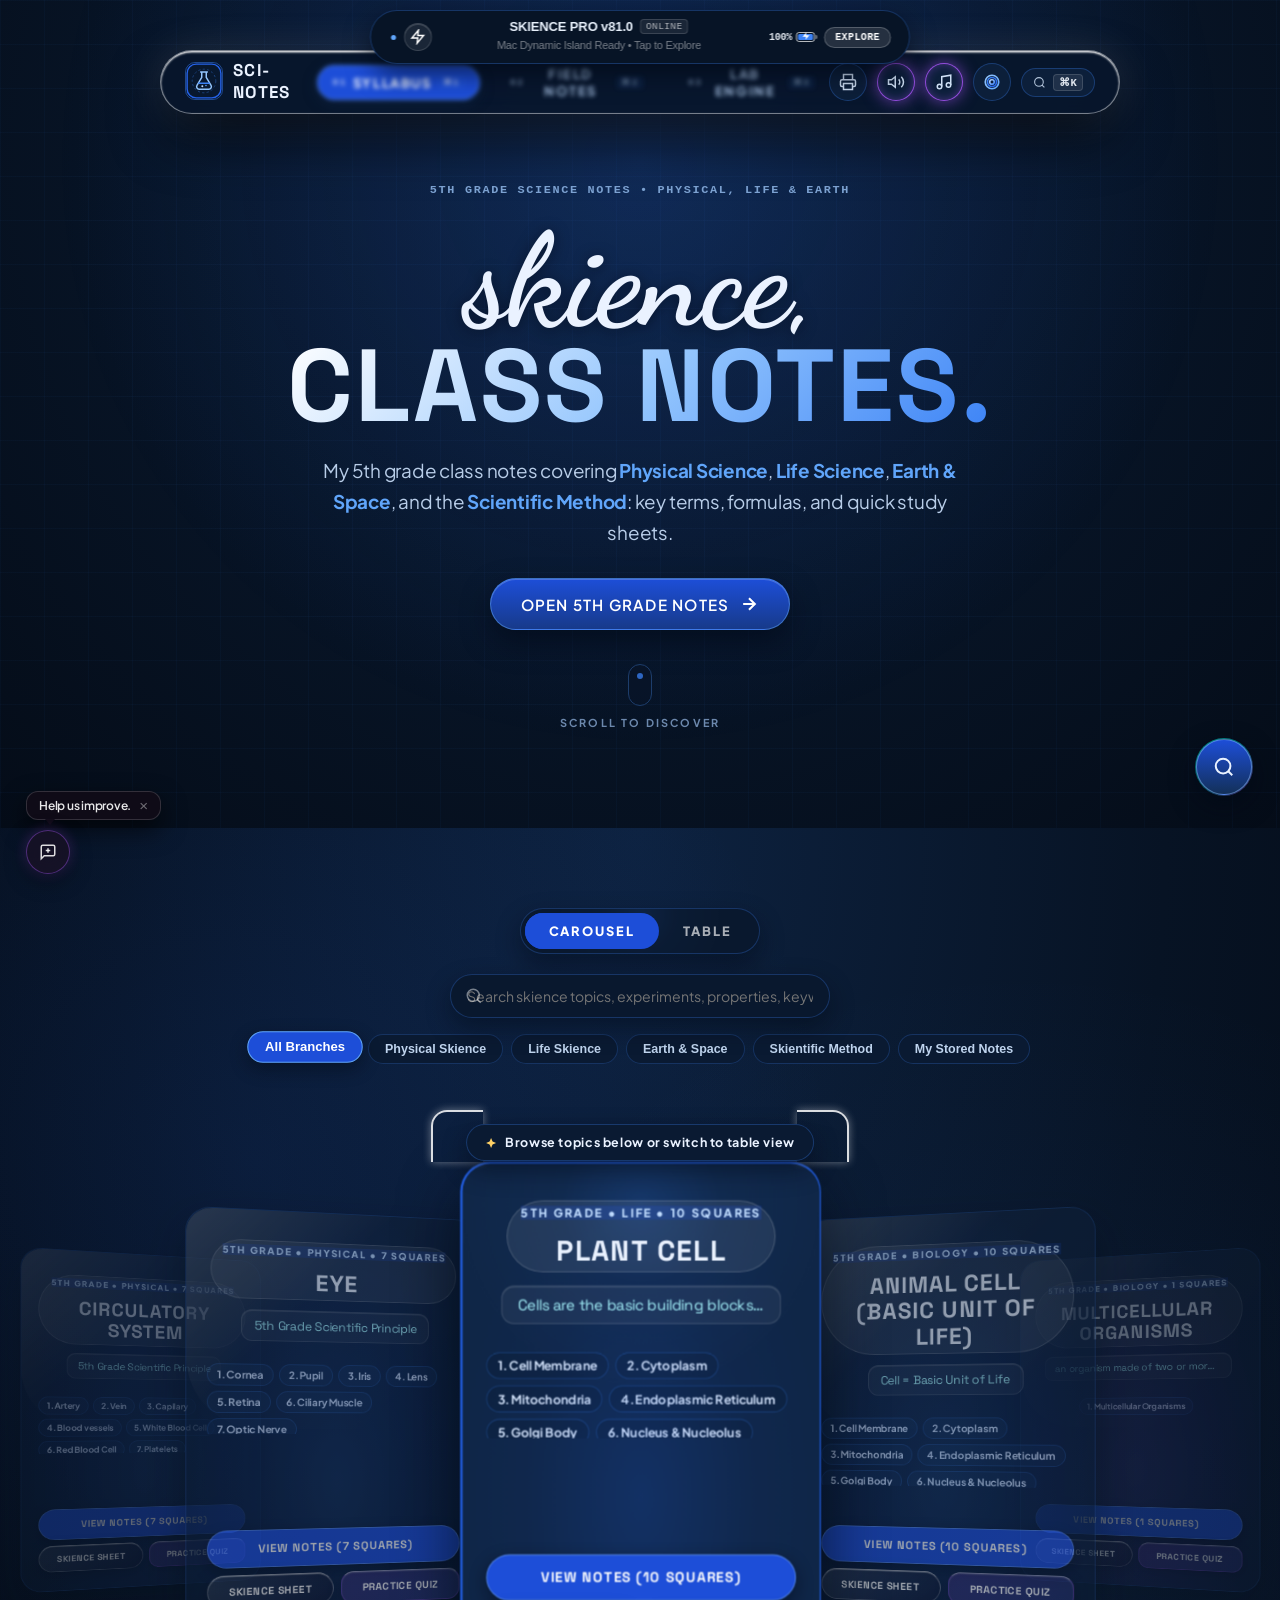
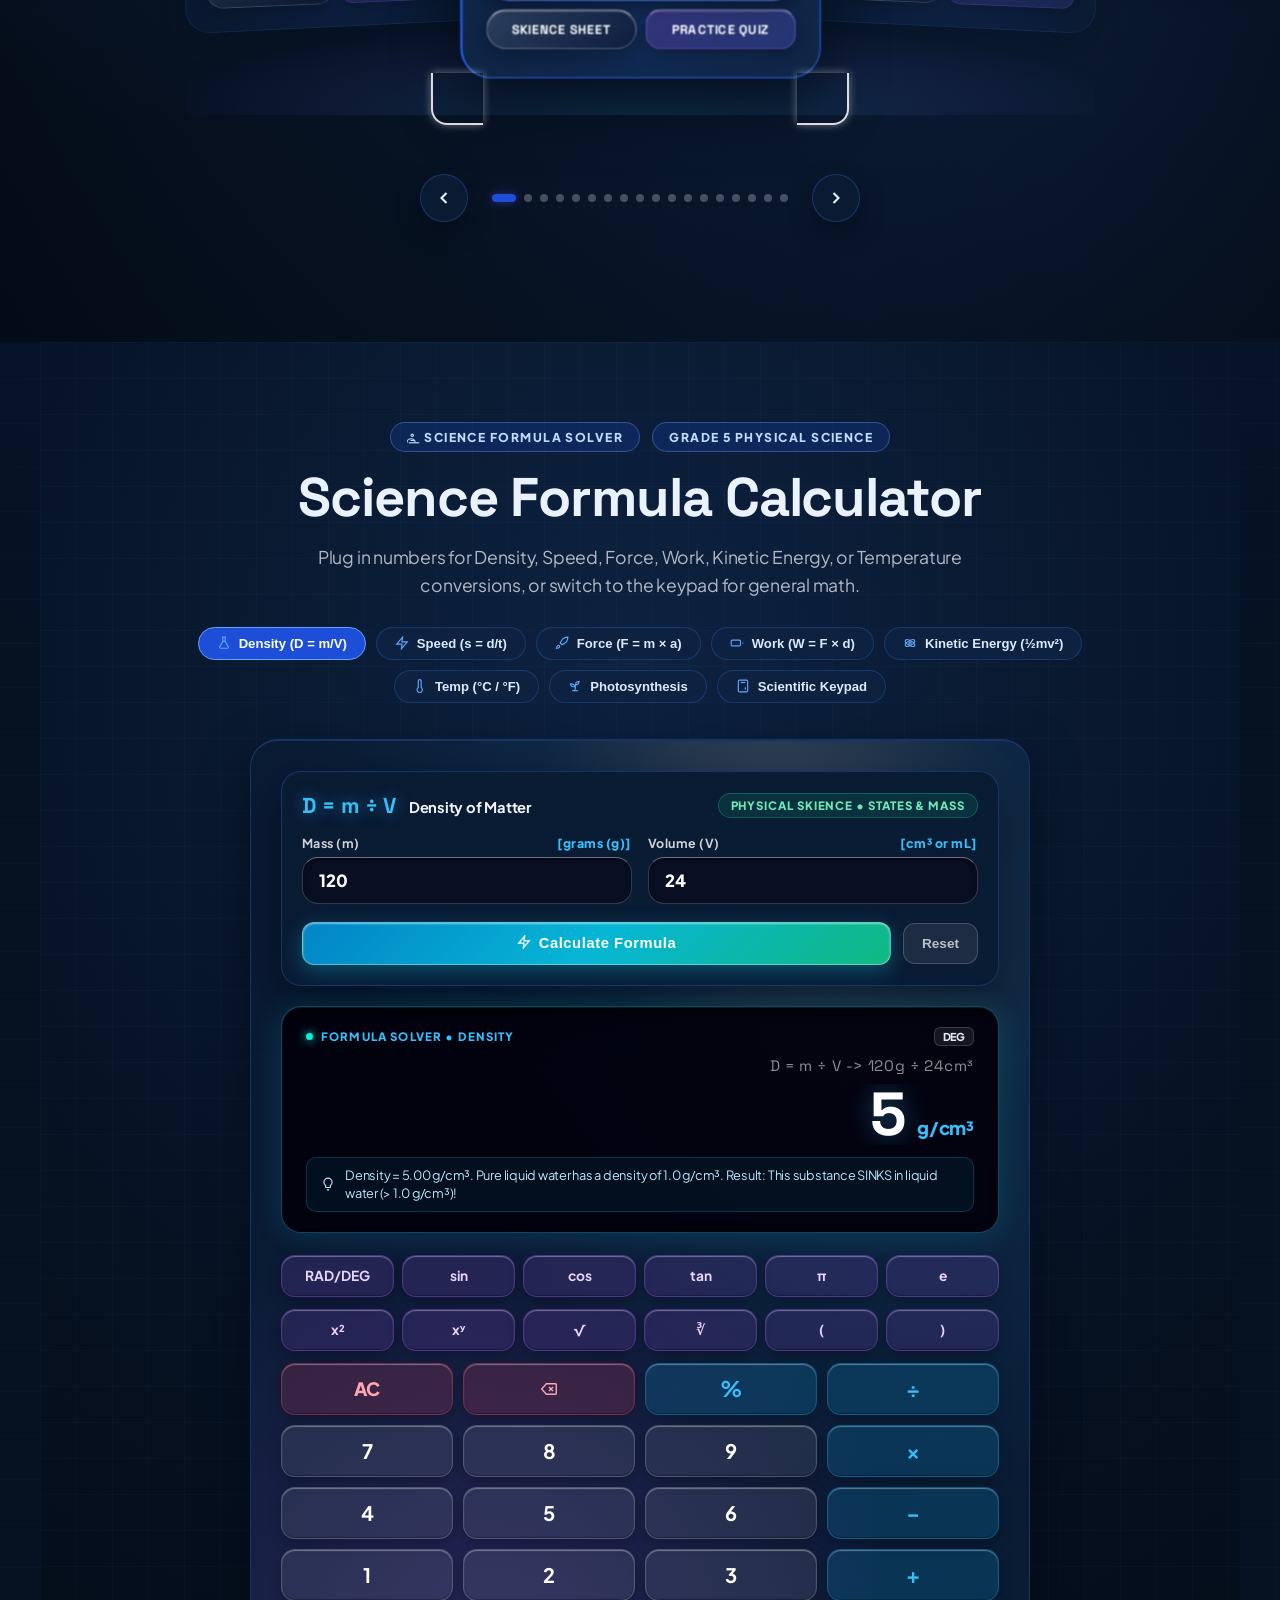
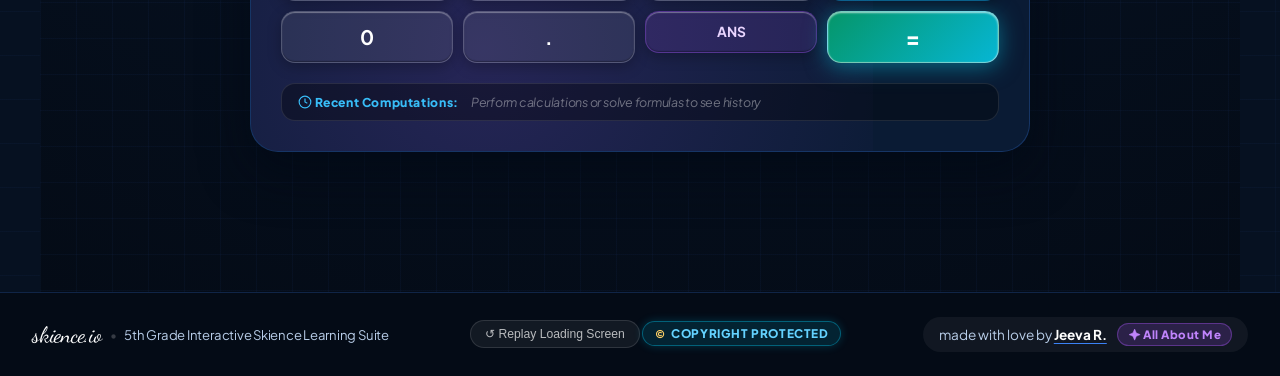
==== index.html @ f99c6841 "feat: replace C2PA logo with vector SVG, purge Base44/AI/Siri signatures, humanize copy, apply monoc" ====
<!DOCTYPE html>
<html lang="en">
<head>
  <meta http-equiv="Cache-Control" content="no-cache, no-store, must-revalidate">
  <meta http-equiv="Pragma" content="no-cache">
  <meta http-equiv="Expires" content="0">

  <meta charset="UTF-8">
  <meta name="viewport" content="width=device-width, initial-scale=1.0">
  <title>skience.io | 5th Grade Science Notes</title>
  <meta name="theme-color" content="#061121">

  <!-- Open Graph / Discord / LinkedIn / iMessage -->
  <meta property="og:type" content="website">
  <meta property="og:title" content="skience.io | 5th Grade Science Notes">
  <meta property="og:description" content="Jeeva's 5th grade science notes, formula solver, and study guides for Physical, Life, and Earth Science.">

  <!-- Twitter / X Card -->
  <meta name="twitter:card" content="summary_large_image">
  <meta name="twitter:title" content="skience.io | 5th Grade Science Notes">
  <meta name="twitter:description" content="Jeeva's 5th grade science notes, formula solver, and study guides for Physical, Life, and Earth Science.">

  <!-- Google Search Console Verification -->
  <meta name="google-site-verification" content="googlea9bf0ceaf0ec041a">

  <link rel="preconnect" href="https://fonts.googleapis.com">
  <link rel="preconnect" href="https://fonts.gstatic.com" crossorigin>
  <link href="https://fonts.googleapis.com/css2?family=Caveat:wght@600;700&family=Dancing+Script:wght@600;700&family=Instrument+Serif:ital@1&family=Plus+Jakarta+Sans:wght@400;500;600;700;800&family=Silkscreen:wght@400;700&family=Space+Grotesk:wght@500;700;900&display=swap" rel="stylesheet">
  <link rel="stylesheet" href="styles.css?v=137.0">
  <link rel="stylesheet" href="ios27.css?v=69.0">
  <link rel="icon" type="image/svg+xml" href="logo.svg">
  <link rel="manifest" href="manifest.json">
  <script>
    // Force unregister service workers & clear stale caches so all devices always load the live version
    if ('serviceWorker' in navigator) {
      navigator.serviceWorker.getRegistrations().then(regs => {
        for (let reg of regs) {
          reg.unregister();
        }
      });
      if ('caches' in window) {
        caches.keys().then(keys => {
          keys.forEach(k => caches.delete(k));
        });
      }
    }
  </script>
  <!-- Firebase Official JavaScript Client (Realtime Cloud Firestore Sync) -->
  <script src="https://www.gstatic.com/firebasejs/10.12.0/firebase-app-compat.js"></script>
  <script src="https://www.gstatic.com/firebasejs/10.12.0/firebase-firestore-compat.js"></script>
</head>
<body>
  <!-- Fluid Magnetic Cursor Elements -->
  <div id="fluid-cursor-dot" class="fluid-cursor-dot" aria-hidden="true"></div>
  <div id="fluid-cursor-ring" class="fluid-cursor-ring" aria-hidden="true"></div>

  <div id="mouse-spotlight"></div>

  <!-- Background Music Player (Default: Am I Wrong) -->
  <audio id="bg-music-player" loop preload="auto" src="background-music.mp3"></audio>

  <!-- Floating Study Music Toast / Indicator -->
  <div id="music-floating-toast" class="music-floating-toast hidden" title="Click to toggle background music">
    <div class="toast-equalizer-bars">
      <span></span><span></span><span></span><span></span>
    </div>
    <div class="toast-content">
      <span class="toast-label">BACKGROUND STUDY MUSIC</span>
      <span class="toast-title" id="toast-music-title">Am I Wrong</span>
    </div>
    <button type="button" class="toast-toggle-btn" id="toast-music-toggle-btn" title="Toggle Music Play/Pause">
      <span id="toast-icon"><svg viewBox="0 0 24 24" width="14" height="14" fill="currentColor"><rect x="6" y="4" width="4" height="16" rx="1"/><rect x="14" y="4" width="4" height="16" rx="1"/></svg></span>
    </button>
  </div>
  <!-- ================= INTRO OVERLAY (DISABLED BY DEFAULT) ================= -->
  <div id="loader-screen" class="loader-overlay skience-intro-overlay" style="display: none !important;">
    <canvas id="loader-warp-canvas" class="loader-warp-canvas"></canvas>
    <div class="skience-intro-stage" id="skience-intro-stage">
      <div class="solo-letter-stage" id="solo-letter-stage">
        <div class="solo-zoom-letter" id="solo-zoom-letter">s</div>
        <div class="solo-science-badge" id="solo-science-badge">
          <span class="science-badge-text" id="solo-badge-text">GRADE 5 SCIENCE</span>
        </div>
      </div>
      <div class="skience-post-resolve hidden" id="skience-post-resolve">
        <h1 class="post-resolve-word" id="post-resolve-word">skience</h1>
      </div>
    </div>
    <button class="loader-skip-btn" id="loader-skip-btn" title="Skip to notebook"><span>Skip</span></button>
  </div>

  <!-- ================= FLUID COLORFUL AMBIENT BACKGROUND ================= -->
  <div class="ambient-fluid-canvas-wrap">
    <div class="fluid-blob blob-1"></div>
    <div class="fluid-blob blob-2"></div>
    <div class="fluid-blob blob-3"></div>
    <div class="fluid-blob blob-4"></div>
    <div class="ambient-noise-layer"></div>
  </div>

  <div id="app" class="main-wrapper">
    <!-- ================= APPLE PRO DYNAMIC ISLAND (MAC NOTCH & CAPSULE) ================= -->
    <div class="dynamic-island-pod island-idle" id="dynamic-island-pod" role="region" aria-label="Apple Dynamic Island (Click to expand Mac controls)">
      <!-- Main Capsule Pill (Always visible when idle, compact, or notification) -->
      <div class="island-capsule" id="island-capsule">
        <div class="island-left-wing">
          <div class="island-camera-lens" id="island-camera-lens" title="Sensor"></div>
          <span class="island-privacy-dot dot-audio hidden" id="island-privacy-audio" title="Audio Stream Active"></span>
          <span class="island-privacy-dot dot-mic hidden" id="island-privacy-mic" title="Voice / TTS Synthesis Active"></span>
          <img class="island-cover-art-mini hidden" id="island-cover-art-mini" alt="Album Art">
          <span class="island-icon hidden" id="island-icon"><svg viewBox="0 0 24 24" width="12" height="12" fill="none" stroke="currentColor" stroke-width="2.2"><polygon points="13 2 3 14 12 14 11 22 21 10 12 10 13 2"/></svg></span>
          <div class="island-equalizer hidden" id="island-equalizer" aria-hidden="true">
            <span class="eq-bar bar-1"></span>
            <span class="eq-bar bar-2"></span>
            <span class="eq-bar bar-3"></span>
            <span class="eq-bar bar-4"></span>
          </div>
        </div>

        <div class="island-center-content">
          <div class="island-title-row">
            <span class="island-title" id="island-title">skience</span>
            <span class="island-badge hidden" id="island-badge">PRO</span>
          </div>
          <div class="island-sub-row">
            <span class="island-subtitle hidden" id="island-subtitle">Tap for Mac Deck</span>
          </div>
        </div>

        <div class="island-right-wing">
          <div class="island-battery-wrap" id="island-battery-wrap" title="Device Battery Level">
            <span class="island-battery-pct" id="island-battery-pct">--%</span>
            <div class="island-battery-shell">
              <div class="island-battery-fill" id="island-battery-fill" style="width: 80%;"></div>
              <span class="island-battery-bolt hidden" id="island-battery-bolt"><svg viewBox="0 0 24 24" width="9" height="9" fill="currentColor"><polygon points="13 2 3 14 12 14 11 22 21 10 12 10 13 2"/></svg></span>
            </div>
          </div>
          <div class="island-status-dot" id="island-status-dot" title="System Online"></div>
          <button type="button" class="island-action-pill hidden" id="island-action-pill" title="Dynamic Island Action">
            <span id="island-action-text">OPEN</span>
          </button>
        </div>
      </div>

      <!-- Mac Dynamic Island Expanded Deck (Full Mac Music Controller & Live Study Activity Deck) -->
      <div class="island-mac-deck hidden" id="island-mac-deck">
        <!-- System Telemetry Bar (Battery & Audio Output) -->
        <div class="mac-system-bar" id="mac-system-bar">
          <div class="mac-sys-badge" id="mac-sys-battery">
            <span class="sys-battery-icon" id="mac-sys-batt-icon"><svg viewBox="0 0 24 24" width="14" height="14" fill="none" stroke="currentColor" stroke-width="2"><rect x="2" y="7" width="16" height="10" rx="2"/><line x1="22" y1="11" x2="22" y2="13"/></svg></span>
            <span class="sys-battery-text" id="mac-sys-batt-text">Battery: 95%</span>
          </div>
          <div class="mac-sys-badge" id="mac-sys-audio-device" title="Audio Output Device">
            <span class="sys-audio-icon"><svg viewBox="0 0 24 24" width="14" height="14" fill="none" stroke="currentColor" stroke-width="2"><path d="M3 18v-6a9 9 0 0 1 18 0v6"/><path d="M21 19a2 2 0 0 1-2 2h-1a2 2 0 0 1-2-2v-3a2 2 0 0 1 2-2h3zM3 19a2 2 0 0 0 2 2h1a2 2 0 0 0 2-2v-3a2 2 0 0 0-2-2H3z"/></svg></span>
            <span class="sys-audio-text">Mac Audio • Spatial</span>
          </div>
        </div>

        <!-- Deck Mode Switcher Tabs (Music vs Live Study Timer) -->
        <div class="mac-deck-tabs">
          <button type="button" class="mac-deck-tab active" id="mac-tab-music"><svg class="ui-icon" viewBox="0 0 24 24" width="13" height="13" fill="none" stroke="currentColor" stroke-width="2"><path d="M9 18V5l12-2v13"/><circle cx="6" cy="18" r="3"/><circle cx="18" cy="16" r="3"/></svg> Music Deck</button>
          <button type="button" class="mac-deck-tab" id="mac-tab-timer"><svg class="ui-icon" viewBox="0 0 24 24" width="13" height="13" fill="none" stroke="currentColor" stroke-width="2"><circle cx="12" cy="12" r="10"/><polyline points="12 6 12 12 16 14"/></svg> Study Timer</button>
        </div>

        <!-- VIEW A: MUSIC PLAYER -->
        <div id="mac-view-music" class="mac-deck-view">
          <div class="mac-deck-top">
            <div class="mac-deck-left">
              <div class="mac-deck-art" id="mac-deck-art" title="Music Stream">
                <span class="mac-art-icon" id="mac-art-icon"><svg viewBox="0 0 24 24" width="22" height="22" fill="none" stroke="currentColor" stroke-width="2"><path d="M9 18V5l12-2v13"/><circle cx="6" cy="18" r="3"/><circle cx="18" cy="16" r="3"/></svg></span>
                <img class="mac-deck-cover-img hidden" id="mac-deck-cover-img" alt="Cover Art">
              </div>
              <div class="mac-deck-info">
                <span class="mac-deck-title" id="mac-deck-title">Am I Wrong</span>
                <span class="mac-deck-sub" id="mac-deck-sub">Background Audio • Playing</span>
              </div>
            </div>
            <div class="mac-deck-right">
              <div class="mac-deck-live-eq" id="mac-deck-live-eq" aria-hidden="true">
                <span class="mac-eq-bar bar-1"></span>
                <span class="mac-eq-bar bar-2"></span>
                <span class="mac-eq-bar bar-3"></span>
                <span class="mac-eq-bar bar-4"></span>
              </div>
              <!-- Dynamic Island closes automatically on hover drag-away -->
            </div>
          </div>

          <!-- Scrubber and Realtime Timestamps -->
          <div class="mac-deck-scrubber-row">
            <span class="mac-deck-time" id="mac-deck-cur-time">0:00</span>
            <div class="mac-scrubber-track-wrap">
              <input type="range" class="mac-deck-slider" id="mac-deck-slider" min="0" max="100" value="0" step="0.1" aria-label="Seek track position">
              <div class="mac-slider-fill" id="mac-slider-fill" style="width: 0%;"></div>
            </div>
            <span class="mac-deck-time" id="mac-deck-tot-time">3:45</span>
          </div>

          <!-- Mac Media Playback Controls -->
          <div class="mac-deck-ctrl-row">
            <button type="button" class="mac-ctrl-btn" id="mac-btn-prev" title="Previous / Restart Track">
              <svg viewBox="0 0 24 24" width="13" height="13" fill="currentColor"><path d="M6 6h2v12H6zm3.5 6l8.5 6V6z"/></svg>
            </button>
            <button type="button" class="mac-ctrl-btn mac-ctrl-play" id="mac-btn-playpause" title="Play / Pause">
              <span id="mac-playpause-glyph"><svg viewBox="0 0 24 24" width="14" height="14" fill="currentColor"><rect x="6" y="4" width="4" height="16" rx="1"/><rect x="14" y="4" width="4" height="16" rx="1"/></svg></span>
            </button>
            <button type="button" class="mac-ctrl-btn" id="mac-btn-next" title="Next Track">
              <svg viewBox="0 0 24 24" width="13" height="13" fill="currentColor"><path d="M6 18l8.5-6L6 6v12zM16 6v12h2V6h-2z"/></svg>
            </button>
            <button type="button" class="mac-ctrl-btn" id="mac-btn-mute" title="Toggle Sound / Mute">
              <span id="mac-mute-glyph"><svg viewBox="0 0 24 24" width="14" height="14" fill="none" stroke="currentColor" stroke-width="2"><polygon points="11 5 6 9 2 9 2 15 6 15 11 19 11 5"/><path d="M19.07 4.93a10 10 0 0 1 0 14.14M15.54 8.46a5 5 0 0 1 0 7.07"/></svg></span>
            </button>
          </div>
        </div>

        <!-- VIEW B: LIVE STUDY TIMER -->
        <div id="mac-view-timer" class="mac-deck-view hidden">
          <div class="mac-timer-display-box">
            <div class="mac-timer-badge-row">
              <span class="mac-timer-badge" id="mac-timer-badge">POMODORO FOCUS</span>
              <!-- Timer closes automatically on hover drag-away -->
            </div>
            <div class="mac-timer-digits" id="mac-timer-digits">25:00</div>
            <div class="mac-timer-sub" id="mac-timer-sub">Study Sprint • Tap presets or start</div>
          </div>
          <div class="mac-timer-presets">
            <button type="button" class="mac-timer-preset active" data-time="1500">25m Focus</button>
            <button type="button" class="mac-timer-preset" data-time="900">15m Review</button>
            <button type="button" class="mac-timer-preset" data-time="2700">45m Deep</button>
            <button type="button" class="mac-timer-preset" data-time="300">5m Break</button>
          </div>
          <div class="mac-timer-ctrls">
            <button type="button" class="mac-ctrl-btn" id="mac-timer-dec" title="-1 Minute">-1m</button>
            <button type="button" class="mac-ctrl-btn mac-ctrl-play" id="mac-timer-toggle" title="Start/Pause Timer">
              <span id="mac-timer-glyph"><svg viewBox="0 0 24 24" width="14" height="14" fill="currentColor"><polygon points="5 3 19 12 5 21 5 3"/></svg></span>
            </button>
            <button type="button" class="mac-ctrl-btn" id="mac-timer-inc" title="+1 Minute">+1m</button>
            <button type="button" class="mac-ctrl-btn" id="mac-timer-reset" title="Reset Timer"><svg viewBox="0 0 24 24" width="13" height="13" fill="none" stroke="currentColor" stroke-width="2"><polyline points="1 4 1 10 7 10"/><path d="M3.51 15a9 9 0 1 0 2.13-9.36L1 10"/></svg></button>
          </div>
        </div>

        <!-- Fast-Travel Quick Places Deck -->
        <div class="mac-fast-travel">
          <div class="mac-travel-header">
            <span class="mac-travel-label">QUICK JUMP</span>
            <span class="mac-travel-sublabel">Direct access to syllabus modules</span>
          </div>
          <div class="mac-travel-grid">
            <button type="button" class="mac-travel-pill" data-place="notes" title="Jump to Notes">
              <span class="travel-icon"><svg viewBox="0 0 24 24" width="14" height="14" fill="none" stroke="currentColor" stroke-width="2"><path d="M4 19.5A2.5 2.5 0 0 1 6.5 17H20"/><path d="M6.5 2H20v20H6.5A2.5 2.5 0 0 1 4 19.5v-15A2.5 2.5 0 0 1 6.5 2z"/></svg></span>
              <span class="travel-name">Notes</span>
            </button>
            <button type="button" class="mac-travel-pill" data-place="timer" title="Toggle Live Study Timer">
              <span class="travel-icon"><svg viewBox="0 0 24 24" width="14" height="14" fill="none" stroke="currentColor" stroke-width="2"><circle cx="12" cy="12" r="10"/><polyline points="12 6 12 12 16 14"/></svg></span>
              <span class="travel-name">Timer</span>
            </button>
            <button type="button" class="mac-travel-pill" data-place="calc" title="Open Calculator">
              <span class="travel-icon"><svg viewBox="0 0 24 24" width="14" height="14" fill="none" stroke="currentColor" stroke-width="2"><rect x="4" y="2" width="16" height="20" rx="2"/><line x1="8" y1="6" x2="16" y2="6"/><line x1="16" y1="14" x2="16" y2="18"/><path d="M16 10h.01M12 10h.01M8 10h.01M12 14h.01M8 14h.01M12 18h.01M8 18h.01"/></svg></span>
              <span class="travel-name">Calc</span>
            </button>
            <button type="button" class="mac-travel-pill" data-place="aboutme" title="Open Jeeva's About Me">
              <span class="travel-icon"><svg viewBox="0 0 24 24" width="14" height="14" fill="none" stroke="currentColor" stroke-width="2"><path d="M20 21v-2a4 4 0 0 0-4-4H8a4 4 0 0 0-4 4v2"/><circle cx="12" cy="7" r="4"/></svg></span>
              <span class="travel-name">About Me</span>
            </button>
            <button type="button" class="mac-travel-pill" data-place="studio" title="Open Music Terminal">
              <span class="travel-icon"><svg viewBox="0 0 24 24" width="14" height="14" fill="none" stroke="currentColor" stroke-width="2"><path d="M3 18v-6a9 9 0 0 1 18 0v6"/><path d="M21 19a2 2 0 0 1-2 2h-1a2 2 0 0 1-2-2v-3a2 2 0 0 1 2-2h3zM3 19a2 2 0 0 0 2 2h1a2 2 0 0 0 2-2v-3a2 2 0 0 0-2-2H3z"/></svg></span>
              <span class="travel-name">Studio</span>
            </button>
            <button type="button" class="mac-travel-pill" data-place="top" title="Scroll to Top">
              <span class="travel-icon"><svg viewBox="0 0 24 24" width="14" height="14" fill="none" stroke="currentColor" stroke-width="2"><line x1="12" y1="19" x2="12" y2="5"/><polyline points="5 12 12 5 19 12"/></svg></span>
              <span class="travel-name">Top</span>
            </button>
          </div>
        </div>
      </div>
    </div>

    <!-- ================= TOP FLOATING NAVIGATION ================= -->
    <header class="top-nav-container">
      <nav class="glass-pill-nav" id="glass-pill-nav" style="max-width: 960px;">
        <div class="nav-left">
          <a href="#hero" class="nav-brand-link" id="nav-brand-logo" aria-label="SCI-NOTES">
            <img src="logo.svg" alt="SCI-NOTES" class="nav-brand-logo-img">
            <span class="nav-brand-title">SCI-NOTES</span>
          </a>
        </div>
        
        <div class="nav-center">
          <button class="nav-link active" id="nav-btn-home" data-scroll="hero">
            <span class="nav-idx">01</span>
            <span class="nav-label">SYLLABUS</span>
            <span class="nav-kbd">⌘1</span>
          </button>
          <button class="nav-link" id="nav-btn-notes" data-scroll="notes-section">
            <span class="nav-idx">02</span>
            <span class="nav-label">FIELD NOTES</span>
            <span class="nav-kbd">⌘2</span>
          </button>
          <button class="nav-link" id="nav-btn-calc" data-scroll="calculator-section">
            <span class="nav-idx">03</span>
            <span class="nav-label">LAB ENGINE</span>
            <span class="nav-kbd">⌘3</span>
          </button>
        </div>

        <div class="nav-right" style="gap: 10px;">
          <button class="nav-icon-btn" id="btn-cheat-sheet" title="Print All Science Notes (Ultimate Review Sheet)">
            <svg class="icon-svg" viewBox="0 0 24 24" fill="none" stroke="currentColor" stroke-width="2">
              <polyline points="6 9 6 2 18 2 18 9"></polyline>
              <path d="M6 18H4a2 2 0 0 1-2-2v-5a2 2 0 0 1 2-2h16a2 2 0 0 1 2 2v5a2 2 0 0 1-2 2h-2"></path>
              <rect x="6" y="14" width="12" height="8"></rect>
            </svg>
          </button>

          <button class="nav-icon-btn" id="btn-sound-toggle" title="Turn Sound &amp; Background Music On/Off (Next to Printer)">
            <svg class="icon-svg" id="sound-icon-on" viewBox="0 0 24 24" fill="none" stroke="currentColor" stroke-width="2">
              <polygon points="11 5 6 9 2 9 2 15 6 15 11 19 11 5"></polygon>
              <path d="M19.07 4.93a10 10 0 0 1 0 14.14M15.54 8.46a5 5 0 0 1 0 7.07"></path>
            </svg>
            <svg class="icon-svg hidden" id="sound-icon-off" viewBox="0 0 24 24" fill="none" stroke="currentColor" stroke-width="2">
              <polygon points="11 5 6 9 2 9 2 15 6 15 11 19 11 5"></polygon>
              <line x1="23" y1="9" x2="17" y2="15"></line>
              <line x1="17" y1="9" x2="23" y2="15"></line>
            </svg>
          </button>
          
          <button class="nav-icon-btn" id="btn-music-toggle" title="Background Study Music (Am I Wrong)">
            <svg class="icon-svg" viewBox="0 0 24 24" fill="none" stroke="currentColor" stroke-width="2">
              <path d="M9 18V5l12-2v13"></path>
              <circle cx="6" cy="18" r="3"></circle>
              <circle cx="18" cy="16" r="3"></circle>
            </svg>
          </button>

          

          <button class="nav-icon-btn nav-rings-btn" id="btn-apple-activity-rings" title="Apple Activity Rings & Concept Widget">
            <svg class="icon-svg" viewBox="0 0 24 24" fill="none" stroke="currentColor" stroke-width="2">
              <circle cx="12" cy="12" r="9" stroke="url(#ring-grad-red)" stroke-width="2.2" stroke-linecap="round"></circle>
              <circle cx="12" cy="12" r="6" stroke="url(#ring-grad-cyan)" stroke-width="2.2" stroke-linecap="round"></circle>
              <circle cx="12" cy="12" r="3" stroke="url(#ring-grad-gold)" stroke-width="2.2" stroke-linecap="round"></circle>
              <defs>
                <linearGradient id="ring-grad-red" x1="0" y1="0" x2="1" y2="1">
                  <stop offset="0%" stop-color="#93c5fd"></stop>
                  <stop offset="100%" stop-color="#60a5fa"></stop>
                </linearGradient>
                <linearGradient id="ring-grad-cyan" x1="0" y1="0" x2="1" y2="1">
                  <stop offset="0%" stop-color="#3b82f6"></stop>
                  <stop offset="100%" stop-color="#2563eb"></stop>
                </linearGradient>
                <linearGradient id="ring-grad-gold" x1="0" y1="0" x2="1" y2="1">
                  <stop offset="0%" stop-color="#bfdbfe"></stop>
                  <stop offset="100%" stop-color="#3b82f6"></stop>
                </linearGradient>
              </defs>
            </svg>
          </button>

          <button class="nav-command-hud-btn" id="btn-command-hud" title="Command HUD (⌘K / Ctrl+K)">
            <svg class="icon-svg hud-svg" viewBox="0 0 24 24" fill="none" stroke="currentColor" stroke-width="2">
              <circle cx="11" cy="11" r="8"></circle>
              <line x1="21" y1="21" x2="16.65" y2="16.65"></line>
            </svg>
            <span class="hud-kbd-pill">⌘K</span>
          </button>
        </div>
      </nav>
    </header>

    <!-- ================= HERO SECTION ================= -->
    <section id="hero" class="hero-section">
      <canvas id="hero-snow-stars-canvas" class="hero-snow-stars-canvas"></canvas>
      <div class="hero-content">
        <p class="hero-eyebrow">5TH GRADE SCIENCE NOTES &bull; PHYSICAL, LIFE &amp; EARTH</p>

        <h1 class="hero-headline">
          <span class="hero-script-word">skience,</span>
          <span class="hero-neon-word" id="hero-neon-word">CLASS NOTES.</span>
        </h1>
        
        <p class="hero-subtext">
          My 5th grade class notes covering <strong>Physical Science</strong>, <strong>Life Science</strong>, <strong>Earth &amp; Space</strong>, and the <strong>Scientific Method</strong>: key terms, formulas, and quick study sheets.
        </p>

        <div class="hero-action-row" style="flex-wrap: wrap; gap: 14px; justify-content: center;">
          <button class="hero-cta-btn" id="hero-explore-btn">
            <span>OPEN 5TH GRADE NOTES</span>
            <svg viewBox="0 0 24 24" fill="none" stroke="currentColor" stroke-width="2.5"><path d="M5 12h14M12 5l7 7-7 7"/></svg>
          </button>
        </div>
      </div>

      <div class="hero-scroll-cue" id="hero-scroll-cue">
        <div class="cue-pill">
          <div class="cue-dot"></div>
        </div>
        <span class="cue-text">SCROLL TO DISCOVER</span>
      </div>
    </section>

    <!-- ================= NOTES INTERFACE SECTION ================= -->
    <section id="notes-section" class="notes-section">
      <!-- VIEW TOGGLE: CAROUSEL VS TABLE -->
      <div class="view-toggle-bar">
        <div class="pill-toggle-container">
          <button class="pill-toggle-btn active" id="view-carousel-btn">CAROUSEL</button>
          <button class="pill-toggle-btn" id="view-table-btn">TABLE</button>
          <div class="pill-slider-indicator" id="toggle-slider"></div>
        </div>

        <!-- SEARCH & FILTER BAR -->
        <div class="filter-controls-row">
          <div class="search-input-wrap">
            <svg class="search-icon" viewBox="0 0 24 24" fill="none" stroke="currentColor" stroke-width="2">
              <circle cx="11" cy="11" r="8"></circle>
              <line x1="21" y1="21" x2="16.65" y2="16.65"></line>
            </svg>
            <input type="text" id="notes-search-input" placeholder="Search skience topics, experiments, properties, keywords..." />
            <button id="search-clear-btn" class="search-clear-btn hidden">&times;</button>
          </div>

          <div class="category-pills-list">
            <button class="cat-pill active" data-filter="all">All Branches</button>
            <button class="cat-pill" data-filter="physical">Physical Skience</button>
            <button class="cat-pill" data-filter="life">Life Skience</button>
            <button class="cat-pill" data-filter="earth">Earth & Space</button>
            <button class="cat-pill" data-filter="method">Skientific Method</button>
            <button class="cat-pill" data-filter="custom">My Stored Notes</button>
          </div>
        </div>
      </div>

      <!-- CAROUSEL VIEW CONTAINER -->
      <div id="carousel-view" class="carousel-view-active">
        <div class="carousel-bracket-frame" id="carousel-bracket-frame">
          <!-- TOP CORNERS -->
          <div class="corner-bracket corner-tl"></div>
          <div class="corner-bracket corner-tr"></div>
          
          <!-- TOP EXPERIENCE BADGE -->
          <div class="frame-experience-badge">
            <span class="badge-sparkle"><svg viewBox="0 0 24 24" width="12" height="12" fill="currentColor"><polygon points="12 2 15 9 22 12 15 15 12 22 9 15 2 12 9 9 12 2"/></svg></span>
            <span>Browse topics below or switch to table view</span>
          </div>

          <!-- 3D CAROUSEL STAGE -->
          <div class="carousel-stage-viewport">
            <div class="carousel-track" id="carousel-track">
              <!-- Dynamically populated cards or empty state -->
            </div>
          </div>

          <!-- BOTTOM CORNERS -->
          <div class="corner-bracket corner-bl"></div>
          <div class="corner-bracket corner-br"></div>
        </div>

        <!-- CAROUSEL CONTROLS -->
        <div class="carousel-navigation-row">
          <button class="carousel-arrow-btn prev-arrow" id="carousel-prev-btn" aria-label="Previous card">
            <svg viewBox="0 0 24 24" fill="none" stroke="currentColor" stroke-width="2.5"><polyline points="15 18 9 12 15 6"></polyline></svg>
          </button>
          
          <div class="carousel-dots-indicator" id="carousel-dots">
            <!-- Dynamic dots -->
          </div>

          <button class="carousel-arrow-btn next-arrow" id="carousel-next-btn" aria-label="Next card">
            <svg viewBox="0 0 24 24" fill="none" stroke="currentColor" stroke-width="2.5"><polyline points="9 18 15 12 9 6"></polyline></svg>
          </button>
        </div>
      </div>

      <!-- TABLE VIEW CONTAINER (TOGGLEABLE) -->
      <div id="table-view" class="table-view-container hidden">
        <div class="table-card-glass">
          <div class="table-header-info">
            <h3 class="table-title">Grade 5 Scientific Index & Notes Catalog</h3>
            <span class="table-count" id="table-count-badge">0 Topics</span>
          </div>
          
          <div class="table-responsive-wrapper">
            <table class="notes-data-table">
              <thead>
                <tr>
                  <th>Topic Title</th>
                  <th>Branch / Category</th>
                  <th>Core Principle / Law</th>
                  <th>Concept Squares</th>
                  <th>Type</th>
                  <th class="actions-header">Actions</th>
                </tr>
              </thead>
              <tbody id="table-body">
                <!-- Dynamically populated rows -->
              </tbody>
            </table>
          </div>
        </div>
      </div>
    </section>

    <!-- ================= LIQUID GLASS SCIENTIFIC FORMULA CALCULATOR ================= -->
    <section id="calculator-section" class="calculator-section">
      <div class="calculator-section-header">
        <div class="calc-badge-row">
          <span class="calc-badge-glow"><svg class="ui-icon" viewBox="0 0 24 24" width="13" height="13" fill="none" stroke="currentColor" stroke-width="2"><path d="M6 18h8"/><path d="M3 22h18"/><path d="M14 22a7 7 0 1 0-14 0"/><circle cx="9" cy="9" r="2"/></svg> SCIENCE FORMULA SOLVER</span>
          <span class="calc-grade-tag">GRADE 5 PHYSICAL SCIENCE</span>
        </div>
        <h2 class="calc-main-title">Science Formula Calculator</h2>
        <p class="calc-main-subtitle">
          Plug in numbers for Density, Speed, Force, Work, Kinetic Energy, or Temperature conversions, or switch to the keypad for general math.
        </p>

        <!-- Liquid Glass Formula Preset Selector -->
        <div class="calc-formula-pills-wrap" id="calc-formula-pills">
          <button type="button" class="calc-pill active" data-formula="density">
            <span class="pill-icon"><svg viewBox="0 0 24 24" width="14" height="14" fill="none" stroke="currentColor" stroke-width="2"><path d="M10 2v7.31L4.69 18.25A2 2 0 0 0 6.4 21h11.2a2 2 0 0 0 1.71-2.75L14 9.31V2"/><line x1="8.5" y1="2" x2="15.5" y2="2"/><line x1="14" y1="9.3" x2="10" y2="9.3"/></svg></span>
            <span class="pill-label">Density (D = m/V)</span>
          </button>
          <button type="button" class="calc-pill" data-formula="speed">
            <span class="pill-icon"><svg viewBox="0 0 24 24" width="14" height="14" fill="none" stroke="currentColor" stroke-width="2"><polygon points="13 2 3 14 12 14 11 22 21 10 12 10 13 2"/></svg></span>
            <span class="pill-label">Speed (s = d/t)</span>
          </button>
          <button type="button" class="calc-pill" data-formula="force">
            <span class="pill-icon"><svg viewBox="0 0 24 24" width="14" height="14" fill="none" stroke="currentColor" stroke-width="2"><path d="M4.5 16.5c-1.5 1.26-2 5-2 5s3.74-.5 5-2c.71-.84.7-2.13-.09-2.91a2.18 2.18 0 0 0-2.91-.09z"/><path d="m12 15-3-3a22 22 0 0 1 2-3.95A12.88 12.88 0 0 1 22 2c0 2.72-.78 7.5-6 11a22.35 22.35 0 0 1-4 2z"/></svg></span>
            <span class="pill-label">Force (F = m × a)</span>
          </button>
          <button type="button" class="calc-pill" data-formula="work">
            <span class="pill-icon"><svg viewBox="0 0 24 24" width="14" height="14" fill="none" stroke="currentColor" stroke-width="2"><rect x="2" y="7" width="16" height="10" rx="2"/><line x1="22" y1="11" x2="22" y2="13"/></svg></span>
            <span class="pill-label">Work (W = F × d)</span>
          </button>
          <button type="button" class="calc-pill" data-formula="ke">
            <span class="pill-icon"><svg viewBox="0 0 24 24" width="14" height="14" fill="none" stroke="currentColor" stroke-width="2"><circle cx="12" cy="12" r="2"/><ellipse cx="12" cy="12" rx="9" ry="4" transform="rotate(30 12 12)"/><ellipse cx="12" cy="12" rx="9" ry="4" transform="rotate(-30 12 12)"/></svg></span>
            <span class="pill-label">Kinetic Energy (½mv²)</span>
          </button>
          <button type="button" class="calc-pill" data-formula="temp">
            <span class="pill-icon"><svg viewBox="0 0 24 24" width="14" height="14" fill="none" stroke="currentColor" stroke-width="2"><path d="M14 14.76V3.5a2.5 2.5 0 0 0-5 0v11.26a4.5 4.5 0 1 0 5 0z"/></svg></span>
            <span class="pill-label">Temp (°C / °F)</span>
          </button>
          <button type="button" class="calc-pill" data-formula="photo">
            <span class="pill-icon"><svg viewBox="0 0 24 24" width="14" height="14" fill="none" stroke="currentColor" stroke-width="2"><path d="M7 20h10"/><path d="M10 20c5.5-2.5.8-6.4 3-10"/><path d="M9.5 9.4c1.1.8 1.8 2.2 2.3 3.7-2 .4-3.5.4-4.8-.3-1.2-.6-2.3-1.9-3-4.2 2.8-.5 4.4 0 5.5.8z"/><path d="M14.1 6a7 7 0 0 0-1.1 4c1.9-.1 3.3-.6 4.3-1.4 1-1 1.6-2.3 1.7-4.6-2.7.1-4 1-4.9 2z"/></svg></span>
            <span class="pill-label">Photosynthesis</span>
          </button>
          <button type="button" class="calc-pill" data-formula="freeform">
            <span class="pill-icon"><svg viewBox="0 0 24 24" width="14" height="14" fill="none" stroke="currentColor" stroke-width="2"><rect x="4" y="2" width="16" height="20" rx="2"/><line x1="8" y1="6" x2="16" y2="6"/><line x1="16" y1="14" x2="16" y2="18"/></svg></span>
            <span class="pill-label">Scientific Keypad</span>
          </button>
        </div>
      </div>

      <!-- The Liquid Glass Calculator Machine -->
      <div class="liquid-calc-container" id="liquid-calc-container">
        <!-- Liquid Glass Specular Sheen Overlays -->
        <div class="liquid-glass-specular-sheen"></div>
        <div class="liquid-glass-ambient-aura"></div>

        <!-- Upper Deck: Formula Parameters & Variable Solver -->
        <div class="calc-solver-panel" id="calc-solver-panel">
          <div class="solver-header-bar">
            <div class="solver-info-col">
              <span class="solver-formula-code" id="solver-formula-code">D = m ÷ V</span>
              <span class="solver-formula-name" id="solver-formula-name">Density of Matter</span>
            </div>
            <span class="solver-principle-badge" id="solver-principle-badge">Physical Skience • States & Mass</span>
          </div>

          <!-- Dynamic Variable Inputs -->
          <div class="solver-inputs-grid" id="solver-inputs-grid">
            <!-- Dynamically populated -->
          </div>

          <div class="solver-action-row">
            <button type="button" class="solver-exec-btn" id="btn-calc-solve-formula">
              <span class="exec-btn-icon"><svg viewBox="0 0 24 24" width="14" height="14" fill="none" stroke="currentColor" stroke-width="2.2"><polygon points="13 2 3 14 12 14 11 22 21 10 12 10 13 2"/></svg></span>
              <span>Calculate Formula</span>
            </button>
            <button type="button" class="solver-reset-btn" id="btn-calc-reset-formula" title="Reset variables">
              Reset
            </button>
          </div>
        </div>

        <!-- Middle Deck: Liquid Glass Holographic Screen -->
        <div class="calc-glass-screen" id="calc-glass-screen">
          <div class="screen-top-meta">
            <div class="screen-mode-pill">
              <span class="screen-mode-led"></span>
              <span id="calc-mode-text">FORMULA SOLVER • DENSITY</span>
            </div>
            <div class="screen-deg-rad" id="calc-deg-rad-indicator">DEG</div>
          </div>

          <div class="screen-expression-row" id="calc-expression-row">
            <span class="screen-calc-history" id="calc-history-text">Formula: D = m ÷ V</span>
          </div>

          <div class="screen-main-display">
            <span class="screen-result-value" id="calc-result-value">0</span>
            <span class="screen-unit-tag" id="calc-unit-tag">g/cm³</span>
          </div>

          <!-- Scientific Insight / Explanation strip -->
          <div class="screen-insight-bar" id="calc-insight-bar">
            <span class="insight-icon"><svg viewBox="0 0 24 24" width="14" height="14" fill="none" stroke="currentColor" stroke-width="2"><path d="M9 18h6M10 22h4M12 2a7 7 0 0 0-7 7c0 2.38 1.19 4.47 3 5.74V17a1 1 0 0 0 1 1h6a1 1 0 0 0 1-1v-2.26c1.81-1.27 3-3.36 3-5.74a7 7 0 0 0-7-7z"/></svg></span>
            <span class="insight-text" id="calc-insight-text">Enter Mass (g) and Volume (cm³) to compute density. Water density = 1.0 g/cm³.</span>
          </div>
        </div>

        <!-- Lower Deck: Liquid Glass Scientific Keypad -->
        <div class="calc-glass-keypad">
          <!-- Scientific Functions Row 1 -->
          <div class="keypad-scientific-row">
            <button type="button" class="lkey lkey-fn" data-op="deg_rad" title="Toggle Degrees/Radians">RAD/DEG</button>
            <button type="button" class="lkey lkey-fn" data-op="sin">sin</button>
            <button type="button" class="lkey lkey-fn" data-op="cos">cos</button>
            <button type="button" class="lkey lkey-fn" data-op="tan">tan</button>
            <button type="button" class="lkey lkey-const" data-val="PI">π</button>
            <button type="button" class="lkey lkey-const" data-val="E">e</button>
          </div>

          <!-- Scientific Functions Row 2 -->
          <div class="keypad-scientific-row">
            <button type="button" class="lkey lkey-fn" data-op="sq">x²</button>
            <button type="button" class="lkey lkey-fn" data-op="pow">xʸ</button>
            <button type="button" class="lkey lkey-fn" data-op="sqrt">√</button>
            <button type="button" class="lkey lkey-fn" data-op="cbrt">∛</button>
            <button type="button" class="lkey lkey-fn" data-val="(">(</button>
            <button type="button" class="lkey lkey-fn" data-val=")">)</button>
          </div>

          <!-- Standard 4x5 Keypad Grid -->
          <div class="keypad-main-grid">
            <button type="button" class="lkey lkey-clear" data-action="all_clear">AC</button>
            <button type="button" class="lkey lkey-action" data-action="backspace" aria-label="Backspace"><svg viewBox="0 0 24 24" width="16" height="16" fill="none" stroke="currentColor" stroke-width="2.2"><path d="M21 4H8l-7 8 7 8h13a2 2 0 0 0 2-2V6a2 2 0 0 0-2-2z"/><line x1="18" y1="9" x2="12" y2="15"/><line x1="12" y1="9" x2="18" y2="15"/></svg></button>
            <button type="button" class="lkey lkey-op" data-val="%">%</button>
            <button type="button" class="lkey lkey-op lkey-op-div" data-val="÷">÷</button>

            <button type="button" class="lkey lkey-num" data-val="7">7</button>
            <button type="button" class="lkey lkey-num" data-val="8">8</button>
            <button type="button" class="lkey lkey-num" data-val="9">9</button>
            <button type="button" class="lkey lkey-op lkey-op-mul" data-val="×">×</button>

            <button type="button" class="lkey lkey-num" data-val="4">4</button>
            <button type="button" class="lkey lkey-num" data-val="5">5</button>
            <button type="button" class="lkey lkey-num" data-val="6">6</button>
            <button type="button" class="lkey lkey-op lkey-op-sub" data-val="-">−</button>

            <button type="button" class="lkey lkey-num" data-val="1">1</button>
            <button type="button" class="lkey lkey-num" data-val="2">2</button>
            <button type="button" class="lkey lkey-num" data-val="3">3</button>
            <button type="button" class="lkey lkey-op lkey-op-add" data-val="+">+</button>

            <button type="button" class="lkey lkey-num lkey-zero" data-val="0">0</button>
            <button type="button" class="lkey lkey-num" data-val=".">.</button>
            <button type="button" class="lkey lkey-fn" data-action="ans">ANS</button>
            <button type="button" class="lkey lkey-equals" data-action="equals">=</button>
          </div>
        </div>

        <!-- History ticker strip -->
        <div class="calc-history-strip" id="calc-history-strip">
          <div class="history-label"><svg class="ui-icon" viewBox="0 0 24 24" width="13" height="13" fill="none" stroke="currentColor" stroke-width="2"><circle cx="12" cy="12" r="10"/><polyline points="12 6 12 12 16 14"/></svg> Recent Computations:</div>
          <div class="history-tags-scroll" id="calc-history-tags">
            <span class="history-pill-placeholder">Perform calculations or solve formulas to see history</span>
          </div>
        </div>
      </div>
    </section>

    <!-- ================= FLOATING HELP & AUTHOR FOOTER ================= -->
    <div class="floating-feedback-anchor">
      <div class="feedback-tooltip-pill" id="feedback-tooltip">
        <span>Help us improve.</span>
        <button class="tooltip-close-btn" id="close-tooltip-btn">&times;</button>
      </div>
      <button class="feedback-bubble-btn" id="feedback-bubble-btn" title="Send Feedback or Ask a Skience Question">
        <svg viewBox="0 0 24 24" fill="none" stroke="currentColor" stroke-width="2">
          <path d="M21 15a2 2 0 0 1-2 2H7l-4 4V5a2 2 0 0 1 2-2h14a2 2 0 0 1 2 2z"></path>
          <line x1="9" y1="10" x2="15" y2="10"></line>
          <line x1="12" y1="7" x2="12" y2="13"></line>
        </svg>
      </button>
    </div>


    <!-- FOOTER WITH MADE WITH LOVE FROM JEEVA R & COPYRIGHT PROTECTED -->
    <footer class="app-footer">
      <div class="footer-left-content">
        <span class="footer-domain">skience.io</span>
        <span class="footer-divider">•</span>
        <span>5th Grade Interactive Skience Learning Suite</span>
      </div>

      <div class="footer-center-controls">
        <button class="replay-loader-btn" id="replay-loader-btn" title="Replay intro animation">
          <span>↺ Replay Loading Screen</span>
        </button>
        <span class="footer-copyright-badge" title="All educational material and unit notes are copyright protected">
          <span class="copyright-icon">©</span> Copyright Protected
        </span>
      </div>

      <button type="button" class="footer-author" id="author-credit-trigger" title="All About Jeeva Raghavan" style="text-decoration: none; color: inherit; cursor: pointer; border: none; font-family: inherit;">
        <span>made with love by <strong class="author-name-highlight">Jeeva R.</strong></span>
        <span class="author-projects-badge"><svg class="ui-icon" viewBox="0 0 24 24" width="12" height="12" fill="currentColor"><polygon points="12 2 15 9 22 12 15 15 12 22 9 15 2 12 9 9 12 2"/></svg> All About Me</span>
      </button>
    </footer>
  </div>

  <!-- ================= MODAL: JEEVA RAGHAVAN "ALL ABOUT ME" PORTFOLIO (me.skience.io) ================= -->
  <div id="projects-modal" class="modal-backdrop hidden">
    <div class="modal-window about-me-window me-skience-container">
      <!-- ================= "ALL ABOUT ME" BOOT SCREEN ================= -->
      <div id="me-boot-loader" class="me-boot-loader hidden" title="Click or Press Space to Skip Boot Screen">
        <div class="me-boot-crt-scanlines"></div>
        <div class="me-boot-vignette"></div>
        
        <div class="me-boot-terminal">
          <!-- Top Bar -->
          <div class="me-boot-header">
            <div class="me-boot-header-left">
              <span class="me-boot-dot red"></span>
              <span class="me-boot-dot yellow"></span>
              <span class="me-boot-dot green"></span>
              <span class="me-boot-title">JEEVA_OS // KERNEL BOOT SEQUENCE v2.6</span>
            </div>
            <div class="me-boot-skip-hint">PRESS [SPACE] OR CLICK TO SKIP</div>
          </div>

          <!-- Diagnostic Stream & Centerpiece -->
          <div class="me-boot-content">
            <div class="me-boot-logs" id="me-boot-logs"></div>

            <div class="me-boot-badge-card" id="me-boot-badge-card">
              <div class="me-boot-chip-icon"><svg viewBox="0 0 24 24" width="22" height="22" fill="none" stroke="currentColor" stroke-width="2"><rect x="4" y="4" width="16" height="16" rx="2"/><rect x="9" y="9" width="6" height="6"/><line x1="9" y1="1" x2="9" y2="4"/><line x1="15" y1="1" x2="15" y2="4"/><line x1="9" y1="20" x2="9" y2="23"/><line x1="15" y1="20" x2="15" y2="23"/><line x1="20" y1="9" x2="23" y2="9"/><line x1="20" y1="14" x2="23" y2="14"/><line x1="1" y1="9" x2="4" y2="9"/><line x1="1" y1="14" x2="4" y2="14"/></svg></div>
              <div class="me-boot-name">JEEVA RAGHAVAN</div>
              <div class="me-boot-sub">DEVELOPER • MAKING THINGS FOR SKIENCE</div>
              
              <div class="me-boot-progress-wrap">
                <div class="me-boot-progress-bar">
                  <div class="me-boot-progress-fill" id="me-boot-progress-fill"></div>
                </div>
                <div class="me-boot-progress-stats">
                  <span id="me-boot-status-text">LOADING PROFILE...</span>
                  <span id="me-boot-pct-text">0%</span>
                </div>
              </div>
            </div>
          </div>

          <div class="me-boot-footer">
            <span class="me-boot-footer-tag">SYS://ME.SKIENCE.IO</span>
            <span class="me-boot-footer-mem">GRADE 5 • WEB NOTES</span>
          </div>
        </div>
      </div>

      <!-- Minimalist Header / Navigation Bar -->
      <header class="me-nav shell">
        <a class="me-nav-name" href="#me-top">Jeeva Raghavan</a>
        <nav class="me-nav-links" aria-label="Sections">
          <a href="#me-projects">Projects</a>
          <a href="#me-about">About</a>
          <a href="#me-contact">Contact</a>
          <a class="me-nav-github" href="https://github.com/jeevaraghvan-ux" target="_blank" rel="noopener noreferrer">
            GitHub <svg class="icon" viewBox="0 0 16 16" width="12" height="12" fill="none" stroke="currentColor" stroke-width="2"><path d="M5 11L11 5M11 5H6M11 5V10"/></svg>
          </a>
          <a class="me-nav-yt" href="https://youtube.com/@rivals0321" target="_blank" rel="noopener noreferrer">
            YouTube <svg class="icon" viewBox="0 0 16 16" width="12" height="12" fill="none" stroke="currentColor" stroke-width="2"><path d="M5 11L11 5M11 5H6M11 5V10"/></svg>
          </a>
        </nav>
        <button class="modal-close-btn" id="modal-projects-close" aria-label="Close About Me">&times;</button>
      </header>

      <div class="me-modal-scrollable">
        <!-- Hero Section -->
        <section class="me-hero shell" id="me-top">
          <div class="me-hero-content">
            <h1 class="me-hero-name">Jeeva Raghavan</h1>
            <p class="me-hero-line">
              Developer.<br />Making Things for
              <a class="accent-green" href="https://skienceisthebest.vercel.app" target="_blank" rel="noopener noreferrer">skience</a>.
            </p>
            <div class="me-hero-cta-group">
              <a class="pixel-button primary" href="#me-projects">
                See projects <svg class="icon" viewBox="0 0 16 16" width="12" height="12" fill="none" stroke="currentColor" stroke-width="2"><path d="M8 3v10M4 9l4 4 4-4"/></svg>
              </a>
            </div>
            <div class="me-hero-socials">
              <a href="https://github.com/jeevaraghvan-ux" target="_blank" rel="noopener noreferrer">
                GitHub <svg class="icon" viewBox="0 0 16 16" width="12" height="12" fill="none" stroke="currentColor" stroke-width="2"><path d="M5 11L11 5M11 5H6M11 5V10"/></svg>
              </a>
              <a href="https://youtube.com/@rivals0321" target="_blank" rel="noopener noreferrer">
                YouTube <svg class="icon" viewBox="0 0 16 16" width="12" height="12" fill="none" stroke="currentColor" stroke-width="2"><path d="M5 11L11 5M11 5H6M11 5V10"/></svg>
              </a>
              <a href="mailto:jvrghvn0@gmail.com">
                Email <svg class="icon" viewBox="0 0 16 16" width="12" height="12" fill="none" stroke="currentColor" stroke-width="2"><path d="M5 11L11 5M11 5H6M11 5V10"/></svg>
              </a>
            </div>
            <div class="hero-ground" aria-hidden="true">
              <span class="hero-ground-fill"></span>
            </div>
          </div>
        </section>

        <!-- Selected Projects Section -->
        <section class="me-section shell" id="me-projects">
          <h2 class="me-section-title">Selected projects</h2>
          <div class="project-grid">
            <!-- Project 1: Skience -->
            <article class="project-card">
              <div class="project-media">
                <a href="https://skienceisthebest.vercel.app" target="_blank" rel="noopener noreferrer" aria-label="Visit Skience">
                  <div class="project-thumb-box skience-thumb">
                    <span class="thumb-emoji"><svg viewBox="0 0 24 24" width="28" height="28" fill="none" stroke="currentColor" stroke-width="2"><path d="M6 18h8"/><path d="M3 22h18"/><path d="M14 22a7 7 0 1 0-14 0"/><circle cx="9" cy="9" r="2"/></svg></span>
                    <span class="thumb-label">skience.io</span>
                  </div>
                  <span class="media-visit" aria-hidden="true">
                    <svg class="icon" viewBox="0 0 16 16" width="14" height="14" fill="none" stroke="currentColor" stroke-width="2"><path d="M5 11L11 5M11 5H6M11 5V10"/></svg>
                  </span>
                </a>
              </div>
              <h3>Skience</h3>
              <p>5th grade science notes, formula calculator, and practice quizzes built for class review.</p>
              <p class="project-tag">Built for learning</p>
              <div class="project-actions">
                <a class="text-link" href="https://skienceisthebest.vercel.app" target="_blank" rel="noopener noreferrer">
                  skienceisthebest.vercel.app <svg class="icon" viewBox="0 0 16 16" width="12" height="12" fill="none" stroke="currentColor" stroke-width="2"><path d="M5 11L11 5M11 5H6M11 5V10"/></svg>
                </a>
                <button type="button" class="outline-button inspect-project" data-project="skience">
                  Explore ⤢
                </button>
              </div>
            </article>
          </div>
        </section>

        <!-- About Me Section -->
        <section class="me-section shell" id="me-about">
          <h2 class="me-section-title">About me</h2>
          <div class="about-grid">
            <button type="button" class="portrait-button" id="me-portrait-btn" aria-label="Say hello to the pixel builder">
              <div class="avatar-speech-bubble hidden" id="avatar-speech-bubble">Hi, player 2!</div>
              <canvas id="me-portrait-canvas" width="96" height="96" aria-hidden="true"></canvas>
              <span class="portrait-caption">Click to say hi</span>
            </button>
            <div class="player-card">
              <h3>Jeeva Raghavan</h3>
              <p>Class: Developer</p>
              <div class="inventory">
                <h4>Inventory</h4>
                <ul>
                  <li>
                    <a href="https://skienceisthebest.vercel.app" target="_blank" rel="noopener noreferrer">Skience</a><span>Learning</span>
                  </li>
                  <li>
                    <a href="#me-top">This site</a><span>All lines of code by hands</span>
                  </li>
                </ul>
              </div>
              <div class="special-move">
                <h4>What I do</h4>
                <p>gng I don't know.</p>
              </div>
            </div>
          </div>
        </section>

        <!-- Contact Section & macOS Terminal -->
        <section class="me-section me-contact-section shell" id="me-contact">
          <h2 class="me-section-title">Contact</h2>
          <div class="contact-grid">
            <!-- macOS Terminal -->
            <div class="terminal" id="me-mac-terminal">
              <div class="terminal-bar">
                <div class="terminal-lights" aria-label="macOS Window Controls">
                  <button type="button" class="mac-light light-red" id="mac-light-close" title="Close / Clear Terminal" aria-label="Close / Clear">
                    <svg viewBox="0 0 12 12" width="7" height="7" stroke="currentColor" stroke-width="1.8" fill="none"><path d="M2.5 2.5l7 7M9.5 2.5l-7 7"/></svg>
                  </button>
                  <button type="button" class="mac-light light-yellow" id="mac-light-minimize" title="Minimize Window" aria-label="Minimize">
                    <svg viewBox="0 0 12 12" width="7" height="7" stroke="currentColor" stroke-width="1.8" fill="none"><path d="M2 6h8"/></svg>
                  </button>
                  <button type="button" class="mac-light light-green" id="mac-light-zoom" title="Expand / Zoom Window" aria-label="Zoom">
                    <svg viewBox="0 0 12 12" width="7" height="7" stroke="currentColor" stroke-width="1.6" fill="none"><path d="M2.5 4.5V2.5h2M9.5 7.5v2h-2"/></svg>
                  </button>
                </div>
                <div class="terminal-title">
                  <span class="terminal-title-icon" aria-hidden="true">
                    <svg viewBox="0 0 16 16" width="11" height="11" fill="none" stroke="currentColor" stroke-width="1.8"><path d="M2 13h12M3 3l5 5-5 5" stroke-linecap="round" stroke-linejoin="round"/></svg>
                  </span>
                  <span class="terminal-title-text" id="terminal-title-display">jeeva  //  -zsh  //  80×24</span>
                </div>
                <div class="terminal-bar-right">
                  <span class="terminal-shell-badge">zsh</span>
                  <button type="button" class="terminal-clear" id="me-terminal-clear" aria-label="Clear terminal" title="Clear Terminal (Cmd+K)">
                    <svg class="icon" viewBox="0 0 16 16" width="12" height="12" fill="none" stroke="currentColor" stroke-width="2"><path d="M3 3l10 10M13 3L3 13"/></svg>
                  </button>
                </div>
              </div>
              <div class="terminal-body" id="me-terminal-body" style="position: relative;">
                <canvas id="me-terminal-matrix-canvas" class="terminal-matrix-canvas hidden"></canvas>
                <input type="file" id="terminal-custom-audio-file" accept="audio/*" style="display: none;" />
                <div class="terminal-output" id="me-terminal-output" role="log" aria-live="polite">
                  <div class="terminal-session-header">Last login: <span id="terminal-login-time">Wed Nov 11 11:39:00</span> on ttys001</div>
                  <p class="terminal-intro-line">hi. this is jeeva’s terminal. Type <span class="term-hl">help</span> for commands, or use the dock buttons below.</p>
                </div>
                <form class="terminal-form" id="me-terminal-form">
                  <label for="me-terminal-command" class="terminal-prompt-label">
                    <span class="terminal-prompt-user">guest@jeeva-macbook</span><span class="terminal-prompt-colon">:</span><span class="terminal-prompt-dir">~</span><span class="terminal-prompt-symbol">%</span>
                  </label>
                  <div class="terminal-input-wrap">
                    <input id="me-terminal-command" aria-label="Terminal command" autocomplete="off" spellcheck="false" placeholder="type a command" />
                    <span class="terminal-cursor" aria-hidden="true"></span>
                  </div>
                  <button type="submit" class="terminal-submit" aria-label="Run command" title="Execute (Enter)">
                    <svg class="icon" viewBox="0 0 16 16" width="12" height="12" fill="none" stroke="currentColor" stroke-width="2"><path d="M3 8h10M9 4l4 4-4 4"/></svg>
                  </button>
                </form>
              </div>
              <div class="terminal-actions" id="me-terminal-actions">
                <button type="button" data-command="email"><span class="term-key">⌘1</span> write a note</button>
                <button type="button" data-command="follow"><span class="term-key">⌘2</span> follow</button>
                <button type="button" data-command="joke"><span class="term-key">⌘3</span> joke</button>
                <button type="button" data-command="help"><span class="term-key">⌘4</span> help</button>
                <button type="button" data-command="quote"><span class="term-key">⌘6</span> quote</button>
                <button type="button" data-command="music"><span class="term-key">⌘7</span> music</button>
              </div>
            </div>

            <!-- Contact Links Side Navigation -->
            <nav class="contact-links" aria-label="Get in touch">
              <a class="contact-link" href="https://github.com/jeevaraghvan-ux" target="_blank" rel="noopener noreferrer">
                <span class="contact-link-name">GitHub</span>
                <span class="contact-link-detail">@jeevaraghvan-ux</span>
                <svg class="icon" viewBox="0 0 16 16" width="14" height="14" fill="none" stroke="currentColor" stroke-width="2"><path d="M5 11L11 5M11 5H6M11 5V10"/></svg>
              </a>
              <a class="contact-link" href="https://youtube.com/@rivals0321" target="_blank" rel="noopener noreferrer">
                <span class="contact-link-name">YouTube</span>
                <span class="contact-link-detail">@rivals0321</span>
                <svg class="icon" viewBox="0 0 16 16" width="14" height="14" fill="none" stroke="currentColor" stroke-width="2"><path d="M5 11L11 5M11 5H6M11 5V10"/></svg>
              </a>
              <a class="contact-link" href="mailto:jvrghvn0@gmail.com">
                <span class="contact-link-name">Email</span>
                <span class="contact-link-detail contact-email">jvrghvn0@gmail.com</span>
                <svg class="icon" viewBox="0 0 16 16" width="14" height="14" fill="none" stroke="currentColor" stroke-width="2"><path d="M5 11L11 5M11 5H6M11 5V10"/></svg>
              </a>
            </nav>
          </div>

          <footer class="me-footer">
            <p>A little curiosity. A lot of code. &copy; <span id="me-year">2026</span> Jeeva Raghavan</p>
            <button type="button" class="replay-intro" id="me-replay-btn">
              Replay intro <svg class="icon" viewBox="0 0 16 16" width="12" height="12" fill="none" stroke="currentColor" stroke-width="2"><path d="M2 8a6 6 0 1 1 1.76 4.24M2 4v4h4"/></svg>
            </button>
          </footer>
        </section>
      </div>

      <!-- Project Dialog Modal -->
      <dialog class="project-dialog" id="me-project-dialog">
        <div class="dialog-bar">
          <h2 id="me-dialog-title"></h2>
          <button type="button" class="dialog-close" id="me-dialog-close" aria-label="Close project">
            <svg class="icon" viewBox="0 0 16 16" width="14" height="14" fill="none" stroke="currentColor" stroke-width="2"><path d="M3 3l10 10M13 3L3 13"/></svg>
          </button>
        </div>
        <div class="dialog-media-preview" id="me-dialog-media"></div>
        <p class="dialog-description" id="me-dialog-description"></p>
        <a class="pixel-button primary dialog-link" id="me-dialog-link" target="_blank" rel="noopener noreferrer">
          Visit project <svg class="icon" viewBox="0 0 16 16" width="12" height="12" fill="none" stroke="currentColor" stroke-width="2"><path d="M5 11L11 5M11 5H6M11 5V10"/></svg>
        </a>
      </dialog>

      <!-- Toast Feedback -->
      <div class="me-toast" id="me-toast" role="status" hidden></div>
    </div>
  </div>

  <!-- ================= MODAL: DETAILED SCIENCE NOTES VIEWER ================= -->
  <div id="notes-viewer-modal" class="modal-backdrop hidden">
    <div class="modal-window glass-modal notes-detail-window">
      <div class="modal-header" id="modal-header-collapsible">
        <div class="modal-header-top-row">
          <div class="modal-header-badge-row">
            <span class="modal-cat-badge" id="modal-cat-badge">5TH GRADE SKIENCE</span>
            <span class="modal-domain-tag">skience.io / notes</span>
          </div>
          <div class="modal-collapsed-title" id="modal-collapsed-title">
            <span class="collapsed-title-text" id="collapsed-title-text">Scientific Principles</span>
          </div>
          <div class="modal-header-right-actions">
            <button type="button" class="modal-collapse-btn" id="btn-collapse-header" title="Collapse header for more reading space" aria-label="Collapse header">
              <svg viewBox="0 0 24 24" width="18" height="18" fill="none" stroke="currentColor" stroke-width="2.5" stroke-linecap="round" stroke-linejoin="round"><polyline points="18 15 12 9 6 15"></polyline></svg>
            </button>
            <button class="modal-close-btn" id="modal-notes-close" title="Close notes">&times;</button>
          </div>
        </div>

        <div class="modal-title-area" id="modal-title-area">
          <h2 class="modal-topic-title" id="modal-topic-title">Scientific Principles</h2>
          <p class="modal-topic-desc" id="modal-topic-desc">The fundamental laws and observations for 5th grade scientists.</p>
        </div>
      </div>

      <!-- INTERACTIVE TABS INSIDE MODAL (NOTES, VISUAL EXPLORER, QUIZ) -->
      <div class="modal-internal-tabs">
        <button class="modal-tab-btn active" id="modal-tab-notes">Structured Notes</button>
        <button class="modal-tab-btn" id="modal-tab-practice"><svg class="ui-icon" viewBox="0 0 24 24" width="13" height="13" fill="none" stroke="currentColor" stroke-width="2"><polygon points="13 2 3 14 12 14 11 22 21 10 12 10 13 2"/></svg> Practice Quiz</button>
      </div>

      <!-- READING ENHANCEMENT BAR (Fullscreen) -->
      <div class="reading-controls-bar" id="reading-controls-bar">
        <div class="reading-toolbar-row">
          <div class="reading-tool-capsule modes-group">
            <button class="reading-pill-btn" id="btn-zen-mode" title="Distraction-Free Fullscreen Reading">
              <svg class="ui-icon" viewBox="0 0 24 24" width="13" height="13" fill="none" stroke="currentColor" stroke-width="2"><polyline points="15 3 21 3 21 9"/><polyline points="9 21 3 21 3 15"/><line x1="21" y1="3" x2="14" y2="10"/><line x1="3" y1="21" x2="10" y2="14"/></svg> Fullscreen
            </button>
          </div>
        </div>
      </div>

      <!-- Floating Vocab Popover Tooltip -->
      <div class="vocab-popover hidden" id="vocab-popover">
        <div class="vocab-pop-header">
          <span class="vocab-pop-word" id="vocab-pop-word">Term</span>
          <span class="vocab-pop-pron" id="vocab-pop-pron">pronunciation</span>
          <button class="vocab-pop-speak-btn" id="vocab-pop-speak-btn" title="Hear Pronunciation"><svg class="ui-icon" viewBox="0 0 24 24" width="14" height="14" fill="none" stroke="currentColor" stroke-width="2"><polygon points="11 5 6 9 2 9 2 15 6 15 11 19 11 5"/><path d="M19.07 4.93a10 10 0 0 1 0 14.14M15.54 8.46a5 5 0 0 1 0 7.07"/></svg></button>
        </div>
        <div class="vocab-pop-def" id="vocab-pop-def">Definition</div>
      </div>

      <div class="modal-body-scrollable">
        <!-- PANE 1: STRUCTURED NOTES CONTENT -->
        <div id="pane-structured-notes" class="modal-pane active">
          <div id="modal-sections-container" class="properties-grid-layout">
            <!-- Dynamically populated detailed cards -->
          </div>
        </div>



        <!-- PANE 3: PRACTICE QUIZ -->
        <div id="pane-practice" class="modal-pane hidden">
          <div class="modal-quiz-wrapper" id="modal-quiz-container">
            <!-- Dynamic quiz cards -->
          </div>
        </div>
      </div>

      <div class="modal-footer">
        <button class="btn-modal-action secondary" id="modal-print-btn">
          <svg viewBox="0 0 24 24" width="16" height="16" fill="none" stroke="currentColor" stroke-width="2"><polyline points="6 9 6 2 18 2 18 9"></polyline><path d="M6 18H4a2 2 0 0 1-2-2v-5a2 2 0 0 1 2-2h16a2 2 0 0 1 2 2v5a2 2 0 0 1-2 2h-2"></path><rect x="6" y="14" width="12" height="8"></rect></svg>
          Print Skience Sheet
        </button>
        <span class="modal-copyright-protected-badge" style="font-size: 0.82rem; font-weight: 500; color: rgba(255, 255, 255, 0.7); display: inline-flex; align-items: center; gap: 6px; padding: 5px 14px; background: rgba(255, 255, 255, 0.08); border-radius: 999px; border: 1px solid rgba(255, 255, 255, 0.15);">
          <span style="color: #60a5fa;">©</span> Copyright Protected
        </span>
        <button class="btn-modal-action primary" id="modal-done-btn">Got It!</button>
      </div>
    </div>
  </div>

  <!-- ================= DAILY SCIENCE RIDDLE MODAL ================= -->
  <div id="riddle-modal" class="modal-backdrop hidden">
    <div class="modal-window auth-modal-content" style="max-width: 450px; border: 1px solid #2563eb; box-shadow: 0 18px 40px rgba(2, 8, 20, 0.7);">
      <div class="modal-header">
        <h2 class="modal-title" style="color: #93c5fd;">Daily Science Riddle</h2>
        <button class="modal-close" id="riddle-close-btn">&times;</button>
      </div>
      <div class="modal-body auth-body" style="padding: 24px; text-align: center;">
        <p style="font-size: 1.1rem; color: #fff; margin-bottom: 20px;">I have no bones and no voice, but I tell stories of prehistoric life from millions of years ago. I am preserved inside rock layers. What am I?</p>
        <div style="display: flex; gap: 10px; margin-bottom: 20px;">
          <input type="text" id="riddle-answer" placeholder="Type your answer..." style="flex: 1; padding: 10px; background: rgba(0,0,0,0.3); border: 1px solid rgba(255,255,255,0.2); border-radius: 8px; color: #fff;" />
          <button id="riddle-submit" class="btn-modal-action primary" style="background: #1d4ed8;">Guess</button>
        </div>
        <p id="riddle-feedback" style="color: var(--neon-cyan); font-weight: bold;"></p>
      </div>
    </div>
  </div>

  <!-- ================= MODAL: PUBLISH ALL NOTES / CLOUD SYNC ================= -->
  <div id="publish-modal" class="modal-backdrop hidden">
    <div class="modal-window glass-modal publish-window">
      <div class="modal-header" style="justify-content: flex-end;">
        <button class="modal-close-btn" id="modal-publish-close">&times;</button>
      </div>

      <div class="publish-hero-icon"><svg viewBox="0 0 24 24" width="36" height="36" fill="none" stroke="currentColor" stroke-width="2"><path d="M4.5 16.5c-1.5 1.26-2 5-2 5s3.74-.5 5-2c.71-.84.7-2.13-.09-2.91a2.18 2.18 0 0 0-2.91-.09z"/><path d="m12 15-3-3a22 22 0 0 1 2-3.95A12.88 12.88 0 0 1 22 2c0 2.72-.78 7.5-6 11a22.35 22.35 0 0 1-4 2z"/></svg></div>
      <h2 style="font-family: var(--font-display); font-size: 1.8rem; margin-bottom: 8px; color: #ffffff;">
        Publish All Notes to Cloud
      </h2>
      <p style="color: var(--text-muted); font-size: 0.95rem; margin-bottom: 20px; line-height: 1.5;">
        Save your notes to Firestore so the same study units show up on your phone, tablet, or laptop.
      </p>

      <div class="publish-meta-badge">
        <span class="meta-pill-item"><svg class="ui-icon" viewBox="0 0 24 24" width="13" height="13" fill="none" stroke="currentColor" stroke-width="2"><polygon points="13 2 3 14 12 14 11 22 21 10 12 10 13 2"/></svg> Cloud Sync</span>
        <span>•</span>
        <span class="meta-pill-item"><svg class="ui-icon" viewBox="0 0 24 24" width="13" height="13" fill="none" stroke="currentColor" stroke-width="2"><path d="M17.5 19H9a7 7 0 1 1 6.71-9h1.79a4.5 4.5 0 1 1 0 9Z"/></svg> Multi-Device Access</span>
        <span>•</span>
        <span id="publish-notes-count-summary">0 Notes to Publish</span>
      </div>

      <div style="display: flex; flex-direction: column; gap: 12px; margin-bottom: 20px;">
        <button class="btn-modal-action primary" id="btn-do-publish-now" style="width: 100%; font-size: 1.05rem; padding: 16px; background: #1d4ed8; border: 1px solid #3b82f6; box-shadow: 0 8px 20px rgba(15, 37, 71, 0.5); color: #fff; font-weight: 800;">
          <span><svg class="ui-icon" viewBox="0 0 24 24" width="16" height="16" fill="none" stroke="currentColor" stroke-width="2"><path d="M4.5 16.5c-1.5 1.26-2 5-2 5s3.74-.5 5-2c.71-.84.7-2.13-.09-2.91a2.18 2.18 0 0 0-2.91-.09z"/><path d="m12 15-3-3a22 22 0 0 1 2-3.95A12.88 12.88 0 0 1 22 2c0 2.72-.78 7.5-6 11a22.35 22.35 0 0 1-4 2z"/></svg> PUBLISH ALL NOTES NOW</span>
        </button>

        <button class="btn-modal-action secondary" id="btn-pull-cloud-now" style="width: 100%; font-size: 0.9rem;">
          <span><svg class="ui-icon" viewBox="0 0 24 24" width="14" height="14" fill="none" stroke="currentColor" stroke-width="2"><polyline points="23 4 23 10 17 10"></polyline><polyline points="1 20 1 14 7 14"></polyline><path d="M3.51 9a9 9 0 0 1 14.85-3.36L23 10M1 14l4.64 4.36A9 9 0 0 0 20.49 15"></path></svg> Pull Latest Notes from Cloud</span>
        </button>
      </div>



      <div class="publish-db-id-row" style="flex-direction: column; align-items: stretch; gap: 8px; margin-top: 10px; background: rgba(37, 99, 235, 0.12); padding: 12px; border-radius: 8px; border: 1px solid rgba(59, 130, 246, 0.32);">
        <div style="font-weight: bold; color: #93c5fd; font-size: 0.85rem; display: flex; align-items: center; justify-content: space-between;">
          <span><svg class="ui-icon" viewBox="0 0 24 24" width="14" height="14" fill="none" stroke="currentColor" stroke-width="2"><path d="M8.5 14.5A2.5 2.5 0 0 0 11 12c0-1.38-.5-2-1-3-1.072-2.143-.224-4.054 2-6 .5 2.5 2 4.9 4 6.5 2 1.6 3 3.5 3 5.5a7 7 0 1 1-14 0c0-1.153.433-2.294 1-3a2.5 2.5 0 0 0 2.5 2.5z"/></svg> Firebase Real-Time Cloud Sync (Firestore)</span>
          <span id="firebase-status-badge" style="font-size: 0.7rem; padding: 2px 6px; border-radius: 4px; background: rgba(255,255,255,0.1); color: #aaa;">Not Configured</span>
        </div>
        <textarea id="firebase-config-input" rows="3" placeholder='Paste your Firebase config object or JSON here:
{ "apiKey": "...", "projectId": "...", "appId": "..." }' style="font-size: 0.75rem; padding: 6px 10px; background: rgba(0,0,0,0.5); border: 1px solid rgba(255,255,255,0.15); border-radius: 6px; color: #fff; resize: vertical; font-family: monospace;"></textarea>
        <button class="btn-modal-action secondary" id="btn-save-firebase-config" style="padding: 6px 14px; font-size: 0.8rem; background: #1d4ed8; border-color: #3b82f6; color: #fff; font-weight: bold;">
          <svg class="ui-icon" viewBox="0 0 24 24" width="14" height="14" fill="none" stroke="currentColor" stroke-width="2"><path d="M8.5 14.5A2.5 2.5 0 0 0 11 12c0-1.38-.5-2-1-3-1.072-2.143-.224-4.054 2-6 .5 2.5 2 4.9 4 6.5 2 1.6 3 3.5 3 5.5a7 7 0 1 1-14 0c0-1.153.433-2.294 1-3a2.5 2.5 0 0 0 2.5 2.5z"/></svg> Connect Firebase &amp; Sync
        </button>
      </div>

      <div style="display: flex; gap: 10px; justify-content: center; margin-top: 15px;">
        <button class="btn-modal-action secondary" id="btn-download-db-json" style="font-size: 0.8rem; padding: 8px 14px;">
          <svg class="ui-icon" viewBox="0 0 24 24" width="14" height="14" fill="none" stroke="currentColor" stroke-width="2"><path d="M21 15v4a2 2 0 0 1-2 2H5a2 2 0 0 1-2-2v-4"/><polyline points="7 10 12 15 17 10"/><line x1="12" y1="15" x2="12" y2="3"/></svg> Download database.json
        </button>
      </div>
    </div>
  </div>

  <!-- ================= MODAL: ADMIN SECURITY VAULT ================= -->
  <div id="vault-modal" class="modal-backdrop hidden">
    <div class="modal-window glass-modal vault-window" id="vault-window">
      
      <!-- VIEW 1: VAULT LOCK SCREEN (6-DIGIT PIN AUTHENTICATION) -->
      <div id="vault-lock-view" class="vault-view-panel">
        <div class="vault-door-header">
          <div class="vault-badge-secure">
            <span class="secure-beacon"></span>
            <span>RESTRICTED ACCESS • ADMIN CLEARANCE ONLY</span>
          </div>
          <button class="modal-close-btn" id="vault-lock-close" title="Close Vault">&times;</button>
        </div>

        <div class="vault-lock-stage">
          <!-- Animated Cyber Safe Door (Multi-stage hydraulic lock system) -->
          <div class="vault-safe-door" id="vault-safe-door">
            <div class="vault-decompression-blast" id="vault-decompression-blast"></div>
            <div class="vault-interior-chamber-glow" id="vault-interior-glow"></div>
            <div class="vault-door-outer-ring">
              <div class="vault-teeth-circle"></div>
              <div class="vault-rivets-circle"></div>
              <!-- 4 Heavy-Duty Hydraulic Locking Bolts (Retract on unlock) -->
              <div class="vault-bolt bolt-top"></div>
              <div class="vault-bolt bolt-right"></div>
              <div class="vault-bolt bolt-bottom"></div>
              <div class="vault-bolt bolt-left"></div>
            </div>
            
            <div class="vault-door-inner-dial" id="vault-dial-wheel">
              <div class="dial-laser-line"></div>
              <div class="dial-laser-cross"></div>
              <div class="dial-spokes"></div>
              <div class="dial-center-lock">
                <svg viewBox="0 0 24 24" class="dial-lock-icon" id="vault-lock-status-icon">
                  <rect x="3" y="11" width="18" height="11" rx="2" ry="2"></rect>
                  <path d="M7 11V7a5 5 0 0 1 10 0v4"></path>
                  <circle cx="12" cy="16" r="1.5"></circle>
                </svg>
              </div>
            </div>
          </div>

          <div class="vault-lock-credentials">
            <h2 class="vault-lock-title">ADMIN SECURITY VAULT</h2>
            <p class="vault-lock-subtitle" id="vault-lock-status-msg">Enter 7-Digit Passcode to Access Web Administration &amp; Note Architect</p>

            <div class="vault-redirect-warning hidden" id="vault-redirect-warning">
              <span class="warning-icon"><svg viewBox="0 0 24 24" width="18" height="18" fill="none" stroke="currentColor" stroke-width="2"><rect x="3" y="11" width="18" height="11" rx="2" ry="2"></rect><path d="M7 11V7a5 5 0 0 1 10 0v4"></path></svg></span>
              <div class="warning-text">
                <strong>Access Restricted:</strong> Notes can <em>ONLY</em> be created inside the Vault. Authenticate with your 7-digit admin passcode to open the Note Architect.
              </div>
            </div>

            <!-- 7-Digit PIN Slots -->
            <div class="vault-pin-display" id="vault-pin-display">
              <div class="pin-slot" data-pin-index="0"><span class="pin-dot"></span></div>
              <div class="pin-slot" data-pin-index="1"><span class="pin-dot"></span></div>
              <div class="pin-slot" data-pin-index="2"><span class="pin-dot"></span></div>
              <div class="pin-slot" data-pin-index="3"><span class="pin-dot"></span></div>
              <div class="pin-slot" data-pin-index="4"><span class="pin-dot"></span></div>
              <div class="pin-slot" data-pin-index="5"><span class="pin-dot"></span></div>
              <div class="pin-slot" data-pin-index="6"><span class="pin-dot"></span></div>
            </div>

            <div class="vault-pin-feedback" id="vault-pin-feedback">ENTER 7-DIGIT CODE</div>

            <!-- Cyber Keypad -->
            <div class="vault-keypad-grid">
              <button type="button" class="keypad-btn" data-key="1">1</button>
              <button type="button" class="keypad-btn" data-key="2">2</button>
              <button type="button" class="keypad-btn" data-key="3">3</button>
              <button type="button" class="keypad-btn" data-key="4">4</button>
              <button type="button" class="keypad-btn" data-key="5">5</button>
              <button type="button" class="keypad-btn" data-key="6">6</button>
              <button type="button" class="keypad-btn" data-key="7">7</button>
              <button type="button" class="keypad-btn" data-key="8">8</button>
              <button type="button" class="keypad-btn" data-key="9">9</button>
              <button type="button" class="keypad-btn keypad-fn" id="btn-keypad-clear" data-key="clear">CLEAR</button>
              <button type="button" class="keypad-btn" data-key="0">0</button>
              <button type="button" class="keypad-btn keypad-fn" id="btn-keypad-back" data-key="back" aria-label="Backspace"><svg viewBox="0 0 24 24" width="18" height="18" fill="none" stroke="currentColor" stroke-width="2.2"><path d="M21 4H8l-7 8 7 8h13a2 2 0 0 0 2-2V6a2 2 0 0 0-2-2z"/><line x1="18" y1="9" x2="12" y2="15"/><line x1="12" y1="9" x2="18" y2="15"/></svg></button>
            </div>
          </div>
        </div>
      </div>

      <!-- VIEW 2: UNLOCKED ADMIN COMMAND DECK -->
      <div id="vault-admin-view" class="vault-view-panel hidden">
        <div class="admin-deck-header">
          <div class="admin-identity-row">
            <div class="admin-avatar">
              <span class="avatar-ring"></span>
              <span class="avatar-text">JR</span>
            </div>
            <div>
              <div class="admin-title-row">
                <h2 class="admin-title">ADMIN COMMAND DECK</h2>
                <span class="admin-clearance-pill">LEVEL 5 SUPERUSER</span>
              </div>
              <p class="admin-welcome">Welcome, <strong>Jeeva R.</strong> Full administrative control granted.</p>
            </div>
          </div>

          <div class="admin-header-actions">
            <button type="button" class="vault-publish-btn" id="btn-vault-publish-cloud" title="Publish and sync all notes to cloud database">
              <span><svg class="ui-icon" viewBox="0 0 24 24" width="14" height="14" fill="none" stroke="currentColor" stroke-width="2"><path d="M4.5 16.5c-1.5 1.26-2 5-2 5s3.74-.5 5-2c.71-.84.7-2.13-.09-2.91a2.18 2.18 0 0 0-2.91-.09z"/><path d="m12 15-3-3a22 22 0 0 1 2-3.95A12.88 12.88 0 0 1 22 2c0 2.72-.78 7.5-6 11a22.35 22.35 0 0 1-4 2z"/></svg> Publish All Notes to Cloud</span>
            </button>
            <button type="button" class="admin-btn-lock" id="btn-vault-relock" title="Lock the vault and end session">
              <svg viewBox="0 0 24 24" width="15" height="15" fill="none" stroke="currentColor" stroke-width="2"><rect x="3" y="11" width="18" height="11" rx="2" ry="2"></rect><path d="M7 11V7a5 5 0 0 1 10 0v4"></path></svg>
              Lock Vault
            </button>
            <button type="button" class="modal-close-btn" id="vault-admin-close" title="Exit to website">&times;</button>
          </div>
        </div>

        <!-- Admin Navigation Tabs -->
        <div class="admin-nav-tabs">
          <button type="button" class="admin-tab-btn active" data-tab="architect" id="admin-tab-architect">
            <svg class="ui-icon" viewBox="0 0 24 24" width="14" height="14" fill="none" stroke="currentColor" stroke-width="2"><rect x="3" y="3" width="18" height="18" rx="2"/><path d="M3 9h18M9 21V9"/></svg> Note Architect (Add Squares)
          </button>
          <button type="button" class="admin-tab-btn" data-tab="commands" id="admin-tab-commands">
            <svg class="ui-icon" viewBox="0 0 24 24" width="14" height="14" fill="none" stroke="currentColor" stroke-width="2"><polygon points="13 2 3 14 12 14 11 22 21 10 12 10 13 2"/></svg> Admin Web Controls
          </button>
          <button type="button" class="admin-tab-btn" data-tab="music" id="admin-tab-music">
            <svg class="ui-icon" viewBox="0 0 24 24" width="14" height="14" fill="none" stroke="currentColor" stroke-width="2"><path d="M9 18V5l12-2v13"/><circle cx="6" cy="18" r="3"/><circle cx="18" cy="16" r="3"/></svg> Background Music Studio
          </button>
          <button type="button" class="admin-tab-btn" data-tab="manager" id="admin-tab-manager">
            <svg class="ui-icon" viewBox="0 0 24 24" width="14" height="14" fill="none" stroke="currentColor" stroke-width="2"><path d="M4 19.5A2.5 2.5 0 0 1 6.5 17H20"/><path d="M6.5 2H20v20H6.5A2.5 2.5 0 0 1 4 19.5v-15A2.5 2.5 0 0 1 6.5 2z"/></svg> Database Manager
          </button>
          <button type="button" class="admin-tab-btn" data-tab="telemetry" id="admin-tab-telemetry">
            <svg class="ui-icon" viewBox="0 0 24 24" width="14" height="14" fill="none" stroke="currentColor" stroke-width="2"><line x1="18" y1="20" x2="18" y2="10"/><line x1="12" y1="20" x2="12" y2="4"/><line x1="6" y1="20" x2="6" y2="14"/></svg> System Telemetry
          </button>
          <button type="button" class="admin-tab-btn" data-tab="feedback" id="admin-tab-feedback">
            <svg class="ui-icon" viewBox="0 0 24 24" width="14" height="14" fill="none" stroke="currentColor" stroke-width="2"><path d="M4 4h16c1.1 0 2 .9 2 2v12c0 1.1-.9 2-2 2H4c-1.1 0-2-.9-2-2V6c0-1.1.9-2 2-2z"/><polyline points="22,6 12,13 2,6"/></svg> Student Feedback (<span id="admin-fb-count">0</span>)
          </button>
        </div>

        <div class="admin-deck-content-body">
          <!-- PANEL 1: NOTE ARCHITECT (WITH DYNAMIC SQUARES BUILDER) -->
          <div id="panel-admin-architect" class="admin-panel active">
            <div class="architect-intro-card">
              <div class="architect-intro-text">
                <h3>Structured Skience Unit Architect</h3>
                <p>Create rich units with individual concept squares. Each square renders as a distinct card with its own principle, definition, observations, and lab tips!</p>
              </div>
              <div class="architect-quick-templates">
                <button type="button" class="btn-template-pill" id="btn-template-science-props"><svg class="ui-icon" viewBox="0 0 24 24" width="13" height="13" fill="none" stroke="currentColor" stroke-width="2"><polygon points="13 2 3 14 12 14 11 22 21 10 12 10 13 2"/></svg> Skientific Method Template</button>
                <button type="button" class="btn-template-pill" id="btn-template-steps"><svg class="ui-icon" viewBox="0 0 24 24" width="13" height="13" fill="none" stroke="currentColor" stroke-width="2"><path d="M6 18h8"/><path d="M3 22h18"/><path d="M14 22a7 7 0 1 0-14 0"/><circle cx="9" cy="9" r="2"/></svg> Structure &amp; Function Template</button>
                <button type="button" class="btn-template-pill" id="btn-architect-insert-bullet" style="border-color: var(--neon-cyan); color: var(--neon-cyan);" title="Insert bullet point into active field">• Add Bullet Anywhere</button>
              </div>
            </div>

            <form id="vault-note-form" class="vault-note-form">
              <div class="form-row-2">
                <div class="form-group">
                  <div class="field-label-row">
                    <label for="vnote-title">Unit / Topic Title <span class="req">*</span></label>
                    <button type="button" class="btn-field-bullet" data-for="vnote-title" title="Insert a bullet point at cursor">+ • Bullet</button>
                  </div>
                  <input type="text" id="vnote-title" required placeholder="e.g. STATES OF MATTER & PHASE CHANGES" />
                </div>
                <div class="form-group">
                  <label for="vnote-category">Category / Branch</label>
                  <select id="vnote-category">
                    <option value="physical" selected>Physical Skience (Matter, Energy, Force)</option>
                    <option value="life">Life Skience (Cells, Ecosystems, Plants)</option>
                    <option value="biology">Biology & Living Systems</option>
                    <option value="earth">Earth & Space (Planets, Weather, Rocks)</option>
                    <option value="method">Skientific Method & Experiments</option>
                    <option value="custom">Custom Skience Unit</option>
                  </select>
                </div>
              </div>

              <div class="form-row-2">
                <div class="form-group">
                  <div class="field-label-row">
                    <label for="vnote-formula">Core Formula / Scientific Law</label>
                    <button type="button" class="btn-field-bullet" data-for="vnote-formula" title="Insert a bullet point at cursor">+ • Bullet</button>
                  </div>
                  <input type="text" id="vnote-formula" placeholder="e.g. Conservation of Mass: Mass cannot be created or destroyed" />
                </div>
                <div class="form-group">
                  <label for="vnote-color">Card Glow Color</label>
                  <select id="vnote-color">
                    <option value="blue" selected>Electric Blue</option>
                    <option value="cyan">Neon Cyan</option>
                    <option value="teal">Tertiary Teal</option>
                    <option value="indigo">Tertiary Indigo / Blue-Violet</option>
                    <option value="purple">Deep Indigo Blue</option>
                    <option value="plum">Tertiary Plum / Red-Violet</option>
                    <option value="emerald">Emerald Bio</option>
                    <option value="amber">Solar Amber</option>
                    <option value="orange">Solar Orange</option>
                  </select>
                </div>
              </div>

              <div class="form-group">
                <div class="field-label-row">
                  <label for="vnote-desc">Unit Summary & Teacher Notes <span class="req">*</span></label>
                  <button type="button" class="btn-field-bullet" data-for="vnote-desc" title="Insert a bullet point at cursor">+ • Bullet</button>
                </div>
                <textarea id="vnote-desc" rows="2" required placeholder="Provide an overview of the unit and what 5th graders will explore..."></textarea>
              </div>

              <div class="form-group">
                <label for="vnote-redirect">External Link Redirect (Optional)</label>
                <input type="url" id="vnote-redirect" placeholder="e.g. https://nasa.gov (Adds a link button next to 'View Notes')" />
              </div>

              <!-- DYNAMIC SQUARES SECTION (DEFAULT FORMAT) -->
              <div class="squares-builder-section">
                <div class="squares-builder-header">
                  <div class="squares-header-title-box">
                    <span class="squares-count-badge" id="squares-count-badge">0 Squares Configured</span>
                    <h4>Individual Squares & Concepts</h4>
                  </div>
                  <button type="button" class="btn-add-square" id="btn-add-square">
                    <span>+ Add Another Concept Square</span>
                  </button>
                </div>

                <p class="squares-instruction-text">
                  Each square below represents an individual card. Add titles, scientific formulas/laws, explanations, and observations:
                </p>

                <div class="squares-list-container" id="vault-squares-list">
                  <!-- Dynamically populated squares -->
                </div>

                <div class="squares-footer-actions">
                  <button type="button" class="btn-add-square secondary" id="btn-add-square-bottom">
                    + Add Another Concept Square
                  </button>
                </div>
              </div>

              <div class="form-actions-admin">
                <button type="button" class="btn-modal-action secondary" id="btn-clear-architect">Clear Form</button>
                <button type="submit" class="btn-modal-action primary admin-save-btn" id="btn-save-vault-note">
                  <span><svg class="ui-icon" viewBox="0 0 24 24" width="14" height="14" fill="none" stroke="currentColor" stroke-width="2"><path d="M4.5 16.5c-1.5 1.26-2 5-2 5s3.74-.5 5-2c.71-.84.7-2.13-.09-2.91a2.18 2.18 0 0 0-2.91-.09z"/><path d="m12 15-3-3a22 22 0 0 1 2-3.95A12.88 12.88 0 0 1 22 2c0 2.72-.78 7.5-6 11a22.35 22.35 0 0 1-4 2z"/></svg> Publish to Website & Cloud</span>
                </button>
              </div>
            </form>
          </div>

          <!-- PANEL 2: ADMIN WEB CONTROLS & CLI -->
          <div id="panel-admin-commands" class="admin-panel hidden">
            <div class="admin-commands-grid">
              <div class="admin-cmd-card" style="border-color: var(--neon-cyan);">
                <div class="cmd-icon-box"><svg viewBox="0 0 24 24" width="22" height="22" fill="none" stroke="currentColor" stroke-width="2"><path d="M4.5 16.5c-1.5 1.26-2 5-2 5s3.74-.5 5-2c.71-.84.7-2.13-.09-2.91a2.18 2.18 0 0 0-2.91-.09z"/><path d="m12 15-3-3a22 22 0 0 1 2-3.95A12.88 12.88 0 0 1 22 2c0 2.72-.78 7.5-6 11a22.35 22.35 0 0 1-4 2z"/></svg></div>
                <h4>Publish All Notes to Cloud</h4>
                <p>Sync all stored units and squares to the cloud database so any device can view them.</p>
                <button type="button" class="cmd-exec-btn" id="cmd-btn-quick-publish" style="background: #1d4ed8;">Publish Now</button>
              </div>

              <div class="admin-cmd-card">
                <div class="cmd-icon-box"><svg viewBox="0 0 24 24" width="22" height="22" fill="none" stroke="currentColor" stroke-width="2"><path d="M10 2v7.31L4.69 18.25A2 2 0 0 0 6.4 21h11.2a2 2 0 0 0 1.71-2.75L14 9.31V2"/><line x1="8.5" y1="2" x2="15.5" y2="2"/><line x1="14" y1="9.3" x2="10" y2="9.3"/></svg></div>
                <h4>Preset: States of Matter</h4>
                <p>Optionally injects "States of Matter & Phase Changes" with Solid, Liquid, Gas concept squares.</p>
                <button type="button" class="cmd-exec-btn" id="cmd-btn-preset-matter">Insert Unit</button>
              </div>

              <div class="cmd-cmd-card admin-cmd-card">
                <div class="cmd-icon-box"><svg viewBox="0 0 24 24" width="22" height="22" fill="none" stroke="currentColor" stroke-width="2"><path d="M7 20h10"/><path d="M10 20c5.5-2.5.8-6.4 3-10"/><path d="M9.5 9.4c1.1.8 1.8 2.2 2.3 3.7-2 .4-3.5.4-4.8-.3-1.2-.6-2.3-1.9-3-4.2 2.8-.5 4.4 0 5.5.8z"/><path d="M14.1 6a7 7 0 0 0-1.1 4c1.9-.1 3.3-.6 4.3-1.4 1-1 1.6-2.3 1.7-4.6-2.7.1-4 1-4.9 2z"/></svg></div>
                <h4>Preset: Photosynthesis & Energy</h4>
                <p>Optionally injects Plant Energy Flow with Chloroplasts, Glucose, and Oxygen concept squares.</p>
                <button type="button" class="cmd-exec-btn" id="cmd-btn-preset-photo">Insert Unit</button>
              </div>

              <div class="admin-cmd-card">
                <div class="cmd-icon-box"><svg viewBox="0 0 24 24" width="22" height="22" fill="none" stroke="currentColor" stroke-width="2"><polygon points="12 2 15 9 22 12 15 15 12 22 9 15 2 12 9 9 12 2"/></svg></div>
                <h4>Burst Celebration Confetti</h4>
                <p>Triggers full-screen physics confetti particle engine across the whole site.</p>
                <button type="button" class="cmd-exec-btn" id="cmd-btn-confetti">Fire Confetti</button>
              </div>

              <div class="admin-cmd-card" style="border-color: var(--neon-purple);">
                <div class="cmd-icon-box"><svg viewBox="0 0 24 24" width="22" height="22" fill="none" stroke="currentColor" stroke-width="2"><path d="M9 18V5l12-2v13"/><circle cx="6" cy="18" r="3"/><circle cx="18" cy="16" r="3"/></svg></div>
                <h4>Background Music Studio</h4>
                <p>Upload your own music file, choose study vibes, or adjust global audio for all visitors.</p>
                <button type="button" class="cmd-exec-btn" id="cmd-btn-open-music-studio" style="background: #1d4ed8; border-color: #3b82f6; color: #fff;">Open Music Studio</button>
              </div>

              <div class="admin-cmd-card">
                <div class="cmd-icon-box"><svg viewBox="0 0 24 24" width="22" height="22" fill="none" stroke="currentColor" stroke-width="2"><polygon points="11 5 6 9 2 9 2 15 6 15 11 19 11 5"/><path d="M19.07 4.93a10 10 0 0 1 0 14.14M15.54 8.46a5 5 0 0 1 0 7.07"/></svg></div>
                <h4>Toggle Sound Effects</h4>
                <p>Enable or disable synthesized Web Audio ASMR click and swoosh sound effects.</p>
                <button type="button" class="cmd-exec-btn" id="cmd-btn-toggle-sound">Toggle Audio</button>
              </div>

              <div class="admin-cmd-card">
                <div class="cmd-icon-box"><svg viewBox="0 0 24 24" width="22" height="22" fill="none" stroke="currentColor" stroke-width="2"><path d="M19 21H5a2 2 0 0 1-2-2V5a2 2 0 0 1 2-2h11l5 5v11a2 2 0 0 1-2 2z"/><polyline points="17 21 17 13 7 13 7 21"/><polyline points="7 3 7 8 15 8"/></svg></div>
                <h4>Export Database (JSON)</h4>
                <p>Backup all skience units, properties, and custom notes to a downloadable JSON file.</p>
                <button type="button" class="cmd-exec-btn" id="cmd-btn-export-json">Export JSON</button>
              </div>

              <div class="admin-cmd-card">
                <div class="cmd-icon-box"><svg viewBox="0 0 24 24" width="22" height="22" fill="none" stroke="currentColor" stroke-width="2"><path d="M21 15v4a2 2 0 0 1-2 2H5a2 2 0 0 1-2-2v-4"/><polyline points="7 10 12 15 17 10"/><line x1="12" y1="15" x2="12" y2="3"/></svg></div>
                <h4>Import Database (JSON)</h4>
                <p>Restore or merge skience units and notes from a JSON backup file.</p>
                <button type="button" class="cmd-exec-btn" id="cmd-btn-import-json">Import JSON</button>
                <input type="file" id="admin-file-import" accept=".json" class="hidden" />
              </div>

              <div class="admin-cmd-card danger">
                <div class="cmd-icon-box"><svg viewBox="0 0 24 24" width="22" height="22" fill="none" stroke="currentColor" stroke-width="2"><polyline points="3 6 5 6 21 6"/><path d="M19 6v14a2 2 0 0 1-2 2H7a2 2 0 0 1-2-2V6m3 0V4a2 2 0 0 1 2-2h4a2 2 0 0 1 2 2v2"/></svg></div>
                <h4>Clear All Notes</h4>
                <p>Cleans out all stored notes so your skience notebook is completely fresh.</p>
                <button type="button" class="cmd-exec-btn danger" id="cmd-btn-clear-custom">Clear All</button>
              </div>
            </div>
          </div>

          <!-- PANEL 3: DATABASE MANAGER -->
          <div id="panel-admin-manager" class="admin-panel hidden">
            <div style="display: flex; justify-content: space-between; align-items: center; margin-bottom: 14px;">
              <h4 style="color: #fff; margin: 0;">Stored Units in Database</h4>
              <button class="vault-publish-btn" id="btn-manager-publish" style="font-size: 0.8rem; padding: 7px 16px;">
                <span><svg class="ui-icon" viewBox="0 0 24 24" width="14" height="14" fill="none" stroke="currentColor" stroke-width="2"><path d="M4.5 16.5c-1.5 1.26-2 5-2 5s3.74-.5 5-2c.71-.84.7-2.13-.09-2.91a2.18 2.18 0 0 0-2.91-.09z"/><path d="m12 15-3-3a22 22 0 0 1 2-3.95A12.88 12.88 0 0 1 22 2c0 2.72-.78 7.5-6 11a22.35 22.35 0 0 1-4 2z"/></svg> Publish All Notes to Cloud</span>
              </button>
            </div>
            <div class="manager-table-wrapper">
              <table class="admin-data-table">
                <thead>
                  <tr>
                    <th>Title</th>
                    <th>Branch</th>
                    <th>Concept Squares</th>
                    <th>Origin</th>
                    <th>Actions</th>
                  </tr>
                </thead>
                <tbody id="admin-manager-tbody">
                  <!-- Dynamically populated rows -->
                </tbody>
              </table>
            </div>
          </div>

          <!-- PANEL 4: SYSTEM TELEMETRY -->
          <div id="panel-admin-telemetry" class="admin-panel hidden">
            <div class="telemetry-grid">
              <div class="telem-stat-card">
                <span class="telem-label">TOTAL SKIENCE UNITS</span>
                <span class="telem-val" id="telem-topics-count">0</span>
              </div>
              <div class="telem-stat-card">
                <span class="telem-label">TOTAL CONCEPT SQUARES</span>
                <span class="telem-val" id="telem-squares-count">0</span>
              </div>
              <div class="telem-stat-card">
                <span class="telem-label">CLOUD DB STATUS</span>
                <span class="telem-val" style="color: #60a5fa; font-size: 1.1rem;">CONNECTED (NO COST)</span>
              </div>
              <div class="telem-stat-card">
                <span class="telem-label">AUTHENTICATED SUPERUSER</span>
                <span class="telem-val" style="color: var(--neon-cyan);">Jeeva R.</span>
              </div>
              <div class="telem-stat-card">
                <span class="telem-label">SECURITY PROTOCOL</span>
                <span class="telem-val" style="color: #93c5fd;">SHA-256 ENCRYPTED</span>
              </div>
              <div class="telem-stat-card">
                <span class="telem-label">ASMR AUDIO ENGINE</span>
                <span class="telem-val" style="color: var(--neon-purple);">ACTIVE</span>
              </div>
            </div>
          </div>

          <!-- PANEL 5: BACKGROUND MUSIC STUDIO -->
          <div id="panel-admin-music" class="admin-panel hidden">
            <div class="music-studio-container">
              <!-- Active Playing Track Glass Card -->
              <div class="music-active-track-card">
                <div class="music-active-track-header">
                  <div class="music-track-meta">
                    <span class="music-badge" id="admin-music-badge">ACTIVE BACKGROUND MUSIC</span>
                    <h3 id="admin-music-track-title">Am I Wrong</h3>
                    <p id="admin-music-source-desc">Playing in background for all visitors during science study sessions</p>
                  </div>
                  <div class="music-status-indicator active" id="admin-music-status-indicator">
                    <span class="status-pulse-dot"></span>
                    <span id="admin-music-status-text">Playing</span>
                  </div>
                </div>

                <!-- Animated Liquid Glass Waveform Visualizer -->
                <div class="music-waveform-bars" id="music-waveform-bars">
                  <span class="music-bar"></span>
                  <span class="music-bar"></span>
                  <span class="music-bar"></span>
                  <span class="music-bar"></span>
                  <span class="music-bar"></span>
                  <span class="music-bar"></span>
                  <span class="music-bar"></span>
                  <span class="music-bar"></span>
                  <span class="music-bar"></span>
                  <span class="music-bar"></span>
                  <span class="music-bar"></span>
                  <span class="music-bar"></span>
                  <span class="music-bar"></span>
                  <span class="music-bar"></span>
                  <span class="music-bar"></span>
                  <span class="music-bar"></span>
                </div>

                <!-- Live Scrub Bar & Times -->
                <div class="music-progress-wrapper">
                  <span class="music-time" id="admin-music-curr-time">0:00</span>
                  <input type="range" class="music-scrubber" id="admin-music-scrubber" min="0" max="100" value="0" />
                  <span class="music-time" id="admin-music-total-time">4:07</span>
                </div>

                <!-- Studio Controls Bar -->
                <div class="music-controls-row">
                  <div class="music-playback-btns">
                    <button type="button" class="btn-music-ctrl primary" id="btn-admin-music-playpause" title="Play or Pause">
                      <span id="admin-playpause-icon"><svg viewBox="0 0 24 24" width="14" height="14" fill="currentColor"><rect x="6" y="4" width="4" height="16" rx="1"/><rect x="14" y="4" width="4" height="16" rx="1"/></svg></span>
                      <span id="admin-playpause-text">Pause Music</span>
                    </button>
                    <button type="button" class="btn-music-ctrl secondary" id="btn-admin-music-restart" title="Restart from Beginning">
                      <svg class="ui-icon" viewBox="0 0 24 24" width="14" height="14" fill="currentColor"><path d="M6 6h2v12H6zm3.5 6l8.5 6V6z"/></svg> Restart Track
                    </button>
                  </div>

                  <div class="music-volume-control">
                    <span><svg class="ui-icon" viewBox="0 0 24 24" width="14" height="14" fill="none" stroke="currentColor" stroke-width="2"><polygon points="11 5 6 9 2 9 2 15 6 15 11 19 11 5"/><path d="M19.07 4.93a10 10 0 0 1 0 14.14M15.54 8.46a5 5 0 0 1 0 7.07"/></svg> Volume</span>
                    <input type="range" id="admin-music-volume-slider" min="0" max="100" value="40" />
                    <span id="admin-music-volume-val">40%</span>
                  </div>
                </div>
              </div>

              <!-- Upload Custom Audio Zone -->
              <div class="music-upload-section">
                <div class="music-section-heading">
                  <h4><svg class="ui-icon" viewBox="0 0 24 24" width="18" height="18" fill="none" stroke="currentColor" stroke-width="2"><path d="M21 15v4a2 2 0 0 1-2 2H5a2 2 0 0 1-2-2v-4"/><polyline points="17 8 12 3 7 8"/><line x1="12" y1="3" x2="12" y2="15"/></svg> Upload Custom Background Music</h4>
                  <p>Upload your own MP3, WAV, OGG, or M4A file here. It will immediately play for anyone visiting the website, and can be stopped anytime by clicking the sound button next to the printer icon.</p>
                </div>

                <div class="music-dropzone" id="admin-music-dropzone">
                  <input type="file" id="admin-music-file-input" accept="audio/*" class="hidden" />
                  <div class="dropzone-content">
                    <div class="dropzone-icon"><svg viewBox="0 0 24 24" width="32" height="32" fill="none" stroke="currentColor" stroke-width="2"><path d="M9 18V5l12-2v13"/><circle cx="6" cy="18" r="3"/><circle cx="18" cy="16" r="3"/></svg></div>
                    <h5>Choose an audio file or drag &amp; drop here</h5>
                    <p class="dropzone-hint">Supports MP3, WAV, OGG, M4A, AAC • Audio is stored and played in background for all students</p>
                    <button type="button" class="btn-modal-action secondary" id="btn-browse-music-file" style="margin-top: 10px;">
                      <svg class="ui-icon" viewBox="0 0 24 24" width="14" height="14" fill="none" stroke="currentColor" stroke-width="2"><path d="M22 19a2 2 0 0 1-2 2H4a2 2 0 0 1-2-2V5a2 2 0 0 1 2-2h5l2 3h9a2 2 0 0 1 2 2z"/></svg> Select Music File From Computer
                    </button>
                    <div id="selected-audio-file-info" class="selected-file-pill hidden">
                      <span class="pill-icon"><svg viewBox="0 0 24 24" width="13" height="13" fill="none" stroke="currentColor" stroke-width="2"><path d="M9 18V5l12-2v13"/><circle cx="6" cy="18" r="3"/><circle cx="18" cy="16" r="3"/></svg></span>
                      <span id="selected-audio-name">my-music.mp3</span>
                      <span id="selected-audio-size" class="pill-size">(5.2 MB)</span>
                    </div>
                  </div>
                </div>

                <div class="music-upload-actions">
                  <button type="button" class="btn-modal-action primary" id="btn-save-uploaded-music" disabled>
                    <span><svg class="ui-icon" viewBox="0 0 24 24" width="14" height="14" fill="none" stroke="currentColor" stroke-width="2"><path d="M4.5 16.5c-1.5 1.26-2 5-2 5s3.74-.5 5-2c.71-.84.7-2.13-.09-2.91a2.18 2.18 0 0 0-2.91-.09z"/><path d="m12 15-3-3a22 22 0 0 1 2-3.95A12.88 12.88 0 0 1 22 2c0 2.72-.78 7.5-6 11a22.35 22.35 0 0 1-4 2z"/></svg> Apply &amp; Set as Website Background Music</span>
                  </button>
                  <button type="button" class="btn-modal-action secondary" id="btn-reset-default-music" title="Restore original Am I Wrong">
                    <span><svg class="ui-icon" viewBox="0 0 24 24" width="14" height="14" fill="none" stroke="currentColor" stroke-width="2"><polyline points="1 4 1 10 7 10"/><path d="M3.51 15a9 9 0 1 0 2.13-9.36L1 10"/></svg> Reset to Default Anthem (Am I Wrong)</span>
                  </button>
                </div>
              </div>

              <!-- Study Vibes Library & Cloud Audio Stream -->
              <div class="music-presets-section">
                <div class="music-section-heading">
                  <h4><svg class="ui-icon" viewBox="0 0 24 24" width="18" height="18" fill="none" stroke="currentColor" stroke-width="2"><path d="M3 18v-6a9 9 0 0 1 18 0v6"/><path d="M21 19a2 2 0 0 1-2 2h-1a2 2 0 0 1-2-2v-3a2 2 0 0 1 2-2h3zM3 19a2 2 0 0 0 2 2h1a2 2 0 0 0 2-2v-3a2 2 0 0 0-2-2H3z"/></svg> Curated Study Music Vibes &amp; Cloud Audio URL</h4>
                  <p>Switch between study anthems or paste any direct streaming audio link.</p>
                </div>

                <div class="music-presets-grid">
                  <div class="music-preset-card active" data-preset="anthem">
                    <div class="preset-badge">Default Study Anthem</div>
                    <div class="preset-icon"><svg viewBox="0 0 24 24" width="22" height="22" fill="currentColor"><polygon points="12 2 15 9 22 12 15 15 12 22 9 15 2 12 9 9 12 2"/></svg></div>
                    <div class="preset-info">
                      <h5>Am I Wrong</h5>
                      <span>Official Study Anthem (High Energy)</span>
                    </div>
                    <button type="button" class="btn-preset-select" data-track="anthem">Select Track</button>
                  </div>

                  <div class="music-preset-card" data-preset="lofi">
                    <div class="preset-icon"><svg viewBox="0 0 24 24" width="22" height="22" fill="none" stroke="currentColor" stroke-width="2"><path d="M18 8h1a4 4 0 0 1 0 8h-1"/><path d="M2 8h16v9a4 4 0 0 1-4 4H6a4 4 0 0 1-4-4V8z"/><line x1="6" y1="1" x2="6" y2="4"/><line x1="10" y1="1" x2="10" y2="4"/><line x1="14" y1="1" x2="14" y2="4"/></svg></div>
                    <div class="preset-info">
                      <h5>Lofi Chill Study Beats</h5>
                      <span>Relaxed, smooth, continuous study rhythm</span>
                    </div>
                    <button type="button" class="btn-preset-select" data-track="lofi">Select Track</button>
                  </div>

                  <div class="music-preset-card" data-preset="cosmic">
                    <div class="preset-icon"><svg viewBox="0 0 24 24" width="22" height="22" fill="none" stroke="currentColor" stroke-width="2"><circle cx="12" cy="12" r="10"/><path d="M12 2a14.5 14.5 0 0 0 0 20 14.5 14.5 0 0 0 0-20"/><path d="M2 12h20"/></svg></div>
                    <div class="preset-info">
                      <h5>Cosmic Focus Space Drone</h5>
                      <span>Steady ambient audio for focused reading</span>
                    </div>
                    <button type="button" class="btn-preset-select" data-track="cosmic">Select Track</button>
                  </div>

                  <div class="music-preset-card" data-preset="synthwave">
                    <div class="preset-icon"><svg viewBox="0 0 24 24" width="22" height="22" fill="none" stroke="currentColor" stroke-width="2"><polygon points="13 2 3 14 12 14 11 22 21 10 12 10 13 2"/></svg></div>
                    <div class="preset-info">
                      <h5>Upbeat Study Mix</h5>
                      <span>Fast tempo track for review sessions</span>
                    </div>
                    <button type="button" class="btn-preset-select" data-track="synthwave">Select Track</button>
                  </div>
                </div>

                <div class="music-url-direct-row">
                  <label for="admin-music-direct-url">Direct Audio Stream / Cloud MP3 URL:</label>
                  <div style="display: flex; gap: 8px; margin-top: 6px;">
                    <input type="url" id="admin-music-direct-url" placeholder="https://cdn.example.com/audio/study-track.mp3" style="flex: 1; font-size: 0.85rem; padding: 8px 12px; background: rgba(0,0,0,0.5); border: 1px solid rgba(255,255,255,0.15); border-radius: 8px; color: #fff;" />
                    <button type="button" class="btn-modal-action secondary" id="btn-apply-music-url" style="white-space: nowrap; font-size: 0.85rem; padding: 8px 16px;">
                      Apply URL Globally
                    </button>
                  </div>
                </div>
              </div>
            </div>
          </div>

          <!-- PANEL 6: STUDENT FEEDBACK & REVIEWS FOR JEEVA -->
          <div id="panel-admin-feedback" class="admin-panel hidden">
            <div class="architect-intro-card" style="border-color: rgba(56, 189, 248, 0.45);">
              <div class="architect-intro-text">
                <h3 style="color: #38bdf8; font-size: 1.25rem;"><svg class="ui-icon" viewBox="0 0 24 24" width="18" height="18" fill="none" stroke="currentColor" stroke-width="2"><path d="M4 4h16c1.1 0 2 .9 2 2v12c0 1.1-.9 2-2 2H4c-1.1 0-2-.9-2-2V6c0-1.1.9-2 2-2z"/><polyline points="22,6 12,13 2,6"/></svg> Student Reviews &amp; Community Ideas</h3>
                <p>All feedback, topic ideas, and feature requests submitted by students from the "Help Us Improve" modal. Stored in real-time in Supabase cloud database.</p>
              </div>
              <div class="architect-quick-templates">
                <button type="button" class="btn-template-pill" id="btn-refresh-feedback" style="border-color: #38bdf8; color: #38bdf8;">↻ Refresh Feedbacks</button>
              </div>
            </div>
            <div id="admin-feedback-list" class="admin-feedback-list-container">
              <div class="feedback-empty-state">Loading messages for Jeeva...</div>
            </div>
          </div>
        </div>
      </div>
    </div>
  </div>

  <!-- ================= MODAL: FEEDBACK / HELP US IMPROVE ================= -->
  <div id="feedback-modal" class="modal-backdrop hidden">
    <div class="modal-window glass-modal feedback-window">
      <div class="modal-header">
        <span class="modal-cat-badge">COMMUNITY SUGGESTIONS</span>
        <button class="modal-close-btn" id="modal-feedback-close">&times;</button>
      </div>
      <h2 class="modal-topic-title">Help us improve skience.io</h2>
      <p class="modal-topic-desc">What 5th grade skience topics or experiment tools should Jeeva add next?</p>
      
      <!-- FORM FOR FEEDBACK & IDEAS (NO SIGN UP / SIGN IN REQUIRED) -->
      <form id="feedback-form" class="new-note-form">
        <div class="form-group">
          <label for="fb-user-name">Your Name or Grade <span style="color: var(--text-muted); font-size: 0.8rem; font-weight: normal;">(Optional)</span></label>
          <input type="text" id="fb-user-name" placeholder="e.g. 5th Grade Skience Scholar" />
        </div>

        <div class="form-group">
          <label for="fb-user-email">Your Email <span style="color: var(--text-muted); font-size: 0.8rem; font-weight: normal;">(Optional, if you want a response from Jeeva)</span></label>
          <input type="email" id="fb-user-email" placeholder="your.name@gmail.com" />
        </div>
        
        <div class="form-group">
          <label for="fb-user-message">Your Message or Topic Idea <span class="req">*</span></label>
          <textarea id="fb-user-message" rows="4" required placeholder="Write a science topic request, question, or bug report..."></textarea>
        </div>

        <button type="submit" id="btn-submit-feedback" class="btn-modal-action primary" style="width: 100%;">Send Message <svg class="ui-icon" viewBox="0 0 24 24" width="14" height="14" fill="none" stroke="currentColor" stroke-width="2"><line x1="22" y1="2" x2="11" y2="13"/><polygon points="22 2 15 22 11 13 2 9 22 2"/></svg></button>
        <div style="margin-top: 14px; text-align: center; font-size: 0.82rem; color: rgba(255,255,255,0.65);">
          <span>Or send an email directly to Jeeva: </span>
          <a href="mailto:jvrghvn0@gmail.com?subject=skience.io%20Suggestion%20for%20Jeeva" style="color: var(--neon-cyan); text-decoration: underline; font-weight: 700;">jvrghvn0@gmail.com</a>
        </div>
      </form>
    </div>
  </div>

  <!-- ================= PRINT CHEAT SHEET CONTAINER ================= -->
  <div id="printable-cheat-sheet" class="printable-area hidden">
    <div class="sheet-header">
      <h1>skience.io  //  5th Grade Ultimate Skience Sheet</h1>
      <p>5th Grade Skientific Principles & Reference Guide • Made with love by Jeeva R.</p>
    </div>
    <div id="printable-content"></div>
  </div>

  <!-- Confetti Canvas for celebrations -->
  <canvas id="confetti-canvas" class="confetti-canvas"></canvas>

    
  <!-- ================= STUDY TOPIC LOOKUP PANEL ================= -->
  <div id="study-lookup-dock" class="study-lookup-dock">
    <div id="study-lookup-panel" class="study-lookup-panel hidden">
      <div class="study-lookup-header">
        <div class="lookup-icon-badge">
          <svg viewBox="0 0 24 24" width="18" height="18" fill="none" stroke="currentColor" stroke-width="2"><circle cx="11" cy="11" r="8"/><line x1="21" y1="21" x2="16.65" y2="16.65"/></svg>
        </div>
        <div class="lookup-header-text">
          <h4>TOPIC &amp; FORMULA LOOKUP</h4>
          <span class="lookup-status" id="study-lookup-status">Grade 5 Notes Index &bull; Ready</span>
        </div>
        <div class="lookup-header-actions">
          <button type="button" id="study-lookup-clear" class="lookup-tool-btn" title="Clear Results">
            <svg viewBox="0 0 24 24" width="15" height="15" fill="none" stroke="currentColor" stroke-width="2"><polyline points="3 6 5 6 21 6"></polyline><path d="M19 6v14a2 2 0 0 1-2 2H7a2 2 0 0 1-2-2V6m3 0V4a2 2 0 0 1 2-2h4a2 2 0 0 1 2 2v2"></path></svg>
          </button>
          <button id="study-lookup-close" class="modal-close-btn lookup-close-btn" title="Close (Esc)">&times;</button>
        </div>
      </div>

      <div id="study-lookup-results" class="study-lookup-results">
        <div class="chat-msg lookup-msg">
          <div class="msg-bubble lookup-bubble">
            <strong>Science Notes Lookup</strong><br>
            Type a unit, science term, or formula below, or pick a shortcut.
          </div>
        </div>
      </div>

      <div class="study-lookup-chips" id="study-lookup-chips">
        <button type="button" class="lookup-chip" data-query="how do I use this website?">Site Guide</button>
        <button type="button" class="lookup-chip" data-query="explain photosynthesis">Photosynthesis</button>
        <button type="button" class="lookup-chip" data-query="how does the calculator work?">Formulas</button>
        <button type="button" class="lookup-chip" data-query="how do I change or toggle background music?">Music</button>
        <button type="button" class="lookup-chip" data-query="quiz me on cells">Quick Quiz</button>
        <button type="button" class="lookup-chip" data-query="how to print review notes">Print Notes</button>
      </div>

      <div class="study-lookup-input-area">
        <input type="text" id="study-lookup-input" placeholder="Search units, terms, or formulas..." autocomplete="off" />
        <button id="study-lookup-go" class="study-lookup-go" title="Search (Enter)">
          <svg viewBox="0 0 24 24" fill="none" stroke="currentColor" stroke-width="2.5"><line x1="22" y1="2" x2="11" y2="13"></line><polygon points="22 2 15 22 11 13 2 9 22 2"></polygon></svg>
        </button>
      </div>
    </div>

    <button id="study-lookup-toggle" class="study-lookup-toggle" title="Quick Topic &amp; Formula Lookup" aria-label="Open Topic Lookup">
      <svg viewBox="0 0 24 24" width="22" height="22" fill="none" stroke="currentColor" stroke-width="2.2"><circle cx="11" cy="11" r="8"></circle><line x1="21" y1="21" x2="16.65" y2="16.65"></line></svg>
    </button>
  </div>


  <!-- ================= APPLE ACTIVITY RINGS & DAILY CONCEPT WIDGET ================= -->
  <div id="apple-rings-modal" class="apple-rings-backdrop hidden" aria-modal="true" role="dialog" aria-label="Apple Activity Rings & Study Widget">
    <div class="apple-rings-window" id="apple-rings-window">
      <!-- Widget Top Bar -->
      <div class="apple-rings-header">
        <div class="apple-rings-title-group">
          <div class="apple-rings-app-icon">
            <svg viewBox="0 0 24 24" width="16" height="16" fill="none" stroke="currentColor" stroke-width="2.5">
              <path d="M12 2v20M17 5H9.5a3.5 3.5 0 0 0 0 7h5a3.5 3.5 0 0 1 0 7H6"></path>
            </svg>
          </div>
          <div>
            <div class="apple-rings-title">ACTIVITY &amp; WIDGETS</div>
            <div class="apple-rings-sub">Study Streak • Apple Watch Style</div>
          </div>
        </div>
        <button type="button" class="apple-rings-close-btn" id="apple-rings-close-btn" title="Close (ESC)">
          <svg viewBox="0 0 24 24" width="14" height="14" fill="none" stroke="currentColor" stroke-width="2.5">
            <line x1="18" y1="6" x2="6" y2="18"></line>
            <line x1="6" y1="6" x2="18" y2="18"></line>
          </svg>
        </button>
      </div>

      <!-- Main Widget Body: Rings on Left, Metrics on Right -->
      <div class="apple-rings-body">
        <!-- Triple Concentric Activity Rings SVG -->
        <div class="apple-rings-display" title="Triple Activity Rings">
          <svg class="rings-svg" viewBox="0 0 140 140" width="140" height="140">
            <!-- Background Tracks -->
            <circle class="ring-bg ring-bg-outer" cx="70" cy="70" r="54" stroke-width="12"></circle>
            <circle class="ring-bg ring-bg-middle" cx="70" cy="70" r="39" stroke-width="12"></circle>
            <circle class="ring-bg ring-bg-inner" cx="70" cy="70" r="24" stroke-width="12"></circle>

            <!-- Active Colored Rings (stroke-dashoffset driven) -->
            <circle id="ring-outer" class="ring-active ring-outer" cx="70" cy="70" r="54" stroke-width="12" stroke-linecap="round"></circle>
            <circle id="ring-middle" class="ring-active ring-middle" cx="70" cy="70" r="39" stroke-width="12" stroke-linecap="round"></circle>
            <circle id="ring-inner" class="ring-active ring-inner" cx="70" cy="70" r="24" stroke-width="12" stroke-linecap="round"></circle>
          </svg>
          <div class="rings-center-flair" id="rings-flair-icon"><svg viewBox="0 0 24 24" width="20" height="20" fill="none" stroke="currentColor" stroke-width="2.2"><polygon points="13 2 3 14 12 14 11 22 21 10 12 10 13 2"/></svg></div>
        </div>

        <!-- Ring Metric Legends -->
        <div class="apple-rings-metrics">
          <div class="ring-metric-row metric-red">
            <span class="metric-indicator-dot dot-red"></span>
            <div class="metric-info">
              <span class="metric-name">TOPICS EXPLORED</span>
              <span class="metric-val" id="metric-topics-val">0 / 19</span>
            </div>
            <span class="metric-pct" id="metric-topics-pct">0%</span>
          </div>

          <div class="ring-metric-row metric-cyan">
            <span class="metric-indicator-dot dot-cyan"></span>
            <div class="metric-info">
              <span class="metric-name">CARDS MASTERED</span>
              <span class="metric-val" id="metric-cards-val">0</span>
            </div>
            <span class="metric-pct" id="metric-cards-pct">Active</span>
          </div>

          <div class="ring-metric-row metric-gold">
            <span class="metric-indicator-dot dot-gold"></span>
            <div class="metric-info">
              <span class="metric-name">PRACTICE STREAK</span>
              <span class="metric-val" id="metric-quiz-val">0 Solved</span>
            </div>
            <span class="metric-pct" id="metric-quiz-pct">Ready</span>
          </div>
        </div>
      </div>

      <!-- Interactive 3D Concept Card Flip Widget (iOS 18 Widget) -->
      <div class="apple-concept-widget-wrap">
        <div class="concept-widget-header">
          <span class="widget-pill-badge">DAILY CONCEPT WIDGET</span>
          <button type="button" class="concept-shuffle-btn" id="concept-shuffle-btn" title="Shuffle New Concept">
            <svg viewBox="0 0 24 24" width="12" height="12" fill="none" stroke="currentColor" stroke-width="2.4">
              <polyline points="16 3 21 3 21 8"></polyline>
              <line x1="4" y1="20" x2="21" y2="3"></line>
              <polyline points="21 16 21 21 16 21"></polyline>
              <line x1="15" y1="15" x2="21" y2="21"></line>
              <line x1="4" y1="4" x2="9" y2="9"></line>
            </svg>
            <span>Next</span>
          </button>
        </div>

        <!-- 3D Flip Card Container -->
        <div class="concept-flip-card" id="concept-flip-card" role="button" tabindex="0" title="Click or tap to flip card">
          <div class="concept-flip-inner" id="concept-flip-inner">
            <!-- FRONT: Title + Law + Explanation -->
            <div class="concept-face concept-face-front">
              <div class="concept-category-badge" id="widget-card-cat">PHYSICAL SCIENCE</div>
              <h4 class="concept-card-title" id="widget-card-title">Photosynthesis</h4>
              <p class="concept-card-desc" id="widget-card-desc">Plants use sunlight, water, and carbon dioxide to make sugar (glucose) and release oxygen.</p>
              <div class="concept-flip-hint">Tap to flip for Memory Trick ↻</div>
            </div>

            <!-- BACK: Flash Trick + Formula + Jump Button -->
            <div class="concept-face concept-face-back">
              <div class="concept-category-badge back-badge">5TH GRADE MEMORY TRICK</div>
              <div class="concept-card-trick" id="widget-card-trick"><svg class="ui-icon" viewBox="0 0 24 24" width="14" height="14" fill="none" stroke="currentColor" stroke-width="2"><path d="M9 18h6M10 22h4M12 2a7 7 0 0 0-7 7c0 2.38 1.19 4.47 3 5.74V17a1 1 0 0 0 1 1h6a1 1 0 0 0 1-1v-2.26c1.81-1.27 3-3.36 3-5.74a7 7 0 0 0-7-7z"/></svg> Sunlight + Water + CO₂ = Plant Power Sugar!</div>
              <div class="concept-card-formula" id="widget-card-formula">6CO₂ + 6H₂O → C₆H₁₂O₆ + 6O₂</div>
              <button type="button" class="concept-jump-btn" id="widget-jump-notes-btn">Open Full Topic Notes →</button>
            </div>
          </div>
        </div>
      </div>
    </div>
  </div>

  <!-- ================= SLEEK GLOBAL COMMAND HUD (Cmd+K / Ctrl+K) ================= -->
  <div id="command-hud-modal" class="command-hud-backdrop hidden" aria-modal="true" role="dialog">
    <div class="command-hud-window" id="command-hud-window">
      <!-- Search Input Bar -->
      <div class="command-hud-search-bar">
        <div class="command-hud-search-icon">
          <svg viewBox="0 0 24 24" fill="none" stroke="currentColor" stroke-width="2.2">
            <circle cx="11" cy="11" r="8"></circle>
            <line x1="21" y1="21" x2="16.65" y2="16.65"></line>
          </svg>
        </div>
        <input type="text" id="command-hud-input" class="command-hud-input" placeholder="Type a command, search 5th grade notes, formulas, or tools..." autocomplete="off" spellcheck="false" />
        <div class="command-hud-badges">
          <kbd class="hud-kbd" id="command-hud-esc-btn" title="Close (ESC)">ESC</kbd>
        </div>
      </div>

      <!-- Quick Category Filter Bar -->
      <div class="command-hud-filter-chips">
        <button type="button" class="hud-filter-chip active" data-hud-filter="all">All</button>
        <button type="button" class="hud-filter-chip" data-hud-filter="actions">Actions</button>
        <button type="button" class="hud-filter-chip" data-hud-filter="science">Science Topics</button>
        <button type="button" class="hud-filter-chip" data-hud-filter="tools">Tools &amp; Audio</button>
        <button type="button" class="hud-filter-chip" data-hud-filter="easter">Easter Eggs</button>
      </div>

      <!-- Results List Container -->
      <div class="command-hud-results" id="command-hud-results" role="listbox">
        <!-- Rendered via JavaScript -->
      </div>

      <!-- Bottom Hardware Telemetry Footer -->
      <div class="command-hud-footer">
        <div class="command-hud-footer-left">
          <span class="hud-footer-hint"><kbd class="hud-kbd-mini">↑</kbd><kbd class="hud-kbd-mini">↓</kbd> Navigate</span>
          <span class="hud-footer-hint"><kbd class="hud-kbd-mini">↵</kbd> Run</span>
          <span class="hud-footer-hint"><kbd class="hud-kbd-mini">ESC</kbd> Close</span>
        </div>
        <div class="command-hud-footer-right">
          <span class="hud-system-status"><span class="hud-status-led"></span> SKIENCE HUD PRO</span>
        </div>
      </div>
    </div>
  </div>

  <script src="published_notes.js?v=64.0"></script>
    <!-- ================= MODAL: CONCEPT PICTURE LIGHTBOX ================= -->
  <div id="concept-image-lightbox" class="modal-backdrop hidden" style="z-index: 100000;">
    <div class="lightbox-modal-content">
      <button type="button" class="lightbox-close-btn" id="lightbox-close-btn" aria-label="Close Lightbox">&times;</button>
      <div class="lightbox-img-container">
        <img id="lightbox-img" src="" alt="Enlarged Concept Picture" />
      </div>
      <div class="lightbox-caption" id="lightbox-caption"></div>
    </div>
  </div>

  <script src="app.js?v=139.0"></script>
</body>
</html>
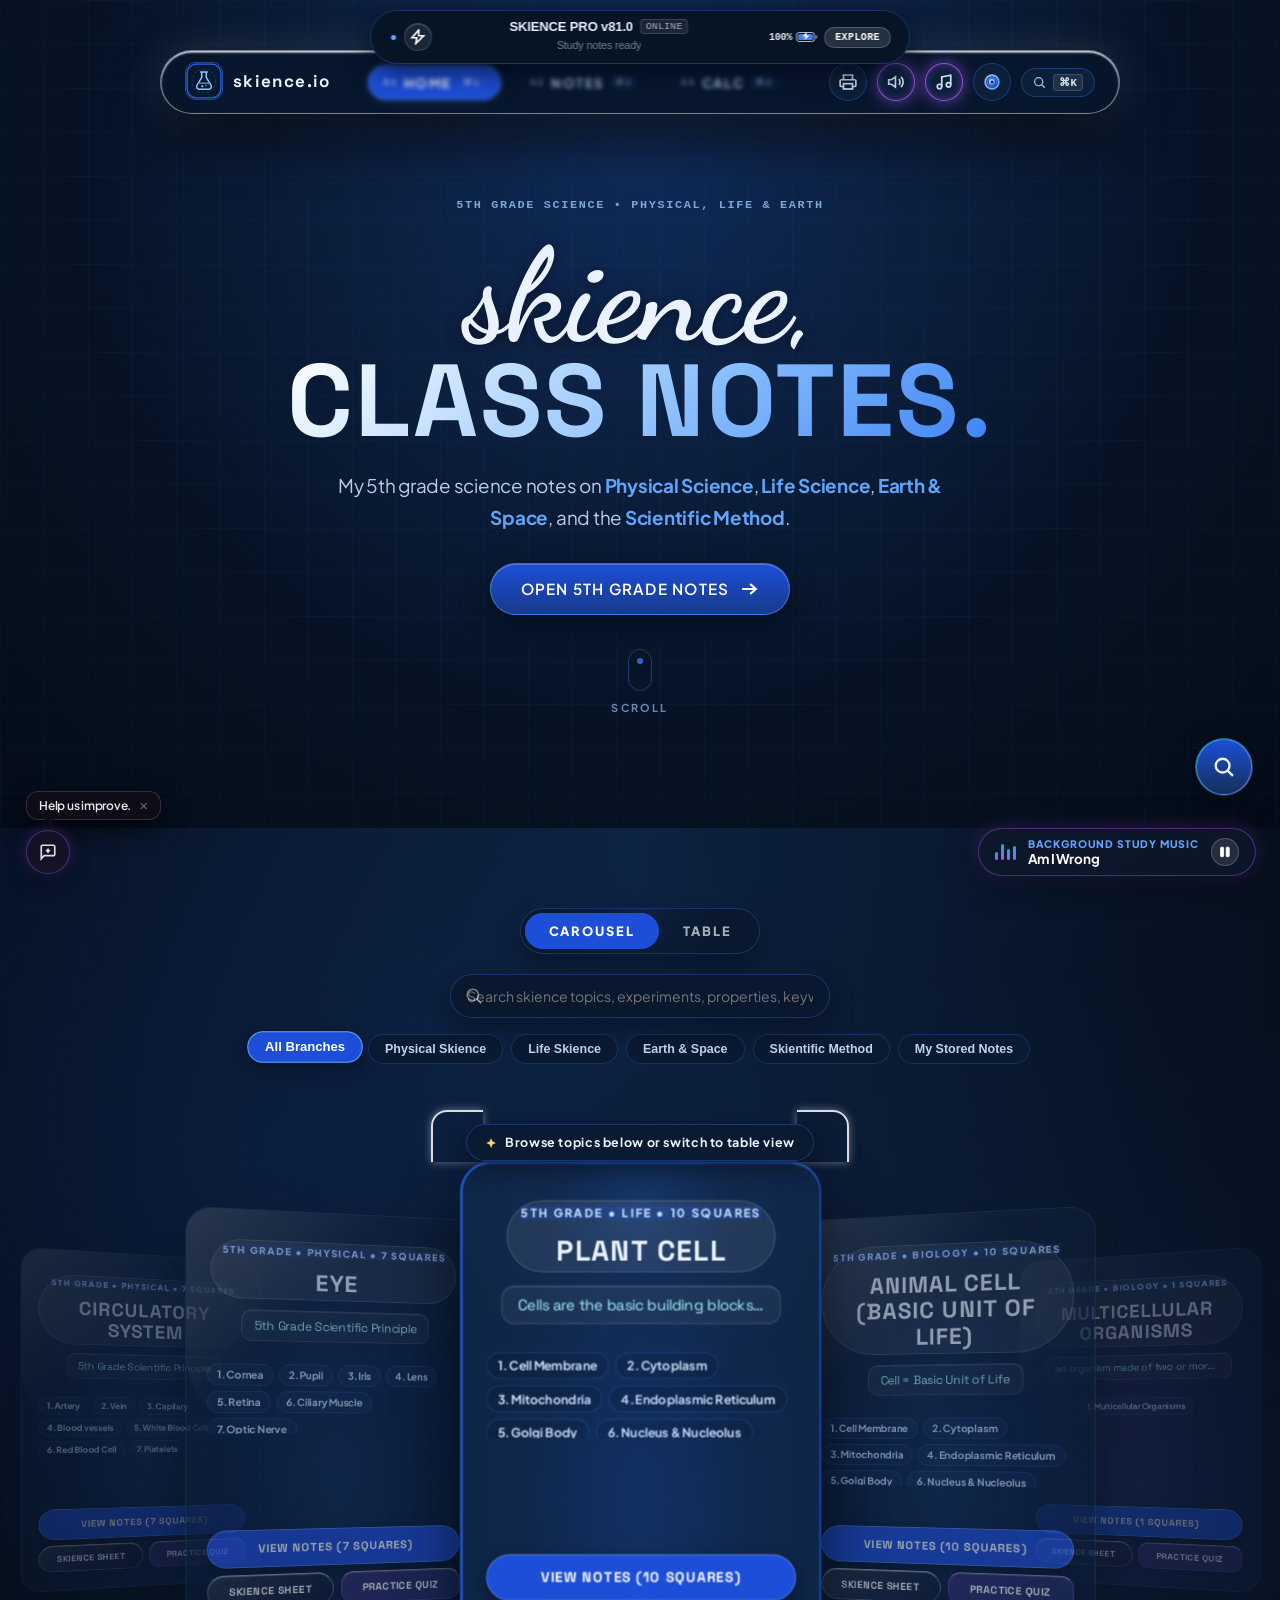
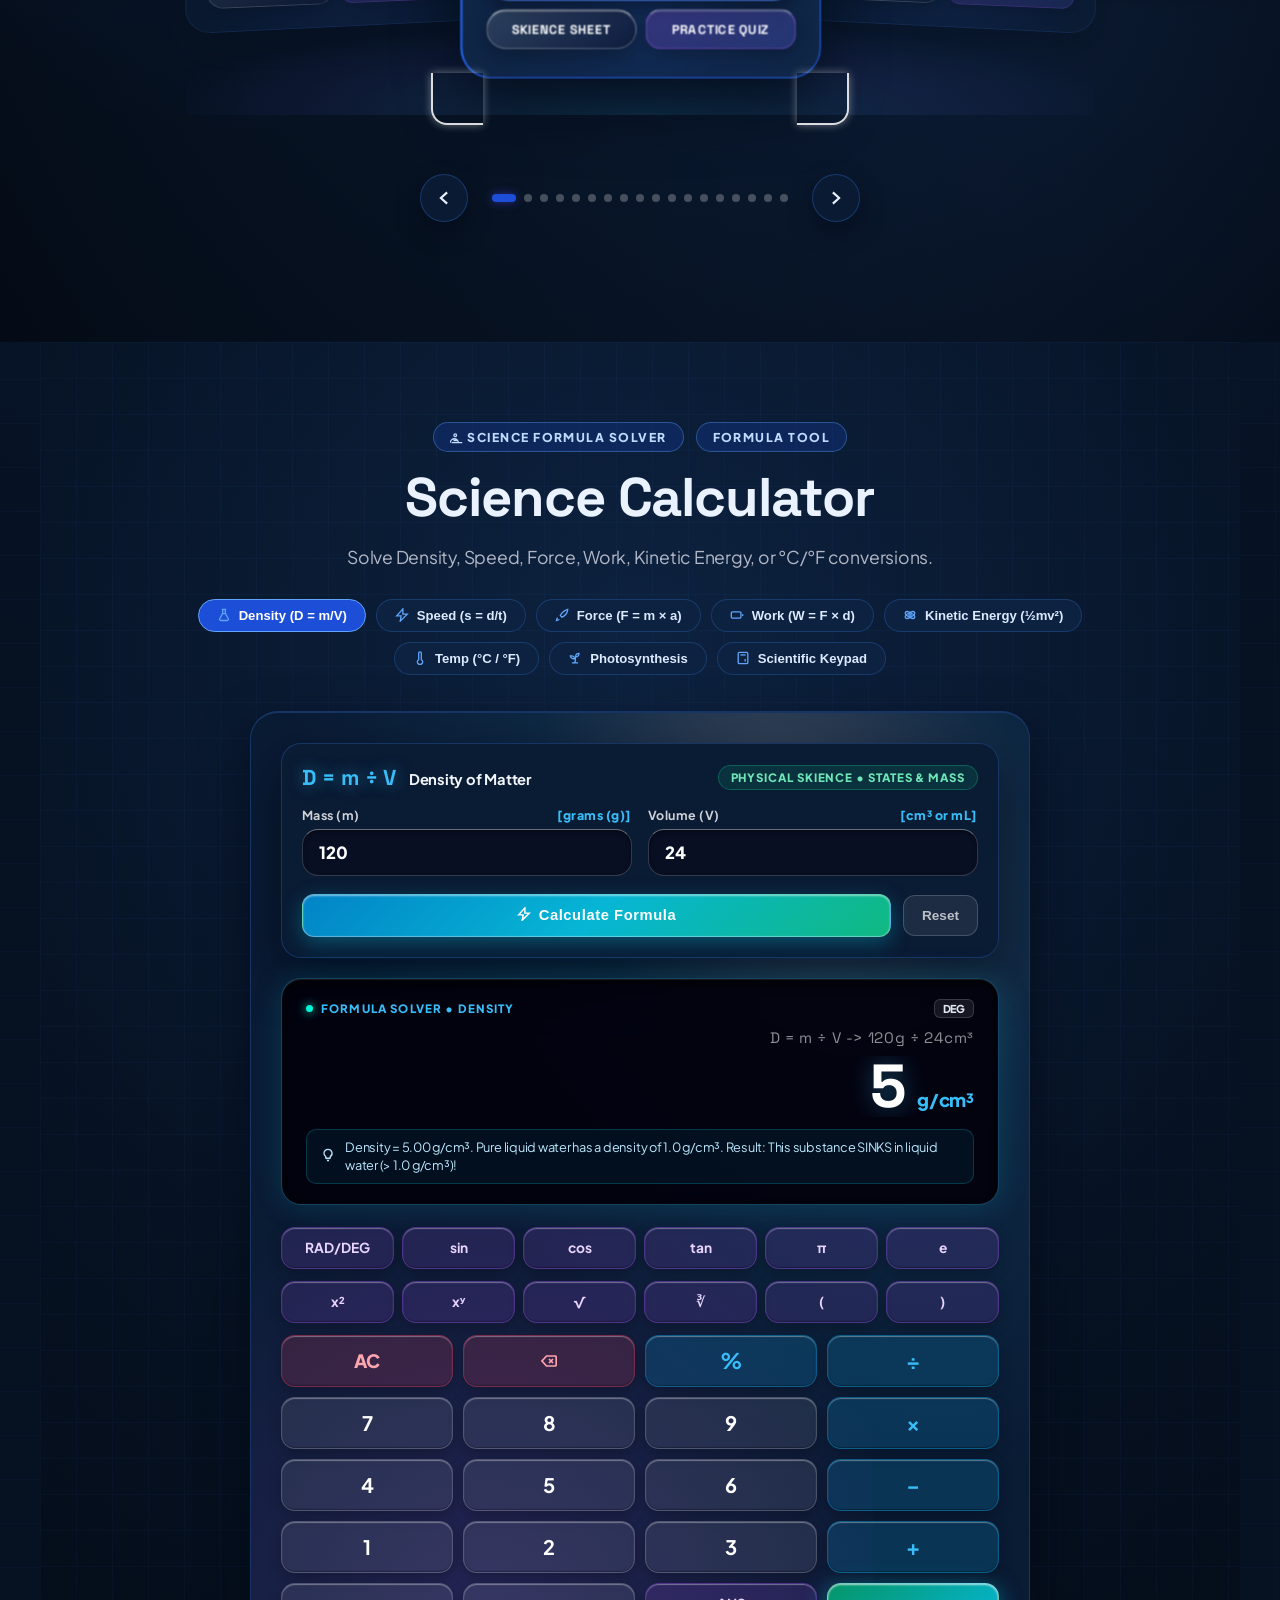
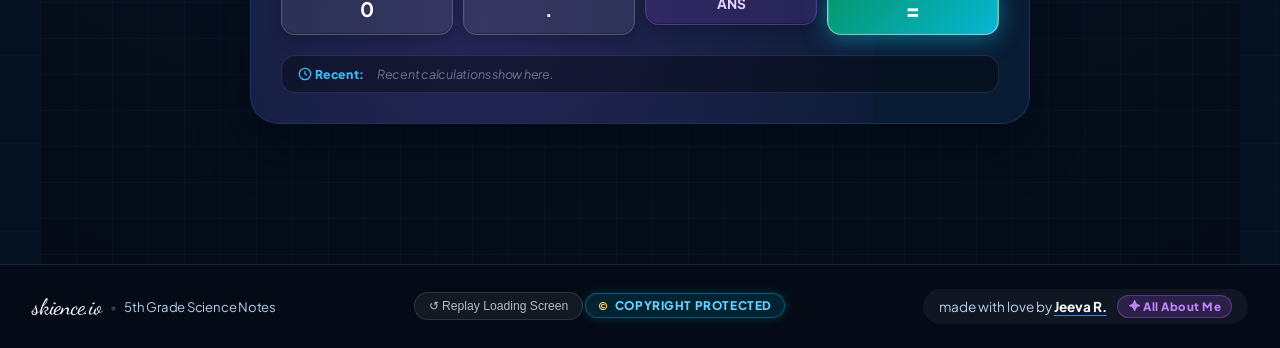
==== commit d24e9dce: "Refactor icons, CSS tokens, lazy Vault view, and student copy" ====
--- a/index.html
+++ b/index.html
@@ -26,8 +26,8 @@
   <link rel="preconnect" href="https://fonts.googleapis.com">
   <link rel="preconnect" href="https://fonts.gstatic.com" crossorigin>
   <link href="https://fonts.googleapis.com/css2?family=Caveat:wght@600;700&family=Dancing+Script:wght@600;700&family=Instrument+Serif:ital@1&family=Plus+Jakarta+Sans:wght@400;500;600;700;800&family=Silkscreen:wght@400;700&family=Space+Grotesk:wght@500;700;900&display=swap" rel="stylesheet">
-  <link rel="stylesheet" href="styles.css?v=137.0">
-  <link rel="stylesheet" href="ios27.css?v=69.0">
+  <link rel="stylesheet" href="styles.css?v=138.0">
+  <link rel="stylesheet" href="ios27.css?v=70.0">
   <link rel="icon" type="image/svg+xml" href="logo.svg">
   <link rel="manifest" href="manifest.json">
   <script>
@@ -69,10 +69,10 @@
       <span class="toast-title" id="toast-music-title">Am I Wrong</span>
     </div>
     <button type="button" class="toast-toggle-btn" id="toast-music-toggle-btn" title="Toggle Music Play/Pause">
-      <span id="toast-icon"><svg viewBox="0 0 24 24" width="14" height="14" fill="currentColor"><rect x="6" y="4" width="4" height="16" rx="1"/><rect x="14" y="4" width="4" height="16" rx="1"/></svg></span>
+      <span id="toast-icon"><svg viewBox="0 0 16 16" width="14" height="14" fill="currentColor"><rect x="3" y="2.5" width="3.5" height="11" rx="1"/><rect x="9.5" y="2.5" width="3.5" height="11" rx="1"/></svg></span>
     </button>
   </div>
-  <!-- ================= INTRO OVERLAY (DISABLED BY DEFAULT) ================= -->
+  
   <div id="loader-screen" class="loader-overlay skience-intro-overlay" style="display: none !important;">
     <canvas id="loader-warp-canvas" class="loader-warp-canvas"></canvas>
     <div class="skience-intro-stage" id="skience-intro-stage">
@@ -89,7 +89,7 @@
     <button class="loader-skip-btn" id="loader-skip-btn" title="Skip to notebook"><span>Skip</span></button>
   </div>
 
-  <!-- ================= FLUID COLORFUL AMBIENT BACKGROUND ================= -->
+  
   <div class="ambient-fluid-canvas-wrap">
     <div class="fluid-blob blob-1"></div>
     <div class="fluid-blob blob-2"></div>
@@ -99,7 +99,7 @@
   </div>
 
   <div id="app" class="main-wrapper">
-    <!-- ================= APPLE PRO DYNAMIC ISLAND (MAC NOTCH & CAPSULE) ================= -->
+    
     <div class="dynamic-island-pod island-idle" id="dynamic-island-pod" role="region" aria-label="Apple Dynamic Island (Click to expand Mac controls)">
       <!-- Main Capsule Pill (Always visible when idle, compact, or notification) -->
       <div class="island-capsule" id="island-capsule">
@@ -108,7 +108,7 @@
           <span class="island-privacy-dot dot-audio hidden" id="island-privacy-audio" title="Audio Stream Active"></span>
           <span class="island-privacy-dot dot-mic hidden" id="island-privacy-mic" title="Voice / TTS Synthesis Active"></span>
           <img class="island-cover-art-mini hidden" id="island-cover-art-mini" alt="Album Art">
-          <span class="island-icon hidden" id="island-icon"><svg viewBox="0 0 24 24" width="12" height="12" fill="none" stroke="currentColor" stroke-width="2.2"><polygon points="13 2 3 14 12 14 11 22 21 10 12 10 13 2"/></svg></span>
+          <span class="island-icon hidden" id="island-icon"><svg viewBox="0 0 16 16" width="12" height="12" fill="none" stroke="currentColor" stroke-width="1.7"><path d="M9 1L2 9h5l-1 6 8-8H9z"/></svg></span>
           <div class="island-equalizer hidden" id="island-equalizer" aria-hidden="true">
             <span class="eq-bar bar-1"></span>
             <span class="eq-bar bar-2"></span>
@@ -132,7 +132,7 @@
             <span class="island-battery-pct" id="island-battery-pct">--%</span>
             <div class="island-battery-shell">
               <div class="island-battery-fill" id="island-battery-fill" style="width: 80%;"></div>
-              <span class="island-battery-bolt hidden" id="island-battery-bolt"><svg viewBox="0 0 24 24" width="9" height="9" fill="currentColor"><polygon points="13 2 3 14 12 14 11 22 21 10 12 10 13 2"/></svg></span>
+              <span class="island-battery-bolt hidden" id="island-battery-bolt"><svg viewBox="0 0 16 16" width="9" height="9" fill="currentColor"><path d="M9 1L2 9h5l-1 6 8-8H9z"/></svg></span>
             </div>
           </div>
           <div class="island-status-dot" id="island-status-dot" title="System Online"></div>
@@ -147,19 +147,19 @@
         <!-- System Telemetry Bar (Battery & Audio Output) -->
         <div class="mac-system-bar" id="mac-system-bar">
           <div class="mac-sys-badge" id="mac-sys-battery">
-            <span class="sys-battery-icon" id="mac-sys-batt-icon"><svg viewBox="0 0 24 24" width="14" height="14" fill="none" stroke="currentColor" stroke-width="2"><rect x="2" y="7" width="16" height="10" rx="2"/><line x1="22" y1="11" x2="22" y2="13"/></svg></span>
+            <span class="sys-battery-icon" id="mac-sys-batt-icon"><svg viewBox="0 0 16 16" width="14" height="14" fill="none" stroke="currentColor" stroke-width="1.5"><rect x="1.5" y="4.5" width="11" height="7" rx="1.2"/><line x1="14.5" y1="7" x2="14.5" y2="9"/></svg></span>
             <span class="sys-battery-text" id="mac-sys-batt-text">Battery: 95%</span>
           </div>
           <div class="mac-sys-badge" id="mac-sys-audio-device" title="Audio Output Device">
-            <span class="sys-audio-icon"><svg viewBox="0 0 24 24" width="14" height="14" fill="none" stroke="currentColor" stroke-width="2"><path d="M3 18v-6a9 9 0 0 1 18 0v6"/><path d="M21 19a2 2 0 0 1-2 2h-1a2 2 0 0 1-2-2v-3a2 2 0 0 1 2-2h3zM3 19a2 2 0 0 0 2 2h1a2 2 0 0 0 2-2v-3a2 2 0 0 0-2-2H3z"/></svg></span>
+            <span class="sys-audio-icon"><svg viewBox="0 0 16 16" width="14" height="14" fill="none" stroke="currentColor" stroke-width="1.5"><path d="M2 12V8a6 6 0 0 1 12 0v4"/><rect x="1.5" y="10" width="3" height="4.5" rx="1"/><rect x="11.5" y="10" width="3" height="4.5" rx="1"/></svg></span>
             <span class="sys-audio-text">Mac Audio • Spatial</span>
           </div>
         </div>
 
         <!-- Deck Mode Switcher Tabs (Music vs Live Study Timer) -->
         <div class="mac-deck-tabs">
-          <button type="button" class="mac-deck-tab active" id="mac-tab-music"><svg class="ui-icon" viewBox="0 0 24 24" width="13" height="13" fill="none" stroke="currentColor" stroke-width="2"><path d="M9 18V5l12-2v13"/><circle cx="6" cy="18" r="3"/><circle cx="18" cy="16" r="3"/></svg> Music Deck</button>
-          <button type="button" class="mac-deck-tab" id="mac-tab-timer"><svg class="ui-icon" viewBox="0 0 24 24" width="13" height="13" fill="none" stroke="currentColor" stroke-width="2"><circle cx="12" cy="12" r="10"/><polyline points="12 6 12 12 16 14"/></svg> Study Timer</button>
+          <button type="button" class="mac-deck-tab active" id="mac-tab-music"><svg class="ui-icon" viewBox="0 0 16 16" width="13" height="13" fill="none" stroke="currentColor" stroke-width="1.5"><path d="M6 12V3.5l8-1.5v8.5"/><circle cx="4" cy="12" r="2"/><circle cx="12" cy="10.5" r="2"/></svg> Music Deck</button>
+          <button type="button" class="mac-deck-tab" id="mac-tab-timer"><svg class="ui-icon" viewBox="0 0 16 16" width="13" height="13" fill="none" stroke="currentColor" stroke-width="1.5"><circle cx="8" cy="8" r="6.5"/><polyline points="8 4.5 8 8 10.5 9.5"/></svg> Study Timer</button>
         </div>
 
         <!-- VIEW A: MUSIC PLAYER -->
@@ -167,7 +167,7 @@
           <div class="mac-deck-top">
             <div class="mac-deck-left">
               <div class="mac-deck-art" id="mac-deck-art" title="Music Stream">
-                <span class="mac-art-icon" id="mac-art-icon"><svg viewBox="0 0 24 24" width="22" height="22" fill="none" stroke="currentColor" stroke-width="2"><path d="M9 18V5l12-2v13"/><circle cx="6" cy="18" r="3"/><circle cx="18" cy="16" r="3"/></svg></span>
+                <span class="mac-art-icon" id="mac-art-icon"><svg viewBox="0 0 16 16" width="22" height="22" fill="none" stroke="currentColor" stroke-width="1.5"><path d="M6 12V3.5l8-1.5v8.5"/><circle cx="4" cy="12" r="2"/><circle cx="12" cy="10.5" r="2"/></svg></span>
                 <img class="mac-deck-cover-img hidden" id="mac-deck-cover-img" alt="Cover Art">
               </div>
               <div class="mac-deck-info">
@@ -199,16 +199,16 @@
           <!-- Mac Media Playback Controls -->
           <div class="mac-deck-ctrl-row">
             <button type="button" class="mac-ctrl-btn" id="mac-btn-prev" title="Previous / Restart Track">
-              <svg viewBox="0 0 24 24" width="13" height="13" fill="currentColor"><path d="M6 6h2v12H6zm3.5 6l8.5 6V6z"/></svg>
+              <svg viewBox="0 0 16 16" width="13" height="13" fill="currentColor"><rect x="3" y="4" width="2" height="8"/><polygon points="6.5 8 13 4 13 12"/></svg>
             </button>
             <button type="button" class="mac-ctrl-btn mac-ctrl-play" id="mac-btn-playpause" title="Play / Pause">
-              <span id="mac-playpause-glyph"><svg viewBox="0 0 24 24" width="14" height="14" fill="currentColor"><rect x="6" y="4" width="4" height="16" rx="1"/><rect x="14" y="4" width="4" height="16" rx="1"/></svg></span>
+              <span id="mac-playpause-glyph"><svg viewBox="0 0 16 16" width="14" height="14" fill="currentColor"><rect x="3" y="2.5" width="3.5" height="11" rx="1"/><rect x="9.5" y="2.5" width="3.5" height="11" rx="1"/></svg></span>
             </button>
             <button type="button" class="mac-ctrl-btn" id="mac-btn-next" title="Next Track">
-              <svg viewBox="0 0 24 24" width="13" height="13" fill="currentColor"><path d="M6 18l8.5-6L6 6v12zM16 6v12h2V6h-2z"/></svg>
+              <svg viewBox="0 0 16 16" width="13" height="13" fill="currentColor"><polygon points="3 4 9.5 8 3 12"/><rect x="11" y="4" width="2" height="8"/></svg>
             </button>
             <button type="button" class="mac-ctrl-btn" id="mac-btn-mute" title="Toggle Sound / Mute">
-              <span id="mac-mute-glyph"><svg viewBox="0 0 24 24" width="14" height="14" fill="none" stroke="currentColor" stroke-width="2"><polygon points="11 5 6 9 2 9 2 15 6 15 11 19 11 5"/><path d="M19.07 4.93a10 10 0 0 1 0 14.14M15.54 8.46a5 5 0 0 1 0 7.07"/></svg></span>
+              <span id="mac-mute-glyph"><svg viewBox="0 0 16 16" width="14" height="14" fill="none" stroke="currentColor" stroke-width="1.5"><polygon points="7.5 3.5 4 6 1.5 6 1.5 10 4 10 7.5 12.5"/><path d="M10.5 5.5a3.5 3.5 0 0 1 0 5M12.5 3.5a6.5 6.5 0 0 1 0 9"/></svg></span>
             </button>
           </div>
         </div>
@@ -232,10 +232,10 @@
           <div class="mac-timer-ctrls">
             <button type="button" class="mac-ctrl-btn" id="mac-timer-dec" title="-1 Minute">-1m</button>
             <button type="button" class="mac-ctrl-btn mac-ctrl-play" id="mac-timer-toggle" title="Start/Pause Timer">
-              <span id="mac-timer-glyph"><svg viewBox="0 0 24 24" width="14" height="14" fill="currentColor"><polygon points="5 3 19 12 5 21 5 3"/></svg></span>
+              <span id="mac-timer-glyph"><svg viewBox="0 0 16 16" width="14" height="14" fill="currentColor"><polygon points="4 2.5 13.5 8 4 13.5"/></svg></span>
             </button>
             <button type="button" class="mac-ctrl-btn" id="mac-timer-inc" title="+1 Minute">+1m</button>
-            <button type="button" class="mac-ctrl-btn" id="mac-timer-reset" title="Reset Timer"><svg viewBox="0 0 24 24" width="13" height="13" fill="none" stroke="currentColor" stroke-width="2"><polyline points="1 4 1 10 7 10"/><path d="M3.51 15a9 9 0 1 0 2.13-9.36L1 10"/></svg></button>
+            <button type="button" class="mac-ctrl-btn" id="mac-timer-reset" title="Reset Timer"><svg viewBox="0 0 16 16" width="13" height="13" fill="none" stroke="currentColor" stroke-width="1.5"><polyline points="1.5 2.5 1.5 6.5 5.5 6.5"/><path d="M2.5 10a5.8 5.8 0 1 0 1.4-6L1.5 6.5"/></svg></button>
           </div>
         </div>
 
@@ -243,31 +243,31 @@
         <div class="mac-fast-travel">
           <div class="mac-travel-header">
             <span class="mac-travel-label">QUICK JUMP</span>
-            <span class="mac-travel-sublabel">Direct access to syllabus modules</span>
+            <span class="mac-travel-sublabel">Quick links</span>
           </div>
           <div class="mac-travel-grid">
             <button type="button" class="mac-travel-pill" data-place="notes" title="Jump to Notes">
-              <span class="travel-icon"><svg viewBox="0 0 24 24" width="14" height="14" fill="none" stroke="currentColor" stroke-width="2"><path d="M4 19.5A2.5 2.5 0 0 1 6.5 17H20"/><path d="M6.5 2H20v20H6.5A2.5 2.5 0 0 1 4 19.5v-15A2.5 2.5 0 0 1 6.5 2z"/></svg></span>
+              <span class="travel-icon"><svg viewBox="0 0 16 16" width="14" height="14" fill="none" stroke="currentColor" stroke-width="1.5"><path d="M3 13a1.8 1.8 0 0 1 1.8-1.8H13.5V14.5H4.8A1.8 1.8 0 0 1 3 13V3.2A1.8 1.8 0 0 1 4.8 1.5H13.5V11"/></svg></span>
               <span class="travel-name">Notes</span>
             </button>
             <button type="button" class="mac-travel-pill" data-place="timer" title="Toggle Live Study Timer">
-              <span class="travel-icon"><svg viewBox="0 0 24 24" width="14" height="14" fill="none" stroke="currentColor" stroke-width="2"><circle cx="12" cy="12" r="10"/><polyline points="12 6 12 12 16 14"/></svg></span>
+              <span class="travel-icon"><svg viewBox="0 0 16 16" width="14" height="14" fill="none" stroke="currentColor" stroke-width="1.5"><circle cx="8" cy="8" r="6.5"/><polyline points="8 4.5 8 8 10.5 9.5"/></svg></span>
               <span class="travel-name">Timer</span>
             </button>
             <button type="button" class="mac-travel-pill" data-place="calc" title="Open Calculator">
-              <span class="travel-icon"><svg viewBox="0 0 24 24" width="14" height="14" fill="none" stroke="currentColor" stroke-width="2"><rect x="4" y="2" width="16" height="20" rx="2"/><line x1="8" y1="6" x2="16" y2="6"/><line x1="16" y1="14" x2="16" y2="18"/><path d="M16 10h.01M12 10h.01M8 10h.01M12 14h.01M8 14h.01M12 18h.01M8 18h.01"/></svg></span>
+              <span class="travel-icon"><svg viewBox="0 0 16 16" width="14" height="14" fill="none" stroke="currentColor" stroke-width="1.5"><rect x="2.5" y="1.5" width="11" height="13" rx="1.5"/><line x1="5" y1="4.5" x2="11" y2="4.5"/><circle cx="5.5" cy="7.5" r=".7"/><circle cx="8" cy="7.5" r=".7"/><circle cx="10.5" cy="7.5" r=".7"/><circle cx="5.5" cy="10" r=".7"/><circle cx="8" cy="10" r=".7"/><line x1="10.5" y1="9.5" x2="10.5" y2="12"/></svg></span>
               <span class="travel-name">Calc</span>
             </button>
             <button type="button" class="mac-travel-pill" data-place="aboutme" title="Open Jeeva's About Me">
-              <span class="travel-icon"><svg viewBox="0 0 24 24" width="14" height="14" fill="none" stroke="currentColor" stroke-width="2"><path d="M20 21v-2a4 4 0 0 0-4-4H8a4 4 0 0 0-4 4v2"/><circle cx="12" cy="7" r="4"/></svg></span>
+              <span class="travel-icon"><svg viewBox="0 0 16 16" width="14" height="14" fill="none" stroke="currentColor" stroke-width="1.5"><circle cx="8" cy="4.8" r="2.6"/><path d="M2.8 14a5.2 5.2 0 0 1 10.4 0"/></svg></span>
               <span class="travel-name">About Me</span>
             </button>
             <button type="button" class="mac-travel-pill" data-place="studio" title="Open Music Terminal">
-              <span class="travel-icon"><svg viewBox="0 0 24 24" width="14" height="14" fill="none" stroke="currentColor" stroke-width="2"><path d="M3 18v-6a9 9 0 0 1 18 0v6"/><path d="M21 19a2 2 0 0 1-2 2h-1a2 2 0 0 1-2-2v-3a2 2 0 0 1 2-2h3zM3 19a2 2 0 0 0 2 2h1a2 2 0 0 0 2-2v-3a2 2 0 0 0-2-2H3z"/></svg></span>
+              <span class="travel-icon"><svg viewBox="0 0 16 16" width="14" height="14" fill="none" stroke="currentColor" stroke-width="1.5"><path d="M2 12V8a6 6 0 0 1 12 0v4"/><rect x="1.5" y="10" width="3" height="4.5" rx="1"/><rect x="11.5" y="10" width="3" height="4.5" rx="1"/></svg></span>
               <span class="travel-name">Studio</span>
             </button>
             <button type="button" class="mac-travel-pill" data-place="top" title="Scroll to Top">
-              <span class="travel-icon"><svg viewBox="0 0 24 24" width="14" height="14" fill="none" stroke="currentColor" stroke-width="2"><line x1="12" y1="19" x2="12" y2="5"/><polyline points="5 12 12 5 19 12"/></svg></span>
+              <span class="travel-icon"><svg viewBox="0 0 16 16" width="14" height="14" fill="none" stroke="currentColor" stroke-width="1.5"><line x1="8" y1="13" x2="8" y2="3"/><polyline points="4 7 8 3 12 7"/></svg></span>
               <span class="travel-name">Top</span>
             </button>
           </div>
@@ -275,103 +275,67 @@
       </div>
     </div>
 
-    <!-- ================= TOP FLOATING NAVIGATION ================= -->
+    
     <header class="top-nav-container">
       <nav class="glass-pill-nav" id="glass-pill-nav" style="max-width: 960px;">
         <div class="nav-left">
           <a href="#hero" class="nav-brand-link" id="nav-brand-logo" aria-label="SCI-NOTES">
             <img src="logo.svg" alt="SCI-NOTES" class="nav-brand-logo-img">
-            <span class="nav-brand-title">SCI-NOTES</span>
+            <span class="nav-brand-title">skience.io</span>
           </a>
         </div>
         
         <div class="nav-center">
           <button class="nav-link active" id="nav-btn-home" data-scroll="hero">
             <span class="nav-idx">01</span>
-            <span class="nav-label">SYLLABUS</span>
+            <span class="nav-label">HOME</span>
             <span class="nav-kbd">⌘1</span>
           </button>
           <button class="nav-link" id="nav-btn-notes" data-scroll="notes-section">
             <span class="nav-idx">02</span>
-            <span class="nav-label">FIELD NOTES</span>
+            <span class="nav-label">NOTES</span>
             <span class="nav-kbd">⌘2</span>
           </button>
           <button class="nav-link" id="nav-btn-calc" data-scroll="calculator-section">
             <span class="nav-idx">03</span>
-            <span class="nav-label">LAB ENGINE</span>
+            <span class="nav-label">CALC</span>
             <span class="nav-kbd">⌘3</span>
           </button>
         </div>
 
         <div class="nav-right" style="gap: 10px;">
           <button class="nav-icon-btn" id="btn-cheat-sheet" title="Print All Science Notes (Ultimate Review Sheet)">
-            <svg class="icon-svg" viewBox="0 0 24 24" fill="none" stroke="currentColor" stroke-width="2">
-              <polyline points="6 9 6 2 18 2 18 9"></polyline>
-              <path d="M6 18H4a2 2 0 0 1-2-2v-5a2 2 0 0 1 2-2h16a2 2 0 0 1 2 2v5a2 2 0 0 1-2 2h-2"></path>
-              <rect x="6" y="14" width="12" height="8"></rect>
-            </svg>
+            <svg class="icon-svg" viewBox="0 0 16 16" fill="none" stroke="currentColor" stroke-width="1.5"><path d="M4 6V1.8h8V6M4 12H2.2a1.2 1.2 0 0 1-1.2-1.2V7.2A1.2 1.2 0 0 1 2.2 6h11.6A1.2 1.2 0 0 1 15 7.2v3.6a1.2 1.2 0 0 1-1.2 1.2H12"/><rect x="4" y="9.5" width="8" height="4.7"/></svg>
           </button>
 
           <button class="nav-icon-btn" id="btn-sound-toggle" title="Turn Sound &amp; Background Music On/Off (Next to Printer)">
-            <svg class="icon-svg" id="sound-icon-on" viewBox="0 0 24 24" fill="none" stroke="currentColor" stroke-width="2">
-              <polygon points="11 5 6 9 2 9 2 15 6 15 11 19 11 5"></polygon>
-              <path d="M19.07 4.93a10 10 0 0 1 0 14.14M15.54 8.46a5 5 0 0 1 0 7.07"></path>
-            </svg>
-            <svg class="icon-svg hidden" id="sound-icon-off" viewBox="0 0 24 24" fill="none" stroke="currentColor" stroke-width="2">
-              <polygon points="11 5 6 9 2 9 2 15 6 15 11 19 11 5"></polygon>
-              <line x1="23" y1="9" x2="17" y2="15"></line>
-              <line x1="17" y1="9" x2="23" y2="15"></line>
-            </svg>
+            <svg class="icon-svg" id="sound-icon-on" viewBox="0 0 16 16" fill="none" stroke="currentColor" stroke-width="1.5"><polygon points="7.5 3.5 4 6 1.5 6 1.5 10 4 10 7.5 12.5"/><path d="M10.5 5.5a3.5 3.5 0 0 1 0 5M12.5 3.5a6.5 6.5 0 0 1 0 9"/></svg>
+            <svg class="icon-svg hidden" id="sound-icon-off" viewBox="0 0 16 16" fill="none" stroke="currentColor" stroke-width="1.5"><polygon points="7.5 3.5 4 6 1.5 6 1.5 10 4 10 7.5 12.5"/><line x1="11" y1="6" x2="14.5" y2="10"/><line x1="14.5" y1="6" x2="11" y2="10"/></svg>
           </button>
           
           <button class="nav-icon-btn" id="btn-music-toggle" title="Background Study Music (Am I Wrong)">
-            <svg class="icon-svg" viewBox="0 0 24 24" fill="none" stroke="currentColor" stroke-width="2">
-              <path d="M9 18V5l12-2v13"></path>
-              <circle cx="6" cy="18" r="3"></circle>
-              <circle cx="18" cy="16" r="3"></circle>
-            </svg>
+            <svg class="icon-svg" viewBox="0 0 16 16" fill="none" stroke="currentColor" stroke-width="1.5"><path d="M6 12V3.5l8-1.5v8.5"/><circle cx="4" cy="12" r="2"/><circle cx="12" cy="10.5" r="2"/></svg>
           </button>
 
           
 
           <button class="nav-icon-btn nav-rings-btn" id="btn-apple-activity-rings" title="Apple Activity Rings & Concept Widget">
-            <svg class="icon-svg" viewBox="0 0 24 24" fill="none" stroke="currentColor" stroke-width="2">
-              <circle cx="12" cy="12" r="9" stroke="url(#ring-grad-red)" stroke-width="2.2" stroke-linecap="round"></circle>
-              <circle cx="12" cy="12" r="6" stroke="url(#ring-grad-cyan)" stroke-width="2.2" stroke-linecap="round"></circle>
-              <circle cx="12" cy="12" r="3" stroke="url(#ring-grad-gold)" stroke-width="2.2" stroke-linecap="round"></circle>
-              <defs>
-                <linearGradient id="ring-grad-red" x1="0" y1="0" x2="1" y2="1">
-                  <stop offset="0%" stop-color="#93c5fd"></stop>
-                  <stop offset="100%" stop-color="#60a5fa"></stop>
-                </linearGradient>
-                <linearGradient id="ring-grad-cyan" x1="0" y1="0" x2="1" y2="1">
-                  <stop offset="0%" stop-color="#3b82f6"></stop>
-                  <stop offset="100%" stop-color="#2563eb"></stop>
-                </linearGradient>
-                <linearGradient id="ring-grad-gold" x1="0" y1="0" x2="1" y2="1">
-                  <stop offset="0%" stop-color="#bfdbfe"></stop>
-                  <stop offset="100%" stop-color="#3b82f6"></stop>
-                </linearGradient>
-              </defs>
-            </svg>
+            <svg class="icon-svg" viewBox="0 0 16 16" fill="none" stroke="currentColor" stroke-width="1.5"><circle cx="8" cy="8" r="6" stroke="url(#ring-grad-red)" stroke-width="1.6" stroke-linecap="round"/><circle cx="8" cy="8" r="4" stroke="url(#ring-grad-cyan)" stroke-width="1.6" stroke-linecap="round"/><circle cx="8" cy="8" r="2" stroke="url(#ring-grad-gold)" stroke-width="1.6" stroke-linecap="round"/><defs><linearGradient id="ring-grad-red" x1="0" y1="0" x2="1" y2="1"><stop offset="0%" stop-color="#93c5fd"/><stop offset="100%" stop-color="#60a5fa"/></linearGradient><linearGradient id="ring-grad-cyan" x1="0" y1="0" x2="1" y2="1"><stop offset="0%" stop-color="#3b82f6"/><stop offset="100%" stop-color="#2563eb"/></linearGradient><linearGradient id="ring-grad-gold" x1="0" y1="0" x2="1" y2="1"><stop offset="0%" stop-color="#bfdbfe"/><stop offset="100%" stop-color="#3b82f6"/></linearGradient></defs></svg>
           </button>
 
           <button class="nav-command-hud-btn" id="btn-command-hud" title="Command HUD (⌘K / Ctrl+K)">
-            <svg class="icon-svg hud-svg" viewBox="0 0 24 24" fill="none" stroke="currentColor" stroke-width="2">
-              <circle cx="11" cy="11" r="8"></circle>
-              <line x1="21" y1="21" x2="16.65" y2="16.65"></line>
-            </svg>
+            <svg class="icon-svg hud-svg" viewBox="0 0 16 16" fill="none" stroke="currentColor" stroke-width="1.5"><circle cx="7" cy="7" r="5"/><line x1="14.5" y1="14.5" x2="10.8" y2="10.8"/></svg>
             <span class="hud-kbd-pill">⌘K</span>
           </button>
         </div>
       </nav>
     </header>
 
-    <!-- ================= HERO SECTION ================= -->
+    
     <section id="hero" class="hero-section">
       <canvas id="hero-snow-stars-canvas" class="hero-snow-stars-canvas"></canvas>
       <div class="hero-content">
-        <p class="hero-eyebrow">5TH GRADE SCIENCE NOTES &bull; PHYSICAL, LIFE &amp; EARTH</p>
+        <p class="hero-eyebrow">5th Grade Science &bull; Physical, Life &amp; Earth</p>
 
         <h1 class="hero-headline">
           <span class="hero-script-word">skience,</span>
@@ -379,13 +343,13 @@
         </h1>
         
         <p class="hero-subtext">
-          My 5th grade class notes covering <strong>Physical Science</strong>, <strong>Life Science</strong>, <strong>Earth &amp; Space</strong>, and the <strong>Scientific Method</strong>: key terms, formulas, and quick study sheets.
+          My 5th grade science notes on <strong>Physical Science</strong>, <strong>Life Science</strong>, <strong>Earth &amp; Space</strong>, and the <strong>Scientific Method</strong>.
         </p>
 
         <div class="hero-action-row" style="flex-wrap: wrap; gap: 14px; justify-content: center;">
           <button class="hero-cta-btn" id="hero-explore-btn">
             <span>OPEN 5TH GRADE NOTES</span>
-            <svg viewBox="0 0 24 24" fill="none" stroke="currentColor" stroke-width="2.5"><path d="M5 12h14M12 5l7 7-7 7"/></svg>
+            <svg viewBox="0 0 16 16" fill="none" stroke="currentColor" stroke-width="1.7"><path d="M2.5 8h11M9 4l4.5 4L9 12"/></svg>
           </button>
         </div>
       </div>
@@ -394,11 +358,11 @@
         <div class="cue-pill">
           <div class="cue-dot"></div>
         </div>
-        <span class="cue-text">SCROLL TO DISCOVER</span>
+        <span class="cue-text">SCROLL</span>
       </div>
     </section>
 
-    <!-- ================= NOTES INTERFACE SECTION ================= -->
+    
     <section id="notes-section" class="notes-section">
       <!-- VIEW TOGGLE: CAROUSEL VS TABLE -->
       <div class="view-toggle-bar">
@@ -411,10 +375,7 @@
         <!-- SEARCH & FILTER BAR -->
         <div class="filter-controls-row">
           <div class="search-input-wrap">
-            <svg class="search-icon" viewBox="0 0 24 24" fill="none" stroke="currentColor" stroke-width="2">
-              <circle cx="11" cy="11" r="8"></circle>
-              <line x1="21" y1="21" x2="16.65" y2="16.65"></line>
-            </svg>
+            <svg class="search-icon" viewBox="0 0 16 16" fill="none" stroke="currentColor" stroke-width="1.5"><circle cx="7" cy="7" r="5"/><line x1="14.5" y1="14.5" x2="10.8" y2="10.8"/></svg>
             <input type="text" id="notes-search-input" placeholder="Search skience topics, experiments, properties, keywords..." />
             <button id="search-clear-btn" class="search-clear-btn hidden">&times;</button>
           </div>
@@ -439,7 +400,7 @@
           
           <!-- TOP EXPERIENCE BADGE -->
           <div class="frame-experience-badge">
-            <span class="badge-sparkle"><svg viewBox="0 0 24 24" width="12" height="12" fill="currentColor"><polygon points="12 2 15 9 22 12 15 15 12 22 9 15 2 12 9 9 12 2"/></svg></span>
+            <span class="badge-sparkle"><svg viewBox="0 0 16 16" width="12" height="12" fill="currentColor"><polygon points="8 1.5 10 6 14.5 8 10 10 8 14.5 6 10 1.5 8 6 6"/></svg></span>
             <span>Browse topics below or switch to table view</span>
           </div>
 
@@ -458,7 +419,7 @@
         <!-- CAROUSEL CONTROLS -->
         <div class="carousel-navigation-row">
           <button class="carousel-arrow-btn prev-arrow" id="carousel-prev-btn" aria-label="Previous card">
-            <svg viewBox="0 0 24 24" fill="none" stroke="currentColor" stroke-width="2.5"><polyline points="15 18 9 12 15 6"></polyline></svg>
+            <svg viewBox="0 0 16 16" fill="none" stroke="currentColor" stroke-width="1.7"><polyline points="10.5 3.5 5.5 8 10.5 12.5"/></svg>
           </button>
           
           <div class="carousel-dots-indicator" id="carousel-dots">
@@ -466,7 +427,7 @@
           </div>
 
           <button class="carousel-arrow-btn next-arrow" id="carousel-next-btn" aria-label="Next card">
-            <svg viewBox="0 0 24 24" fill="none" stroke="currentColor" stroke-width="2.5"><polyline points="9 18 15 12 9 6"></polyline></svg>
+            <svg viewBox="0 0 16 16" fill="none" stroke="currentColor" stroke-width="1.7"><polyline points="5.5 3.5 10.5 8 5.5 12.5"/></svg>
           </button>
         </div>
       </div>
@@ -475,7 +436,7 @@
       <div id="table-view" class="table-view-container hidden">
         <div class="table-card-glass">
           <div class="table-header-info">
-            <h3 class="table-title">Grade 5 Scientific Index & Notes Catalog</h3>
+            <h3 class="table-title">All Science Units</h3>
             <span class="table-count" id="table-count-badge">0 Topics</span>
           </div>
           
@@ -500,50 +461,50 @@
       </div>
     </section>
 
-    <!-- ================= LIQUID GLASS SCIENTIFIC FORMULA CALCULATOR ================= -->
+    
     <section id="calculator-section" class="calculator-section">
       <div class="calculator-section-header">
         <div class="calc-badge-row">
-          <span class="calc-badge-glow"><svg class="ui-icon" viewBox="0 0 24 24" width="13" height="13" fill="none" stroke="currentColor" stroke-width="2"><path d="M6 18h8"/><path d="M3 22h18"/><path d="M14 22a7 7 0 1 0-14 0"/><circle cx="9" cy="9" r="2"/></svg> SCIENCE FORMULA SOLVER</span>
-          <span class="calc-grade-tag">GRADE 5 PHYSICAL SCIENCE</span>
-        </div>
-        <h2 class="calc-main-title">Science Formula Calculator</h2>
+          <span class="calc-badge-glow"><svg class="ui-icon" viewBox="0 0 16 16" width="13" height="13" fill="none" stroke="currentColor" stroke-width="1.5"><path d="M4 12h5.5M2 14.5h12M9.5 14.5a4.5 4.5 0 1 0-9 0"/><circle cx="6" cy="6" r="1.5"/></svg> SCIENCE FORMULA SOLVER</span>
+          <span class="calc-grade-tag">FORMULA TOOL</span>
+        </div>
+        <h2 class="calc-main-title">Science Calculator</h2>
         <p class="calc-main-subtitle">
-          Plug in numbers for Density, Speed, Force, Work, Kinetic Energy, or Temperature conversions, or switch to the keypad for general math.
+          Solve Density, Speed, Force, Work, Kinetic Energy, or °C/°F conversions.
         </p>
 
         <!-- Liquid Glass Formula Preset Selector -->
         <div class="calc-formula-pills-wrap" id="calc-formula-pills">
           <button type="button" class="calc-pill active" data-formula="density">
-            <span class="pill-icon"><svg viewBox="0 0 24 24" width="14" height="14" fill="none" stroke="currentColor" stroke-width="2"><path d="M10 2v7.31L4.69 18.25A2 2 0 0 0 6.4 21h11.2a2 2 0 0 0 1.71-2.75L14 9.31V2"/><line x1="8.5" y1="2" x2="15.5" y2="2"/><line x1="14" y1="9.3" x2="10" y2="9.3"/></svg></span>
+            <span class="pill-icon"><svg viewBox="0 0 16 16" width="14" height="14" fill="none" stroke="currentColor" stroke-width="1.5"><path d="M6.5 1.5v4.5L3 12.5a1.3 1.3 0 0 0 1.2 1.8h7.6a1.3 1.3 0 0 0 1.2-1.8L9.5 6V1.5M5.5 1.5h5M6.5 6.5h3"/></svg></span>
             <span class="pill-label">Density (D = m/V)</span>
           </button>
           <button type="button" class="calc-pill" data-formula="speed">
-            <span class="pill-icon"><svg viewBox="0 0 24 24" width="14" height="14" fill="none" stroke="currentColor" stroke-width="2"><polygon points="13 2 3 14 12 14 11 22 21 10 12 10 13 2"/></svg></span>
+            <span class="pill-icon"><svg viewBox="0 0 16 16" width="14" height="14" fill="none" stroke="currentColor" stroke-width="1.5"><path d="M9 1L2 9h5l-1 6 8-8H9z"/></svg></span>
             <span class="pill-label">Speed (s = d/t)</span>
           </button>
           <button type="button" class="calc-pill" data-formula="force">
-            <span class="pill-icon"><svg viewBox="0 0 24 24" width="14" height="14" fill="none" stroke="currentColor" stroke-width="2"><path d="M4.5 16.5c-1.5 1.26-2 5-2 5s3.74-.5 5-2c.71-.84.7-2.13-.09-2.91a2.18 2.18 0 0 0-2.91-.09z"/><path d="m12 15-3-3a22 22 0 0 1 2-3.95A12.88 12.88 0 0 1 22 2c0 2.72-.78 7.5-6 11a22.35 22.35 0 0 1-4 2z"/></svg></span>
+            <span class="pill-icon"><svg viewBox="0 0 16 16" width="14" height="14" fill="none" stroke="currentColor" stroke-width="1.5"><path d="M3 11c-1 1-1.3 3.3-1.3 3.3s2.3-.3 3.3-1.3m3-2.5L6 8.5A14 14 0 0 1 14.5 1.5c0 2.2-.8 5.2-4 7.5z"/></svg></span>
             <span class="pill-label">Force (F = m × a)</span>
           </button>
           <button type="button" class="calc-pill" data-formula="work">
-            <span class="pill-icon"><svg viewBox="0 0 24 24" width="14" height="14" fill="none" stroke="currentColor" stroke-width="2"><rect x="2" y="7" width="16" height="10" rx="2"/><line x1="22" y1="11" x2="22" y2="13"/></svg></span>
+            <span class="pill-icon"><svg viewBox="0 0 16 16" width="14" height="14" fill="none" stroke="currentColor" stroke-width="1.5"><rect x="1.5" y="4.5" width="11" height="7" rx="1.2"/><line x1="14.5" y1="7" x2="14.5" y2="9"/></svg></span>
             <span class="pill-label">Work (W = F × d)</span>
           </button>
           <button type="button" class="calc-pill" data-formula="ke">
-            <span class="pill-icon"><svg viewBox="0 0 24 24" width="14" height="14" fill="none" stroke="currentColor" stroke-width="2"><circle cx="12" cy="12" r="2"/><ellipse cx="12" cy="12" rx="9" ry="4" transform="rotate(30 12 12)"/><ellipse cx="12" cy="12" rx="9" ry="4" transform="rotate(-30 12 12)"/></svg></span>
+            <span class="pill-icon"><svg viewBox="0 0 16 16" width="14" height="14" fill="none" stroke="currentColor" stroke-width="1.5"><circle cx="8" cy="8" r="1.4"/><ellipse cx="8" cy="8" rx="6" ry="2.6" transform="rotate(30 8 8)"/><ellipse cx="8" cy="8" rx="6" ry="2.6" transform="rotate(-30 8 8)"/></svg></span>
             <span class="pill-label">Kinetic Energy (½mv²)</span>
           </button>
           <button type="button" class="calc-pill" data-formula="temp">
-            <span class="pill-icon"><svg viewBox="0 0 24 24" width="14" height="14" fill="none" stroke="currentColor" stroke-width="2"><path d="M14 14.76V3.5a2.5 2.5 0 0 0-5 0v11.26a4.5 4.5 0 1 0 5 0z"/></svg></span>
+            <span class="pill-icon"><svg viewBox="0 0 16 16" width="14" height="14" fill="none" stroke="currentColor" stroke-width="1.5"><path d="M9.5 9.8V2.5a1.5 1.5 0 0 0-3 0v7.3a3 3 0 1 0 3 0z"/></svg></span>
             <span class="pill-label">Temp (°C / °F)</span>
           </button>
           <button type="button" class="calc-pill" data-formula="photo">
-            <span class="pill-icon"><svg viewBox="0 0 24 24" width="14" height="14" fill="none" stroke="currentColor" stroke-width="2"><path d="M7 20h10"/><path d="M10 20c5.5-2.5.8-6.4 3-10"/><path d="M9.5 9.4c1.1.8 1.8 2.2 2.3 3.7-2 .4-3.5.4-4.8-.3-1.2-.6-2.3-1.9-3-4.2 2.8-.5 4.4 0 5.5.8z"/><path d="M14.1 6a7 7 0 0 0-1.1 4c1.9-.1 3.3-.6 4.3-1.4 1-1 1.6-2.3 1.7-4.6-2.7.1-4 1-4.9 2z"/></svg></span>
+            <span class="pill-icon"><svg viewBox="0 0 16 16" width="14" height="14" fill="none" stroke="currentColor" stroke-width="1.5"><path d="M4.5 13.5h7M6.8 13.5c3.5-1.6.5-4.2 2-6.5M6.3 6.2c.8.6 1.2 1.5 1.5 2.5-1.3.3-2.3.3-3.2-.2-.8-.4-1.5-1.3-2-2.8 1.9-.3 3 0 3.7.5zM9.4 4a4.5 4.5 0 0 0-.7 2.6c1.2 0 2.2-.4 2.8-.9.7-.7 1.1-1.5 1.1-3-1.8 0-2.6.6-3.2 1.3z"/></svg></span>
             <span class="pill-label">Photosynthesis</span>
           </button>
           <button type="button" class="calc-pill" data-formula="freeform">
-            <span class="pill-icon"><svg viewBox="0 0 24 24" width="14" height="14" fill="none" stroke="currentColor" stroke-width="2"><rect x="4" y="2" width="16" height="20" rx="2"/><line x1="8" y1="6" x2="16" y2="6"/><line x1="16" y1="14" x2="16" y2="18"/></svg></span>
+            <span class="pill-icon"><svg viewBox="0 0 16 16" width="14" height="14" fill="none" stroke="currentColor" stroke-width="1.5"><rect x="2.5" y="1.5" width="11" height="13" rx="1.5"/><line x1="5" y1="4.5" x2="11" y2="4.5"/><line x1="10.5" y1="9" x2="10.5" y2="12"/></svg></span>
             <span class="pill-label">Scientific Keypad</span>
           </button>
         </div>
@@ -572,7 +533,7 @@
 
           <div class="solver-action-row">
             <button type="button" class="solver-exec-btn" id="btn-calc-solve-formula">
-              <span class="exec-btn-icon"><svg viewBox="0 0 24 24" width="14" height="14" fill="none" stroke="currentColor" stroke-width="2.2"><polygon points="13 2 3 14 12 14 11 22 21 10 12 10 13 2"/></svg></span>
+              <span class="exec-btn-icon"><svg viewBox="0 0 16 16" width="14" height="14" fill="none" stroke="currentColor" stroke-width="1.7"><path d="M9 1L2 9h5l-1 6 8-8H9z"/></svg></span>
               <span>Calculate Formula</span>
             </button>
             <button type="button" class="solver-reset-btn" id="btn-calc-reset-formula" title="Reset variables">
@@ -602,8 +563,8 @@
 
           <!-- Scientific Insight / Explanation strip -->
           <div class="screen-insight-bar" id="calc-insight-bar">
-            <span class="insight-icon"><svg viewBox="0 0 24 24" width="14" height="14" fill="none" stroke="currentColor" stroke-width="2"><path d="M9 18h6M10 22h4M12 2a7 7 0 0 0-7 7c0 2.38 1.19 4.47 3 5.74V17a1 1 0 0 0 1 1h6a1 1 0 0 0 1-1v-2.26c1.81-1.27 3-3.36 3-5.74a7 7 0 0 0-7-7z"/></svg></span>
-            <span class="insight-text" id="calc-insight-text">Enter Mass (g) and Volume (cm³) to compute density. Water density = 1.0 g/cm³.</span>
+            <span class="insight-icon"><svg viewBox="0 0 16 16" width="14" height="14" fill="none" stroke="currentColor" stroke-width="1.5"><path d="M6 12h4M6.8 14.5h2.4M8 1.5a4.6 4.6 0 0 0-4.6 4.6c0 1.6.8 3 2 3.8V11a.7.7 0 0 0 .7.7h3.8a.7.7 0 0 0 .7-.7V9.9a4.6 4.6 0 0 0-2.6-8.4z"/></svg></span>
+            <span class="insight-text" id="calc-insight-text">Enter Mass (g) and Volume (cm³) to find density. Water = 1.0 g/cm³.</span>
           </div>
         </div>
 
@@ -632,7 +593,7 @@
           <!-- Standard 4x5 Keypad Grid -->
           <div class="keypad-main-grid">
             <button type="button" class="lkey lkey-clear" data-action="all_clear">AC</button>
-            <button type="button" class="lkey lkey-action" data-action="backspace" aria-label="Backspace"><svg viewBox="0 0 24 24" width="16" height="16" fill="none" stroke="currentColor" stroke-width="2.2"><path d="M21 4H8l-7 8 7 8h13a2 2 0 0 0 2-2V6a2 2 0 0 0-2-2z"/><line x1="18" y1="9" x2="12" y2="15"/><line x1="12" y1="9" x2="18" y2="15"/></svg></button>
+            <button type="button" class="lkey lkey-action" data-action="backspace" aria-label="Backspace"><svg viewBox="0 0 16 16" width="16" height="16" fill="none" stroke="currentColor" stroke-width="1.7"><path d="M14 3H5.5L1 8l4.5 5H14a1.2 1.2 0 0 0 1.2-1.2V4.2A1.2 1.2 0 0 0 14 3z"/><line x1="12" y1="6" x2="8" y2="10"/><line x1="8" y1="6" x2="12" y2="10"/></svg></button>
             <button type="button" class="lkey lkey-op" data-val="%">%</button>
             <button type="button" class="lkey lkey-op lkey-op-div" data-val="÷">÷</button>
 
@@ -660,26 +621,22 @@
 
         <!-- History ticker strip -->
         <div class="calc-history-strip" id="calc-history-strip">
-          <div class="history-label"><svg class="ui-icon" viewBox="0 0 24 24" width="13" height="13" fill="none" stroke="currentColor" stroke-width="2"><circle cx="12" cy="12" r="10"/><polyline points="12 6 12 12 16 14"/></svg> Recent Computations:</div>
+          <div class="history-label"><svg class="ui-icon" viewBox="0 0 16 16" width="13" height="13" fill="none" stroke="currentColor" stroke-width="1.5"><circle cx="8" cy="8" r="6.5"/><polyline points="8 4.5 8 8 10.5 9.5"/></svg> Recent:</div>
           <div class="history-tags-scroll" id="calc-history-tags">
-            <span class="history-pill-placeholder">Perform calculations or solve formulas to see history</span>
+            <span class="history-pill-placeholder">Recent calculations show here.</span>
           </div>
         </div>
       </div>
     </section>
 
-    <!-- ================= FLOATING HELP & AUTHOR FOOTER ================= -->
+    
     <div class="floating-feedback-anchor">
       <div class="feedback-tooltip-pill" id="feedback-tooltip">
         <span>Help us improve.</span>
         <button class="tooltip-close-btn" id="close-tooltip-btn">&times;</button>
       </div>
       <button class="feedback-bubble-btn" id="feedback-bubble-btn" title="Send Feedback or Ask a Skience Question">
-        <svg viewBox="0 0 24 24" fill="none" stroke="currentColor" stroke-width="2">
-          <path d="M21 15a2 2 0 0 1-2 2H7l-4 4V5a2 2 0 0 1 2-2h14a2 2 0 0 1 2 2z"></path>
-          <line x1="9" y1="10" x2="15" y2="10"></line>
-          <line x1="12" y1="7" x2="12" y2="13"></line>
-        </svg>
+        <svg viewBox="0 0 16 16" fill="none" stroke="currentColor" stroke-width="1.5"><path d="M14 10a1.3 1.3 0 0 1-1.3 1.3H4.5L2 14V3.3A1.3 1.3 0 0 1 3.3 2h9.4A1.3 1.3 0 0 1 14 3.3z"/><line x1="6" y1="6.8" x2="10" y2="6.8"/><line x1="8" y1="4.8" x2="8" y2="8.8"/></svg>
       </button>
     </div>
 
@@ -689,7 +646,7 @@
       <div class="footer-left-content">
         <span class="footer-domain">skience.io</span>
         <span class="footer-divider">•</span>
-        <span>5th Grade Interactive Skience Learning Suite</span>
+        <span>5th Grade Science Notes</span>
       </div>
 
       <div class="footer-center-controls">
@@ -703,15 +660,15 @@
 
       <button type="button" class="footer-author" id="author-credit-trigger" title="All About Jeeva Raghavan" style="text-decoration: none; color: inherit; cursor: pointer; border: none; font-family: inherit;">
         <span>made with love by <strong class="author-name-highlight">Jeeva R.</strong></span>
-        <span class="author-projects-badge"><svg class="ui-icon" viewBox="0 0 24 24" width="12" height="12" fill="currentColor"><polygon points="12 2 15 9 22 12 15 15 12 22 9 15 2 12 9 9 12 2"/></svg> All About Me</span>
+        <span class="author-projects-badge"><svg class="ui-icon" viewBox="0 0 16 16" width="12" height="12" fill="currentColor"><polygon points="8 1.5 10 6 14.5 8 10 10 8 14.5 6 10 1.5 8 6 6"/></svg> All About Me</span>
       </button>
     </footer>
   </div>
 
-  <!-- ================= MODAL: JEEVA RAGHAVAN "ALL ABOUT ME" PORTFOLIO (me.skience.io) ================= -->
+  
   <div id="projects-modal" class="modal-backdrop hidden">
     <div class="modal-window about-me-window me-skience-container">
-      <!-- ================= "ALL ABOUT ME" BOOT SCREEN ================= -->
+      
       <div id="me-boot-loader" class="me-boot-loader hidden" title="Click or Press Space to Skip Boot Screen">
         <div class="me-boot-crt-scanlines"></div>
         <div class="me-boot-vignette"></div>
@@ -723,9 +680,9 @@
               <span class="me-boot-dot red"></span>
               <span class="me-boot-dot yellow"></span>
               <span class="me-boot-dot green"></span>
-              <span class="me-boot-title">JEEVA_OS // KERNEL BOOT SEQUENCE v2.6</span>
-            </div>
-            <div class="me-boot-skip-hint">PRESS [SPACE] OR CLICK TO SKIP</div>
+              <span class="me-boot-title">profile</span>
+            </div>
+            <div class="me-boot-skip-hint">Click or press Space to skip</div>
           </div>
 
           <!-- Diagnostic Stream & Centerpiece -->
@@ -733,16 +690,16 @@
             <div class="me-boot-logs" id="me-boot-logs"></div>
 
             <div class="me-boot-badge-card" id="me-boot-badge-card">
-              <div class="me-boot-chip-icon"><svg viewBox="0 0 24 24" width="22" height="22" fill="none" stroke="currentColor" stroke-width="2"><rect x="4" y="4" width="16" height="16" rx="2"/><rect x="9" y="9" width="6" height="6"/><line x1="9" y1="1" x2="9" y2="4"/><line x1="15" y1="1" x2="15" y2="4"/><line x1="9" y1="20" x2="9" y2="23"/><line x1="15" y1="20" x2="15" y2="23"/><line x1="20" y1="9" x2="23" y2="9"/><line x1="20" y1="14" x2="23" y2="14"/><line x1="1" y1="9" x2="4" y2="9"/><line x1="1" y1="14" x2="4" y2="14"/></svg></div>
+              <div class="me-boot-chip-icon"><svg viewBox="0 0 16 16" width="22" height="22" fill="none" stroke="currentColor" stroke-width="1.5"><rect x="3" y="3" width="10" height="10" rx="1.2"/><rect x="6" y="6" width="4" height="4"/><path d="M6 1v2M10 1v2M6 13v2M10 13v2M13 6h2M13 10h2M1 6h2M1 10h2"/></svg></div>
               <div class="me-boot-name">JEEVA RAGHAVAN</div>
-              <div class="me-boot-sub">DEVELOPER • MAKING THINGS FOR SKIENCE</div>
+              <div class="me-boot-sub">5th Grade Notes</div>
               
               <div class="me-boot-progress-wrap">
                 <div class="me-boot-progress-bar">
                   <div class="me-boot-progress-fill" id="me-boot-progress-fill"></div>
                 </div>
                 <div class="me-boot-progress-stats">
-                  <span id="me-boot-status-text">LOADING PROFILE...</span>
+                  <span id="me-boot-status-text">Loading...</span>
                   <span id="me-boot-pct-text">0%</span>
                 </div>
               </div>
@@ -750,8 +707,8 @@
           </div>
 
           <div class="me-boot-footer">
-            <span class="me-boot-footer-tag">SYS://ME.SKIENCE.IO</span>
-            <span class="me-boot-footer-mem">GRADE 5 • WEB NOTES</span>
+            <span class="me-boot-footer-tag">me.skience.io</span>
+            <span class="me-boot-footer-mem">grade 5</span>
           </div>
         </div>
       </div>
@@ -813,7 +770,7 @@
               <div class="project-media">
                 <a href="https://skienceisthebest.vercel.app" target="_blank" rel="noopener noreferrer" aria-label="Visit Skience">
                   <div class="project-thumb-box skience-thumb">
-                    <span class="thumb-emoji"><svg viewBox="0 0 24 24" width="28" height="28" fill="none" stroke="currentColor" stroke-width="2"><path d="M6 18h8"/><path d="M3 22h18"/><path d="M14 22a7 7 0 1 0-14 0"/><circle cx="9" cy="9" r="2"/></svg></span>
+                    <span class="thumb-emoji"><svg viewBox="0 0 16 16" width="28" height="28" fill="none" stroke="currentColor" stroke-width="1.5"><path d="M4 12h5.5M2 14.5h12M9.5 14.5a4.5 4.5 0 1 0-9 0"/><circle cx="6" cy="6" r="1.5"/></svg></span>
                     <span class="thumb-label">skience.io</span>
                   </div>
                   <span class="media-visit" aria-hidden="true">
@@ -977,7 +934,7 @@
     </div>
   </div>
 
-  <!-- ================= MODAL: DETAILED SCIENCE NOTES VIEWER ================= -->
+  
   <div id="notes-viewer-modal" class="modal-backdrop hidden">
     <div class="modal-window glass-modal notes-detail-window">
       <div class="modal-header" id="modal-header-collapsible">
@@ -991,7 +948,7 @@
           </div>
           <div class="modal-header-right-actions">
             <button type="button" class="modal-collapse-btn" id="btn-collapse-header" title="Collapse header for more reading space" aria-label="Collapse header">
-              <svg viewBox="0 0 24 24" width="18" height="18" fill="none" stroke="currentColor" stroke-width="2.5" stroke-linecap="round" stroke-linejoin="round"><polyline points="18 15 12 9 6 15"></polyline></svg>
+              <svg viewBox="0 0 16 16" width="18" height="18" fill="none" stroke="currentColor" stroke-width="1.7" stroke-linecap="round" stroke-linejoin="round"><polyline points="4 10 8 6 12 10"/></svg>
             </button>
             <button class="modal-close-btn" id="modal-notes-close" title="Close notes">&times;</button>
           </div>
@@ -999,14 +956,14 @@
 
         <div class="modal-title-area" id="modal-title-area">
           <h2 class="modal-topic-title" id="modal-topic-title">Scientific Principles</h2>
-          <p class="modal-topic-desc" id="modal-topic-desc">The fundamental laws and observations for 5th grade scientists.</p>
+          <p class="modal-topic-desc" id="modal-topic-desc">Key terms and examples for this topic.</p>
         </div>
       </div>
 
       <!-- INTERACTIVE TABS INSIDE MODAL (NOTES, VISUAL EXPLORER, QUIZ) -->
       <div class="modal-internal-tabs">
         <button class="modal-tab-btn active" id="modal-tab-notes">Structured Notes</button>
-        <button class="modal-tab-btn" id="modal-tab-practice"><svg class="ui-icon" viewBox="0 0 24 24" width="13" height="13" fill="none" stroke="currentColor" stroke-width="2"><polygon points="13 2 3 14 12 14 11 22 21 10 12 10 13 2"/></svg> Practice Quiz</button>
+        <button class="modal-tab-btn" id="modal-tab-practice"><svg class="ui-icon" viewBox="0 0 16 16" width="13" height="13" fill="none" stroke="currentColor" stroke-width="1.5"><path d="M9 1L2 9h5l-1 6 8-8H9z"/></svg> Practice Quiz</button>
       </div>
 
       <!-- READING ENHANCEMENT BAR (Fullscreen) -->
@@ -1014,7 +971,7 @@
         <div class="reading-toolbar-row">
           <div class="reading-tool-capsule modes-group">
             <button class="reading-pill-btn" id="btn-zen-mode" title="Distraction-Free Fullscreen Reading">
-              <svg class="ui-icon" viewBox="0 0 24 24" width="13" height="13" fill="none" stroke="currentColor" stroke-width="2"><polyline points="15 3 21 3 21 9"/><polyline points="9 21 3 21 3 15"/><line x1="21" y1="3" x2="14" y2="10"/><line x1="3" y1="21" x2="10" y2="14"/></svg> Fullscreen
+              <svg class="ui-icon" viewBox="0 0 16 16" width="13" height="13" fill="none" stroke="currentColor" stroke-width="1.5"><polyline points="10 2 14 2 14 6"/><polyline points="6 14 2 14 2 10"/><line x1="14" y1="2" x2="9.5" y2="6.5"/><line x1="2" y1="14" x2="6.5" y2="9.5"/></svg> Fullscreen
             </button>
           </div>
         </div>
@@ -1025,7 +982,7 @@
         <div class="vocab-pop-header">
           <span class="vocab-pop-word" id="vocab-pop-word">Term</span>
           <span class="vocab-pop-pron" id="vocab-pop-pron">pronunciation</span>
-          <button class="vocab-pop-speak-btn" id="vocab-pop-speak-btn" title="Hear Pronunciation"><svg class="ui-icon" viewBox="0 0 24 24" width="14" height="14" fill="none" stroke="currentColor" stroke-width="2"><polygon points="11 5 6 9 2 9 2 15 6 15 11 19 11 5"/><path d="M19.07 4.93a10 10 0 0 1 0 14.14M15.54 8.46a5 5 0 0 1 0 7.07"/></svg></button>
+          <button class="vocab-pop-speak-btn" id="vocab-pop-speak-btn" title="Hear Pronunciation"><svg class="ui-icon" viewBox="0 0 16 16" width="14" height="14" fill="none" stroke="currentColor" stroke-width="1.5"><polygon points="7.5 3.5 4 6 1.5 6 1.5 10 4 10 7.5 12.5"/><path d="M10.5 5.5a3.5 3.5 0 0 1 0 5M12.5 3.5a6.5 6.5 0 0 1 0 9"/></svg></button>
         </div>
         <div class="vocab-pop-def" id="vocab-pop-def">Definition</div>
       </div>
@@ -1050,7 +1007,7 @@
 
       <div class="modal-footer">
         <button class="btn-modal-action secondary" id="modal-print-btn">
-          <svg viewBox="0 0 24 24" width="16" height="16" fill="none" stroke="currentColor" stroke-width="2"><polyline points="6 9 6 2 18 2 18 9"></polyline><path d="M6 18H4a2 2 0 0 1-2-2v-5a2 2 0 0 1 2-2h16a2 2 0 0 1 2 2v5a2 2 0 0 1-2 2h-2"></path><rect x="6" y="14" width="12" height="8"></rect></svg>
+          <svg viewBox="0 0 16 16" width="16" height="16" fill="none" stroke="currentColor" stroke-width="1.5"><path d="M4 6V1.8h8V6M4 12H2.2a1.2 1.2 0 0 1-1.2-1.2V7.2A1.2 1.2 0 0 1 2.2 6h11.6A1.2 1.2 0 0 1 15 7.2v3.6a1.2 1.2 0 0 1-1.2 1.2H12"/><rect x="4" y="9.5" width="8" height="4.7"/></svg>
           Print Skience Sheet
         </button>
         <span class="modal-copyright-protected-badge" style="font-size: 0.82rem; font-weight: 500; color: rgba(255, 255, 255, 0.7); display: inline-flex; align-items: center; gap: 6px; padding: 5px 14px; background: rgba(255, 255, 255, 0.08); border-radius: 999px; border: 1px solid rgba(255, 255, 255, 0.15);">
@@ -1061,7 +1018,7 @@
     </div>
   </div>
 
-  <!-- ================= DAILY SCIENCE RIDDLE MODAL ================= -->
+  
   <div id="riddle-modal" class="modal-backdrop hidden">
     <div class="modal-window auth-modal-content" style="max-width: 450px; border: 1px solid #2563eb; box-shadow: 0 18px 40px rgba(2, 8, 20, 0.7);">
       <div class="modal-header">
@@ -1074,41 +1031,41 @@
           <input type="text" id="riddle-answer" placeholder="Type your answer..." style="flex: 1; padding: 10px; background: rgba(0,0,0,0.3); border: 1px solid rgba(255,255,255,0.2); border-radius: 8px; color: #fff;" />
           <button id="riddle-submit" class="btn-modal-action primary" style="background: #1d4ed8;">Guess</button>
         </div>
-        <p id="riddle-feedback" style="color: var(--neon-cyan); font-weight: bold;"></p>
+        <p id="riddle-feedback" style="color: var(--accent-cyan); font-weight: bold;"></p>
       </div>
     </div>
   </div>
 
-  <!-- ================= MODAL: PUBLISH ALL NOTES / CLOUD SYNC ================= -->
+  
   <div id="publish-modal" class="modal-backdrop hidden">
     <div class="modal-window glass-modal publish-window">
       <div class="modal-header" style="justify-content: flex-end;">
         <button class="modal-close-btn" id="modal-publish-close">&times;</button>
       </div>
 
-      <div class="publish-hero-icon"><svg viewBox="0 0 24 24" width="36" height="36" fill="none" stroke="currentColor" stroke-width="2"><path d="M4.5 16.5c-1.5 1.26-2 5-2 5s3.74-.5 5-2c.71-.84.7-2.13-.09-2.91a2.18 2.18 0 0 0-2.91-.09z"/><path d="m12 15-3-3a22 22 0 0 1 2-3.95A12.88 12.88 0 0 1 22 2c0 2.72-.78 7.5-6 11a22.35 22.35 0 0 1-4 2z"/></svg></div>
+      <div class="publish-hero-icon"><svg viewBox="0 0 16 16" width="36" height="36" fill="none" stroke="currentColor" stroke-width="1.5"><path d="M3 11c-1 1-1.3 3.3-1.3 3.3s2.3-.3 3.3-1.3m3-2.5L6 8.5A14 14 0 0 1 14.5 1.5c0 2.2-.8 5.2-4 7.5z"/></svg></div>
       <h2 style="font-family: var(--font-display); font-size: 1.8rem; margin-bottom: 8px; color: #ffffff;">
-        Publish All Notes to Cloud
+        Sync Notes
       </h2>
       <p style="color: var(--text-muted); font-size: 0.95rem; margin-bottom: 20px; line-height: 1.5;">
-        Save your notes to Firestore so the same study units show up on your phone, tablet, or laptop.
+        Save notes to Firestore so they load on your phone or laptop.
       </p>
 
       <div class="publish-meta-badge">
-        <span class="meta-pill-item"><svg class="ui-icon" viewBox="0 0 24 24" width="13" height="13" fill="none" stroke="currentColor" stroke-width="2"><polygon points="13 2 3 14 12 14 11 22 21 10 12 10 13 2"/></svg> Cloud Sync</span>
+        <span class="meta-pill-item"><svg class="ui-icon" viewBox="0 0 16 16" width="13" height="13" fill="none" stroke="currentColor" stroke-width="1.5"><path d="M9 1L2 9h5l-1 6 8-8H9z"/></svg> Firestore</span>
         <span>•</span>
-        <span class="meta-pill-item"><svg class="ui-icon" viewBox="0 0 24 24" width="13" height="13" fill="none" stroke="currentColor" stroke-width="2"><path d="M17.5 19H9a7 7 0 1 1 6.71-9h1.79a4.5 4.5 0 1 1 0 9Z"/></svg> Multi-Device Access</span>
+        <span class="meta-pill-item"><svg class="ui-icon" viewBox="0 0 16 16" width="13" height="13" fill="none" stroke="currentColor" stroke-width="1.5"><path d="M11.5 12.8H6a4.5 4.5 0 1 1 4.4-5.8h1.1a3 3 0 1 1 0 5.8z"/></svg> Saved Units</span>
         <span>•</span>
         <span id="publish-notes-count-summary">0 Notes to Publish</span>
       </div>
 
       <div style="display: flex; flex-direction: column; gap: 12px; margin-bottom: 20px;">
         <button class="btn-modal-action primary" id="btn-do-publish-now" style="width: 100%; font-size: 1.05rem; padding: 16px; background: #1d4ed8; border: 1px solid #3b82f6; box-shadow: 0 8px 20px rgba(15, 37, 71, 0.5); color: #fff; font-weight: 800;">
-          <span><svg class="ui-icon" viewBox="0 0 24 24" width="16" height="16" fill="none" stroke="currentColor" stroke-width="2"><path d="M4.5 16.5c-1.5 1.26-2 5-2 5s3.74-.5 5-2c.71-.84.7-2.13-.09-2.91a2.18 2.18 0 0 0-2.91-.09z"/><path d="m12 15-3-3a22 22 0 0 1 2-3.95A12.88 12.88 0 0 1 22 2c0 2.72-.78 7.5-6 11a22.35 22.35 0 0 1-4 2z"/></svg> PUBLISH ALL NOTES NOW</span>
+          <span><svg class="ui-icon" viewBox="0 0 16 16" width="16" height="16" fill="none" stroke="currentColor" stroke-width="1.5"><path d="M3 11c-1 1-1.3 3.3-1.3 3.3s2.3-.3 3.3-1.3m3-2.5L6 8.5A14 14 0 0 1 14.5 1.5c0 2.2-.8 5.2-4 7.5z"/></svg> PUBLISH ALL NOTES NOW</span>
         </button>
 
         <button class="btn-modal-action secondary" id="btn-pull-cloud-now" style="width: 100%; font-size: 0.9rem;">
-          <span><svg class="ui-icon" viewBox="0 0 24 24" width="14" height="14" fill="none" stroke="currentColor" stroke-width="2"><polyline points="23 4 23 10 17 10"></polyline><polyline points="1 20 1 14 7 14"></polyline><path d="M3.51 9a9 9 0 0 1 14.85-3.36L23 10M1 14l4.64 4.36A9 9 0 0 0 20.49 15"></path></svg> Pull Latest Notes from Cloud</span>
+          <span><svg class="ui-icon" viewBox="0 0 16 16" width="14" height="14" fill="none" stroke="currentColor" stroke-width="1.5"><polyline points="15 2.5 15 6.5 11 6.5"/><polyline points="1 13.5 1 9.5 5 9.5"/><path d="M2.3 6A6 6 0 0 1 12.2 3.8L15 6.5M1 9.5l3 2.8A6 6 0 0 0 13.6 10"/></svg> Pull Latest Notes from Cloud</span>
         </button>
       </div>
 
@@ -1116,25 +1073,25 @@
 
       <div class="publish-db-id-row" style="flex-direction: column; align-items: stretch; gap: 8px; margin-top: 10px; background: rgba(37, 99, 235, 0.12); padding: 12px; border-radius: 8px; border: 1px solid rgba(59, 130, 246, 0.32);">
         <div style="font-weight: bold; color: #93c5fd; font-size: 0.85rem; display: flex; align-items: center; justify-content: space-between;">
-          <span><svg class="ui-icon" viewBox="0 0 24 24" width="14" height="14" fill="none" stroke="currentColor" stroke-width="2"><path d="M8.5 14.5A2.5 2.5 0 0 0 11 12c0-1.38-.5-2-1-3-1.072-2.143-.224-4.054 2-6 .5 2.5 2 4.9 4 6.5 2 1.6 3 3.5 3 5.5a7 7 0 1 1-14 0c0-1.153.433-2.294 1-3a2.5 2.5 0 0 0 2.5 2.5z"/></svg> Firebase Real-Time Cloud Sync (Firestore)</span>
+          <span><svg class="ui-icon" viewBox="0 0 16 16" width="14" height="14" fill="none" stroke="currentColor" stroke-width="1.5"><path d="M5.7 9.7c.9 0 1.6-.7 1.6-1.6 0-.9-.3-1.4-.6-2-.7-1.4-.2-2.7 1.3-4 .4 1.6 1.3 3.2 2.6 4.3 1.3 1 2 2.3 2 3.6a4.7 4.7 0 1 1-9.4 0c0-.8.3-1.5.7-2 0 .9.8 1.7 1.8 1.7z"/></svg> Firebase Config</span>
           <span id="firebase-status-badge" style="font-size: 0.7rem; padding: 2px 6px; border-radius: 4px; background: rgba(255,255,255,0.1); color: #aaa;">Not Configured</span>
         </div>
         <textarea id="firebase-config-input" rows="3" placeholder='Paste your Firebase config object or JSON here:
 { "apiKey": "...", "projectId": "...", "appId": "..." }' style="font-size: 0.75rem; padding: 6px 10px; background: rgba(0,0,0,0.5); border: 1px solid rgba(255,255,255,0.15); border-radius: 6px; color: #fff; resize: vertical; font-family: monospace;"></textarea>
         <button class="btn-modal-action secondary" id="btn-save-firebase-config" style="padding: 6px 14px; font-size: 0.8rem; background: #1d4ed8; border-color: #3b82f6; color: #fff; font-weight: bold;">
-          <svg class="ui-icon" viewBox="0 0 24 24" width="14" height="14" fill="none" stroke="currentColor" stroke-width="2"><path d="M8.5 14.5A2.5 2.5 0 0 0 11 12c0-1.38-.5-2-1-3-1.072-2.143-.224-4.054 2-6 .5 2.5 2 4.9 4 6.5 2 1.6 3 3.5 3 5.5a7 7 0 1 1-14 0c0-1.153.433-2.294 1-3a2.5 2.5 0 0 0 2.5 2.5z"/></svg> Connect Firebase &amp; Sync
+          <svg class="ui-icon" viewBox="0 0 16 16" width="14" height="14" fill="none" stroke="currentColor" stroke-width="1.5"><path d="M5.7 9.7c.9 0 1.6-.7 1.6-1.6 0-.9-.3-1.4-.6-2-.7-1.4-.2-2.7 1.3-4 .4 1.6 1.3 3.2 2.6 4.3 1.3 1 2 2.3 2 3.6a4.7 4.7 0 1 1-9.4 0c0-.8.3-1.5.7-2 0 .9.8 1.7 1.8 1.7z"/></svg> Connect Firebase &amp; Sync
         </button>
       </div>
 
       <div style="display: flex; gap: 10px; justify-content: center; margin-top: 15px;">
         <button class="btn-modal-action secondary" id="btn-download-db-json" style="font-size: 0.8rem; padding: 8px 14px;">
-          <svg class="ui-icon" viewBox="0 0 24 24" width="14" height="14" fill="none" stroke="currentColor" stroke-width="2"><path d="M21 15v4a2 2 0 0 1-2 2H5a2 2 0 0 1-2-2v-4"/><polyline points="7 10 12 15 17 10"/><line x1="12" y1="15" x2="12" y2="3"/></svg> Download database.json
+          <svg class="ui-icon" viewBox="0 0 16 16" width="14" height="14" fill="none" stroke="currentColor" stroke-width="1.5"><path d="M14 10v2.8a1.2 1.2 0 0 1-1.2 1.2H3.2A1.2 1.2 0 0 1 2 12.8V10"/><polyline points="4.8 6.8 8 10 11.2 6.8"/><line x1="8" y1="10" x2="8" y2="2"/></svg> Download database.json
         </button>
       </div>
     </div>
   </div>
 
-  <!-- ================= MODAL: ADMIN SECURITY VAULT ================= -->
+  
   <div id="vault-modal" class="modal-backdrop hidden">
     <div class="modal-window glass-modal vault-window" id="vault-window">
       
@@ -1143,7 +1100,7 @@
         <div class="vault-door-header">
           <div class="vault-badge-secure">
             <span class="secure-beacon"></span>
-            <span>RESTRICTED ACCESS • ADMIN CLEARANCE ONLY</span>
+            <span>ADMIN VAULT</span>
           </div>
           <button class="modal-close-btn" id="vault-lock-close" title="Close Vault">&times;</button>
         </div>
@@ -1168,23 +1125,19 @@
               <div class="dial-laser-cross"></div>
               <div class="dial-spokes"></div>
               <div class="dial-center-lock">
-                <svg viewBox="0 0 24 24" class="dial-lock-icon" id="vault-lock-status-icon">
-                  <rect x="3" y="11" width="18" height="11" rx="2" ry="2"></rect>
-                  <path d="M7 11V7a5 5 0 0 1 10 0v4"></path>
-                  <circle cx="12" cy="16" r="1.5"></circle>
-                </svg>
+                <svg viewBox="0 0 16 16" class="dial-lock-icon" id="vault-lock-status-icon"><rect x="2" y="7" width="12" height="7.5" rx="1.4"/><path d="M4.8 7V4.6a3.2 3.2 0 0 1 6.4 0V7"/><circle cx="8" cy="10.8" r="1"/></svg>
               </div>
             </div>
           </div>
 
           <div class="vault-lock-credentials">
-            <h2 class="vault-lock-title">ADMIN SECURITY VAULT</h2>
-            <p class="vault-lock-subtitle" id="vault-lock-status-msg">Enter 7-Digit Passcode to Access Web Administration &amp; Note Architect</p>
+            <h2 class="vault-lock-title">ADMIN VAULT</h2>
+            <p class="vault-lock-subtitle" id="vault-lock-status-msg">Enter the 7-digit code to add or edit notes.</p>
 
             <div class="vault-redirect-warning hidden" id="vault-redirect-warning">
-              <span class="warning-icon"><svg viewBox="0 0 24 24" width="18" height="18" fill="none" stroke="currentColor" stroke-width="2"><rect x="3" y="11" width="18" height="11" rx="2" ry="2"></rect><path d="M7 11V7a5 5 0 0 1 10 0v4"></path></svg></span>
+              <span class="warning-icon"><svg viewBox="0 0 16 16" width="18" height="18" fill="none" stroke="currentColor" stroke-width="1.5"><rect x="2" y="7" width="12" height="7.5" rx="1.4"/><path d="M4.8 7V4.6a3.2 3.2 0 0 1 6.4 0V7"/></svg></span>
               <div class="warning-text">
-                <strong>Access Restricted:</strong> Notes can <em>ONLY</em> be created inside the Vault. Authenticate with your 7-digit admin passcode to open the Note Architect.
+                Enter the 7-digit code to add or edit notes.
               </div>
             </div>
 
@@ -1214,484 +1167,26 @@
               <button type="button" class="keypad-btn" data-key="9">9</button>
               <button type="button" class="keypad-btn keypad-fn" id="btn-keypad-clear" data-key="clear">CLEAR</button>
               <button type="button" class="keypad-btn" data-key="0">0</button>
-              <button type="button" class="keypad-btn keypad-fn" id="btn-keypad-back" data-key="back" aria-label="Backspace"><svg viewBox="0 0 24 24" width="18" height="18" fill="none" stroke="currentColor" stroke-width="2.2"><path d="M21 4H8l-7 8 7 8h13a2 2 0 0 0 2-2V6a2 2 0 0 0-2-2z"/><line x1="18" y1="9" x2="12" y2="15"/><line x1="12" y1="9" x2="18" y2="15"/></svg></button>
+              <button type="button" class="keypad-btn keypad-fn" id="btn-keypad-back" data-key="back" aria-label="Backspace"><svg viewBox="0 0 16 16" width="18" height="18" fill="none" stroke="currentColor" stroke-width="1.7"><path d="M14 3H5.5L1 8l4.5 5H14a1.2 1.2 0 0 0 1.2-1.2V4.2A1.2 1.2 0 0 0 14 3z"/><line x1="12" y1="6" x2="8" y2="10"/><line x1="8" y1="6" x2="12" y2="10"/></svg></button>
             </div>
           </div>
         </div>
       </div>
 
       <!-- VIEW 2: UNLOCKED ADMIN COMMAND DECK -->
-      <div id="vault-admin-view" class="vault-view-panel hidden">
-        <div class="admin-deck-header">
-          <div class="admin-identity-row">
-            <div class="admin-avatar">
-              <span class="avatar-ring"></span>
-              <span class="avatar-text">JR</span>
-            </div>
-            <div>
-              <div class="admin-title-row">
-                <h2 class="admin-title">ADMIN COMMAND DECK</h2>
-                <span class="admin-clearance-pill">LEVEL 5 SUPERUSER</span>
-              </div>
-              <p class="admin-welcome">Welcome, <strong>Jeeva R.</strong> Full administrative control granted.</p>
-            </div>
-          </div>
-
-          <div class="admin-header-actions">
-            <button type="button" class="vault-publish-btn" id="btn-vault-publish-cloud" title="Publish and sync all notes to cloud database">
-              <span><svg class="ui-icon" viewBox="0 0 24 24" width="14" height="14" fill="none" stroke="currentColor" stroke-width="2"><path d="M4.5 16.5c-1.5 1.26-2 5-2 5s3.74-.5 5-2c.71-.84.7-2.13-.09-2.91a2.18 2.18 0 0 0-2.91-.09z"/><path d="m12 15-3-3a22 22 0 0 1 2-3.95A12.88 12.88 0 0 1 22 2c0 2.72-.78 7.5-6 11a22.35 22.35 0 0 1-4 2z"/></svg> Publish All Notes to Cloud</span>
-            </button>
-            <button type="button" class="admin-btn-lock" id="btn-vault-relock" title="Lock the vault and end session">
-              <svg viewBox="0 0 24 24" width="15" height="15" fill="none" stroke="currentColor" stroke-width="2"><rect x="3" y="11" width="18" height="11" rx="2" ry="2"></rect><path d="M7 11V7a5 5 0 0 1 10 0v4"></path></svg>
-              Lock Vault
-            </button>
-            <button type="button" class="modal-close-btn" id="vault-admin-close" title="Exit to website">&times;</button>
-          </div>
-        </div>
-
-        <!-- Admin Navigation Tabs -->
-        <div class="admin-nav-tabs">
-          <button type="button" class="admin-tab-btn active" data-tab="architect" id="admin-tab-architect">
-            <svg class="ui-icon" viewBox="0 0 24 24" width="14" height="14" fill="none" stroke="currentColor" stroke-width="2"><rect x="3" y="3" width="18" height="18" rx="2"/><path d="M3 9h18M9 21V9"/></svg> Note Architect (Add Squares)
-          </button>
-          <button type="button" class="admin-tab-btn" data-tab="commands" id="admin-tab-commands">
-            <svg class="ui-icon" viewBox="0 0 24 24" width="14" height="14" fill="none" stroke="currentColor" stroke-width="2"><polygon points="13 2 3 14 12 14 11 22 21 10 12 10 13 2"/></svg> Admin Web Controls
-          </button>
-          <button type="button" class="admin-tab-btn" data-tab="music" id="admin-tab-music">
-            <svg class="ui-icon" viewBox="0 0 24 24" width="14" height="14" fill="none" stroke="currentColor" stroke-width="2"><path d="M9 18V5l12-2v13"/><circle cx="6" cy="18" r="3"/><circle cx="18" cy="16" r="3"/></svg> Background Music Studio
-          </button>
-          <button type="button" class="admin-tab-btn" data-tab="manager" id="admin-tab-manager">
-            <svg class="ui-icon" viewBox="0 0 24 24" width="14" height="14" fill="none" stroke="currentColor" stroke-width="2"><path d="M4 19.5A2.5 2.5 0 0 1 6.5 17H20"/><path d="M6.5 2H20v20H6.5A2.5 2.5 0 0 1 4 19.5v-15A2.5 2.5 0 0 1 6.5 2z"/></svg> Database Manager
-          </button>
-          <button type="button" class="admin-tab-btn" data-tab="telemetry" id="admin-tab-telemetry">
-            <svg class="ui-icon" viewBox="0 0 24 24" width="14" height="14" fill="none" stroke="currentColor" stroke-width="2"><line x1="18" y1="20" x2="18" y2="10"/><line x1="12" y1="20" x2="12" y2="4"/><line x1="6" y1="20" x2="6" y2="14"/></svg> System Telemetry
-          </button>
-          <button type="button" class="admin-tab-btn" data-tab="feedback" id="admin-tab-feedback">
-            <svg class="ui-icon" viewBox="0 0 24 24" width="14" height="14" fill="none" stroke="currentColor" stroke-width="2"><path d="M4 4h16c1.1 0 2 .9 2 2v12c0 1.1-.9 2-2 2H4c-1.1 0-2-.9-2-2V6c0-1.1.9-2 2-2z"/><polyline points="22,6 12,13 2,6"/></svg> Student Feedback (<span id="admin-fb-count">0</span>)
-          </button>
-        </div>
-
-        <div class="admin-deck-content-body">
-          <!-- PANEL 1: NOTE ARCHITECT (WITH DYNAMIC SQUARES BUILDER) -->
-          <div id="panel-admin-architect" class="admin-panel active">
-            <div class="architect-intro-card">
-              <div class="architect-intro-text">
-                <h3>Structured Skience Unit Architect</h3>
-                <p>Create rich units with individual concept squares. Each square renders as a distinct card with its own principle, definition, observations, and lab tips!</p>
-              </div>
-              <div class="architect-quick-templates">
-                <button type="button" class="btn-template-pill" id="btn-template-science-props"><svg class="ui-icon" viewBox="0 0 24 24" width="13" height="13" fill="none" stroke="currentColor" stroke-width="2"><polygon points="13 2 3 14 12 14 11 22 21 10 12 10 13 2"/></svg> Skientific Method Template</button>
-                <button type="button" class="btn-template-pill" id="btn-template-steps"><svg class="ui-icon" viewBox="0 0 24 24" width="13" height="13" fill="none" stroke="currentColor" stroke-width="2"><path d="M6 18h8"/><path d="M3 22h18"/><path d="M14 22a7 7 0 1 0-14 0"/><circle cx="9" cy="9" r="2"/></svg> Structure &amp; Function Template</button>
-                <button type="button" class="btn-template-pill" id="btn-architect-insert-bullet" style="border-color: var(--neon-cyan); color: var(--neon-cyan);" title="Insert bullet point into active field">• Add Bullet Anywhere</button>
-              </div>
-            </div>
-
-            <form id="vault-note-form" class="vault-note-form">
-              <div class="form-row-2">
-                <div class="form-group">
-                  <div class="field-label-row">
-                    <label for="vnote-title">Unit / Topic Title <span class="req">*</span></label>
-                    <button type="button" class="btn-field-bullet" data-for="vnote-title" title="Insert a bullet point at cursor">+ • Bullet</button>
-                  </div>
-                  <input type="text" id="vnote-title" required placeholder="e.g. STATES OF MATTER & PHASE CHANGES" />
-                </div>
-                <div class="form-group">
-                  <label for="vnote-category">Category / Branch</label>
-                  <select id="vnote-category">
-                    <option value="physical" selected>Physical Skience (Matter, Energy, Force)</option>
-                    <option value="life">Life Skience (Cells, Ecosystems, Plants)</option>
-                    <option value="biology">Biology & Living Systems</option>
-                    <option value="earth">Earth & Space (Planets, Weather, Rocks)</option>
-                    <option value="method">Skientific Method & Experiments</option>
-                    <option value="custom">Custom Skience Unit</option>
-                  </select>
-                </div>
-              </div>
-
-              <div class="form-row-2">
-                <div class="form-group">
-                  <div class="field-label-row">
-                    <label for="vnote-formula">Core Formula / Scientific Law</label>
-                    <button type="button" class="btn-field-bullet" data-for="vnote-formula" title="Insert a bullet point at cursor">+ • Bullet</button>
-                  </div>
-                  <input type="text" id="vnote-formula" placeholder="e.g. Conservation of Mass: Mass cannot be created or destroyed" />
-                </div>
-                <div class="form-group">
-                  <label for="vnote-color">Card Glow Color</label>
-                  <select id="vnote-color">
-                    <option value="blue" selected>Electric Blue</option>
-                    <option value="cyan">Neon Cyan</option>
-                    <option value="teal">Tertiary Teal</option>
-                    <option value="indigo">Tertiary Indigo / Blue-Violet</option>
-                    <option value="purple">Deep Indigo Blue</option>
-                    <option value="plum">Tertiary Plum / Red-Violet</option>
-                    <option value="emerald">Emerald Bio</option>
-                    <option value="amber">Solar Amber</option>
-                    <option value="orange">Solar Orange</option>
-                  </select>
-                </div>
-              </div>
-
-              <div class="form-group">
-                <div class="field-label-row">
-                  <label for="vnote-desc">Unit Summary & Teacher Notes <span class="req">*</span></label>
-                  <button type="button" class="btn-field-bullet" data-for="vnote-desc" title="Insert a bullet point at cursor">+ • Bullet</button>
-                </div>
-                <textarea id="vnote-desc" rows="2" required placeholder="Provide an overview of the unit and what 5th graders will explore..."></textarea>
-              </div>
-
-              <div class="form-group">
-                <label for="vnote-redirect">External Link Redirect (Optional)</label>
-                <input type="url" id="vnote-redirect" placeholder="e.g. https://nasa.gov (Adds a link button next to 'View Notes')" />
-              </div>
-
-              <!-- DYNAMIC SQUARES SECTION (DEFAULT FORMAT) -->
-              <div class="squares-builder-section">
-                <div class="squares-builder-header">
-                  <div class="squares-header-title-box">
-                    <span class="squares-count-badge" id="squares-count-badge">0 Squares Configured</span>
-                    <h4>Individual Squares & Concepts</h4>
-                  </div>
-                  <button type="button" class="btn-add-square" id="btn-add-square">
-                    <span>+ Add Another Concept Square</span>
-                  </button>
-                </div>
-
-                <p class="squares-instruction-text">
-                  Each square below represents an individual card. Add titles, scientific formulas/laws, explanations, and observations:
-                </p>
-
-                <div class="squares-list-container" id="vault-squares-list">
-                  <!-- Dynamically populated squares -->
-                </div>
-
-                <div class="squares-footer-actions">
-                  <button type="button" class="btn-add-square secondary" id="btn-add-square-bottom">
-                    + Add Another Concept Square
-                  </button>
-                </div>
-              </div>
-
-              <div class="form-actions-admin">
-                <button type="button" class="btn-modal-action secondary" id="btn-clear-architect">Clear Form</button>
-                <button type="submit" class="btn-modal-action primary admin-save-btn" id="btn-save-vault-note">
-                  <span><svg class="ui-icon" viewBox="0 0 24 24" width="14" height="14" fill="none" stroke="currentColor" stroke-width="2"><path d="M4.5 16.5c-1.5 1.26-2 5-2 5s3.74-.5 5-2c.71-.84.7-2.13-.09-2.91a2.18 2.18 0 0 0-2.91-.09z"/><path d="m12 15-3-3a22 22 0 0 1 2-3.95A12.88 12.88 0 0 1 22 2c0 2.72-.78 7.5-6 11a22.35 22.35 0 0 1-4 2z"/></svg> Publish to Website & Cloud</span>
-                </button>
-              </div>
-            </form>
-          </div>
-
-          <!-- PANEL 2: ADMIN WEB CONTROLS & CLI -->
-          <div id="panel-admin-commands" class="admin-panel hidden">
-            <div class="admin-commands-grid">
-              <div class="admin-cmd-card" style="border-color: var(--neon-cyan);">
-                <div class="cmd-icon-box"><svg viewBox="0 0 24 24" width="22" height="22" fill="none" stroke="currentColor" stroke-width="2"><path d="M4.5 16.5c-1.5 1.26-2 5-2 5s3.74-.5 5-2c.71-.84.7-2.13-.09-2.91a2.18 2.18 0 0 0-2.91-.09z"/><path d="m12 15-3-3a22 22 0 0 1 2-3.95A12.88 12.88 0 0 1 22 2c0 2.72-.78 7.5-6 11a22.35 22.35 0 0 1-4 2z"/></svg></div>
-                <h4>Publish All Notes to Cloud</h4>
-                <p>Sync all stored units and squares to the cloud database so any device can view them.</p>
-                <button type="button" class="cmd-exec-btn" id="cmd-btn-quick-publish" style="background: #1d4ed8;">Publish Now</button>
-              </div>
-
-              <div class="admin-cmd-card">
-                <div class="cmd-icon-box"><svg viewBox="0 0 24 24" width="22" height="22" fill="none" stroke="currentColor" stroke-width="2"><path d="M10 2v7.31L4.69 18.25A2 2 0 0 0 6.4 21h11.2a2 2 0 0 0 1.71-2.75L14 9.31V2"/><line x1="8.5" y1="2" x2="15.5" y2="2"/><line x1="14" y1="9.3" x2="10" y2="9.3"/></svg></div>
-                <h4>Preset: States of Matter</h4>
-                <p>Optionally injects "States of Matter & Phase Changes" with Solid, Liquid, Gas concept squares.</p>
-                <button type="button" class="cmd-exec-btn" id="cmd-btn-preset-matter">Insert Unit</button>
-              </div>
-
-              <div class="cmd-cmd-card admin-cmd-card">
-                <div class="cmd-icon-box"><svg viewBox="0 0 24 24" width="22" height="22" fill="none" stroke="currentColor" stroke-width="2"><path d="M7 20h10"/><path d="M10 20c5.5-2.5.8-6.4 3-10"/><path d="M9.5 9.4c1.1.8 1.8 2.2 2.3 3.7-2 .4-3.5.4-4.8-.3-1.2-.6-2.3-1.9-3-4.2 2.8-.5 4.4 0 5.5.8z"/><path d="M14.1 6a7 7 0 0 0-1.1 4c1.9-.1 3.3-.6 4.3-1.4 1-1 1.6-2.3 1.7-4.6-2.7.1-4 1-4.9 2z"/></svg></div>
-                <h4>Preset: Photosynthesis & Energy</h4>
-                <p>Optionally injects Plant Energy Flow with Chloroplasts, Glucose, and Oxygen concept squares.</p>
-                <button type="button" class="cmd-exec-btn" id="cmd-btn-preset-photo">Insert Unit</button>
-              </div>
-
-              <div class="admin-cmd-card">
-                <div class="cmd-icon-box"><svg viewBox="0 0 24 24" width="22" height="22" fill="none" stroke="currentColor" stroke-width="2"><polygon points="12 2 15 9 22 12 15 15 12 22 9 15 2 12 9 9 12 2"/></svg></div>
-                <h4>Burst Celebration Confetti</h4>
-                <p>Triggers full-screen physics confetti particle engine across the whole site.</p>
-                <button type="button" class="cmd-exec-btn" id="cmd-btn-confetti">Fire Confetti</button>
-              </div>
-
-              <div class="admin-cmd-card" style="border-color: var(--neon-purple);">
-                <div class="cmd-icon-box"><svg viewBox="0 0 24 24" width="22" height="22" fill="none" stroke="currentColor" stroke-width="2"><path d="M9 18V5l12-2v13"/><circle cx="6" cy="18" r="3"/><circle cx="18" cy="16" r="3"/></svg></div>
-                <h4>Background Music Studio</h4>
-                <p>Upload your own music file, choose study vibes, or adjust global audio for all visitors.</p>
-                <button type="button" class="cmd-exec-btn" id="cmd-btn-open-music-studio" style="background: #1d4ed8; border-color: #3b82f6; color: #fff;">Open Music Studio</button>
-              </div>
-
-              <div class="admin-cmd-card">
-                <div class="cmd-icon-box"><svg viewBox="0 0 24 24" width="22" height="22" fill="none" stroke="currentColor" stroke-width="2"><polygon points="11 5 6 9 2 9 2 15 6 15 11 19 11 5"/><path d="M19.07 4.93a10 10 0 0 1 0 14.14M15.54 8.46a5 5 0 0 1 0 7.07"/></svg></div>
-                <h4>Toggle Sound Effects</h4>
-                <p>Enable or disable synthesized Web Audio ASMR click and swoosh sound effects.</p>
-                <button type="button" class="cmd-exec-btn" id="cmd-btn-toggle-sound">Toggle Audio</button>
-              </div>
-
-              <div class="admin-cmd-card">
-                <div class="cmd-icon-box"><svg viewBox="0 0 24 24" width="22" height="22" fill="none" stroke="currentColor" stroke-width="2"><path d="M19 21H5a2 2 0 0 1-2-2V5a2 2 0 0 1 2-2h11l5 5v11a2 2 0 0 1-2 2z"/><polyline points="17 21 17 13 7 13 7 21"/><polyline points="7 3 7 8 15 8"/></svg></div>
-                <h4>Export Database (JSON)</h4>
-                <p>Backup all skience units, properties, and custom notes to a downloadable JSON file.</p>
-                <button type="button" class="cmd-exec-btn" id="cmd-btn-export-json">Export JSON</button>
-              </div>
-
-              <div class="admin-cmd-card">
-                <div class="cmd-icon-box"><svg viewBox="0 0 24 24" width="22" height="22" fill="none" stroke="currentColor" stroke-width="2"><path d="M21 15v4a2 2 0 0 1-2 2H5a2 2 0 0 1-2-2v-4"/><polyline points="7 10 12 15 17 10"/><line x1="12" y1="15" x2="12" y2="3"/></svg></div>
-                <h4>Import Database (JSON)</h4>
-                <p>Restore or merge skience units and notes from a JSON backup file.</p>
-                <button type="button" class="cmd-exec-btn" id="cmd-btn-import-json">Import JSON</button>
-                <input type="file" id="admin-file-import" accept=".json" class="hidden" />
-              </div>
-
-              <div class="admin-cmd-card danger">
-                <div class="cmd-icon-box"><svg viewBox="0 0 24 24" width="22" height="22" fill="none" stroke="currentColor" stroke-width="2"><polyline points="3 6 5 6 21 6"/><path d="M19 6v14a2 2 0 0 1-2 2H7a2 2 0 0 1-2-2V6m3 0V4a2 2 0 0 1 2-2h4a2 2 0 0 1 2 2v2"/></svg></div>
-                <h4>Clear All Notes</h4>
-                <p>Cleans out all stored notes so your skience notebook is completely fresh.</p>
-                <button type="button" class="cmd-exec-btn danger" id="cmd-btn-clear-custom">Clear All</button>
-              </div>
-            </div>
-          </div>
-
-          <!-- PANEL 3: DATABASE MANAGER -->
-          <div id="panel-admin-manager" class="admin-panel hidden">
-            <div style="display: flex; justify-content: space-between; align-items: center; margin-bottom: 14px;">
-              <h4 style="color: #fff; margin: 0;">Stored Units in Database</h4>
-              <button class="vault-publish-btn" id="btn-manager-publish" style="font-size: 0.8rem; padding: 7px 16px;">
-                <span><svg class="ui-icon" viewBox="0 0 24 24" width="14" height="14" fill="none" stroke="currentColor" stroke-width="2"><path d="M4.5 16.5c-1.5 1.26-2 5-2 5s3.74-.5 5-2c.71-.84.7-2.13-.09-2.91a2.18 2.18 0 0 0-2.91-.09z"/><path d="m12 15-3-3a22 22 0 0 1 2-3.95A12.88 12.88 0 0 1 22 2c0 2.72-.78 7.5-6 11a22.35 22.35 0 0 1-4 2z"/></svg> Publish All Notes to Cloud</span>
-              </button>
-            </div>
-            <div class="manager-table-wrapper">
-              <table class="admin-data-table">
-                <thead>
-                  <tr>
-                    <th>Title</th>
-                    <th>Branch</th>
-                    <th>Concept Squares</th>
-                    <th>Origin</th>
-                    <th>Actions</th>
-                  </tr>
-                </thead>
-                <tbody id="admin-manager-tbody">
-                  <!-- Dynamically populated rows -->
-                </tbody>
-              </table>
-            </div>
-          </div>
-
-          <!-- PANEL 4: SYSTEM TELEMETRY -->
-          <div id="panel-admin-telemetry" class="admin-panel hidden">
-            <div class="telemetry-grid">
-              <div class="telem-stat-card">
-                <span class="telem-label">TOTAL SKIENCE UNITS</span>
-                <span class="telem-val" id="telem-topics-count">0</span>
-              </div>
-              <div class="telem-stat-card">
-                <span class="telem-label">TOTAL CONCEPT SQUARES</span>
-                <span class="telem-val" id="telem-squares-count">0</span>
-              </div>
-              <div class="telem-stat-card">
-                <span class="telem-label">CLOUD DB STATUS</span>
-                <span class="telem-val" style="color: #60a5fa; font-size: 1.1rem;">CONNECTED (NO COST)</span>
-              </div>
-              <div class="telem-stat-card">
-                <span class="telem-label">AUTHENTICATED SUPERUSER</span>
-                <span class="telem-val" style="color: var(--neon-cyan);">Jeeva R.</span>
-              </div>
-              <div class="telem-stat-card">
-                <span class="telem-label">SECURITY PROTOCOL</span>
-                <span class="telem-val" style="color: #93c5fd;">SHA-256 ENCRYPTED</span>
-              </div>
-              <div class="telem-stat-card">
-                <span class="telem-label">ASMR AUDIO ENGINE</span>
-                <span class="telem-val" style="color: var(--neon-purple);">ACTIVE</span>
-              </div>
-            </div>
-          </div>
-
-          <!-- PANEL 5: BACKGROUND MUSIC STUDIO -->
-          <div id="panel-admin-music" class="admin-panel hidden">
-            <div class="music-studio-container">
-              <!-- Active Playing Track Glass Card -->
-              <div class="music-active-track-card">
-                <div class="music-active-track-header">
-                  <div class="music-track-meta">
-                    <span class="music-badge" id="admin-music-badge">ACTIVE BACKGROUND MUSIC</span>
-                    <h3 id="admin-music-track-title">Am I Wrong</h3>
-                    <p id="admin-music-source-desc">Playing in background for all visitors during science study sessions</p>
-                  </div>
-                  <div class="music-status-indicator active" id="admin-music-status-indicator">
-                    <span class="status-pulse-dot"></span>
-                    <span id="admin-music-status-text">Playing</span>
-                  </div>
-                </div>
-
-                <!-- Animated Liquid Glass Waveform Visualizer -->
-                <div class="music-waveform-bars" id="music-waveform-bars">
-                  <span class="music-bar"></span>
-                  <span class="music-bar"></span>
-                  <span class="music-bar"></span>
-                  <span class="music-bar"></span>
-                  <span class="music-bar"></span>
-                  <span class="music-bar"></span>
-                  <span class="music-bar"></span>
-                  <span class="music-bar"></span>
-                  <span class="music-bar"></span>
-                  <span class="music-bar"></span>
-                  <span class="music-bar"></span>
-                  <span class="music-bar"></span>
-                  <span class="music-bar"></span>
-                  <span class="music-bar"></span>
-                  <span class="music-bar"></span>
-                  <span class="music-bar"></span>
-                </div>
-
-                <!-- Live Scrub Bar & Times -->
-                <div class="music-progress-wrapper">
-                  <span class="music-time" id="admin-music-curr-time">0:00</span>
-                  <input type="range" class="music-scrubber" id="admin-music-scrubber" min="0" max="100" value="0" />
-                  <span class="music-time" id="admin-music-total-time">4:07</span>
-                </div>
-
-                <!-- Studio Controls Bar -->
-                <div class="music-controls-row">
-                  <div class="music-playback-btns">
-                    <button type="button" class="btn-music-ctrl primary" id="btn-admin-music-playpause" title="Play or Pause">
-                      <span id="admin-playpause-icon"><svg viewBox="0 0 24 24" width="14" height="14" fill="currentColor"><rect x="6" y="4" width="4" height="16" rx="1"/><rect x="14" y="4" width="4" height="16" rx="1"/></svg></span>
-                      <span id="admin-playpause-text">Pause Music</span>
-                    </button>
-                    <button type="button" class="btn-music-ctrl secondary" id="btn-admin-music-restart" title="Restart from Beginning">
-                      <svg class="ui-icon" viewBox="0 0 24 24" width="14" height="14" fill="currentColor"><path d="M6 6h2v12H6zm3.5 6l8.5 6V6z"/></svg> Restart Track
-                    </button>
-                  </div>
-
-                  <div class="music-volume-control">
-                    <span><svg class="ui-icon" viewBox="0 0 24 24" width="14" height="14" fill="none" stroke="currentColor" stroke-width="2"><polygon points="11 5 6 9 2 9 2 15 6 15 11 19 11 5"/><path d="M19.07 4.93a10 10 0 0 1 0 14.14M15.54 8.46a5 5 0 0 1 0 7.07"/></svg> Volume</span>
-                    <input type="range" id="admin-music-volume-slider" min="0" max="100" value="40" />
-                    <span id="admin-music-volume-val">40%</span>
-                  </div>
-                </div>
-              </div>
-
-              <!-- Upload Custom Audio Zone -->
-              <div class="music-upload-section">
-                <div class="music-section-heading">
-                  <h4><svg class="ui-icon" viewBox="0 0 24 24" width="18" height="18" fill="none" stroke="currentColor" stroke-width="2"><path d="M21 15v4a2 2 0 0 1-2 2H5a2 2 0 0 1-2-2v-4"/><polyline points="17 8 12 3 7 8"/><line x1="12" y1="3" x2="12" y2="15"/></svg> Upload Custom Background Music</h4>
-                  <p>Upload your own MP3, WAV, OGG, or M4A file here. It will immediately play for anyone visiting the website, and can be stopped anytime by clicking the sound button next to the printer icon.</p>
-                </div>
-
-                <div class="music-dropzone" id="admin-music-dropzone">
-                  <input type="file" id="admin-music-file-input" accept="audio/*" class="hidden" />
-                  <div class="dropzone-content">
-                    <div class="dropzone-icon"><svg viewBox="0 0 24 24" width="32" height="32" fill="none" stroke="currentColor" stroke-width="2"><path d="M9 18V5l12-2v13"/><circle cx="6" cy="18" r="3"/><circle cx="18" cy="16" r="3"/></svg></div>
-                    <h5>Choose an audio file or drag &amp; drop here</h5>
-                    <p class="dropzone-hint">Supports MP3, WAV, OGG, M4A, AAC • Audio is stored and played in background for all students</p>
-                    <button type="button" class="btn-modal-action secondary" id="btn-browse-music-file" style="margin-top: 10px;">
-                      <svg class="ui-icon" viewBox="0 0 24 24" width="14" height="14" fill="none" stroke="currentColor" stroke-width="2"><path d="M22 19a2 2 0 0 1-2 2H4a2 2 0 0 1-2-2V5a2 2 0 0 1 2-2h5l2 3h9a2 2 0 0 1 2 2z"/></svg> Select Music File From Computer
-                    </button>
-                    <div id="selected-audio-file-info" class="selected-file-pill hidden">
-                      <span class="pill-icon"><svg viewBox="0 0 24 24" width="13" height="13" fill="none" stroke="currentColor" stroke-width="2"><path d="M9 18V5l12-2v13"/><circle cx="6" cy="18" r="3"/><circle cx="18" cy="16" r="3"/></svg></span>
-                      <span id="selected-audio-name">my-music.mp3</span>
-                      <span id="selected-audio-size" class="pill-size">(5.2 MB)</span>
-                    </div>
-                  </div>
-                </div>
-
-                <div class="music-upload-actions">
-                  <button type="button" class="btn-modal-action primary" id="btn-save-uploaded-music" disabled>
-                    <span><svg class="ui-icon" viewBox="0 0 24 24" width="14" height="14" fill="none" stroke="currentColor" stroke-width="2"><path d="M4.5 16.5c-1.5 1.26-2 5-2 5s3.74-.5 5-2c.71-.84.7-2.13-.09-2.91a2.18 2.18 0 0 0-2.91-.09z"/><path d="m12 15-3-3a22 22 0 0 1 2-3.95A12.88 12.88 0 0 1 22 2c0 2.72-.78 7.5-6 11a22.35 22.35 0 0 1-4 2z"/></svg> Apply &amp; Set as Website Background Music</span>
-                  </button>
-                  <button type="button" class="btn-modal-action secondary" id="btn-reset-default-music" title="Restore original Am I Wrong">
-                    <span><svg class="ui-icon" viewBox="0 0 24 24" width="14" height="14" fill="none" stroke="currentColor" stroke-width="2"><polyline points="1 4 1 10 7 10"/><path d="M3.51 15a9 9 0 1 0 2.13-9.36L1 10"/></svg> Reset to Default Anthem (Am I Wrong)</span>
-                  </button>
-                </div>
-              </div>
-
-              <!-- Study Vibes Library & Cloud Audio Stream -->
-              <div class="music-presets-section">
-                <div class="music-section-heading">
-                  <h4><svg class="ui-icon" viewBox="0 0 24 24" width="18" height="18" fill="none" stroke="currentColor" stroke-width="2"><path d="M3 18v-6a9 9 0 0 1 18 0v6"/><path d="M21 19a2 2 0 0 1-2 2h-1a2 2 0 0 1-2-2v-3a2 2 0 0 1 2-2h3zM3 19a2 2 0 0 0 2 2h1a2 2 0 0 0 2-2v-3a2 2 0 0 0-2-2H3z"/></svg> Curated Study Music Vibes &amp; Cloud Audio URL</h4>
-                  <p>Switch between study anthems or paste any direct streaming audio link.</p>
-                </div>
-
-                <div class="music-presets-grid">
-                  <div class="music-preset-card active" data-preset="anthem">
-                    <div class="preset-badge">Default Study Anthem</div>
-                    <div class="preset-icon"><svg viewBox="0 0 24 24" width="22" height="22" fill="currentColor"><polygon points="12 2 15 9 22 12 15 15 12 22 9 15 2 12 9 9 12 2"/></svg></div>
-                    <div class="preset-info">
-                      <h5>Am I Wrong</h5>
-                      <span>Official Study Anthem (High Energy)</span>
-                    </div>
-                    <button type="button" class="btn-preset-select" data-track="anthem">Select Track</button>
-                  </div>
-
-                  <div class="music-preset-card" data-preset="lofi">
-                    <div class="preset-icon"><svg viewBox="0 0 24 24" width="22" height="22" fill="none" stroke="currentColor" stroke-width="2"><path d="M18 8h1a4 4 0 0 1 0 8h-1"/><path d="M2 8h16v9a4 4 0 0 1-4 4H6a4 4 0 0 1-4-4V8z"/><line x1="6" y1="1" x2="6" y2="4"/><line x1="10" y1="1" x2="10" y2="4"/><line x1="14" y1="1" x2="14" y2="4"/></svg></div>
-                    <div class="preset-info">
-                      <h5>Lofi Chill Study Beats</h5>
-                      <span>Relaxed, smooth, continuous study rhythm</span>
-                    </div>
-                    <button type="button" class="btn-preset-select" data-track="lofi">Select Track</button>
-                  </div>
-
-                  <div class="music-preset-card" data-preset="cosmic">
-                    <div class="preset-icon"><svg viewBox="0 0 24 24" width="22" height="22" fill="none" stroke="currentColor" stroke-width="2"><circle cx="12" cy="12" r="10"/><path d="M12 2a14.5 14.5 0 0 0 0 20 14.5 14.5 0 0 0 0-20"/><path d="M2 12h20"/></svg></div>
-                    <div class="preset-info">
-                      <h5>Cosmic Focus Space Drone</h5>
-                      <span>Steady ambient audio for focused reading</span>
-                    </div>
-                    <button type="button" class="btn-preset-select" data-track="cosmic">Select Track</button>
-                  </div>
-
-                  <div class="music-preset-card" data-preset="synthwave">
-                    <div class="preset-icon"><svg viewBox="0 0 24 24" width="22" height="22" fill="none" stroke="currentColor" stroke-width="2"><polygon points="13 2 3 14 12 14 11 22 21 10 12 10 13 2"/></svg></div>
-                    <div class="preset-info">
-                      <h5>Upbeat Study Mix</h5>
-                      <span>Fast tempo track for review sessions</span>
-                    </div>
-                    <button type="button" class="btn-preset-select" data-track="synthwave">Select Track</button>
-                  </div>
-                </div>
-
-                <div class="music-url-direct-row">
-                  <label for="admin-music-direct-url">Direct Audio Stream / Cloud MP3 URL:</label>
-                  <div style="display: flex; gap: 8px; margin-top: 6px;">
-                    <input type="url" id="admin-music-direct-url" placeholder="https://cdn.example.com/audio/study-track.mp3" style="flex: 1; font-size: 0.85rem; padding: 8px 12px; background: rgba(0,0,0,0.5); border: 1px solid rgba(255,255,255,0.15); border-radius: 8px; color: #fff;" />
-                    <button type="button" class="btn-modal-action secondary" id="btn-apply-music-url" style="white-space: nowrap; font-size: 0.85rem; padding: 8px 16px;">
-                      Apply URL Globally
-                    </button>
-                  </div>
-                </div>
-              </div>
-            </div>
-          </div>
-
-          <!-- PANEL 6: STUDENT FEEDBACK & REVIEWS FOR JEEVA -->
-          <div id="panel-admin-feedback" class="admin-panel hidden">
-            <div class="architect-intro-card" style="border-color: rgba(56, 189, 248, 0.45);">
-              <div class="architect-intro-text">
-                <h3 style="color: #38bdf8; font-size: 1.25rem;"><svg class="ui-icon" viewBox="0 0 24 24" width="18" height="18" fill="none" stroke="currentColor" stroke-width="2"><path d="M4 4h16c1.1 0 2 .9 2 2v12c0 1.1-.9 2-2 2H4c-1.1 0-2-.9-2-2V6c0-1.1.9-2 2-2z"/><polyline points="22,6 12,13 2,6"/></svg> Student Reviews &amp; Community Ideas</h3>
-                <p>All feedback, topic ideas, and feature requests submitted by students from the "Help Us Improve" modal. Stored in real-time in Supabase cloud database.</p>
-              </div>
-              <div class="architect-quick-templates">
-                <button type="button" class="btn-template-pill" id="btn-refresh-feedback" style="border-color: #38bdf8; color: #38bdf8;">↻ Refresh Feedbacks</button>
-              </div>
-            </div>
-            <div id="admin-feedback-list" class="admin-feedback-list-container">
-              <div class="feedback-empty-state">Loading messages for Jeeva...</div>
-            </div>
-          </div>
-        </div>
-      </div>
+      <div id="vault-admin-view" class="vault-view-panel hidden"></div>
     </div>
   </div>
 
-  <!-- ================= MODAL: FEEDBACK / HELP US IMPROVE ================= -->
+  
   <div id="feedback-modal" class="modal-backdrop hidden">
     <div class="modal-window glass-modal feedback-window">
       <div class="modal-header">
-        <span class="modal-cat-badge">COMMUNITY SUGGESTIONS</span>
+        <span class="modal-cat-badge">FEEDBACK</span>
         <button class="modal-close-btn" id="modal-feedback-close">&times;</button>
       </div>
       <h2 class="modal-topic-title">Help us improve skience.io</h2>
-      <p class="modal-topic-desc">What 5th grade skience topics or experiment tools should Jeeva add next?</p>
+      <p class="modal-topic-desc">What topic or fix should I add next?</p>
       
       <!-- FORM FOR FEEDBACK & IDEAS (NO SIGN UP / SIGN IN REQUIRED) -->
       <form id="feedback-form" class="new-note-form">
@@ -1710,20 +1205,20 @@
           <textarea id="fb-user-message" rows="4" required placeholder="Write a science topic request, question, or bug report..."></textarea>
         </div>
 
-        <button type="submit" id="btn-submit-feedback" class="btn-modal-action primary" style="width: 100%;">Send Message <svg class="ui-icon" viewBox="0 0 24 24" width="14" height="14" fill="none" stroke="currentColor" stroke-width="2"><line x1="22" y1="2" x2="11" y2="13"/><polygon points="22 2 15 22 11 13 2 9 22 2"/></svg></button>
+        <button type="submit" id="btn-submit-feedback" class="btn-modal-action primary" style="width: 100%;">Send Message <svg class="ui-icon" viewBox="0 0 16 16" width="14" height="14" fill="none" stroke="currentColor" stroke-width="1.5"><line x1="14.5" y1="1.5" x2="7.2" y2="8.8"/><polygon points="14.5 1.5 10 14.5 7.2 8.8 1.5 6"/></svg></button>
         <div style="margin-top: 14px; text-align: center; font-size: 0.82rem; color: rgba(255,255,255,0.65);">
           <span>Or send an email directly to Jeeva: </span>
-          <a href="mailto:jvrghvn0@gmail.com?subject=skience.io%20Suggestion%20for%20Jeeva" style="color: var(--neon-cyan); text-decoration: underline; font-weight: 700;">jvrghvn0@gmail.com</a>
+          <a href="mailto:jvrghvn0@gmail.com?subject=skience.io%20Suggestion%20for%20Jeeva" style="color: var(--accent-cyan); text-decoration: underline; font-weight: 700;">jvrghvn0@gmail.com</a>
         </div>
       </form>
     </div>
   </div>
 
-  <!-- ================= PRINT CHEAT SHEET CONTAINER ================= -->
+  
   <div id="printable-cheat-sheet" class="printable-area hidden">
     <div class="sheet-header">
-      <h1>skience.io  //  5th Grade Ultimate Skience Sheet</h1>
-      <p>5th Grade Skientific Principles & Reference Guide • Made with love by Jeeva R.</p>
+      <h1>skience.io — 5th Grade Study Sheet</h1>
+      <p>Made by Jeeva R.</p>
     </div>
     <div id="printable-content"></div>
   </div>
@@ -1732,20 +1227,20 @@
   <canvas id="confetti-canvas" class="confetti-canvas"></canvas>
 
     
-  <!-- ================= STUDY TOPIC LOOKUP PANEL ================= -->
+  
   <div id="study-lookup-dock" class="study-lookup-dock">
     <div id="study-lookup-panel" class="study-lookup-panel hidden">
       <div class="study-lookup-header">
         <div class="lookup-icon-badge">
-          <svg viewBox="0 0 24 24" width="18" height="18" fill="none" stroke="currentColor" stroke-width="2"><circle cx="11" cy="11" r="8"/><line x1="21" y1="21" x2="16.65" y2="16.65"/></svg>
+          <svg viewBox="0 0 16 16" width="18" height="18" fill="none" stroke="currentColor" stroke-width="1.5"><circle cx="7" cy="7" r="5"/><line x1="14.5" y1="14.5" x2="10.8" y2="10.8"/></svg>
         </div>
         <div class="lookup-header-text">
-          <h4>TOPIC &amp; FORMULA LOOKUP</h4>
-          <span class="lookup-status" id="study-lookup-status">Grade 5 Notes Index &bull; Ready</span>
+          <h4>FIND A TOPIC</h4>
+          <span class="lookup-status" id="study-lookup-status">Search notes or formulas</span>
         </div>
         <div class="lookup-header-actions">
           <button type="button" id="study-lookup-clear" class="lookup-tool-btn" title="Clear Results">
-            <svg viewBox="0 0 24 24" width="15" height="15" fill="none" stroke="currentColor" stroke-width="2"><polyline points="3 6 5 6 21 6"></polyline><path d="M19 6v14a2 2 0 0 1-2 2H7a2 2 0 0 1-2-2V6m3 0V4a2 2 0 0 1 2-2h4a2 2 0 0 1 2 2v2"></path></svg>
+            <svg viewBox="0 0 16 16" width="15" height="15" fill="none" stroke="currentColor" stroke-width="1.5"><polyline points="2 4 14 4"/><path d="M12.5 4v9.2a1.2 1.2 0 0 1-1.2 1.2H4.7a1.2 1.2 0 0 1-1.2-1.2V4m2.2 0V2.6A1.2 1.2 0 0 1 6.9 1.5h2.2a1.2 1.2 0 0 1 1.2 1.2V4"/></svg>
           </button>
           <button id="study-lookup-close" class="modal-close-btn lookup-close-btn" title="Close (Esc)">&times;</button>
         </div>
@@ -1772,38 +1267,33 @@
       <div class="study-lookup-input-area">
         <input type="text" id="study-lookup-input" placeholder="Search units, terms, or formulas..." autocomplete="off" />
         <button id="study-lookup-go" class="study-lookup-go" title="Search (Enter)">
-          <svg viewBox="0 0 24 24" fill="none" stroke="currentColor" stroke-width="2.5"><line x1="22" y1="2" x2="11" y2="13"></line><polygon points="22 2 15 22 11 13 2 9 22 2"></polygon></svg>
+          <svg viewBox="0 0 16 16" fill="none" stroke="currentColor" stroke-width="1.7"><line x1="14.5" y1="1.5" x2="7.2" y2="8.8"/><polygon points="14.5 1.5 10 14.5 7.2 8.8 1.5 6"/></svg>
         </button>
       </div>
     </div>
 
     <button id="study-lookup-toggle" class="study-lookup-toggle" title="Quick Topic &amp; Formula Lookup" aria-label="Open Topic Lookup">
-      <svg viewBox="0 0 24 24" width="22" height="22" fill="none" stroke="currentColor" stroke-width="2.2"><circle cx="11" cy="11" r="8"></circle><line x1="21" y1="21" x2="16.65" y2="16.65"></line></svg>
+      <svg viewBox="0 0 16 16" width="22" height="22" fill="none" stroke="currentColor" stroke-width="1.7"><circle cx="7" cy="7" r="5"/><line x1="14.5" y1="14.5" x2="10.8" y2="10.8"/></svg>
     </button>
   </div>
 
 
-  <!-- ================= APPLE ACTIVITY RINGS & DAILY CONCEPT WIDGET ================= -->
+  
   <div id="apple-rings-modal" class="apple-rings-backdrop hidden" aria-modal="true" role="dialog" aria-label="Apple Activity Rings & Study Widget">
     <div class="apple-rings-window" id="apple-rings-window">
       <!-- Widget Top Bar -->
       <div class="apple-rings-header">
         <div class="apple-rings-title-group">
           <div class="apple-rings-app-icon">
-            <svg viewBox="0 0 24 24" width="16" height="16" fill="none" stroke="currentColor" stroke-width="2.5">
-              <path d="M12 2v20M17 5H9.5a3.5 3.5 0 0 0 0 7h5a3.5 3.5 0 0 1 0 7H6"></path>
-            </svg>
+            <svg viewBox="0 0 16 16" width="16" height="16" fill="none" stroke="currentColor" stroke-width="1.7"><path d="M8 1.5v13M11.2 3.5H6.5a2.2 2.2 0 0 0 0 4.4h3a2.2 2.2 0 0 1 0 4.4H4.2"/></svg>
           </div>
           <div>
-            <div class="apple-rings-title">ACTIVITY &amp; WIDGETS</div>
-            <div class="apple-rings-sub">Study Streak • Apple Watch Style</div>
+            <div class="apple-rings-title">STUDY PROGRESS</div>
+            <div class="apple-rings-sub">Streak &amp; topics covered</div>
           </div>
         </div>
         <button type="button" class="apple-rings-close-btn" id="apple-rings-close-btn" title="Close (ESC)">
-          <svg viewBox="0 0 24 24" width="14" height="14" fill="none" stroke="currentColor" stroke-width="2.5">
-            <line x1="18" y1="6" x2="6" y2="18"></line>
-            <line x1="6" y1="6" x2="18" y2="18"></line>
-          </svg>
+          <svg viewBox="0 0 16 16" width="14" height="14" fill="none" stroke="currentColor" stroke-width="1.7"><line x1="12" y1="4" x2="4" y2="12"/><line x1="4" y1="4" x2="12" y2="12"/></svg>
         </button>
       </div>
 
@@ -1822,7 +1312,7 @@
             <circle id="ring-middle" class="ring-active ring-middle" cx="70" cy="70" r="39" stroke-width="12" stroke-linecap="round"></circle>
             <circle id="ring-inner" class="ring-active ring-inner" cx="70" cy="70" r="24" stroke-width="12" stroke-linecap="round"></circle>
           </svg>
-          <div class="rings-center-flair" id="rings-flair-icon"><svg viewBox="0 0 24 24" width="20" height="20" fill="none" stroke="currentColor" stroke-width="2.2"><polygon points="13 2 3 14 12 14 11 22 21 10 12 10 13 2"/></svg></div>
+          <div class="rings-center-flair" id="rings-flair-icon"><svg viewBox="0 0 16 16" width="20" height="20" fill="none" stroke="currentColor" stroke-width="1.7"><path d="M9 1L2 9h5l-1 6 8-8H9z"/></svg></div>
         </div>
 
         <!-- Ring Metric Legends -->
@@ -1859,15 +1349,9 @@
       <!-- Interactive 3D Concept Card Flip Widget (iOS 18 Widget) -->
       <div class="apple-concept-widget-wrap">
         <div class="concept-widget-header">
-          <span class="widget-pill-badge">DAILY CONCEPT WIDGET</span>
+          <span class="widget-pill-badge">FLASH REVIEW</span>
           <button type="button" class="concept-shuffle-btn" id="concept-shuffle-btn" title="Shuffle New Concept">
-            <svg viewBox="0 0 24 24" width="12" height="12" fill="none" stroke="currentColor" stroke-width="2.4">
-              <polyline points="16 3 21 3 21 8"></polyline>
-              <line x1="4" y1="20" x2="21" y2="3"></line>
-              <polyline points="21 16 21 21 16 21"></polyline>
-              <line x1="15" y1="15" x2="21" y2="21"></line>
-              <line x1="4" y1="4" x2="9" y2="9"></line>
-            </svg>
+            <svg viewBox="0 0 16 16" width="12" height="12" fill="none" stroke="currentColor" stroke-width="1.7"><polyline points="10.5 2 14 2 14 5.5"/><line x1="2.5" y1="13.5" x2="14" y2="2"/><polyline points="14 10.5 14 14 10.5 14"/><line x1="10" y1="10" x2="14" y2="14"/><line x1="2.5" y1="2.5" x2="6" y2="6"/></svg>
             <span>Next</span>
           </button>
         </div>
@@ -1886,9 +1370,9 @@
             <!-- BACK: Flash Trick + Formula + Jump Button -->
             <div class="concept-face concept-face-back">
               <div class="concept-category-badge back-badge">5TH GRADE MEMORY TRICK</div>
-              <div class="concept-card-trick" id="widget-card-trick"><svg class="ui-icon" viewBox="0 0 24 24" width="14" height="14" fill="none" stroke="currentColor" stroke-width="2"><path d="M9 18h6M10 22h4M12 2a7 7 0 0 0-7 7c0 2.38 1.19 4.47 3 5.74V17a1 1 0 0 0 1 1h6a1 1 0 0 0 1-1v-2.26c1.81-1.27 3-3.36 3-5.74a7 7 0 0 0-7-7z"/></svg> Sunlight + Water + CO₂ = Plant Power Sugar!</div>
+              <div class="concept-card-trick" id="widget-card-trick"><svg class="ui-icon" viewBox="0 0 16 16" width="14" height="14" fill="none" stroke="currentColor" stroke-width="1.5"><path d="M6 12h4M6.8 14.5h2.4M8 1.5a4.6 4.6 0 0 0-4.6 4.6c0 1.6.8 3 2 3.8V11a.7.7 0 0 0 .7.7h3.8a.7.7 0 0 0 .7-.7V9.9a4.6 4.6 0 0 0-2.6-8.4z"/></svg> Sunlight + Water + CO₂ = Plant Power Sugar!</div>
               <div class="concept-card-formula" id="widget-card-formula">6CO₂ + 6H₂O → C₆H₁₂O₆ + 6O₂</div>
-              <button type="button" class="concept-jump-btn" id="widget-jump-notes-btn">Open Full Topic Notes →</button>
+              <button type="button" class="concept-jump-btn" id="widget-jump-notes-btn">Open Notes →</button>
             </div>
           </div>
         </div>
@@ -1896,16 +1380,13 @@
     </div>
   </div>
 
-  <!-- ================= SLEEK GLOBAL COMMAND HUD (Cmd+K / Ctrl+K) ================= -->
+  
   <div id="command-hud-modal" class="command-hud-backdrop hidden" aria-modal="true" role="dialog">
     <div class="command-hud-window" id="command-hud-window">
       <!-- Search Input Bar -->
       <div class="command-hud-search-bar">
         <div class="command-hud-search-icon">
-          <svg viewBox="0 0 24 24" fill="none" stroke="currentColor" stroke-width="2.2">
-            <circle cx="11" cy="11" r="8"></circle>
-            <line x1="21" y1="21" x2="16.65" y2="16.65"></line>
-          </svg>
+          <svg viewBox="0 0 16 16" fill="none" stroke="currentColor" stroke-width="1.7"><circle cx="7" cy="7" r="5"/><line x1="14.5" y1="14.5" x2="10.8" y2="10.8"/></svg>
         </div>
         <input type="text" id="command-hud-input" class="command-hud-input" placeholder="Type a command, search 5th grade notes, formulas, or tools..." autocomplete="off" spellcheck="false" />
         <div class="command-hud-badges">
@@ -1935,14 +1416,14 @@
           <span class="hud-footer-hint"><kbd class="hud-kbd-mini">ESC</kbd> Close</span>
         </div>
         <div class="command-hud-footer-right">
-          <span class="hud-system-status"><span class="hud-status-led"></span> SKIENCE HUD PRO</span>
+          <span class="hud-system-status"><span class="hud-status-led"></span> Quick Search</span>
         </div>
       </div>
     </div>
   </div>
 
-  <script src="published_notes.js?v=64.0"></script>
-    <!-- ================= MODAL: CONCEPT PICTURE LIGHTBOX ================= -->
+  <script src="published_notes.js?v=65.0"></script>
+    
   <div id="concept-image-lightbox" class="modal-backdrop hidden" style="z-index: 100000;">
     <div class="lightbox-modal-content">
       <button type="button" class="lightbox-close-btn" id="lightbox-close-btn" aria-label="Close Lightbox">&times;</button>
@@ -1953,6 +1434,6 @@
     </div>
   </div>
 
-  <script src="app.js?v=139.0"></script>
+  <script src="app.js?v=140.0"></script>
 </body>
 </html>
--- a/styles.css
+++ b/styles.css
@@ -1,13830 +1,13811 @@
-/* ============================================================
-   math.io  //  Ultra-Vibrant 5th Grade Math Notes Styling
-   Designed with high-fidelity glassmorphism, 3D coverflow,
-   neon psychedelic fluid gradients & customized for Jeeva
-   ============================================================ */
-
-:root {
-  --font-cursive: 'Dancing Script', 'Caveat', cursive, sans-serif;
-  --font-serif: 'Instrument Serif', Georgia, serif;
-  --font-sans: 'Plus Jakarta Sans', system-ui, -apple-system, sans-serif;
-  --font-display: 'Space Grotesk', sans-serif;
-
-  /* Dark Colors: Shades of Blue, Purple & Midnight Black (Ultra-Smooth, Zero-Lag) */
-  --neon-blue: #3b82f6; /* Electric Royal Blue */
-  --neon-blue-glow: rgba(59, 130, 246, 0.55);
-  --neon-purple: #8b5cf6; /* Royal Purple */
-  --neon-purple-glow: rgba(139, 92, 246, 0.55);
-  --neon-coral: #6366f1; /* Deep Indigo */
-  --neon-coral-glow: rgba(99, 102, 241, 0.55);
-  --neon-orange: #7c3aed; /* Deep Royal Violet */
-  --neon-orange-glow: rgba(124, 58, 237, 0.55);
-  --neon-amber: #4f46e5; /* Deep Indigo-Blue */
-  --neon-amber-glow: rgba(79, 70, 229, 0.55);
-  --neon-gold: #93c5fd; /* Soft Icy Blue */
-  --neon-gold-glow: rgba(147, 197, 253, 0.55);
-  --neon-ruby: #a855f7; /* Cosmic Violet */
-  --neon-ruby-glow: rgba(168, 85, 247, 0.55);
-  --neon-violet: #8b5cf6;
-  --neon-indigo: #4338ca;
-  --neon-cyan: #60a5fa;
-  --neon-lime: #4f46e5;
-  --neon-lime-glow: rgba(79, 70, 229, 0.5);
-  --neon-magenta: #9333ea;
-  --grad-warm-sunset: linear-gradient(135deg, #1e3a8a 0%, #2563eb 35%, #4f46e5 70%, #7c3aed 100%);
-  --grad-warm-gold: linear-gradient(135deg, #1d4ed8 0%, #6d28d9 100%);
-  --grad-tertiary-triad: linear-gradient(135deg, #1e3a8a 0%, #3b82f6 30%, #6366f1 65%, #8b5cf6 100%);
-  --grad-tertiary-cool: linear-gradient(135deg, #1e40af 0%, #4338ca 45%, #6b21a8 80%, #1e1b4b 100%);
-  --grad-liquid-glass: linear-gradient(135deg, rgba(255, 255, 255, 0.16) 0%, rgba(255, 255, 255, 0.04) 35%, rgba(10, 16, 38, 0.45) 75%, rgba(79, 70, 229, 0.12) 100%);
-
-  /* Apple iOS Pure Liquid Glass Bases */
-  --liquid-glass-lens: blur(28px) saturate(200%) brightness(1.06) contrast(1.02);
-  --glass-bg: rgba(10, 16, 38, 0.22);
-  --glass-bg-hover: rgba(18, 26, 56, 0.32);
-  --glass-card: rgba(8, 14, 34, 0.28);
-  --glass-card-border: rgba(255, 255, 255, 0.28);
-  --glass-blur: var(--liquid-glass-lens);
-  --ease-liquid: cubic-bezier(0.16, 1, 0.3, 1);
-
-  --text-main: #f8fafc;
-  --text-muted: #94a3b8;
-  --text-dim: #64748b;
-
-  --ease-spring: cubic-bezier(0.175, 0.885, 0.32, 1.275);
-  --ease-smooth: cubic-bezier(0.22, 1, 0.36, 1);
-}
-
-/* ================= RESET & BASE ================= */
-
-/* Universal SVG UI Icon Support */
-.ui-icon {
-  width: 1.15em;
-  height: 1.15em;
-  display: inline-block;
-  vertical-align: -0.18em;
-  flex-shrink: 0;
-  stroke: currentColor;
-}
-
-* {
-  box-sizing: border-box;
-  margin: 0;
-  padding: 0;
-  -webkit-font-smoothing: antialiased;
-}
-
-html, body {
-  width: 100%;
-  min-height: 100%;
-  background-color: #061121;
-  background-image:
-    radial-gradient(circle at 50% 18%, rgba(37, 99, 235, 0.14) 0%, transparent 60%),
-    linear-gradient(rgba(59, 130, 246, 0.04) 1px, transparent 1px),
-    linear-gradient(90deg, rgba(59, 130, 246, 0.04) 1px, transparent 1px);
-  background-size: 100% 100%, 44px 44px, 44px 44px;
-  background-position: center top, -1px -1px, -1px -1px;
-  color: #e8f1fc;
-  font-family: var(--font-sans);
-  overflow-x: hidden;
-  position: relative;
-  scroll-behavior: smooth;
-}
-
-/* Ambient Cursor-Tracking Obsidian Spotlight */
-#mouse-spotlight {
-  display: none !important;
-}
-
-/* Custom Dark Blue & Purple Scrollbar & Selection */
-::selection {
-  background: rgba(99, 102, 241, 0.4);
-  color: #ffffff;
-}
-
-::-webkit-scrollbar {
-  width: 10px;
-  height: 10px;
-}
-::-webkit-scrollbar-track {
-  background: #061121;
-}
-::-webkit-scrollbar-thumb {
-  background: linear-gradient(180deg, #1d4ed8 0%, #1e3a8a 100%);
-  border-radius: 9999px;
-  border: 2px solid #061121;
-}
-::-webkit-scrollbar-thumb:hover {
-  background: linear-gradient(180deg, #2563eb 0%, #6366f1 50%, #9333ea 100%);
-}
-
-/* Hidden Utility */
-.hidden {
-  display: none !important;
-}
-
-/* ================= SUPER COOL SKIENCE LETTER ZOOM-OUT OPENING SCREEN ================= */
-.skience-intro-overlay {
-  position: fixed;
-  inset: 0;
-  z-index: 999999;
-  background-color: #020207;
-  display: flex;
-  align-items: center;
-  justify-content: center;
-  flex-direction: column;
-  overflow: hidden;
-  transition: opacity 0.65s cubic-bezier(0.16, 1, 0.3, 1), visibility 0.65s, transform 0.65s ease;
-  user-select: none;
-}
-
-.skience-intro-overlay.fade-out {
-  opacity: 0;
-  visibility: hidden;
-  pointer-events: none;
-  display: none !important;
-  transform: scale(1.04);
-}
-
-/* ================= QUANTUM WARP CANVAS & SCI-FI HUD ================= */
-.loader-warp-canvas {
-  position: absolute;
-  inset: 0;
-  width: 100%;
-  height: 100%;
-  pointer-events: none;
-  z-index: 2;
-}
-
-/* Atmospheric Dark Blue / Purple / Black Ambient Backdrop */
-.intro-bg-atmosphere {
-  position: absolute;
-  inset: 0;
-  pointer-events: none;
-  background: 
-    radial-gradient(ellipse at 50% 50%, rgba(99, 102, 241, 0.28) 0%, rgba(30, 58, 138, 0.22) 35%, rgba(10, 5, 25, 0.85) 70%, #010104 100%),
-    radial-gradient(circle at 15% 15%, rgba(56, 189, 248, 0.15) 0%, transparent 45%),
-    radial-gradient(circle at 85% 85%, rgba(168, 85, 247, 0.18) 0%, transparent 45%);
-  z-index: 1;
-}
-
-/* Sci-Fi HUD Overlay */
-.loader-hud-overlay {
-  position: absolute;
-  inset: 0;
-  pointer-events: none;
-  z-index: 15;
-  font-family: ui-monospace, "SF Mono", Menlo, monospace;
-}
-
-.loader-hud-corner {
-  position: absolute;
-  padding: 18px 24px;
-  display: flex;
-  flex-direction: column;
-  gap: 4px;
-  font-size: 11px;
-  color: rgba(255, 255, 255, 0.45);
-  letter-spacing: 0.1em;
-  text-transform: uppercase;
-}
-
-.hud-top-left {
-  top: 0;
-  left: 0;
-}
-
-.hud-top-right {
-  top: 0;
-  right: 0;
-  text-align: right;
-}
-
-.hud-bottom-left {
-  bottom: 0;
-  left: 0;
-}
-
-.hud-indicator-dot {
-  width: 7px;
-  height: 7px;
-  border-radius: 50%;
-  background: #00f5d4;
-  box-shadow: 0 0 10px #00f5d4;
-  display: inline-block;
-  margin-bottom: 2px;
-  animation: hudDotBlink 1s ease-in-out infinite alternate;
-}
-
-@keyframes hudDotBlink {
-  0% { opacity: 0.4; transform: scale(0.8); }
-  100% { opacity: 1; transform: scale(1.2); }
-}
-
-.hud-text-main {
-  color: rgba(255, 255, 255, 0.85);
-  font-weight: 700;
-  font-size: 11.5px;
-}
-
-.hud-text-sub {
-  color: rgba(147, 197, 253, 0.7);
-  font-size: 10px;
-}
-
-/* Floating Ambient Science Formulas in Orbit */
-.loader-formulas-layer {
-  position: absolute;
-  inset: 0;
-  pointer-events: none;
-  z-index: 4;
-  overflow: hidden;
-}
-
-.hud-formula {
-  position: absolute;
-  font-family: var(--font-display), "Times New Roman", serif;
-  font-style: italic;
-  font-size: clamp(12px, 1.4vw, 18px);
-  color: rgba(165, 180, 252, 0.28);
-  text-shadow: 0 0 12px rgba(129, 140, 248, 0.4);
-  user-select: none;
-  animation: floatFormula 6s ease-in-out infinite alternate;
-}
-
-.hud-formula.f-1 { top: 18%; left: 16%; animation-delay: 0s; }
-.hud-formula.f-2 { top: 22%; right: 18%; animation-delay: 1.2s; }
-.hud-formula.f-3 { bottom: 25%; left: 20%; animation-delay: 2.1s; }
-.hud-formula.f-4 { bottom: 28%; right: 19%; animation-delay: 0.8s; }
-.hud-formula.f-5 { top: 40%; left: 8%; animation-delay: 3s; }
-.hud-formula.f-6 { top: 60%; right: 10%; animation-delay: 1.7s; }
-.hud-formula.f-7 { top: 75%; left: 35%; animation-delay: 2.5s; }
-.hud-formula.f-8 { top: 12%; left: 45%; animation-delay: 0.5s; }
-
-@keyframes floatFormula {
-  0% { transform: translate3d(0, 0, 0) scale(1); opacity: 0.2; }
-  100% { transform: translate3d(15px, -18px, 0) scale(1.1); opacity: 0.55; }
-}
-
-.skience-intro-stage {
-  position: relative;
-  z-index: 10;
-  display: flex;
-  flex-direction: column;
-  align-items: center;
-  justify-content: center;
-  text-align: center;
-  width: 100%;
-  max-width: 950px;
-  min-height: 420px;
-}
-
-/* ================= QUANTUM APERTURE CORE ================= */
-.quantum-aperture-core {
-  position: absolute;
-  top: 50%;
-  left: 50%;
-  transform: translate(-50%, -50%);
-  width: 500px;
-  height: 500px;
-  pointer-events: none;
-  z-index: 2;
-  display: flex;
-  align-items: center;
-  justify-content: center;
-}
-
-/* Deep Singularity Glow Core */
-.quantum-aperture-glow {
-  position: absolute;
-  width: 280px;
-  height: 280px;
-  border-radius: 50%;
-  background: radial-gradient(circle, rgba(99, 102, 241, 0.45) 0%, rgba(56, 189, 248, 0.25) 40%, rgba(168, 85, 247, 0.12) 65%, transparent 80%);
-  will-change: transform, opacity;
-  animation: singularityBreathe 2.8s ease-in-out infinite alternate;
-}
-
-/* Rotating Cyan Plasma Corona */
-.quantum-aperture-plasma {
-  position: absolute;
-  width: 220px;
-  height: 220px;
-  border-radius: 50%;
-  border: 1px solid rgba(0, 245, 212, 0.4);
-  box-shadow: 0 0 35px rgba(0, 245, 212, 0.35), inset 0 0 30px rgba(99, 102, 241, 0.3);
-  animation: plasmaSpin 8s linear infinite;
-}
-
-@keyframes plasmaSpin {
-  from { transform: rotate(0deg) scale(0.95); }
-  50% { transform: rotate(180deg) scale(1.08); }
-  to { transform: rotate(360deg) scale(0.95); }
-}
-
-@keyframes singularityBreathe {
-  0% { transform: scale3d(0.85, 0.85, 1); opacity: 0.65; }
-  100% { transform: scale3d(1.2, 1.2, 1); opacity: 1; }
-}
-
-/* Gyroscope Ring 1: Celestial Coordinate Ring */
-.quantum-orbit-ring.ring-outer-coords {
-  position: absolute;
-  width: 480px;
-  height: 480px;
-  border-radius: 50%;
-  border: 1px solid rgba(255, 255, 255, 0.12);
-  box-shadow: 0 0 30px rgba(99, 102, 241, 0.2);
-  animation: orbitClockwise 30s linear infinite;
-}
-
-.ring-coord {
-  position: absolute;
-  font-family: ui-monospace, monospace;
-  font-size: 8px;
-  color: rgba(147, 197, 253, 0.65);
-  letter-spacing: 0.05em;
-}
-
-.ring-coord.c-0 { top: 4px; left: 50%; transform: translateX(-50%); }
-.ring-coord.c-90 { right: 4px; top: 50%; transform: translateY(-50%); }
-.ring-coord.c-180 { bottom: 4px; left: 50%; transform: translateX(-50%); }
-.ring-coord.c-270 { left: 4px; top: 50%; transform: translateY(-50%); }
-
-/* Gyroscope Ring 2: Outer High-Tech Dashed Ring */
-.quantum-orbit-ring.ring-outer {
-  position: absolute;
-  width: 400px;
-  height: 400px;
-  border-radius: 50%;
-  border: 1.5px dashed rgba(129, 140, 248, 0.4);
-  box-shadow: 0 0 25px rgba(99, 102, 241, 0.25), inset 0 0 25px rgba(79, 70, 229, 0.15);
-  animation: orbitCounterClockwise 18s linear infinite;
-}
-
-/* Gyroscope Ring 3: Inner Dotted Ring */
-.quantum-orbit-ring.ring-inner {
-  position: absolute;
-  width: 300px;
-  height: 300px;
-  border-radius: 50%;
-  border: 1.5px dotted rgba(168, 85, 247, 0.6);
-  box-shadow: 0 0 20px rgba(168, 85, 247, 0.3);
-  animation: orbitClockwise 12s linear infinite;
-}
-
-/* Gyroscope Ring 4: Innermost Precision Laser Ring */
-.quantum-orbit-ring.ring-innermost {
-  position: absolute;
-  width: 200px;
-  height: 200px;
-  border-radius: 50%;
-  border: 1px solid rgba(0, 245, 212, 0.5);
-  box-shadow: 0 0 15px rgba(0, 245, 212, 0.35);
-  animation: orbitCounterClockwise 8s linear infinite;
-}
-
-@keyframes orbitClockwise {
-  from { transform: rotate(0deg); }
-  to { transform: rotate(360deg); }
-}
-
-@keyframes orbitCounterClockwise {
-  from { transform: rotate(0deg); }
-  to { transform: rotate(-360deg); }
-}
-
-/* Orbiting Quantum Light Bead (Photon Orb) */
-.quantum-photon-orbit {
-  position: absolute;
-  width: 350px;
-  height: 350px;
-  border-radius: 50%;
-  animation: orbitClockwise 5s cubic-bezier(0.45, 0, 0.55, 1) infinite;
-  pointer-events: none;
-}
-
-.quantum-photon-orb {
-  position: absolute;
-  top: -6px;
-  left: 50%;
-  transform: translateX(-50%);
-  width: 12px;
-  height: 12px;
-  border-radius: 50%;
-  background: #ffffff;
-  box-shadow: 0 0 15px #00f5d4, 0 0 30px #38bdf8, 0 0 45px #6366f1;
-}
-
-/* Kinetic Sonic Shockwave Ring triggered on each letter impact */
-.quantum-pulse-ring {
-  position: absolute;
-  width: 180px;
-  height: 180px;
-  border-radius: 50%;
-  border: 2px solid rgba(147, 197, 253, 0.95);
-  box-shadow: 0 0 35px rgba(99, 102, 241, 0.9), inset 0 0 25px rgba(139, 92, 246, 0.6);
-  opacity: 0;
-  pointer-events: none;
-  transform: scale3d(0.2, 0.2, 1);
-  will-change: transform, opacity;
-}
-
-.quantum-pulse-ring.ring-secondary {
-  border-color: rgba(0, 245, 212, 0.9);
-  box-shadow: 0 0 35px rgba(0, 245, 212, 0.85);
-}
-
-.quantum-pulse-ring.pulse-active {
-  animation: shockwaveBurst 0.38s cubic-bezier(0.16, 1, 0.3, 1) forwards;
-}
-
-@keyframes shockwaveBurst {
-  0% {
-    opacity: 0.95;
-    transform: scale3d(0.25, 0.25, 1);
-  }
-  50% {
-    opacity: 0.75;
-  }
-  100% {
-    opacity: 0;
-    transform: scale3d(2.8, 2.8, 1);
-  }
-}
-
-/* Grand Quantum Singularity Dissolve Flash */
-.quantum-aperture-core.portal-warp {
-  animation: portalWarpDissolve 0.55s cubic-bezier(0.16, 1, 0.3, 1) forwards;
-}
-
-@keyframes portalWarpDissolve {
-  0% {
-    transform: translate(-50%, -50%) scale3d(1, 1, 1);
-    opacity: 1;
-  }
-  40% {
-    transform: translate(-50%, -50%) scale3d(2.4, 2.4, 1);
-    opacity: 1;
-  }
-  100% {
-    transform: translate(-50%, -50%) scale3d(5, 5, 1);
-    opacity: 0;
-  }
-}
-
-/* Solo Individual Letter Stage (One letter at a time zooms into singularity) */
-.solo-letter-stage {
-  position: relative;
-  width: 100%;
-  height: 340px;
-  display: flex;
-  flex-direction: column;
-  align-items: center;
-  justify-content: center;
-  perspective: 1000px;
-  z-index: 5;
-}
-
-.solo-letter-halo {
-  position: absolute;
-  width: 320px;
-  height: 320px;
-  border-radius: 50%;
-  background: radial-gradient(circle, rgba(99, 102, 241, 0.35) 0%, transparent 70%);
-  filter: blur(20px);
-  pointer-events: none;
-  opacity: 0;
-  transition: opacity 0.2s ease;
-}
-
-.solo-zoom-letter {
-  font-family: var(--font-display);
-  font-size: clamp(8rem, 30vw, 15.5rem);
-  font-weight: 900;
-  text-transform: lowercase;
-  line-height: 1;
-  user-select: none;
-  opacity: 0;
-  will-change: transform, opacity;
-  background: linear-gradient(180deg, #ffffff 0%, #e0e7ff 30%, #818cf8 65%, #4f46e5 100%);
-  -webkit-background-clip: text;
-  background-clip: text;
-  -webkit-text-fill-color: transparent;
-  color: transparent;
-  text-shadow: 0 0 35px rgba(99, 102, 241, 0.9), 0 0 75px rgba(124, 58, 237, 0.55);
-  transform: translate3d(0, 0, 0) scale3d(2.3, 2.3, 1);
-}
-
-/* Letter Specific Chromatic Themes */
-.solo-zoom-letter[data-theme="s"] {
-  background: linear-gradient(180deg, #ffffff 0%, #bbf7d0 25%, #00f5d4 60%, #0284c7 100%);
-  -webkit-background-clip: text;
-  background-clip: text;
-  text-shadow: 0 0 35px rgba(0, 245, 212, 0.9), 0 0 75px rgba(2, 132, 199, 0.6);
-}
-
-.solo-zoom-letter[data-theme="k"] {
-  background: linear-gradient(180deg, #ffffff 0%, #fef08a 25%, #ffb703 60%, #ea580c 100%);
-  -webkit-background-clip: text;
-  background-clip: text;
-  text-shadow: 0 0 35px rgba(255, 183, 3, 0.9), 0 0 75px rgba(234, 88, 12, 0.6);
-}
-
-.solo-zoom-letter[data-theme="i"] {
-  background: linear-gradient(180deg, #ffffff 0%, #e9d5ff 25%, #c084fc 60%, #7c3aed 100%);
-  -webkit-background-clip: text;
-  background-clip: text;
-  text-shadow: 0 0 35px rgba(192, 132, 252, 0.9), 0 0 75px rgba(124, 58, 237, 0.6);
-}
-
-.solo-zoom-letter[data-theme="e1"] {
-  background: linear-gradient(180deg, #ffffff 0%, #a7f3d0 25%, #10b981 60%, #047857 100%);
-  -webkit-background-clip: text;
-  background-clip: text;
-  text-shadow: 0 0 35px rgba(16, 185, 129, 0.9), 0 0 75px rgba(4, 120, 87, 0.6);
-}
-
-.solo-zoom-letter[data-theme="n"] {
-  background: linear-gradient(180deg, #ffffff 0%, #bae6fd 25%, #38bdf8 60%, #1d4ed8 100%);
-  -webkit-background-clip: text;
-  background-clip: text;
-  text-shadow: 0 0 35px rgba(56, 189, 248, 0.9), 0 0 75px rgba(29, 78, 216, 0.6);
-}
-
-.solo-zoom-letter[data-theme="c"] {
-  background: linear-gradient(180deg, #ffffff 0%, #fbcfe8 25%, #f43f5e 60%, #be123c 100%);
-  -webkit-background-clip: text;
-  background-clip: text;
-  text-shadow: 0 0 35px rgba(244, 63, 94, 0.9), 0 0 75px rgba(190, 18, 60, 0.6);
-}
-
-.solo-zoom-letter[data-theme="e2"] {
-  background: linear-gradient(180deg, #ffffff 0%, #fef08a 25%, #eab308 60%, #b45309 100%);
-  -webkit-background-clip: text;
-  background-clip: text;
-  text-shadow: 0 0 35px rgba(234, 179, 8, 0.95), 0 0 85px rgba(180, 83, 9, 0.65);
-}
-
-/* One letter at a time zooming out into the singularity and fading - 100% GPU */
-.solo-zoom-letter.zooming-out {
-  animation: soloZoomOutGPU 0.38s cubic-bezier(0.16, 1, 0.3, 1) forwards;
-}
-
-@keyframes soloZoomOutGPU {
-  0% {
-    opacity: 0;
-    transform: translate3d(0, 0, 0) scale3d(2.4, 2.4, 1);
-  }
-  20% {
-    opacity: 1;
-    transform: translate3d(0, 0, 0) scale3d(1.4, 1.4, 1);
-  }
-  65% {
-    opacity: 0.95;
-    transform: translate3d(0, 0, 0) scale3d(0.85, 0.85, 1);
-  }
-  100% {
-    opacity: 0;
-    transform: translate3d(0, 0, 0) scale3d(0.06, 0.06, 1);
-  }
-}
-
-/* Dynamic Science Subtitle Badge under the letter */
-.solo-science-badge {
-  margin-top: 10px;
-  display: inline-flex;
-  align-items: center;
-  gap: 8px;
-  padding: 6px 16px;
-  background: rgba(15, 23, 42, 0.7);
-  border: 1px solid rgba(129, 140, 248, 0.4);
-  border-radius: 999px;
-  box-shadow: 0 0 20px rgba(99, 102, 241, 0.25);
-  backdrop-filter: blur(10px);
-  -webkit-backdrop-filter: blur(10px);
-  font-family: ui-monospace, "SF Mono", monospace;
-  font-size: 11px;
-  font-weight: 700;
-  letter-spacing: 0.12em;
-  color: #e0e7ff;
-  user-select: none;
-  opacity: 0.9;
-  transition: all 0.2s ease;
-}
-
-.science-badge-icon {
-  font-size: 13px;
-  animation: badgeIconPulse 1s ease-in-out infinite alternate;
-}
-
-@keyframes badgeIconPulse {
-  0% { transform: scale(0.9); }
-  100% { transform: scale(1.18); }
-}
-
-/* Skip button */
-.loader-skip-btn {
-  position: absolute;
-  bottom: 28px;
-  right: 28px;
-  background: rgba(15, 23, 42, 0.65);
-  border: 1px solid rgba(129, 140, 248, 0.35);
-  color: rgba(255, 255, 255, 0.85);
-  font-size: 0.75rem;
-  font-weight: 700;
-  letter-spacing: 0.12em;
-  padding: 7px 18px;
-  border-radius: 9999px;
-  cursor: pointer;
-  z-index: 25;
-  transition: all 0.2s ease;
-  backdrop-filter: blur(8px);
-}
-
-.loader-skip-btn:hover {
-  color: #fff;
-  border-color: rgba(0, 245, 212, 0.8);
-  background: rgba(0, 245, 212, 0.2);
-  box-shadow: 0 0 25px rgba(0, 245, 212, 0.5);
-  transform: translateY(-1px);
-}
-
-/* Laser crosshairs on the quantum aperture */
-.quantum-crosshair {
-  position: absolute;
-  pointer-events: none;
-  background: rgba(129, 140, 248, 0.3);
-  box-shadow: 0 0 10px rgba(99, 102, 241, 0.6);
-}
-.quantum-crosshair.cross-h {
-  width: 500px;
-  height: 1px;
-  top: 50%;
-  left: 0;
-}
-.quantum-crosshair.cross-v {
-  width: 1px;
-  height: 500px;
-  top: 0;
-  left: 50%;
-}
-
-/* ================= POST-E RESOLUTION BRANDING ================= */
-.skience-post-resolve {
-  position: relative;
-  display: flex;
-  flex-direction: column;
-  align-items: center;
-  justify-content: center;
-  text-align: center;
-  z-index: 25;
-  pointer-events: none;
-  width: 100%;
-  max-width: 850px;
-  opacity: 0;
-  margin: 0 auto;
-  will-change: transform, opacity;
-}
-
-.skience-post-resolve.resolve-active {
-  animation: postResolveReveal 0.45s cubic-bezier(0.16, 1, 0.3, 1) forwards;
-}
-
-@keyframes postResolveReveal {
-  0% {
-    opacity: 0;
-    transform: scale3d(0.85, 0.85, 1);
-  }
-  60% {
-    opacity: 1;
-    transform: scale3d(1.05, 1.05, 1);
-  }
-  100% {
-    opacity: 1;
-    transform: scale3d(1, 1, 1);
-  }
-}
-
-/* Cosmic Supernova Bloom burst when e explodes into center */
-.post-resolve-supernova {
-  position: absolute;
-  width: 260px;
-  height: 260px;
-  border-radius: 50%;
-  background: radial-gradient(circle, rgba(255, 255, 255, 1) 0%, rgba(0, 245, 212, 0.9) 30%, rgba(129, 140, 248, 0.6) 55%, transparent 75%);
-  opacity: 0;
-  transform: scale3d(0.2, 0.2, 1);
-  pointer-events: none;
-  will-change: transform, opacity;
-}
-
-.skience-post-resolve.resolve-active .post-resolve-supernova {
-  animation: supernovaBloom 0.85s cubic-bezier(0.16, 1, 0.3, 1) forwards;
-}
-
-@keyframes supernovaBloom {
-  0% {
-    opacity: 1;
-    transform: scale3d(0.3, 0.3, 1);
-  }
-  50% {
-    opacity: 0.9;
-  }
-  100% {
-    opacity: 0;
-    transform: scale3d(4.5, 4.5, 1);
-  }
-}
-
-/* Horizontal Anamorphic Cinema Flare Streak */
-.post-resolve-flare-h {
-  position: absolute;
-  top: 50%;
-  left: 50%;
-  transform: translate(-50%, -50%);
-  width: 100vw;
-  height: 2.5px;
-  background: linear-gradient(90deg, transparent 0%, rgba(0, 245, 212, 0.9) 35%, #ffffff 50%, rgba(129, 140, 248, 0.9) 65%, transparent 100%);
-  box-shadow: 0 0 25px rgba(0, 245, 212, 0.9), 0 0 50px rgba(99, 102, 241, 0.8);
-  opacity: 0;
-  pointer-events: none;
-}
-
-.skience-post-resolve.resolve-active .post-resolve-flare-h {
-  animation: flareFlash 0.75s ease-out forwards;
-}
-
-@keyframes flareFlash {
-  0% { opacity: 0; transform: translate(-50%, -50%) scaleX(0.1); }
-  25% { opacity: 1; transform: translate(-50%, -50%) scaleX(1); }
-  100% { opacity: 0; transform: translate(-50%, -50%) scaleX(1.4); }
-}
-
-/* Grand liquid-glass resolved word with chromatic shimmer */
-.post-resolve-word {
-  font-family: var(--font-display);
-  font-size: clamp(4.8rem, 17vw, 10rem);
-  font-weight: 900;
-  text-transform: lowercase;
-  letter-spacing: -0.02em;
-  line-height: 1;
-  margin: 0;
-  background: linear-gradient(135deg, #ffffff 0%, #e0e7ff 25%, #818cf8 50%, #00f5d4 75%, #ffffff 100%);
-  background-size: 200% auto;
-  -webkit-background-clip: text;
-  background-clip: text;
-  -webkit-text-fill-color: transparent;
-  color: transparent;
-  text-shadow: 0 0 40px rgba(99, 102, 241, 0.9), 0 0 80px rgba(0, 245, 212, 0.6);
-  animation: chromeShimmer 3s linear infinite;
-}
-
-@keyframes chromeShimmer {
-  to { background-position: 200% center; }
-}
-
-/* Refined, sleek tagline pill: "5TH GRADE SCIENCE • MADE WITH LOVE BY JEEVA R." */
-.post-resolve-tagline {
-  margin-top: 20px;
-  display: inline-flex;
-  align-items: center;
-  gap: 12px;
-  padding: 9px 24px;
-  background: rgba(15, 23, 42, 0.75);
-  border: 1.5px solid rgba(0, 245, 212, 0.5);
-  border-radius: 999px;
-  box-shadow: 0 0 30px rgba(0, 245, 212, 0.35), inset 0 0 20px rgba(99, 102, 241, 0.3);
-  backdrop-filter: blur(14px);
-  -webkit-backdrop-filter: blur(14px);
-  user-select: none;
-}
-
-.tagline-sparkle {
-  font-size: 1rem;
-  animation: sparkleTwinkle 1.2s ease-in-out infinite alternate;
-}
-
-@keyframes sparkleTwinkle {
-  0% { transform: scale(0.85) rotate(0deg); opacity: 0.7; }
-  100% { transform: scale(1.3) rotate(20deg); opacity: 1; filter: drop-shadow(0 0 8px #00f5d4); }
-}
-
-.tagline-badge {
-  font-size: 0.78rem;
-  font-weight: 800;
-  letter-spacing: 0.16em;
-  color: #38bdf8;
-}
-
-.tagline-dot {
-  color: rgba(255, 255, 255, 0.4);
-  font-size: 0.75rem;
-}
-
-.tagline-credit {
-  font-size: 0.8rem;
-  font-weight: 800;
-  letter-spacing: 0.12em;
-  color: #ffffff;
-  text-shadow: 0 0 10px rgba(255, 255, 255, 0.5);
-}
-
-
-.heart-pulse {
-  display: inline-block;
-  animation: heartBeat 1.4s ease-in-out infinite;
-  color: #ff3366;
-}
-
-@keyframes heartBeat {
-  0%, 100% { transform: scale(1); }
-  50% { transform: scale(1.35); filter: drop-shadow(0 0 8px #ff3366); }
-}
-
-/* ================= FLUID COLORFUL AMBIENT BACKGROUND (SCREENSHOT 1) ================= */
-.ambient-fluid-canvas-wrap {
-  position: fixed;
-  inset: 0;
-  z-index: 0;
-  pointer-events: none;
-  overflow: hidden;
-  background: radial-gradient(circle at 50% 18%, #0d2240 0%, #071324 58%, #040b16 100%);
-}
-
-.fluid-blob {
-  display: none !important;
-  animation: none !important;
-}
-
-.blob-1 {
-  width: 65vw;
-  height: 65vw;
-  max-width: 850px;
-  max-height: 850px;
-  top: -10%;
-  left: -10%;
-  background: radial-gradient(circle, #00d4ff 15%, #3b82f6 40%, #a855f7 65%, #ff007f 82%, transparent 90%);
-  animation: morphBlobOne 16s ease-in-out infinite alternate;
-}
-
-.blob-2 {
-  width: 60vw;
-  height: 60vw;
-  max-width: 800px;
-  max-height: 800px;
-  top: 15%;
-  right: -8%;
-  background: radial-gradient(circle, #38bdf8 18%, #6366f1 45%, #a855f7 70%, transparent 85%);
-  animation: morphBlobTwo 18s ease-in-out infinite alternate;
-}
-
-.blob-3 {
-  width: 55vw;
-  height: 55vw;
-  max-width: 750px;
-  max-height: 750px;
-  bottom: 0%;
-  left: 15%;
-  background: radial-gradient(circle, #10b981 18%, #06b6d4 45%, #6366f1 72%, #a855f7 85%, transparent 90%);
-  animation: morphBlobThree 22s ease-in-out infinite alternate;
-}
-
-.blob-4 {
-  width: 50vw;
-  height: 50vw;
-  max-width: 650px;
-  max-height: 650px;
-  top: 25%;
-  left: 30%;
-  background: radial-gradient(circle, rgba(191, 90, 242, 0.85) 0%, rgba(255, 65, 108, 0.7) 35%, rgba(255, 183, 3, 0.5) 65%, transparent 80%);
-  animation: morphBlobFour 14s ease-in-out infinite alternate;
-}
-
-@keyframes morphBlobOne {
-  0% { transform: translate3d(0, 0, 0) scale(1) rotate(0deg); }
-  50% { transform: translate3d(80px, 60px, 0) scale(1.15) rotate(90deg); }
-  100% { transform: translate3d(-40px, 120px, 0) scale(0.9) rotate(180deg); }
-}
-
-@keyframes morphBlobTwo {
-  0% { transform: translate3d(0, 0, 0) scale(1); }
-  50% { transform: translate3d(-90px, -40px, 0) scale(1.2); }
-  100% { transform: translate3d(50px, 80px, 0) scale(0.85); }
-}
-
-@keyframes morphBlobThree {
-  0% { transform: translate3d(0, 0, 0) scale(1); }
-  50% { transform: translate3d(60px, -90px, 0) scale(1.12); }
-  100% { transform: translate3d(-80px, -30px, 0) scale(0.95); }
-}
-
-@keyframes morphBlobFour {
-  0% { transform: translate3d(0, 0, 0) scale(0.85); opacity: 0.5; }
-  100% { transform: translate3d(-50px, 70px, 0) scale(1.25); opacity: 0.85; }
-}
-
-.ambient-noise-layer {
-  display: none !important;
-}
-
-/* ================= MAIN WRAPPER ================= */
-.main-wrapper {
-  position: relative;
-  z-index: 1;
-  min-height: 100vh;
-  display: flex;
-  flex-direction: column;
-}
-
-/* ================= FLOATING GLASS PILL NAVIGATION (SCREENSHOT 1 & 2) ================= */
-.top-nav-container {
-  position: fixed;
-  top: 50px;
-  left: 0;
-  right: 0;
-  display: flex;
-  justify-content: center;
-  z-index: 1000;
-  padding: 0 20px;
-}
-
-.glass-pill-nav {
-  display: flex;
-  align-items: center;
-  justify-content: space-between;
-  width: 100%;
-  max-width: 820px;
-  height: 64px;
-  padding: 0 24px;
-  background: linear-gradient(135deg, rgba(255, 255, 255, 0.22) 0%, rgba(10, 24, 48, 0.28) 45%, rgba(0, 245, 212, 0.12) 100%);
-  backdrop-filter: blur(20px) saturate(200%) brightness(1.08);
-  -webkit-backdrop-filter: blur(20px) saturate(200%) brightness(1.08);
-  border: 1.5px solid rgba(255, 255, 255, 0.4);
-  border-top: 1.5px solid rgba(255, 255, 255, 0.85);
-  border-left: 1.5px solid rgba(255, 255, 255, 0.6);
-  border-radius: 9999px;
-  box-shadow: 0 16px 45px rgba(0, 0, 0, 0.45), 0 0 30px rgba(0, 245, 212, 0.25), inset 0 1.5px 2px rgba(255, 255, 255, 0.7);
-  transform: translate3d(0, 0, 0);
-  contain: layout;
-  transition: all 0.3s ease;
-}
-
-.glass-pill-nav:hover {
-  border-color: rgba(0, 245, 212, 0.75);
-  box-shadow: 0 20px 50px -10px rgba(0, 0, 0, 0.8), 0 0 40px rgba(0, 245, 212, 0.45), inset 0 2px 2.5px rgba(255, 255, 255, 0.85);
-}
-
-.nav-brand-link {
-  text-decoration: none;
-  user-select: none;
-  display: inline-flex;
-  align-items: center;
-  gap: 10px;
-  height: 42px;
-  cursor: pointer;
-  transition: transform 0.25s cubic-bezier(0.16, 1, 0.3, 1), filter 0.25s ease;
-}
-
-.nav-brand-link:hover {
-  transform: scale(1.05);
-}
-
-.nav-brand-logo-img {
-  height: 38px;
-  width: 38px;
-  border-radius: 50%;
-  object-fit: cover;
-  box-shadow: 0 0 12px rgba(0, 245, 212, 0.4), inset 0 0 6px rgba(168, 85, 247, 0.5);
-  border: 1.5px solid rgba(0, 245, 212, 0.5);
-  transition: transform 0.3s ease, box-shadow 0.3s ease;
-}
-
-.nav-brand-link:hover .nav-brand-logo-img {
-  transform: rotate(10deg) scale(1.06);
-  box-shadow: 0 0 20px rgba(0, 245, 212, 0.7), 0 0 30px rgba(168, 85, 247, 0.5);
-}
-
-.nav-brand-title {
-  font-family: 'Space Grotesk', -apple-system, BlinkMacSystemFont, sans-serif;
-  font-size: 17px;
-  font-weight: 800;
-  letter-spacing: 0.08em;
-  background: linear-gradient(135deg, #00f5d4 0%, #38bdf8 50%, #c084fc 100%);
-  -webkit-background-clip: text;
-  -webkit-text-fill-color: transparent;
-  text-shadow: 0 0 18px rgba(0, 245, 212, 0.35);
-}
-
-.nav-brand-cursive {
-  text-decoration: none;
-  user-select: none;
-  display: inline-flex;
-  align-items: center;
-  justify-content: center;
-  height: 38px;
-  cursor: pointer;
-  transition: transform 0.25s cubic-bezier(0.16, 1, 0.3, 1);
-}
-
-.nav-brand-cursive:hover {
-  transform: scale(1.06);
-}
-
-.cursive-logo-svg {
-  height: 36px;
-  width: auto;
-  display: block;
-  overflow: visible;
-  filter: drop-shadow(0 0 10px rgba(255, 255, 255, 0.35));
-  transition: filter 0.4s ease;
-}
-
-.cursive-logo-svg.cursive-complete {
-  filter: drop-shadow(0 0 10px rgba(56, 189, 248, 0.6)) drop-shadow(0 0 22px rgba(168, 85, 247, 0.45));
-}
-
-.cursive-stroke {
-  fill: none;
-  stroke: #ffffff;
-  stroke-width: 1.85;
-  stroke-linecap: round;
-  stroke-linejoin: round;
-}
-
-.cursive-dot {
-  fill: #38bdf8;
-  transform-origin: center;
-}
-
-.cursive-spark {
-  pointer-events: none;
-}
-
-.nav-center {
-  display: flex;
-  align-items: center;
-  gap: 16px;
-}
-
-.nav-link {
-  background: none;
-  border: none;
-  color: rgba(255, 255, 255, 0.75);
-  font-family: var(--font-sans);
-  font-size: 0.82rem;
-  font-weight: 700;
-  letter-spacing: 0.12em;
-  padding: 8px 14px;
-  border-radius: 9999px;
-  cursor: pointer;
-  transition: all 0.2s ease;
-}
-
-.nav-link:hover {
-  color: #ffffff;
-  background: rgba(255, 255, 255, 0.08);
-}
-
-.nav-link.active {
-  color: #ffffff;
-  background: linear-gradient(135deg, rgba(255, 122, 0, 0.35), rgba(255, 65, 108, 0.35));
-  border: 1px solid rgba(255, 183, 3, 0.7);
-  box-shadow: 0 0 16px rgba(255, 122, 0, 0.5);
-}
-
-.special-pill-btn {
-  background: linear-gradient(135deg, rgba(255, 122, 0, 0.25), rgba(255, 65, 108, 0.25));
-  border: 1px solid rgba(255, 183, 3, 0.6);
-  color: #ffd166;
-  display: flex;
-  align-items: center;
-  gap: 6px;
-}
-
-.special-pill-btn:hover {
-  background: linear-gradient(135deg, rgba(255, 122, 0, 0.5), rgba(255, 65, 108, 0.5));
-  box-shadow: 0 0 20px rgba(255, 122, 0, 0.7);
-  transform: translateY(-1px);
-}
-
-.nav-right {
-  display: flex;
-  align-items: center;
-  gap: 8px;
-}
-
-.nav-icon-btn {
-  background: rgba(255, 255, 255, 0.06);
-  border: 1px solid rgba(255, 255, 255, 0.1);
-  color: rgba(255, 255, 255, 0.8);
-  width: 38px;
-  height: 38px;
-  border-radius: 50%;
-  display: flex;
-  align-items: center;
-  justify-content: center;
-  cursor: pointer;
-  transition: all 0.2s ease;
-}
-
-.nav-icon-btn:hover {
-  background: rgba(255, 255, 255, 0.16);
-  color: #fff;
-  border-color: rgba(255, 255, 255, 0.3);
-  transform: scale(1.08);
-}
-
-.icon-svg {
-  width: 18px;
-  height: 18px;
-  pointer-events: none;
-}
-
-/* ================= HERO SECTION (SCREENSHOT 1) ================= */
-.hero-section {
-  min-height: 88vh;
-  display: flex;
-  align-items: center;
-  justify-content: center;
-  padding: 130px 24px 60px;
-  text-align: center;
-  position: relative;
-}
-
-.hero-content {
-  max-width: 900px;
-  display: flex;
-  flex-direction: column;
-  align-items: center;
-}
-
-.hero-headline {
-  display: flex;
-  flex-direction: column;
-  align-items: center;
-  line-height: 0.95;
-  margin-bottom: 24px;
-}
-
-.hero-script-word {
-  font-family: var(--font-cursive);
-  font-style: normal;
-  font-size: clamp(4.8rem, 12vw, 9.5rem);
-  font-weight: 700;
-  color: #ffffff;
-  letter-spacing: -0.01em;
-  text-shadow: 0 8px 30px rgba(0, 0, 0, 0.6), 0 0 25px rgba(255, 255, 255, 0.35);
-  transform: translateY(12px);
-}
-
-.hero-neon-word {
-  display: inline-block;
-  font-family: var(--font-display);
-  font-size: clamp(3.2rem, 9.5vw, 7.8rem);
-  font-weight: 900;
-  letter-spacing: 0.02em;
-  text-transform: uppercase;
-  background: linear-gradient(135deg, #00f5d4 0%, #06b6d4 35%, #6366f1 70%, #a855f7 100%);
-  -webkit-background-clip: text;
-  background-clip: text;
-  -webkit-text-fill-color: transparent;
-  filter: drop-shadow(0 0 25px rgba(6, 182, 212, 0.75))
-          drop-shadow(0 0 55px rgba(99, 102, 241, 0.55));
-  animation: subtleNeonFlicker 6s infinite;
-  transition: opacity 0.35s cubic-bezier(0.16, 1, 0.3, 1),
-              transform 0.35s cubic-bezier(0.16, 1, 0.3, 1),
-              filter 0.35s cubic-bezier(0.16, 1, 0.3, 1);
-  will-change: transform, opacity, filter;
-}
-
-.hero-neon-word.word-exit {
-  opacity: 0;
-  transform: translateY(-16px) scale(0.96);
-  filter: blur(10px) drop-shadow(0 0 35px rgba(0, 245, 212, 0.9));
-}
-
-.hero-neon-word.word-enter-from-bottom {
-  transition: none !important;
-  opacity: 0;
-  transform: translateY(16px) scale(0.96);
-  filter: blur(10px) drop-shadow(0 0 35px rgba(99, 102, 241, 0.9));
-}
-
-@keyframes subtleNeonFlicker {
-  0%, 100% { opacity: 1; }
-  92% { opacity: 1; }
-  93% { opacity: 0.92; }
-  94% { opacity: 1; }
-}
-
-.hero-subtext {
-  font-size: clamp(1rem, 2vw, 1.25rem);
-  color: rgba(255, 255, 255, 0.9);
-  max-width: 640px;
-  line-height: 1.6;
-  margin-bottom: 40px;
-  font-weight: 400;
-  text-shadow: 0 2px 10px rgba(0, 0, 0, 0.7);
-}
-
-.hero-subtext strong {
-  color: #38bdf8;
-  font-weight: 700;
-}
-
-.hero-action-row {
-  display: flex;
-  align-items: center;
-  gap: 16px;
-  flex-wrap: wrap;
-  justify-content: center;
-  margin-bottom: 60px;
-}
-
-.hero-cta-btn {
-  background: linear-gradient(135deg, #06b6d4 0%, #6366f1 50%, #a855f7 100%);
-  color: #ffffff;
-  font-family: var(--font-sans);
-  font-size: 0.95rem;
-  font-weight: 800;
-  letter-spacing: 0.08em;
-  padding: 16px 32px;
-  border-radius: 9999px;
-  border: none;
-  display: flex;
-  align-items: center;
-  gap: 10px;
-  cursor: pointer;
-  box-shadow: 0 0 30px rgba(255, 122, 0, 0.6), 0 0 45px rgba(255, 65, 108, 0.45);
-  transition: all 0.25s var(--ease-spring);
-}
-
-.hero-cta-btn svg {
-  width: 20px;
-  height: 20px;
-  transition: transform 0.2s ease;
-}
-
-.hero-cta-btn:hover {
-  transform: translateY(-3px) scale(1.03);
-  box-shadow: 0 0 45px rgba(255, 122, 0, 0.85), 0 0 65px rgba(255, 65, 108, 0.65);
-}
-
-.hero-cta-btn:hover svg {
-  transform: translateX(4px);
-}
-
-.hero-secondary-btn {
-  background: rgba(255, 122, 0, 0.12);
-  backdrop-filter: blur(12px);
-  color: #ffd166;
-  font-family: var(--font-sans);
-  font-size: 0.95rem;
-  font-weight: 700;
-  letter-spacing: 0.08em;
-  padding: 16px 28px;
-  border-radius: 9999px;
-  border: 1px solid rgba(255, 183, 3, 0.4);
-  cursor: pointer;
-  transition: all 0.25s ease;
-}
-
-.hero-secondary-btn:hover {
-  background: rgba(255, 122, 0, 0.25);
-  border-color: #ffd166;
-  color: #ffffff;
-  box-shadow: 0 0 25px rgba(255, 183, 3, 0.5);
-  transform: translateY(-2px);
-}
-
-.hero-scroll-cue {
-  display: flex;
-  flex-direction: column;
-  align-items: center;
-  gap: 10px;
-  cursor: pointer;
-  opacity: 0.75;
-  transition: opacity 0.2s ease;
-}
-
-.hero-scroll-cue:hover {
-  opacity: 1;
-}
-
-.cue-pill {
-  width: 24px;
-  height: 42px;
-  border: 2px solid rgba(255, 255, 255, 0.35);
-  border-radius: 9999px;
-  position: relative;
-  display: flex;
-  justify-content: center;
-}
-
-.cue-dot {
-  width: 6px;
-  height: 6px;
-  background: var(--neon-lime);
-  border-radius: 50%;
-  position: absolute;
-  top: 8px;
-  box-shadow: 0 0 8px var(--neon-lime);
-  animation: scrollDownBob 2s cubic-bezier(0.65, 0, 0.35, 1) infinite;
-}
-
-@keyframes scrollDownBob {
-  0% { transform: translateY(0); opacity: 1; }
-  80% { transform: translateY(18px); opacity: 0; }
-  100% { transform: translateY(0); opacity: 0; }
-}
-
-.cue-text {
-  font-size: 0.68rem;
-  letter-spacing: 0.2em;
-  font-weight: 700;
-  color: rgba(255, 255, 255, 0.6);
-}
-
-/* ================= NOTES SECTION (SCREENSHOT 2) ================= */
-.notes-section {
-  padding: 40px 24px 100px;
-  max-width: 1300px;
-  margin: 0 auto;
-  width: 100%;
-  display: flex;
-  flex-direction: column;
-  align-items: center;
-}
-
-/* VIEW TOGGLE BAR: CAROUSEL VS TABLE */
-.view-toggle-bar {
-  display: flex;
-  flex-direction: column;
-  align-items: center;
-  gap: 20px;
-  margin-bottom: 36px;
-  width: 100%;
-}
-
-.pill-toggle-container {
-  position: relative;
-  background: rgba(18, 12, 28, 0.45);
-  border: 1.5px solid rgba(255, 183, 3, 0.35);
-  border-radius: 9999px;
-  padding: 4px;
-  display: flex;
-  align-items: center;
-  backdrop-filter: blur(20px) saturate(200%);
-  -webkit-backdrop-filter: blur(20px) saturate(200%);
-  box-shadow: 0 10px 30px rgba(0, 0, 0, 0.6), inset 0 1px 1px rgba(255, 255, 255, 0.25);
-}
-
-.pill-toggle-btn {
-  background: none;
-  border: none;
-  color: rgba(255, 255, 255, 0.65);
-  font-family: var(--font-sans);
-  font-size: 0.8rem;
-  font-weight: 800;
-  letter-spacing: 0.15em;
-  padding: 10px 24px;
-  border-radius: 9999px;
-  cursor: pointer;
-  position: relative;
-  z-index: 2;
-  transition: color 0.25s ease;
-}
-
-.pill-toggle-btn.active {
-  color: #ffffff;
-}
-
-.pill-slider-indicator {
-  position: absolute;
-  top: 4px;
-  left: 4px;
-  height: calc(100% - 8px);
-  width: calc(50% - 4px);
-  background: linear-gradient(135deg, #06b6d4, #6366f1);
-  border-radius: 9999px;
-  z-index: 1;
-  box-shadow: 0 0 16px rgba(6, 182, 212, 0.55);
-  transition: transform 0.3s var(--ease-spring);
-}
-
-/* Search and Filters */
-.filter-controls-row {
-  display: flex;
-  align-items: center;
-  justify-content: center;
-  flex-wrap: wrap;
-  gap: 16px;
-  width: 100%;
-  max-width: 900px;
-}
-
-.search-input-wrap {
-  position: relative;
-  display: flex;
-  align-items: center;
-  min-width: 280px;
-  max-width: 380px;
-  width: 100%;
-}
-
-.search-input-wrap .search-icon {
-  position: absolute;
-  left: 14px;
-  width: 18px;
-  height: 18px;
-  color: rgba(255, 255, 255, 0.45);
-  pointer-events: none;
-}
-
-.search-input-wrap input {
-  width: 100%;
-  background: rgba(22, 14, 38, 0.38);
-  border: 1.5px solid rgba(255, 255, 255, 0.18);
-  border-radius: 9999px;
-  padding: 10px 38px 10px 42px;
-  font-family: var(--font-sans);
-  font-size: 0.88rem;
-  color: #fff;
-  outline: none;
-  backdrop-filter: blur(24px) saturate(180%);
-  -webkit-backdrop-filter: blur(24px) saturate(180%);
-  box-shadow: inset 0 1px 2px rgba(255, 255, 255, 0.2);
-  transition: border-color 0.2s, box-shadow 0.2s, background 0.2s;
-}
-
-.search-input-wrap input:focus {
-  background: rgba(28, 18, 48, 0.52);
-  border-color: rgba(255, 183, 3, 0.85);
-  box-shadow: 0 0 24px rgba(255, 122, 0, 0.5), inset 0 1px 2px rgba(255, 255, 255, 0.35);
-}
-
-.search-clear-btn {
-  position: absolute;
-  right: 12px;
-  background: none;
-  border: none;
-  color: rgba(255, 255, 255, 0.5);
-  font-size: 1.2rem;
-  cursor: pointer;
-  line-height: 1;
-}
-
-.search-clear-btn:hover {
-  color: #fff;
-}
-
-.category-pills-list {
-  display: flex;
-  align-items: center;
-  gap: 8px;
-  flex-wrap: wrap;
-  justify-content: center;
-}
-
-.cat-pill {
-  background: rgba(255, 255, 255, 0.08);
-  border: 1px solid rgba(255, 255, 255, 0.18);
-  color: rgba(255, 255, 255, 0.85);
-  font-size: 0.78rem;
-  font-weight: 700;
-  padding: 7px 16px;
-  border-radius: 9999px;
-  cursor: pointer;
-  transition: all 0.25s var(--ease-spring);
-  user-select: none;
-}
-
-.cat-pill:hover {
-  background: rgba(255, 255, 255, 0.18);
-  color: #fff;
-  transform: translateY(-1px);
-}
-
-.cat-pill.active {
-  color: #ffffff !important;
-  font-weight: 800;
-  transform: translateY(-2px) scale(1.05);
-}
-
-.cat-pill[data-filter="all"].active {
-  background: linear-gradient(135deg, #06b6d4, #6366f1) !important;
-  border-color: #38bdf8 !important;
-  box-shadow: 0 4px 20px rgba(6, 182, 212, 0.6) !important;
-}
-
-.cat-pill[data-filter="physical"].active {
-  background: linear-gradient(135deg, #00d4ff, #0a84ff) !important;
-  border-color: #64d2ff !important;
-  box-shadow: 0 4px 20px rgba(0, 212, 255, 0.6) !important;
-}
-
-.cat-pill[data-filter="life"].active {
-  background: linear-gradient(135deg, #10b981, #30d158) !important;
-  border-color: #6ee7b7 !important;
-  box-shadow: 0 4px 20px rgba(16, 185, 129, 0.6) !important;
-}
-
-.cat-pill[data-filter="earth"].active {
-  background: linear-gradient(135deg, #bf5af2, #8b5cf6) !important;
-  border-color: #d8b4fe !important;
-  box-shadow: 0 4px 20px rgba(191, 90, 242, 0.6) !important;
-}
-
-.cat-pill[data-filter="method"].active {
-  background: linear-gradient(135deg, #06b6d4, #10b981) !important;
-  border-color: #a5f3fc !important;
-  box-shadow: 0 4px 20px rgba(6, 182, 212, 0.6) !important;
-}
-
-/* ================= 3D COVERFLOW CAROUSEL WITH BRACKET (SCREENSHOT 2) ================= */
-.carousel-view-active {
-  width: 100%;
-  display: flex;
-  flex-direction: column;
-  align-items: center;
-  position: relative;
-}
-
-.carousel-bracket-frame {
-  position: relative;
-  width: 100%;
-  max-width: 1100px;
-  min-height: 560px;
-  display: flex;
-  align-items: center;
-  justify-content: center;
-  padding: 40px 10px 50px;
-  perspective: 1400px;
-  perspective-origin: center center;
-}
-
-/* Bracket Corners (matching skience.io screenshot) */
-.corner-bracket {
-  position: absolute;
-  width: 52px;
-  height: 52px;
-  pointer-events: none;
-  z-index: 50;
-  box-shadow: none;
-}
-
-.corner-tl {
-  top: 10px;
-  left: 31%;
-  border-top: 2.5px solid rgba(255, 255, 255, 0.85);
-  border-left: 2.5px solid rgba(255, 255, 255, 0.85);
-  border-top-left-radius: 16px;
-  box-shadow: 0 0 8px rgba(255, 255, 255, 0.4);
-}
-
-.corner-tr {
-  top: 10px;
-  right: 31%;
-  border-top: 2.5px solid rgba(255, 255, 255, 0.85);
-  border-right: 2.5px solid rgba(255, 255, 255, 0.85);
-  border-top-right-radius: 16px;
-  box-shadow: 0 0 8px rgba(255, 255, 255, 0.4);
-}
-
-.corner-bl {
-  bottom: 25px;
-  left: 31%;
-  border-bottom: 2.5px solid rgba(255, 255, 255, 0.85);
-  border-left: 2.5px solid rgba(255, 255, 255, 0.85);
-  border-bottom-left-radius: 16px;
-  box-shadow: 0 0 8px rgba(255, 255, 255, 0.4);
-}
-
-.corner-br {
-  bottom: 25px;
-  right: 31%;
-  border-bottom: 2.5px solid rgba(255, 255, 255, 0.85);
-  border-right: 2.5px solid rgba(255, 255, 255, 0.85);
-  border-bottom-right-radius: 16px;
-  box-shadow: 0 0 8px rgba(255, 255, 255, 0.4);
-}
-
-@media (max-width: 1024px) {
-  .corner-tl, .corner-bl { left: 16%; }
-  .corner-tr, .corner-br { right: 16%; }
-}
-@media (max-width: 640px) {
-  .corner-tl, .corner-bl { left: 4%; }
-  .corner-tr, .corner-br { right: 4%; }
-}
-
-/* Experience Badge above Card */
-.frame-experience-badge {
-  position: absolute;
-  top: 24px;
-  left: 50%;
-  transform: translateX(-50%);
-  z-index: 55;
-  background: rgba(10, 15, 30, 0.82);
-  border: 1.5px solid rgba(56, 189, 248, 0.55);
-  box-shadow: 0 0 20px rgba(56, 189, 248, 0.3), inset 0 1px 1.5px rgba(255, 255, 255, 0.3);
-  border-radius: 9999px;
-  padding: 7px 18px;
-  font-size: 0.78rem;
-  font-weight: 700;
-  letter-spacing: 0.05em;
-  color: #ffffff;
-  display: flex;
-  align-items: center;
-  gap: 8px;
-  white-space: nowrap;
-}
-
-.badge-sparkle {
-  color: #ffd166;
-  font-size: 1rem;
-  animation: sparkleTwinkle 2s ease-in-out infinite;
-}
-
-@keyframes sparkleTwinkle {
-  0%, 100% { transform: scale(1) rotate(0deg); opacity: 0.8; }
-  50% { transform: scale(1.3) rotate(45deg); opacity: 1; }
-}
-
-/* 3D Carousel Stage Viewport */
-.carousel-stage-viewport {
-  position: relative;
-  width: 100%;
-  height: 560px;
-  display: flex;
-  align-items: center;
-  justify-content: center;
-  transform-style: preserve-3d;
-}
-
-.carousel-stage-viewport::after {
-  content: '';
-  position: absolute;
-  bottom: -15px;
-  left: 8%;
-  right: 8%;
-  height: 85px;
-  background: radial-gradient(ellipse at 50% 100%, rgba(56, 189, 248, 0.16) 0%, rgba(99, 102, 241, 0.08) 50%, transparent 80%);
-  pointer-events: none;
-  z-index: 1;
-}
-
-.carousel-track {
-  position: relative;
-  width: 100%;
-  height: 100%;
-  display: flex;
-  align-items: center;
-  justify-content: center;
-  transform-style: preserve-3d;
-}
-
-/* INDIVIDUAL CAROUSEL CARD  //  CRYSTAL LIQUID GLASS & ASMR SMOOTH TRANSITIONS */
-.deck-card {
-  position: absolute;
-  width: 335px;
-  height: 480px;
-  border-radius: 28px;
-  background: rgba(12, 18, 36, 0.92);
-  backdrop-filter: none;
-  -webkit-backdrop-filter: none;
-  border: 1.5px solid rgba(255, 255, 255, 0.25);
-  border-top: 2px solid rgba(255, 255, 255, 0.65);
-  border-left: 1.5px solid rgba(255, 255, 255, 0.45);
-  box-shadow: 0 20px 50px -10px rgba(0, 0, 0, 0.6), inset 0 1.5px 2px rgba(255, 255, 255, 0.3);
-  transform: translateZ(0);
-  backface-visibility: hidden;
-  display: flex;
-  flex-direction: column;
-  align-items: center;
-  justify-content: space-between;
-  padding: 34px 22px 26px;
-  text-align: center;
-  user-select: none;
-  cursor: pointer;
-  /* ASMR Silky Physics Transition (GPU Compositor Optimized) */
-  transition: transform 0.65s cubic-bezier(0.16, 1, 0.3, 1),
-              opacity 0.5s ease;
-  overflow: hidden;
-  contain: layout;
-}
-
-.deck-card::before {
-  content: '';
-  position: absolute;
-  top: 0;
-  left: 0;
-  right: 0;
-  height: 52%;
-  background: linear-gradient(135deg, rgba(255, 255, 255, 0.2) 0%, rgba(255, 255, 255, 0.02) 40%, transparent 80%);
-  border-radius: 28px 28px 80px 80px;
-  pointer-events: none;
-  z-index: 1;
-}
-
-/* Card Radial Atmospheric Glow  //  Dark Blue & Purple Palette */
-.card-glow-layer {
-  position: absolute;
-  inset: 0;
-  border-radius: 28px;
-  pointer-events: none;
-  opacity: 0.45;
-  transition: opacity 0.5s cubic-bezier(0.16, 1, 0.3, 1);
-}
-
-.glow-orange {
-  background: radial-gradient(ellipse at 50% 65%, rgba(59, 130, 246, 0.4) 0%, rgba(30, 58, 138, 0.2) 45%, transparent 75%);
-}
-.glow-amber {
-  background: radial-gradient(ellipse at 50% 65%, rgba(79, 70, 229, 0.4) 0%, rgba(30, 27, 75, 0.2) 45%, transparent 75%);
-}
-.glow-coral {
-  background: radial-gradient(ellipse at 50% 65%, rgba(124, 58, 237, 0.4) 0%, rgba(67, 56, 202, 0.2) 45%, transparent 75%);
-}
-.glow-emerald {
-  background: radial-gradient(ellipse at 50% 65%, rgba(37, 99, 235, 0.4) 0%, rgba(30, 58, 138, 0.2) 45%, transparent 75%);
-}
-.glow-ruby {
-  background: radial-gradient(ellipse at 50% 65%, rgba(147, 51, 234, 0.4) 0%, rgba(76, 29, 149, 0.2) 45%, transparent 75%);
-}
-.glow-blue {
-  background: radial-gradient(ellipse at 50% 65%, rgba(59, 130, 246, 0.4) 0%, rgba(29, 78, 216, 0.2) 45%, transparent 75%);
-}
-.glow-purple {
-  background: radial-gradient(ellipse at 50% 65%, rgba(139, 92, 246, 0.4) 0%, rgba(109, 40, 217, 0.2) 45%, transparent 75%);
-}
-.glow-cyan {
-  background: radial-gradient(ellipse at 50% 65%, rgba(96, 165, 250, 0.4) 0%, rgba(37, 99, 235, 0.2) 45%, transparent 75%);
-}
-.glow-indigo {
-  background: radial-gradient(ellipse at 50% 65%, rgba(99, 102, 241, 0.4) 0%, rgba(67, 56, 202, 0.2) 45%, transparent 75%);
-}
-
-/* 3D Positions in Carousel  //  Front Coverflow */
-.deck-card.pos-center {
-  transform: translate3d(0, 0, 85px) scale(1.04) rotateX(var(--tilt-x, 0deg)) rotateY(var(--tilt-y, 0deg));
-  z-index: 40;
-  opacity: 1;
-  filter: none;
-  background: linear-gradient(135deg, rgba(255, 255, 255, 0.24) 0%, rgba(255, 255, 255, 0.06) 30%, rgba(8, 12, 28, 0.55) 75%, rgba(56, 189, 248, 0.15) 100%) !important;
-  backdrop-filter: blur(24px) saturate(190%) brightness(1.08) !important;
-  -webkit-backdrop-filter: blur(24px) saturate(190%) brightness(1.08) !important;
-  border-color: rgba(56, 189, 248, 0.65) !important;
-  border-top-color: rgba(255, 255, 255, 0.95) !important;
-  box-shadow: 
-    0 35px 95px -10px rgba(0, 0, 0, 0.85),
-    0 0 60px rgba(56, 189, 248, 0.35),
-    0 0 30px rgba(99, 102, 241, 0.28),
-    inset 0 2px 3px rgba(255, 255, 255, 0.85),
-    inset 0 0 20px rgba(56, 189, 248, 0.15) !important;
-  will-change: transform, opacity;
-  transition: transform 0.12s ease-out, box-shadow 0.25s ease, border-color 0.25s ease;
-}
-
-.deck-card.pos-center:hover {
-  transform: translate3d(0, -8px, 105px) scale(1.065) rotateX(var(--tilt-x, 0deg)) rotateY(var(--tilt-y, 0deg));
-  border-color: rgba(255, 255, 255, 0.85) !important;
-  box-shadow: 
-    0 45px 110px rgba(0, 0, 0, 0.92),
-    0 0 75px rgba(56, 189, 248, 0.55),
-    0 0 40px rgba(16, 185, 129, 0.35),
-    inset 0 2px 4px rgba(255, 255, 255, 0.95),
-    inset 0 0 25px rgba(56, 189, 248, 0.25) !important;
-}
-
-/* Dynamic Holographic Laser Sheen & Edge Refraction */
-.deck-card.pos-center::after {
-  content: '';
-  position: absolute;
-  inset: -1px;
-  border-radius: inherit;
-  background: 
-    radial-gradient(
-      circle 280px at var(--mouse-x, 50%) var(--mouse-y, 50%),
-      rgba(255, 255, 255, 0.35) 0%,
-      rgba(56, 189, 248, 0.25) 25%,
-      rgba(16, 185, 129, 0.18) 50%,
-      rgba(168, 85, 247, 0.12) 70%,
-      transparent 85%
-    );
-  opacity: 0;
-  pointer-events: none;
-  mix-blend-mode: screen;
-  transition: opacity 0.22s ease;
-  z-index: 5;
-}
-
-.deck-card.pos-center:hover::after {
-  opacity: 1;
-}
-
-.deck-card.pos-left-1 {
-  transform: translate3d(-310px, 0, -30px) rotateY(20deg) scale(0.88);
-  z-index: 25;
-  opacity: 0.6;
-  filter: none !important;
-  cursor: pointer;
-  background: rgba(12, 17, 34, 0.94) !important;
-  backdrop-filter: none !important;
-  -webkit-backdrop-filter: none !important;
-  border: 1px solid rgba(255, 255, 255, 0.14) !important;
-  border-top: 1px solid rgba(255, 255, 255, 0.35) !important;
-  will-change: transform, opacity;
-}
-
-.deck-card.pos-left-1:hover {
-  opacity: 0.85;
-  transform: translate3d(-310px, -4px, -20px) rotateY(16deg) scale(0.91);
-}
-
-.deck-card.pos-left-2 {
-  transform: translate3d(-530px, 0, -100px) rotateY(32deg) scale(0.74);
-  z-index: 15;
-  opacity: 0.35;
-  filter: none !important;
-  background: rgba(10, 14, 28, 0.94) !important;
-  backdrop-filter: none !important;
-  -webkit-backdrop-filter: none !important;
-  border: 1px solid rgba(255, 255, 255, 0.1) !important;
-  will-change: transform, opacity;
-}
-
-.deck-card.pos-right-1 {
-  transform: translate3d(310px, 0, -30px) rotateY(-20deg) scale(0.88);
-  z-index: 25;
-  opacity: 0.6;
-  filter: none !important;
-  cursor: pointer;
-  background: rgba(12, 17, 34, 0.94) !important;
-  backdrop-filter: none !important;
-  -webkit-backdrop-filter: none !important;
-  border: 1px solid rgba(255, 255, 255, 0.14) !important;
-  border-top: 1px solid rgba(255, 255, 255, 0.35) !important;
-  will-change: transform, opacity;
-}
-
-.deck-card.pos-right-1:hover {
-  opacity: 0.85;
-  transform: translate3d(310px, -4px, -20px) rotateY(-16deg) scale(0.91);
-}
-
-.deck-card.pos-right-2 {
-  transform: translate3d(530px, 0, -100px) rotateY(-32deg) scale(0.74);
-  z-index: 15;
-  opacity: 0.35;
-  filter: none !important;
-  background: rgba(10, 14, 28, 0.94) !important;
-  backdrop-filter: none !important;
-  -webkit-backdrop-filter: none !important;
-  border: 1px solid rgba(255, 255, 255, 0.1) !important;
-  will-change: transform, opacity;
-}
-
-.deck-card.pos-hidden {
-  transform: translate3d(0, 0, -320px) scale(0.48);
-  opacity: 0;
-  pointer-events: none !important;
-  z-index: 0;
-  visibility: hidden !important;
-  will-change: auto !important;
-  backdrop-filter: none !important;
-  -webkit-backdrop-filter: none !important;
-}
-
-@media (max-width: 768px) {
-  .carousel-stage-viewport {
-    height: 500px;
-  }
-  .deck-card {
-    width: 300px;
-    height: 460px;
-    padding: 24px 18px 20px;
-  }
-  .deck-card.pos-left-1 {
-    transform: translate3d(-190px, 0, -40px) rotateY(18deg) scale(0.82);
-    opacity: 0.4;
-  }
-  .deck-card.pos-right-1 {
-    transform: translate3d(190px, 0, -40px) rotateY(-18deg) scale(0.82);
-    opacity: 0.4;
-  }
-  .deck-card.pos-left-2, .deck-card.pos-right-2 {
-    display: none;
-  }
-}
-
-@media (max-width: 480px) {
-  .carousel-stage-viewport {
-    height: 490px;
-  }
-  .deck-card {
-    width: 290px;
-    height: 450px;
-    padding: 22px 14px 18px;
-  }
-  .deck-card.pos-left-1 {
-    transform: translate3d(-155px, 0, -50px) rotateY(18deg) scale(0.78);
-    opacity: 0.3;
-  }
-  .deck-card.pos-right-1 {
-    transform: translate3d(155px, 0, -50px) rotateY(-18deg) scale(0.78);
-    opacity: 0.3;
-  }
-}
-
-/* Card Details */
-.card-header-meta {
-  position: relative;
-  z-index: 2;
-  display: flex;
-  flex-direction: column;
-  align-items: center;
-  gap: 6px;
-}
-
-.card-cat-pill {
-  font-size: 0.68rem;
-  font-weight: 800;
-  letter-spacing: 0.16em;
-  color: var(--neon-cyan);
-  text-transform: uppercase;
-}
-
-.card-topic-title {
-  font-family: var(--font-display);
-  font-size: 1.65rem;
-  font-weight: 900;
-  letter-spacing: 0.04em;
-  color: #ffffff;
-  text-transform: uppercase;
-  line-height: 1.15;
-  margin-top: 8px;
-  text-shadow: 0 4px 18px rgba(0, 0, 0, 0.7);
-}
-
-.card-preview-formula {
-  position: relative;
-  z-index: 2;
-  font-family: var(--font-display);
-  font-size: 0.88rem;
-  color: #a5f3fc;
-  background: rgba(255, 255, 255, 0.05);
-  padding: 8px 14px;
-  border-radius: 12px;
-  border: 1px solid rgba(255, 255, 255, 0.12);
-  margin: 12px 0;
-  max-width: 90%;
-  white-space: nowrap;
-  overflow: hidden;
-  text-overflow: ellipsis;
-  box-shadow: inset 0 1px 1px rgba(255, 255, 255, 0.15);
-}
-
-/* Card Buttons (VIEW NOTES Hero + Side-by-Side Sheet & Practice Quiz) */
-.card-buttons-stack {
-  position: relative;
-  z-index: 2;
-  width: 100%;
-  display: flex;
-  flex-direction: column;
-  gap: 8px;
-  margin-top: auto;
-}
-
-.card-dual-actions-row {
-  display: grid;
-  grid-template-columns: 1fr 1fr;
-  gap: 8px;
-  width: 100%;
-}
-
-.card-action-btn {
-  width: 100%;
-  padding: 12px 14px;
-  border-radius: 16px;
-  border: 1px solid rgba(255, 255, 255, 0.16);
-  border-top: 1px solid rgba(255, 255, 255, 0.35);
-  background: rgba(255, 255, 255, 0.05);
-  color: #ffffff;
-  font-family: var(--font-display);
-  font-size: 0.82rem;
-  font-weight: 800;
-  letter-spacing: 0.08em;
-  text-transform: uppercase;
-  cursor: pointer;
-  transition: all 0.22s var(--ease-spring);
-  box-shadow: 0 4px 15px rgba(0, 0, 0, 0.3), inset 0 1px 1.5px rgba(255, 255, 255, 0.2);
-  display: flex;
-  align-items: center;
-  justify-content: center;
-  gap: 6px;
-  text-align: center;
-}
-
-.card-dual-actions-row .card-action-btn {
-  padding: 10px 8px;
-  font-size: 0.74rem;
-  letter-spacing: 0.04em;
-  border-radius: 14px;
-}
-
-.card-action-btn:hover {
-  transform: translateY(-2px) scale(1.02);
-  border-color: rgba(255, 255, 255, 0.45);
-  box-shadow: 0 8px 25px rgba(0, 0, 0, 0.45), inset 0 1.5px 2px rgba(255, 255, 255, 0.4);
-}
-
-/* 1. VIEW NOTES BUTTON (Transparent Liquid Glass with Cyan / Indigo Ambient Bloom) */
-.card-action-btn.btn-card-view,
-.card-action-btn.primary-action {
-  background: linear-gradient(135deg, rgba(6, 182, 212, 0.32) 0%, rgba(99, 102, 241, 0.42) 100%) !important;
-  border: 1px solid rgba(56, 189, 248, 0.45) !important;
-  border-top: 1px solid rgba(255, 255, 255, 0.7) !important;
-  color: #ffffff !important;
-  box-shadow: 0 6px 20px rgba(6, 182, 212, 0.3), inset 0 1.5px 2px rgba(255, 255, 255, 0.45) !important;
-}
-
-.card-action-btn.btn-card-view:hover,
-.card-action-btn.primary-action:hover {
-  background: linear-gradient(135deg, rgba(6, 182, 212, 0.52) 0%, rgba(99, 102, 241, 0.62) 100%) !important;
-  border-color: rgba(255, 255, 255, 0.8) !important;
-  box-shadow: 0 10px 30px rgba(6, 182, 212, 0.6), 0 0 25px rgba(99, 102, 241, 0.45), inset 0 1.5px 2px rgba(255, 255, 255, 0.75) !important;
-}
-
-/* 2. SCIENCE SHEET BUTTON (Transparent Liquid Glass Frosted Sheen) */
-.card-action-btn.btn-card-pdf {
-  background: rgba(255, 255, 255, 0.07) !important;
-  border: 1px solid rgba(255, 255, 255, 0.18) !important;
-  border-top: 1px solid rgba(255, 255, 255, 0.4) !important;
-  color: #ffffff !important;
-  box-shadow: 0 4px 15px rgba(0, 0, 0, 0.25), inset 0 1px 1.5px rgba(255, 255, 255, 0.25) !important;
-}
-
-.card-action-btn.btn-card-pdf:hover {
-  background: linear-gradient(135deg, rgba(168, 85, 247, 0.28) 0%, rgba(99, 102, 241, 0.32) 100%) !important;
-  border-color: rgba(168, 85, 247, 0.6) !important;
-  box-shadow: 0 8px 25px rgba(168, 85, 247, 0.45), inset 0 1px 2px rgba(255, 255, 255, 0.5) !important;
-}
-
-/* 3. PRACTICE QUIZ BUTTON (Transparent Liquid Glass Purple / Teal) */
-.card-action-btn.btn-card-quiz {
-  background: linear-gradient(135deg, rgba(168, 85, 247, 0.22) 0%, rgba(99, 102, 241, 0.26) 100%) !important;
-  border: 1px solid rgba(168, 85, 247, 0.35) !important;
-  border-top: 1px solid rgba(255, 255, 255, 0.45) !important;
-  color: #ffffff !important;
-  box-shadow: 0 4px 15px rgba(0, 0, 0, 0.25), inset 0 1px 1.5px rgba(255, 255, 255, 0.25) !important;
-}
-
-.card-action-btn.btn-card-quiz:hover {
-  background: linear-gradient(135deg, rgba(168, 85, 247, 0.42) 0%, rgba(99, 102, 241, 0.5) 100%) !important;
-  border-color: rgba(255, 255, 255, 0.75) !important;
-  box-shadow: 0 8px 25px rgba(168, 85, 247, 0.55), inset 0 1px 2px rgba(255, 255, 255, 0.6) !important;
-}
-
-/* 4. EXTERNAL LINK BUTTON (Emerald Bio Green & Cyan) */
-.card-action-btn.btn-card-redirect {
-  background: linear-gradient(135deg, #10b981 0%, #00d4ff 100%) !important;
-  border-color: rgba(255, 255, 255, 0.6) !important;
-  color: #ffffff !important;
-  box-shadow: 0 6px 20px rgba(16, 185, 129, 0.45), inset 0 1px 2px rgba(255, 255, 255, 0.6) !important;
-}
-
-.card-action-btn.btn-card-redirect:hover {
-  background: linear-gradient(135deg, #34d399 0%, #10b981 50%, #06b6d4 100%) !important;
-  border-color: #ffffff !important;
-  box-shadow: 0 10px 30px rgba(16, 185, 129, 0.75), 0 0 40px rgba(0, 212, 255, 0.6), inset 0 1.5px 3px rgba(255, 255, 255, 0.9) !important;
-}
-
-/* CAROUSEL CONTROLS */
-.carousel-navigation-row {
-  display: flex;
-  align-items: center;
-  justify-content: center;
-  gap: 24px;
-  margin-top: 24px;
-  z-index: 60;
-}
-
-.carousel-arrow-btn {
-  width: 48px;
-  height: 48px;
-  border-radius: 50%;
-  background: rgba(18, 12, 28, 0.85);
-  border: 1.5px solid rgba(255, 255, 255, 0.18);
-  color: #ffffff;
-  display: flex;
-  align-items: center;
-  justify-content: center;
-  cursor: pointer;
-  backdrop-filter: blur(16px);
-  box-shadow: 0 8px 25px rgba(0, 0, 0, 0.6);
-  transition: all 0.2s var(--ease-spring);
-}
-
-.carousel-arrow-btn svg {
-  width: 20px;
-  height: 20px;
-}
-
-.carousel-arrow-btn:hover {
-  background: rgba(255, 255, 255, 0.18);
-  border-color: var(--neon-cyan);
-  box-shadow: 0 0 20px rgba(0, 240, 255, 0.4);
-  transform: scale(1.12);
-}
-
-.carousel-dots-indicator {
-  display: flex;
-  align-items: center;
-  gap: 8px;
-}
-
-.dot-indicator {
-  width: 8px;
-  height: 8px;
-  border-radius: 50%;
-  background: rgba(255, 255, 255, 0.25);
-  cursor: pointer;
-  transition: all 0.25s ease;
-}
-
-.dot-indicator.active {
-  width: 24px;
-  border-radius: 9999px;
-  background: var(--neon-lime);
-  box-shadow: 0 0 10px var(--neon-lime-glow);
-}
-
-/* ================= TABLE VIEW CONTAINER ================= */
-.table-view-container {
-  width: 100%;
-  max-width: 1100px;
-  margin-top: 10px;
-  animation: fadeInView 0.35s ease;
-}
-
-@keyframes fadeInView {
-  from { opacity: 0; transform: translateY(12px); }
-  to { opacity: 1; transform: translateY(0); }
-}
-
-.table-card-glass {
-  background: linear-gradient(135deg, rgba(255, 255, 255, 0.16) 0%, rgba(18, 10, 36, 0.24) 45%, rgba(255, 65, 108, 0.10) 100%);
-  backdrop-filter: blur(26px) saturate(240%) brightness(108%);
-  -webkit-backdrop-filter: blur(26px) saturate(240%) brightness(108%);
-  border: 1.5px solid rgba(255, 255, 255, 0.32);
-  border-top: 1.5px solid rgba(255, 255, 255, 0.55);
-  border-radius: 24px;
-  padding: 28px;
-  box-shadow: 0 25px 60px rgba(0, 0, 0, 0.55), inset 0 1.5px 2px rgba(255, 255, 255, 0.5);
-}
-
-.table-header-info {
-  display: flex;
-  align-items: center;
-  justify-content: space-between;
-  margin-bottom: 20px;
-  padding-bottom: 14px;
-  border-bottom: 1px solid rgba(255, 255, 255, 0.08);
-}
-
-.table-title {
-  font-size: 1.15rem;
-  font-weight: 700;
-  color: #fff;
-}
-
-.table-count {
-  font-size: 0.75rem;
-  font-weight: 700;
-  letter-spacing: 0.08em;
-  padding: 4px 12px;
-  border-radius: 9999px;
-  background: rgba(0, 240, 255, 0.15);
-  color: var(--neon-cyan);
-  border: 1px solid rgba(0, 240, 255, 0.3);
-}
-
-.table-responsive-wrapper {
-  overflow-x: auto;
-}
-
-.notes-data-table {
-  width: 100%;
-  border-collapse: collapse;
-  text-align: left;
-}
-
-.notes-data-table th {
-  font-size: 0.74rem;
-  font-weight: 800;
-  letter-spacing: 0.12em;
-  color: var(--text-muted);
-  text-transform: uppercase;
-  padding: 12px 16px;
-  border-bottom: 1px solid rgba(255, 255, 255, 0.1);
-}
-
-.notes-data-table td {
-  padding: 16px;
-  font-size: 0.88rem;
-  border-bottom: 1px solid rgba(255, 255, 255, 0.05);
-  color: rgba(255, 255, 255, 0.85);
-}
-
-.notes-data-table tbody tr:hover {
-  background: rgba(255, 255, 255, 0.04);
-}
-
-.tbl-topic-cell {
-  font-weight: 700;
-  color: #fff;
-}
-
-.tbl-formula-code {
-  font-family: var(--font-display);
-  color: var(--neon-lime);
-  background: rgba(0, 0, 0, 0.3);
-  padding: 3px 8px;
-  border-radius: 6px;
-  font-size: 0.82rem;
-}
-
-.tbl-tag {
-  display: inline-block;
-  padding: 3px 10px;
-  border-radius: 9999px;
-  font-size: 0.72rem;
-  font-weight: 700;
-  background: rgba(168, 85, 247, 0.18);
-  color: #c084fc;
-}
-
-.tbl-actions-cell {
-  display: flex;
-  align-items: center;
-  gap: 8px;
-}
-
-.tbl-btn {
-  padding: 6px 12px;
-  border-radius: 8px;
-  font-size: 0.74rem;
-  font-weight: 700;
-  border: 1px solid rgba(255, 255, 255, 0.15);
-  background: rgba(255, 255, 255, 0.08);
-  color: #fff;
-  cursor: pointer;
-  transition: all 0.2s;
-}
-
-.tbl-btn:hover {
-  background: rgba(255, 255, 255, 0.2);
-  transform: translateY(-1px);
-}
-
-.tbl-btn.tbl-btn-view {
-  background: rgba(255, 107, 53, 0.25);
-  border-color: rgba(255, 107, 53, 0.5);
-  color: #ff9d76;
-}
-
-.tbl-btn.tbl-btn-view:hover {
-  background: rgba(255, 107, 53, 0.45);
-  color: #fff;
-}
-
-.tbl-btn.tbl-btn-del {
-  background: rgba(239, 68, 68, 0.2);
-  border-color: rgba(239, 68, 68, 0.4);
-  color: #fca5a5;
-}
-
-.tbl-btn.tbl-btn-del:hover {
-  background: rgba(239, 68, 68, 0.5);
-  color: #fff;
-}
-
-/* ================= FLOATING HELP & AUTHOR FOOTER (SCREENSHOT 1 & 2) ================= */
-.floating-feedback-anchor {
-  position: fixed;
-  bottom: 26px;
-  left: 26px;
-  z-index: 1000;
-  display: flex;
-  flex-direction: column;
-  align-items: flex-start;
-  gap: 10px;
-}
-
-.feedback-tooltip-pill {
-  background: rgba(16, 12, 24, 0.95);
-  border: 1px solid rgba(255, 255, 255, 0.15);
-  border-radius: 12px;
-  padding: 6px 12px;
-  font-size: 0.75rem;
-  font-weight: 600;
-  color: rgba(255, 255, 255, 0.9);
-  display: flex;
-  align-items: center;
-  gap: 8px;
-  box-shadow: 0 10px 25px rgba(0, 0, 0, 0.6);
-  position: relative;
-  transition: opacity 0.3s, transform 0.3s;
-}
-
-.feedback-tooltip-pill::after {
-  content: '';
-  position: absolute;
-  bottom: -6px;
-  left: 18px;
-  width: 10px;
-  height: 6px;
-  background: rgba(16, 12, 24, 0.95);
-  clip-path: polygon(0 0, 100% 0, 50% 100%);
-}
-
-.tooltip-close-btn {
-  background: none;
-  border: none;
-  color: rgba(255, 255, 255, 0.4);
-  font-size: 0.95rem;
-  cursor: pointer;
-  line-height: 1;
-}
-
-.tooltip-close-btn:hover {
-  color: #fff;
-}
-
-.feedback-bubble-btn {
-  width: 44px;
-  height: 44px;
-  border-radius: 50%;
-  background: rgba(24, 18, 38, 0.85);
-  border: 1px solid rgba(168, 85, 247, 0.4);
-  color: rgba(255, 255, 255, 0.85);
-  display: flex;
-  align-items: center;
-  justify-content: center;
-  cursor: pointer;
-  backdrop-filter: blur(14px);
-  box-shadow: 0 6px 20px rgba(0, 0, 0, 0.5), 0 0 14px rgba(168, 85, 247, 0.3);
-  transition: all 0.25s var(--ease-spring);
-}
-
-.feedback-bubble-btn svg {
-  width: 18px;
-  height: 18px;
-}
-
-.feedback-bubble-btn:hover {
-  transform: scale(1.1);
-  background: rgba(168, 85, 247, 0.3);
-  border-color: var(--neon-magenta);
-  box-shadow: 0 0 25px rgba(255, 42, 133, 0.5);
-  color: #fff;
-}
-
-/* FOOTER WITH "MADE WITH LOVE BY JEEVA" */
-.app-footer {
-  margin-top: auto;
-  width: 100%;
-  padding: 24px 32px;
-  display: flex;
-  align-items: center;
-  justify-content: space-between;
-  flex-wrap: wrap;
-  gap: 16px;
-  border-top: 1px solid rgba(255, 255, 255, 0.15);
-  background: linear-gradient(135deg, rgba(255, 255, 255, 0.12) 0%, rgba(10, 6, 18, 0.35) 60%, rgba(20, 10, 35, 0.45) 100%);
-  backdrop-filter: blur(20px) saturate(200%);
-  -webkit-backdrop-filter: blur(20px) saturate(200%);
-  font-size: 0.82rem;
-  color: var(--text-muted);
-  position: relative;
-  z-index: 100;
-}
-
-.footer-left-content {
-  display: flex;
-  align-items: center;
-  gap: 8px;
-}
-
-.footer-domain {
-  font-family: var(--font-cursive);
-  font-size: 1.4rem;
-  color: #ffffff;
-}
-
-.footer-divider {
-  color: rgba(255, 255, 255, 0.2);
-}
-
-.replay-loader-btn {
-  background: rgba(255, 255, 255, 0.06);
-  border: 1px solid rgba(255, 255, 255, 0.12);
-  color: rgba(255, 255, 255, 0.7);
-  padding: 6px 14px;
-  border-radius: 9999px;
-  font-size: 0.76rem;
-  cursor: pointer;
-  transition: all 0.2s;
-}
-
-.replay-loader-btn:hover {
-  background: rgba(255, 255, 255, 0.15);
-  color: #fff;
-  border-color: var(--neon-cyan);
-}
-
-.footer-copyright-badge {
-  display: inline-flex;
-  align-items: center;
-  gap: 6px;
-  font-size: 0.74rem;
-  font-weight: 800;
-  letter-spacing: 0.05em;
-  text-transform: uppercase;
-  color: #64d2ff;
-  background: rgba(0, 212, 255, 0.12);
-  border: 1px solid rgba(0, 212, 255, 0.35);
-  padding: 4px 12px;
-  border-radius: 9999px;
-  box-shadow: 0 0 10px rgba(0, 212, 255, 0.2);
-  user-select: none;
-}
-
-.footer-copyright-badge .copyright-icon {
-  color: #ffd166;
-  font-size: 0.9em;
-}
-
-.footer-author {
-  font-size: 0.85rem;
-  color: rgba(255, 255, 255, 0.75);
-  cursor: pointer;
-  user-select: none;
-  transition: transform 0.2s;
-}
-
-.footer-author:hover {
-  transform: translateY(-1px);
-}
-
-.footer-heart {
-  color: #ff3366;
-  display: inline-block;
-  animation: heartBeat 1.8s infinite;
-}
-
-.author-name-highlight {
-  color: #ffffff;
-  text-decoration: underline;
-  text-decoration-color: var(--neon-magenta);
-  text-underline-offset: 3px;
-}
-
-/* ================= MODAL BASE & NOTES VIEWER ================= */
-.modal-backdrop {
-  position: fixed;
-  inset: 0;
-  z-index: 10000;
-  background: rgba(6, 4, 14, 0.90);
-  backdrop-filter: none !important;
-  -webkit-backdrop-filter: none !important;
-  display: flex;
-  align-items: center;
-  justify-content: center;
-  padding: 24px;
-  animation: modalFadeIn 0.2s ease-out;
-}
-
-@keyframes modalFadeIn {
-  from { opacity: 0; }
-  to { opacity: 1; }
-}
-
-.glass-modal {
-  background: linear-gradient(135deg, rgba(255, 255, 255, 0.2) 0%, rgba(10, 24, 48, 0.35) 45%, rgba(18, 12, 40, 0.45) 100%);
-  backdrop-filter: blur(24px) saturate(210%) brightness(1.08);
-  -webkit-backdrop-filter: blur(24px) saturate(210%) brightness(1.08);
-  border: 1.5px solid rgba(255, 255, 255, 0.38);
-  border-top: 2px solid rgba(255, 255, 255, 0.85);
-  border-left: 2px solid rgba(255, 255, 255, 0.6);
-  border-radius: 28px;
-  box-shadow: 0 30px 80px rgba(0, 0, 0, 0.75), 0 0 45px rgba(0, 245, 212, 0.25), 0 0 25px rgba(99, 102, 241, 0.2), inset 0 1.5px 2px rgba(255, 255, 255, 0.7);
-  width: 100%;
-  position: relative;
-  overflow: hidden;
-  display: flex;
-  flex-direction: column;
-  animation: modalPopIn 0.3s var(--ease-spring);
-}
-
-@keyframes modalPopIn {
-  from { transform: scale(0.92); opacity: 0; }
-  to { transform: scale(1); opacity: 1; }
-}
-
-.notes-detail-window {
-  width: 95vw;
-  max-width: 1220px;
-  height: 94vh;
-  max-height: 94vh;
-  display: flex;
-  flex-direction: column;
-  overflow: hidden;
-  background: linear-gradient(135deg, rgba(255, 255, 255, 0.18) 0%, rgba(255, 255, 255, 0.05) 30%, rgba(8, 20, 44, 0.48) 75%, rgba(0, 245, 212, 0.1) 100%) !important;
-  backdrop-filter: blur(24px) saturate(200%) brightness(1.08) !important;
-  -webkit-backdrop-filter: blur(24px) saturate(200%) brightness(1.08) !important;
-  border: 1.5px solid rgba(255, 255, 255, 0.35) !important;
-  border-top: 2px solid rgba(255, 255, 255, 0.85) !important;
-  border-left: 2px solid rgba(255, 255, 255, 0.6) !important;
-  box-shadow: 0 35px 95px -15px rgba(0, 0, 0, 0.85), 0 0 50px rgba(0, 245, 212, 0.25), inset 0 2px 2.5px rgba(255, 255, 255, 0.7) !important;
-  contain: layout;
-}
-
-.new-note-window, .feedback-window {
-  max-width: 580px;
-}
-
-.modal-header {
-  padding: 20px 28px 12px;
-  display: flex;
-  align-items: center;
-  justify-content: space-between;
-}
-
-/* ================= COLLAPSIBLE NOTES VIEWER HEADER ================= */
-.notes-detail-window .modal-header {
-  padding: 16px 28px 12px;
-  display: flex;
-  flex-direction: column;
-  gap: 12px;
-  flex-shrink: 0;
-  border-bottom: 1px solid rgba(255, 255, 255, 0.08);
-  background: rgba(14, 20, 36, 0.35);
-  transition: padding 0.3s cubic-bezier(0.16, 1, 0.3, 1), background 0.3s ease, border-color 0.3s ease, box-shadow 0.3s ease;
-}
-
-.notes-detail-window.header-collapsed .modal-header {
-  padding: 10px 28px 10px;
-  background: rgba(10, 16, 30, 0.98);
-  border-bottom-color: rgba(0, 245, 212, 0.28);
-  box-shadow: 0 6px 24px rgba(0, 0, 0, 0.45);
-}
-
-.modal-header-top-row {
-  display: flex;
-  align-items: center;
-  justify-content: space-between;
-  width: 100%;
-  gap: 16px;
-}
-
-.modal-header-right-actions {
-  display: flex;
-  align-items: center;
-  gap: 10px;
-  flex-shrink: 0;
-}
-
-.modal-collapse-btn {
-  background: rgba(255, 255, 255, 0.08);
-  border: 1px solid rgba(255, 255, 255, 0.18);
-  color: #fff;
-  width: 32px;
-  height: 32px;
-  border-radius: 50%;
-  display: flex;
-  align-items: center;
-  justify-content: center;
-  cursor: pointer;
-  transition: all 0.25s ease;
-  padding: 0;
-}
-
-.modal-collapse-btn:hover {
-  background: rgba(0, 245, 212, 0.22);
-  border-color: rgba(0, 245, 212, 0.55);
-  color: var(--neon-cyan);
-  transform: translateY(-1px);
-  box-shadow: 0 0 14px rgba(0, 245, 212, 0.35);
-}
-
-.modal-collapse-btn svg {
-  transition: transform 0.35s cubic-bezier(0.16, 1, 0.3, 1);
-}
-
-.notes-detail-window.header-collapsed .modal-collapse-btn svg {
-  transform: rotate(180deg);
-}
-
-/* Collapsed mini-title in top row */
-.modal-collapsed-title {
-  flex: 1;
-  min-width: 0;
-  padding: 0 12px;
-  opacity: 0;
-  max-width: 0;
-  transform: translateY(-6px);
-  transition: opacity 0.25s ease, transform 0.25s ease, max-width 0.3s ease;
-  pointer-events: none;
-  overflow: hidden;
-}
-
-.notes-detail-window.header-collapsed .modal-collapsed-title {
-  opacity: 1;
-  max-width: 600px;
-  transform: translateY(0);
-  pointer-events: auto;
-}
-
-.collapsed-title-text {
-  font-family: var(--font-display);
-  font-size: 1.15rem;
-  font-weight: 800;
-  color: #ffffff;
-  display: block;
-  white-space: nowrap;
-  overflow: hidden;
-  text-overflow: ellipsis;
-  text-shadow: 0 0 12px rgba(0, 245, 212, 0.4);
-}
-
-/* Modal title area inside collapsible header */
-.notes-detail-window .modal-title-area {
-  padding: 0;
-  max-height: 280px;
-  opacity: 1;
-  overflow: hidden;
-  transform-origin: top;
-  transition: max-height 0.35s cubic-bezier(0.16, 1, 0.3, 1), opacity 0.25s ease, transform 0.3s ease, margin 0.3s ease;
-}
-
-.notes-detail-window.header-collapsed .modal-title-area {
-  max-height: 0 !important;
-  opacity: 0 !important;
-  margin: 0 !important;
-  transform: translateY(-8px);
-  pointer-events: none;
-}
-
-.modal-header-badge-row {
-  display: flex;
-  align-items: center;
-  gap: 10px;
-}
-
-.modal-cat-badge {
-  font-size: 0.7rem;
-  font-weight: 800;
-  letter-spacing: 0.12em;
-  padding: 4px 12px;
-  border-radius: 9999px;
-  background: rgba(214, 255, 56, 0.12);
-  color: var(--neon-lime);
-  border: 1px solid rgba(214, 255, 56, 0.3);
-}
-
-.modal-domain-tag {
-  font-family: var(--font-cursive);
-  font-size: 1.15rem;
-  color: rgba(255, 255, 255, 0.5);
-}
-
-.modal-close-btn {
-  background: rgba(255, 255, 255, 0.08);
-  border: 1px solid rgba(255, 255, 255, 0.15);
-  color: #fff;
-  width: 32px;
-  height: 32px;
-  border-radius: 50%;
-  font-size: 1.2rem;
-  line-height: 1;
-  display: flex;
-  align-items: center;
-  justify-content: center;
-  cursor: pointer;
-  transition: all 0.2s;
-}
-
-.modal-close-btn:hover {
-  background: rgba(255, 255, 255, 0.2);
-  transform: rotate(90deg);
-}
-
-.modal-title-area {
-  padding: 0 28px 16px;
-}
-
-.modal-topic-title {
-  font-family: var(--font-display);
-  font-size: 2rem;
-  font-weight: 900;
-  color: #ffffff;
-  margin-bottom: 6px;
-  letter-spacing: -0.01em;
-}
-
-.modal-topic-desc {
-  font-size: 0.95rem;
-  color: var(--text-muted);
-  line-height: 1.5;
-}
-
-.modal-internal-tabs {
-  padding: 0 28px 12px;
-  display: flex;
-  gap: 8px;
-  border-bottom: 1px solid rgba(255, 255, 255, 0.08);
-}
-
-.notes-detail-window .modal-internal-tabs {
-  padding: 8px 28px 10px;
-  display: flex;
-  gap: 8px;
-  flex-shrink: 0;
-  border-bottom: 1px solid rgba(255, 255, 255, 0.08);
-  background: rgba(10, 18, 36, 0.98);
-  z-index: 5;
-}
-
-.notes-detail-window .reading-controls-bar {
-  flex-shrink: 0;
-  padding: 6px 24px;
-}
-
-.notes-detail-window .modal-body-scrollable {
-  flex: 1 1 0;
-  min-height: 0;
-  max-height: none;
-  padding: 24px 36px;
-  overflow-y: auto;
-  overscroll-behavior: contain;
-  -webkit-overflow-scrolling: touch;
-  contain: content;
-}
-
-.notes-detail-window .modal-footer {
-  flex-shrink: 0;
-  padding: 12px 28px;
-}
-
-.modal-tab-btn {
-  background: none;
-  border: none;
-  color: rgba(255, 255, 255, 0.6);
-  font-family: var(--font-sans);
-  font-size: 0.84rem;
-  font-weight: 700;
-  padding: 8px 16px;
-  border-radius: 8px;
-  cursor: pointer;
-  transition: all 0.2s;
-}
-
-.modal-tab-btn:hover {
-  color: #fff;
-  background: rgba(255, 255, 255, 0.06);
-}
-
-.modal-tab-btn.active {
-  color: #ffffff;
-  background: linear-gradient(135deg, rgba(255, 65, 108, 0.35), rgba(255, 122, 0, 0.38));
-  border: 1px solid rgba(255, 183, 3, 0.65);
-  box-shadow: 0 0 16px rgba(255, 122, 0, 0.4);
-}
-
-.modal-body-scrollable {
-  padding: 30px 36px;
-  overflow-y: auto;
-  max-height: 76vh;
-  overscroll-behavior: contain;
-  -webkit-overflow-scrolling: touch;
-  contain: content;
-}
-
-.modal-footer {
-  padding: 16px 28px;
-  display: flex;
-  align-items: center;
-  justify-content: flex-end;
-  gap: 12px;
-  border-top: 1px solid rgba(255, 255, 255, 0.12);
-  background: rgba(14, 9, 22, 0.65);
-}
-
-/* ================= ORGANIZED 5 PROPERTIES GRID ================= */
-.properties-grid-layout {
-  display: flex;
-  flex-direction: column;
-  gap: 28px;
-}
-
-.property-detail-card {
-  background: linear-gradient(145deg, rgba(255, 255, 255, 0.16) 0%, rgba(255, 255, 255, 0.04) 25%, rgba(22, 10, 42, 0.28) 70%, rgba(255, 122, 0, 0.10) 100%);
-  border: 1.5px solid rgba(255, 255, 255, 0.32);
-  border-top: 1.5px solid rgba(255, 255, 255, 0.60);
-  border-left: 1.5px solid rgba(255, 255, 255, 0.45);
-  border-radius: 24px;
-  padding: 30px 34px;
-  position: relative;
-  overflow: hidden;
-  box-shadow: 0 14px 40px rgba(0, 0, 0, 0.5), inset 0 1.5px 2px rgba(255, 255, 255, 0.45);
-  transition: transform 0.12s ease-out, box-shadow 0.25s ease, border-color 0.25s ease;
-  transform: perspective(800px) rotateX(var(--tilt-x, 0deg)) rotateY(var(--tilt-y, 0deg));
-}
-
-.property-detail-card:hover {
-  border-color: rgba(255, 215, 0, 0.85);
-  background: linear-gradient(145deg, rgba(255, 255, 255, 0.22) 0%, rgba(35, 16, 60, 0.30) 60%, rgba(255, 122, 0, 0.16) 100%);
-  box-shadow: 0 18px 50px rgba(0, 0, 0, 0.6), 0 0 35px rgba(255, 122, 0, 0.35), inset 0 1.5px 2px rgba(255, 255, 255, 0.6);
-  transform: perspective(800px) translateY(-3px) rotateX(var(--tilt-x, 0deg)) rotateY(var(--tilt-y, 0deg));
-}
-
-.property-detail-card::after {
-  content: '';
-  position: absolute;
-  inset: 0;
-  border-radius: inherit;
-  background: radial-gradient(
-    circle 260px at var(--mouse-x, 50%) var(--mouse-y, 50%),
-    rgba(255, 255, 255, 0.18) 0%,
-    rgba(56, 189, 248, 0.10) 40%,
-    transparent 80%
-  );
-  opacity: 0;
-  pointer-events: none;
-  mix-blend-mode: screen;
-  transition: opacity 0.25s ease;
-  z-index: 2;
-}
-
-.property-detail-card:hover::after {
-  opacity: 1;
-}
-
-.prop-card-header {
-  display: flex;
-  align-items: center;
-  justify-content: space-between;
-  flex-wrap: wrap;
-  gap: 14px;
-  margin-bottom: 16px;
-}
-
-.prop-number-tag {
-  font-size: 0.84rem;
-  font-weight: 900;
-  letter-spacing: 0.14em;
-  color: #ffd166;
-  text-shadow: 0 0 10px rgba(255, 183, 3, 0.6);
-  background: linear-gradient(135deg, rgba(255, 65, 108, 0.25), rgba(255, 122, 0, 0.25));
-  border: 1px solid rgba(255, 183, 3, 0.5);
-  padding: 5px 14px;
-  border-radius: 999px;
-  display: inline-block;
-  margin-bottom: 8px;
-}
-
-.prop-card-title {
-  font-family: var(--font-display);
-  font-size: 1.55rem;
-  font-weight: 800;
-  color: #fff;
-  line-height: 1.3;
-}
-
-.prop-formula-box {
-  background: linear-gradient(135deg, rgba(0, 212, 255, 0.18), rgba(168, 85, 247, 0.18));
-  border: 1.5px solid rgba(0, 212, 255, 0.55);
-  padding: 8px 18px;
-  border-radius: 14px;
-  font-family: var(--font-display);
-  font-weight: 800;
-  color: #ffd166;
-  box-shadow: 0 0 16px rgba(0, 212, 255, 0.3), inset 0 1px 1.5px rgba(255, 255, 255, 0.4);
-  font-size: 1.05rem;
-  text-shadow: 0 0 10px rgba(255, 183, 3, 0.4);
-}
-
-.prop-explanation {
-  font-size: 1.1rem;
-  color: rgba(255, 255, 255, 0.94);
-  line-height: 1.74;
-  margin-bottom: 18px;
-}
-
-.prop-example-box {
-  background: rgba(6, 182, 212, 0.13);
-  border-left: 4px solid #06b6d4;
-  border-radius: 0 16px 16px 0;
-  padding: 16px 22px;
-  margin-bottom: 16px;
-}
-
-.prop-example-title {
-  font-size: 0.85rem;
-  font-weight: 800;
-  text-transform: uppercase;
-  letter-spacing: 0.1em;
-  color: #ffd166;
-  margin-bottom: 6px;
-}
-
-.prop-example-text {
-  font-family: var(--font-display);
-  font-size: 1.05rem;
-  color: #ffffff;
-  line-height: 1.68;
-}
-
-.prop-trick-badge {
-  display: inline-flex;
-  align-items: center;
-  gap: 8px;
-  font-size: 0.88rem;
-  color: #fed7aa;
-  background: rgba(255, 122, 0, 0.2);
-  border: 1px solid rgba(255, 183, 3, 0.45);
-  padding: 6px 16px;
-  border-radius: 9999px;
-  box-shadow: 0 0 12px rgba(255, 122, 0, 0.25);
-  font-weight: 600;
-}
-
-/* ================= INTERACTIVE VISUALIZERS ================= */
-.interactive-sandbox {
-  display: flex;
-  flex-direction: column;
-  align-items: center;
-  gap: 24px;
-  padding: 10px 0;
-}
-
-.interactive-demo-card {
-  width: 100%;
-  background: linear-gradient(145deg, rgba(255, 255, 255, 0.08) 0%, rgba(28, 16, 42, 0.4) 60%, rgba(18, 12, 30, 0.5) 100%);
-  border: 1.5px solid rgba(255, 255, 255, 0.18);
-  border-radius: 20px;
-  padding: 24px;
-  display: flex;
-  flex-direction: column;
-  align-items: center;
-  text-align: center;
-  box-shadow: 0 10px 30px rgba(0, 0, 0, 0.35), inset 0 1px 1.5px rgba(255, 255, 255, 0.25);
-}
-
-.demo-title {
-  font-size: 1.2rem;
-  font-weight: 800;
-  color: #fff;
-  margin-bottom: 6px;
-}
-
-.demo-subtitle {
-  font-size: 0.85rem;
-  color: var(--text-muted);
-  margin-bottom: 20px;
-}
-
-/* Array Grid Visualizer */
-.array-grid-container {
-  display: inline-grid;
-  gap: 6px;
-  margin: 20px 0;
-  padding: 16px;
-  background: rgba(0, 0, 0, 0.35);
-  border-radius: 16px;
-  border: 1px solid rgba(255, 255, 255, 0.1);
-  transition: all 0.3s ease;
-}
-
-.array-cell {
-  width: 28px;
-  height: 28px;
-  background: linear-gradient(135deg, var(--neon-cyan), var(--neon-purple));
-  border-radius: 6px;
-  box-shadow: 0 0 8px rgba(0, 240, 255, 0.4);
-  animation: cellPop 0.3s var(--ease-spring);
-}
-
-@keyframes cellPop {
-  0% { transform: scale(0.3); opacity: 0; }
-  100% { transform: scale(1); opacity: 1; }
-}
-
-.array-control-row {
-  display: flex;
-  align-items: center;
-  gap: 16px;
-  margin-top: 14px;
-  flex-wrap: wrap;
-  justify-content: center;
-}
-
-.array-flip-btn {
-  background: var(--neon-lime);
-  color: #0b0713;
-  font-weight: 800;
-  font-size: 0.85rem;
-  padding: 10px 20px;
-  border-radius: 9999px;
-  border: none;
-  cursor: pointer;
-  box-shadow: 0 0 15px var(--neon-lime-glow);
-  transition: all 0.2s ease;
-}
-
-.array-flip-btn:hover {
-  transform: scale(1.05);
-}
-
-.array-formula-live {
-  font-family: var(--font-display);
-  font-size: 1.1rem;
-  font-weight: 800;
-  color: #ffffff;
-}
-
-/* Area Model Demo */
-.area-model-box {
-  display: flex;
-  margin: 20px 0;
-  border: 2px solid var(--neon-cyan);
-  border-radius: 12px;
-  overflow: hidden;
-  box-shadow: 0 0 20px rgba(0, 240, 255, 0.25);
-}
-
-.area-partition {
-  padding: 20px 24px;
-  display: flex;
-  flex-direction: column;
-  align-items: center;
-  justify-content: center;
-}
-
-.area-p1 {
-  background: rgba(0, 240, 255, 0.15);
-  border-right: 2px dashed rgba(0, 240, 255, 0.4);
-}
-
-.area-p2 {
-  background: rgba(168, 85, 247, 0.15);
-}
-
-.area-part-title {
-  font-size: 0.75rem;
-  font-weight: 800;
-  color: var(--text-muted);
-  margin-bottom: 4px;
-}
-
-.area-part-math {
-  font-family: var(--font-display);
-  font-size: 1.1rem;
-  font-weight: 800;
-  color: #fff;
-}
-
-/* ================= PRACTICE QUIZ ================= */
-.modal-quiz-wrapper {
-  display: flex;
-  flex-direction: column;
-  gap: 20px;
-}
-
-.quiz-card {
-  background: linear-gradient(145deg, rgba(255, 255, 255, 0.07) 0%, rgba(32, 18, 48, 0.42) 60%, rgba(20, 12, 34, 0.5) 100%);
-  border: 1.5px solid rgba(255, 122, 0, 0.42);
-  border-radius: 18px;
-  padding: 22px;
-  box-shadow: 0 12px 35px rgba(0, 0, 0, 0.45), 0 0 25px rgba(255, 122, 0, 0.15), inset 0 1px 1.5px rgba(255, 255, 255, 0.28);
-}
-
-.quiz-q-num {
-  font-size: 0.75rem;
-  font-weight: 800;
-  letter-spacing: 0.1em;
-  color: #ffd166;
-  margin-bottom: 6px;
-  text-shadow: 0 0 10px rgba(255, 183, 3, 0.5);
-}
-
-.quiz-question-text {
-  font-size: 1.05rem;
-  font-weight: 700;
-  color: #fff;
-  margin-bottom: 16px;
-}
-
-.quiz-options-grid {
-  display: grid;
-  grid-template-columns: 1fr 1fr;
-  gap: 10px;
-}
-
-@media (max-width: 600px) {
-  .quiz-options-grid {
-    grid-template-columns: 1fr;
-  }
-}
-
-.quiz-opt-btn {
-  background: rgba(255, 255, 255, 0.06);
-  border: 1px solid rgba(255, 255, 255, 0.14);
-  border-radius: 12px;
-  padding: 12px 14px;
-  color: #fff;
-  font-family: var(--font-sans);
-  font-size: 0.88rem;
-  font-weight: 600;
-  text-align: left;
-  cursor: pointer;
-  transition: all 0.2s cubic-bezier(0.16, 1, 0.3, 1);
-}
-
-.quiz-opt-btn:hover {
-  background: rgba(255, 122, 0, 0.18);
-  border-color: rgba(255, 183, 3, 0.6);
-  transform: translateX(4px);
-  color: #ffffff;
-}
-
-.quiz-opt-btn.correct {
-  background: rgba(34, 197, 94, 0.3) !important;
-  border-color: #22c55e !important;
-  color: #86efac !important;
-}
-
-.quiz-opt-btn.incorrect {
-  background: rgba(239, 68, 68, 0.3) !important;
-  border-color: #ef4444 !important;
-  color: #fca5a5 !important;
-}
-
-.quiz-feedback-box {
-  margin-top: 12px;
-  font-size: 0.85rem;
-  padding: 8px 14px;
-  border-radius: 8px;
-}
-
-/* ================= MODAL FORM (NEW NOTE & FEEDBACK) ================= */
-.new-note-form {
-  padding: 8px 28px 28px;
-  display: flex;
-  flex-direction: column;
-  gap: 16px;
-}
-
-.form-group {
-  display: flex;
-  flex-direction: column;
-  gap: 6px;
-}
-
-.form-row-2 {
-  display: grid;
-  grid-template-columns: 1fr 1fr;
-  gap: 16px;
-}
-
-@media (max-width: 500px) {
-  .form-row-2 {
-    grid-template-columns: 1fr;
-  }
-}
-
-.form-group label {
-  font-size: 0.82rem;
-  font-weight: 700;
-  color: var(--text-muted);
-}
-
-.form-group label .req {
-  color: var(--neon-magenta);
-}
-
-.form-group input, .form-group select, .form-group textarea {
-  background: rgba(14, 10, 20, 0.8);
-  border: 1px solid rgba(255, 255, 255, 0.12);
-  border-radius: 12px;
-  padding: 12px 14px;
-  color: #fff;
-  font-family: var(--font-sans);
-  font-size: 0.9rem;
-  outline: none;
-  transition: border-color 0.2s;
-}
-
-.form-group input:focus, .form-group select:focus, .form-group textarea:focus {
-  border-color: var(--neon-cyan);
-  box-shadow: 0 0 14px rgba(0, 240, 255, 0.25);
-}
-
-.form-actions {
-  display: flex;
-  justify-content: flex-end;
-  gap: 12px;
-  margin-top: 8px;
-}
-
-.btn-modal-action {
-  padding: 12px 22px;
-  border-radius: 12px;
-  font-family: var(--font-sans);
-  font-size: 0.88rem;
-  font-weight: 700;
-  cursor: pointer;
-  display: inline-flex;
-  align-items: center;
-  gap: 8px;
-  transition: all 0.2s;
-}
-
-.btn-modal-action.secondary {
-  background: rgba(255, 255, 255, 0.08);
-  border: 1px solid rgba(255, 255, 255, 0.15);
-  color: #fff;
-}
-
-.btn-modal-action.secondary:hover {
-  background: rgba(255, 255, 255, 0.16);
-}
-
-.btn-modal-action.primary {
-  background: linear-gradient(135deg, var(--neon-magenta), var(--neon-purple));
-  border: none;
-  color: #fff;
-  box-shadow: 0 0 20px rgba(255, 42, 133, 0.35);
-}
-
-.btn-modal-action.primary:hover {
-  transform: translateY(-2px);
-  box-shadow: 0 0 28px rgba(255, 42, 133, 0.55);
-}
-
-/* ================= PRINT CHEAT SHEET STYLES ================= */
-@media print {
-  body * {
-    visibility: hidden;
-  }
-  #printable-cheat-sheet, #printable-cheat-sheet * {
-    visibility: visible;
-  }
-  #printable-cheat-sheet {
-    position: absolute;
-    left: 0;
-    top: 0;
-    width: 100%;
-    color: #0f172a !important;
-    background: #ffffff !important;
-    padding: 18px 24px;
-    display: block !important;
-    font-family: -apple-system, BlinkMacSystemFont, "Segoe UI", Roboto, Helvetica, Arial, sans-serif !important;
-  }
-  .print-topic-block {
-    break-inside: avoid !important;
-    page-break-inside: avoid !important;
-    border: 1.5px solid #cbd5e1 !important;
-    margin-bottom: 24px !important;
-  }
-  a {
-    text-decoration: none !important;
-  }
-}
-
-.printable-area {
-  background: #ffffff;
-  color: #111827;
-  padding: 40px;
-}
-
-.sheet-header {
-  border-bottom: 2px solid #111827;
-  padding-bottom: 12px;
-  margin-bottom: 24px;
-}
-
-.sheet-header h1 {
-  font-size: 1.8rem;
-  color: #0f172a;
-}
-
-/* Confetti Canvas */
-.confetti-canvas {
-  position: fixed;
-  inset: 0;
-  pointer-events: none;
-  z-index: 999999;
-}
-
-/* ================= FLOATING VAULT ANCHOR (BOTTOM CORNER) ================= */
-.floating-vault-anchor {
-  position: fixed;
-  bottom: 26px;
-  right: 26px;
-  z-index: 1000;
-  display: flex;
-  flex-direction: column;
-  align-items: flex-end;
-  gap: 10px;
-}
-
-.vault-tooltip-pill {
-  background: rgba(18, 12, 28, 0.95);
-  border: 1px solid rgba(255, 183, 3, 0.55);
-  border-radius: 12px;
-  padding: 6px 14px;
-  font-size: 0.74rem;
-  font-weight: 800;
-  letter-spacing: 0.08em;
-  color: #ffd166;
-  display: flex;
-  align-items: center;
-  gap: 8px;
-  box-shadow: 0 10px 25px rgba(0, 0, 0, 0.6), 0 0 15px rgba(6, 182, 212, 0.35);
-  position: relative;
-  transition: opacity 0.3s, transform 0.3s;
-  pointer-events: none;
-}
-
-.vault-tooltip-pulse {
-  color: #38bdf8;
-  font-size: 0.8rem;
-  animation: heartBeat 1.4s infinite;
-}
-
-.vault-bubble-btn {
-  position: relative;
-  display: flex;
-  align-items: center;
-  gap: 10px;
-  padding: 10px 18px;
-  border-radius: 9999px;
-  background: linear-gradient(135deg, rgba(28, 16, 36, 0.94), rgba(42, 22, 48, 0.96));
-  border: 1.5px solid rgba(255, 183, 3, 0.65);
-  color: #ffffff;
-  cursor: pointer;
-  backdrop-filter: blur(16px);
-  -webkit-backdrop-filter: blur(16px);
-  box-shadow: 0 10px 30px rgba(0, 0, 0, 0.7), 0 0 25px rgba(255, 122, 0, 0.45);
-  transition: all 0.3s cubic-bezier(0.16, 1, 0.3, 1);
-  overflow: hidden;
-}
-
-.vault-bubble-btn:hover {
-  transform: translateY(-3px) scale(1.04);
-  border-color: #ffd166;
-  box-shadow: 0 15px 40px rgba(0, 0, 0, 0.85), 0 0 35px rgba(255, 122, 0, 0.75), 0 0 50px rgba(255, 65, 108, 0.55);
-}
-
-.vault-btn-halo {
-  position: absolute;
-  inset: -10px;
-  background: radial-gradient(circle, rgba(255, 122, 0, 0.25) 0%, transparent 70%);
-  animation: pulseNebula 3s infinite alternate;
-  pointer-events: none;
-}
-
-.vault-gear-icon {
-  width: 22px;
-  height: 22px;
-  display: flex;
-  align-items: center;
-  justify-content: center;
-  color: #ffd166;
-  transition: transform 0.5s ease;
-}
-
-.vault-bubble-btn:hover .vault-gear-icon {
-  transform: rotate(90deg);
-}
-
-.vault-gear-icon svg {
-  width: 100%;
-  height: 100%;
-}
-
-.vault-badge-label {
-  font-family: var(--font-display);
-  font-size: 0.78rem;
-  font-weight: 900;
-  letter-spacing: 0.15em;
-  color: #ffffff;
-  text-shadow: 0 0 10px rgba(255, 183, 3, 0.75);
-}
-
-/* ================= ADMIN SECURITY VAULT MODAL ================= */
-.vault-window {
-  max-width: 980px;
-  max-height: 92vh;
-  border: 1.5px solid rgba(255, 183, 3, 0.45);
-  box-shadow: 0 30px 80px rgba(0, 0, 0, 0.85), 0 0 50px rgba(255, 122, 0, 0.25), inset 0 1px 2px rgba(255, 255, 255, 0.35);
-  background: linear-gradient(135deg, rgba(255, 255, 255, 0.08) 0%, rgba(18, 11, 28, 0.75) 45%, rgba(26, 14, 40, 0.82) 100%);
-  backdrop-filter: blur(16px) saturate(180%);
-  -webkit-backdrop-filter: blur(16px) saturate(180%);
-  border-radius: 28px;
-}
-
-.vault-view-panel {
-  display: flex;
-  flex-direction: column;
-  width: 100%;
-  height: 100%;
-}
-
-/* VIEW 1: VAULT LOCK STAGE */
-.vault-door-header {
-  padding: 20px 28px 12px;
-  display: flex;
-  align-items: center;
-  justify-content: space-between;
-}
-
-.vault-badge-secure {
-  display: inline-flex;
-  align-items: center;
-  gap: 8px;
-  background: rgba(239, 68, 68, 0.12);
-  border: 1px solid rgba(239, 68, 68, 0.35);
-  border-radius: 9999px;
-  padding: 5px 14px;
-  font-size: 0.7rem;
-  font-weight: 800;
-  letter-spacing: 0.15em;
-  color: #fca5a5;
-}
-
-.secure-beacon {
-  width: 6px;
-  height: 6px;
-  border-radius: 50%;
-  background: #ef4444;
-  box-shadow: 0 0 8px #ef4444;
-  animation: heartBeat 1.2s infinite;
-}
-
-.vault-lock-stage {
-  display: grid;
-  grid-template-columns: 320px 1fr;
-  gap: 36px;
-  padding: 24px 36px 36px;
-  align-items: center;
-}
-
-@media (max-width: 800px) {
-  .vault-lock-stage {
-    grid-template-columns: 1fr;
-    gap: 24px;
-    padding: 16px 20px 28px;
-  }
-}
-
-/* ================= CREATIVE CYBER-HYDRAULIC VAULT UNLOCKING SYSTEM ================= */
-.vault-safe-door {
-  position: relative;
-  width: 280px;
-  height: 280px;
-  margin: 0 auto;
-  display: flex;
-  align-items: center;
-  justify-content: center;
-  perspective: 1200px;
-}
-
-/* Interior Chamber Radiant Glow behind the door */
-.vault-interior-chamber-glow {
-  position: absolute;
-  inset: 10px;
-  border-radius: 50%;
-  background: radial-gradient(circle, rgba(16, 185, 129, 0.6) 0%, rgba(56, 189, 248, 0.35) 45%, rgba(139, 92, 246, 0.2) 65%, transparent 80%);
-  opacity: 0;
-  transform: scale(0.6);
-  pointer-events: none;
-  z-index: 1;
-  will-change: transform, opacity;
-}
-
-.vault-safe-door.unlocking .vault-interior-chamber-glow {
-  animation: vaultChamberGlow 1.2s ease-out 0.25s forwards;
-}
-
-@keyframes vaultChamberGlow {
-  0% { opacity: 0; transform: scale(0.6); }
-  50% { opacity: 1; transform: scale(1.4); }
-  100% { opacity: 0.85; transform: scale(1.3); }
-}
-
-/* High-Pressure Pneumatic Decompression Blast Shockwave */
-.vault-decompression-blast {
-  position: absolute;
-  inset: 0;
-  border-radius: 50%;
-  border: 3px solid rgba(52, 211, 153, 0.9);
-  box-shadow: 0 0 40px rgba(16, 185, 129, 0.8), inset 0 0 25px rgba(56, 189, 248, 0.6);
-  opacity: 0;
-  transform: scale(0.2);
-  pointer-events: none;
-  z-index: 20;
-  will-change: transform, opacity;
-}
-
-.vault-safe-door.unlocking .vault-decompression-blast {
-  animation: vaultBlastPulse 0.8s cubic-bezier(0.16, 1, 0.3, 1) 0.3s forwards;
-}
-
-@keyframes vaultBlastPulse {
-  0% { opacity: 0.95; transform: scale(0.3); }
-  60% { opacity: 0.7; }
-  100% { opacity: 0; transform: scale(2.6); }
-}
-
-.vault-door-outer-ring {
-  position: absolute;
-  inset: 0;
-  border-radius: 50%;
-  border: 4px solid rgba(255, 255, 255, 0.14);
-  background: radial-gradient(circle, #17112b 40%, #0d081b 90%);
-  box-shadow: 0 0 35px rgba(0, 0, 0, 0.9), inset 0 0 25px rgba(0, 0, 0, 0.8);
-  z-index: 2;
-  transform-origin: left center;
-  transition: transform 0.4s ease;
-}
-
-.vault-safe-door.unlocking .vault-door-outer-ring {
-  animation: vaultDoorOpenSwing 1.25s cubic-bezier(0.16, 1, 0.3, 1) 0.35s forwards;
-}
-
-@keyframes vaultDoorOpenSwing {
-  0% {
-    transform: perspective(1400px) rotateY(0deg) translateZ(0);
-    filter: drop-shadow(0 0 20px rgba(0, 0, 0, 0.8));
-  }
-  25% {
-    transform: perspective(1400px) rotateY(-18deg) translateZ(25px);
-    filter: drop-shadow(0 0 45px rgba(16, 185, 129, 0.5));
-  }
-  65% {
-    transform: perspective(1400px) rotateY(-65deg) translateZ(60px) scale(0.96);
-    filter: drop-shadow(0 0 65px rgba(16, 185, 129, 0.75));
-    opacity: 0.85;
-  }
-  100% {
-    transform: perspective(1400px) rotateY(-92deg) translateZ(80px) scale(0.90);
-    filter: drop-shadow(0 0 85px rgba(16, 185, 129, 0.9));
-    opacity: 0.05;
-  }
-}
-
-.vault-teeth-circle {
-  position: absolute;
-  inset: -8px;
-  border-radius: 50%;
-  border: 4px dashed rgba(56, 189, 248, 0.65);
-  box-shadow: 0 0 20px rgba(56, 189, 248, 0.35);
-  animation: spinRings 20s linear infinite;
-  transition: border-color 0.4s, box-shadow 0.4s;
-}
-
-.vault-safe-door.unlocking .vault-teeth-circle {
-  border-color: #10b981;
-  box-shadow: 0 0 35px rgba(16, 185, 129, 0.8);
-  animation: spinRings 1s linear infinite;
-}
-
-.vault-rivets-circle {
-  position: absolute;
-  inset: 12px;
-  border-radius: 50%;
-  border: 2px dotted rgba(129, 140, 248, 0.45);
-}
-
-/* 4 Heavy-Duty Hydraulic Locking Bolts */
-.vault-bolt {
-  position: absolute;
-  background: linear-gradient(135deg, #38bdf8 0%, #1e293b 80%);
-  border: 1.5px solid rgba(56, 189, 248, 0.8);
-  border-radius: 4px;
-  box-shadow: 0 0 12px rgba(56, 189, 248, 0.6);
-  z-index: 5;
-  transition: transform 0.35s cubic-bezier(0.8, 0, 0.2, 1), background 0.3s, box-shadow 0.3s;
-  will-change: transform;
-}
-
-.vault-bolt.bolt-top {
-  top: -14px;
-  left: calc(50% - 7px);
-  width: 14px;
-  height: 28px;
-}
-.vault-bolt.bolt-bottom {
-  bottom: -14px;
-  left: calc(50% - 7px);
-  width: 14px;
-  height: 28px;
-}
-.vault-bolt.bolt-left {
-  top: calc(50% - 7px);
-  left: -14px;
-  width: 28px;
-  height: 14px;
-}
-.vault-bolt.bolt-right {
-  top: calc(50% - 7px);
-  right: -14px;
-  width: 28px;
-  height: 14px;
-}
-
-/* On Unlocking: Hydraulic Bolts violently retract into housing */
-.vault-safe-door.unlocking .vault-bolt.bolt-top {
-  transform: translateY(22px) scale(0.6);
-  background: #10b981;
-  box-shadow: 0 0 20px #10b981;
-}
-.vault-safe-door.unlocking .vault-bolt.bolt-bottom {
-  transform: translateY(-22px) scale(0.6);
-  background: #10b981;
-  box-shadow: 0 0 20px #10b981;
-}
-.vault-safe-door.unlocking .vault-bolt.bolt-left {
-  transform: translateX(22px) scale(0.6);
-  background: #10b981;
-  box-shadow: 0 0 20px #10b981;
-}
-.vault-safe-door.unlocking .vault-bolt.bolt-right {
-  transform: translateX(-22px) scale(0.6);
-  background: #10b981;
-  box-shadow: 0 0 20px #10b981;
-}
-
-/* Inner High-Torque Dial Wheel */
-.vault-door-inner-dial {
-  position: relative;
-  width: 170px;
-  height: 170px;
-  border-radius: 50%;
-  background: linear-gradient(135deg, #1e1435, #0c0817);
-  border: 3px solid rgba(56, 189, 248, 0.75);
-  box-shadow: 0 0 30px rgba(56, 189, 248, 0.4), inset 0 0 20px rgba(0, 0, 0, 0.9);
-  display: flex;
-  align-items: center;
-  justify-content: center;
-  z-index: 4;
-  transform-origin: left center;
-  transition: transform 0.8s cubic-bezier(0.16, 1, 0.3, 1), border-color 0.4s, box-shadow 0.4s;
-}
-
-.vault-safe-door.unlocking .vault-door-inner-dial {
-  transform: rotate(1080deg) scale(0.92);
-  border-color: #10b981;
-  box-shadow: 0 0 60px rgba(16, 185, 129, 0.95), inset 0 0 25px rgba(52, 211, 153, 0.6);
-}
-
-.dial-laser-line {
-  position: absolute;
-  top: 50%;
-  left: 0;
-  width: 100%;
-  height: 2px;
-  background: linear-gradient(90deg, transparent, #38bdf8, transparent);
-  box-shadow: 0 0 8px #38bdf8;
-  transition: background 0.3s, box-shadow 0.3s;
-}
-
-.dial-laser-cross {
-  position: absolute;
-  top: 0;
-  left: 50%;
-  width: 2px;
-  height: 100%;
-  background: linear-gradient(180deg, transparent, #38bdf8, transparent);
-  box-shadow: 0 0 8px #38bdf8;
-  transition: background 0.3s, box-shadow 0.3s;
-}
-
-.vault-safe-door.unlocking .dial-laser-line,
-.vault-safe-door.unlocking .dial-laser-cross {
-  background: linear-gradient(90deg, transparent, #10b981, transparent);
-  box-shadow: 0 0 14px #10b981;
-}
-
-.dial-spokes {
-  position: absolute;
-  inset: 0;
-  border-radius: 50%;
-  background: repeating-conic-gradient(from 0deg, rgba(255, 255, 255, 0.06) 0deg 15deg, transparent 15deg 30deg);
-}
-
-.dial-center-lock {
-  position: relative;
-  z-index: 5;
-  width: 54px;
-  height: 54px;
-  border-radius: 50%;
-  background: #090614;
-  border: 2px solid rgba(255, 255, 255, 0.2);
-  display: flex;
-  align-items: center;
-  justify-content: center;
-  color: #38bdf8;
-  box-shadow: inset 0 0 12px rgba(0, 0, 0, 0.95), 0 0 15px rgba(56, 189, 248, 0.3);
-  transition: all 0.3s ease;
-}
-
-.vault-safe-door.unlocking .dial-center-lock {
-  color: #10b981;
-  border-color: #10b981;
-  box-shadow: 0 0 25px rgba(16, 185, 129, 0.9), inset 0 0 10px rgba(16, 185, 129, 0.5);
-}
-
-.dial-lock-icon {
-  width: 24px;
-  height: 24px;
-  fill: none;
-  stroke: currentColor;
-  stroke-width: 2.2;
-  transition: color 0.3s, transform 0.3s;
-}
-
-.vault-safe-door.unlocking .dial-lock-icon {
-  transform: scale(1.15);
-}
-
-/* Vault Lock Credentials UI */
-.vault-lock-credentials {
-  display: flex;
-  flex-direction: column;
-  align-items: center;
-  text-align: center;
-}
-
-.vault-lock-title {
-  font-family: var(--font-display);
-  font-size: 2rem;
-  font-weight: 900;
-  letter-spacing: 0.05em;
-  color: #ffffff;
-  margin-bottom: 6px;
-}
-
-.vault-lock-subtitle {
-  font-size: 0.88rem;
-  color: var(--text-muted);
-  margin-bottom: 16px;
-}
-
-/* Redirection Warning Alert */
-.vault-redirect-warning {
-  background: rgba(245, 158, 11, 0.12);
-  border: 1.5px solid rgba(245, 158, 11, 0.4);
-  border-radius: 14px;
-  padding: 10px 16px;
-  margin-bottom: 18px;
-  display: flex;
-  align-items: center;
-  gap: 12px;
-  text-align: left;
-  animation: pulseWarning 2s infinite alternate;
-}
-
-@keyframes pulseWarning {
-  0% { box-shadow: 0 0 10px rgba(245, 158, 11, 0.2); }
-  100% { box-shadow: 0 0 22px rgba(245, 158, 11, 0.4); }
-}
-
-.vault-redirect-warning .warning-icon {
-  font-size: 1.3rem;
-}
-
-.vault-redirect-warning .warning-text {
-  font-size: 0.82rem;
-  color: #fef3c7;
-  line-height: 1.4;
-}
-
-/* 6-Digit PIN Slot Display */
-.vault-pin-display {
-  display: flex;
-  gap: 8px;
-  margin-bottom: 14px;
-  justify-content: center;
-  max-width: 100%;
-}
-
-.pin-slot {
-  width: 32px;
-  height: 44px;
-  border-radius: 10px;
-  background: rgba(0, 0, 0, 0.5);
-  border: 2px solid rgba(255, 255, 255, 0.18);
-  display: flex;
-  align-items: center;
-  justify-content: center;
-  transition: all 0.2s cubic-bezier(0.16, 1, 0.3, 1);
-}
-
-@media (max-width: 400px) {
-  .vault-pin-display {
-    gap: 5px;
-  }
-  .pin-slot {
-    width: 27px;
-    height: 38px;
-  }
-}
-
-.pin-slot.filled {
-  border-color: #38bdf8;
-  background: rgba(0, 212, 255, 0.12);
-  box-shadow: 0 0 15px rgba(0, 212, 255, 0.4);
-}
-
-.pin-dot {
-  width: 11px;
-  height: 11px;
-  border-radius: 50%;
-  background: transparent;
-  transition: all 0.2s;
-}
-
-.pin-slot.filled .pin-dot {
-  background: #38bdf8;
-  box-shadow: 0 0 10px #38bdf8;
-  transform: scale(1.1);
-}
-
-.vault-pin-display.shake {
-  animation: vaultShake 0.45s ease-in-out;
-}
-
-.vault-pin-display.shake .pin-slot {
-  border-color: #ef4444;
-  background: rgba(239, 68, 68, 0.2);
-}
-
-@keyframes vaultShake {
-  0%, 100% { transform: translateX(0); }
-  20%, 60% { transform: translateX(-12px); }
-  40%, 80% { transform: translateX(12px); }
-}
-
-.vault-pin-feedback {
-  font-family: var(--font-display);
-  font-size: 0.76rem;
-  font-weight: 800;
-  letter-spacing: 0.15em;
-  color: rgba(255, 255, 255, 0.6);
-  min-height: 20px;
-  margin-bottom: 16px;
-  transition: color 0.2s;
-}
-
-.vault-pin-feedback.error {
-  color: #f87171;
-}
-
-.vault-pin-feedback.success {
-  color: #34d399;
-}
-
-/* Keypad Grid */
-.vault-keypad-grid {
-  display: grid;
-  grid-template-columns: repeat(3, 72px);
-  gap: 12px;
-  margin-bottom: 18px;
-}
-
-.keypad-btn {
-  height: 52px;
-  border-radius: 14px;
-  background: rgba(255, 255, 255, 0.05);
-  border: 1px solid rgba(255, 255, 255, 0.12);
-  color: #ffffff;
-  font-family: var(--font-display);
-  font-size: 1.25rem;
-  font-weight: 700;
-  cursor: pointer;
-  display: flex;
-  align-items: center;
-  justify-content: center;
-  transition: all 0.15s cubic-bezier(0.16, 1, 0.3, 1);
-  user-select: none;
-}
-
-.keypad-btn:hover {
-  background: rgba(255, 122, 0, 0.22);
-  border-color: rgba(255, 183, 3, 0.65);
-  transform: translateY(-2px);
-  box-shadow: 0 4px 16px rgba(255, 122, 0, 0.45);
-}
-
-.keypad-btn:active {
-  transform: scale(0.95);
-  background: rgba(255, 122, 0, 0.4);
-}
-
-.keypad-btn.keypad-fn {
-  font-size: 0.8rem;
-  font-weight: 800;
-  letter-spacing: 0.05em;
-  color: rgba(255, 255, 255, 0.7);
-}
-
-/* ================= APPLE TRUEDEPTH FACE ID BIOMETRICS ================= */
-.vault-auth-switcher {
-  display: flex;
-  align-items: center;
-  justify-content: center;
-  gap: 8px;
-  background: rgba(255, 255, 255, 0.05);
-  border: 1px solid rgba(255, 255, 255, 0.12);
-  border-radius: 999px;
-  padding: 4px;
-  margin-bottom: 20px;
-  width: fit-content;
-}
-
-.vault-auth-tab {
-  background: transparent;
-  border: none;
-  border-radius: 999px;
-  color: #94a3b8;
-  font-family: var(--font-display);
-  font-size: 0.72rem;
-  font-weight: 800;
-  letter-spacing: 0.1em;
-  padding: 6px 16px;
-  cursor: pointer;
-  display: flex;
-  align-items: center;
-  gap: 6px;
-  transition: all 0.2s cubic-bezier(0.16, 1, 0.3, 1);
-}
-
-.vault-auth-tab:hover {
-  color: #ffffff;
-}
-
-.vault-auth-tab.active {
-  background: linear-gradient(135deg, rgba(56, 189, 248, 0.3), rgba(168, 85, 247, 0.3));
-  border: 1px solid rgba(56, 189, 248, 0.5);
-  color: #ffffff;
-  box-shadow: 0 2px 10px rgba(56, 189, 248, 0.3);
-}
-
-.vault-auth-panel {
-  display: flex;
-  flex-direction: column;
-  width: 100%;
-}
-
-.vault-auth-panel.hidden {
-  display: none !important;
-}
-
-/* Apple Face ID Header Badge */
-.vault-faceid-header-badge {
-  display: inline-flex;
-  align-items: center;
-  gap: 6px;
-  background: rgba(255, 255, 255, 0.08);
-  border: 1px solid rgba(255, 255, 255, 0.16);
-  border-radius: 999px;
-  padding: 4px 12px;
-  margin-bottom: 8px;
-  font-family: var(--font-display);
-  font-size: 0.72rem;
-  font-weight: 700;
-  letter-spacing: 0.06em;
-  color: #e0f2fe;
-}
-
-.faceid-apple-logo {
-  font-size: 0.95rem;
-  line-height: 1;
-}
-
-/* Face ID TrueDepth Viewport */
-.faceid-scanner-viewport {
-  position: relative;
-  width: 250px;
-  height: 250px;
-  margin: 14px 0 16px;
-  border-radius: 40px;
-  background: radial-gradient(circle at center, rgba(30, 41, 59, 0.8), rgba(15, 23, 42, 0.98));
-  border: 2px solid rgba(255, 255, 255, 0.14);
-  box-shadow: 0 18px 45px rgba(0, 0, 0, 0.65), inset 0 0 35px rgba(56, 189, 248, 0.16);
-  overflow: hidden;
-  display: flex;
-  align-items: center;
-  justify-content: center;
-}
-
-.faceid-video {
-  position: absolute;
-  width: 100%;
-  height: 100%;
-  object-fit: cover;
-  transform: scaleX(-1);
-  filter: contrast(1.1) brightness(1.05) saturate(0.85);
-  border-radius: 38px;
-  opacity: 0.75;
-}
-
-.faceid-canvas {
-  position: absolute;
-  top: 0;
-  left: 0;
-  width: 100%;
-  height: 100%;
-  pointer-events: none;
-  z-index: 8;
-}
-
-/* Reticle Target Box (Apple Face ID corners) */
-.faceid-reticle-box {
-  position: relative;
-  width: 176px;
-  height: 176px;
-  border-radius: 30px;
-  display: flex;
-  align-items: center;
-  justify-content: center;
-  z-index: 10;
-  transition: all 0.35s cubic-bezier(0.16, 1, 0.3, 1);
-}
-
-.reticle-corner {
-  position: absolute;
-  width: 28px;
-  height: 28px;
-  border: 3px solid #38bdf8;
-  filter: drop-shadow(0 0 8px rgba(56, 189, 248, 0.8));
-  transition: all 0.3s ease;
-}
-
-.reticle-tl { top: 0; left: 0; border-right: none; border-bottom: none; border-top-left-radius: 16px; }
-.reticle-tr { top: 0; right: 0; border-left: none; border-bottom: none; border-top-right-radius: 16px; }
-.reticle-bl { bottom: 0; left: 0; border-right: none; border-top: none; border-bottom-left-radius: 16px; }
-.reticle-br { bottom: 0; right: 0; border-left: none; border-top: none; border-bottom-right-radius: 16px; }
-
-/* Laser Scanner Bar & Dynamic Beam */
-.faceid-laser-scanner {
-  position: absolute;
-  width: 100%;
-  height: 2.5px;
-  background: linear-gradient(90deg, transparent, #38bdf8, #00f5d4, #38bdf8, transparent);
-  box-shadow: 0 0 20px #38bdf8, 0 0 10px #00f5d4;
-  top: 0;
-  opacity: 0;
-  z-index: 15;
-}
-
-.faceid-laser-beam-glow {
-  position: absolute;
-  width: 100%;
-  height: 24px;
-  background: linear-gradient(180deg, rgba(56, 189, 248, 0.22) 0%, transparent 100%);
-  top: 0;
-  opacity: 0;
-  pointer-events: none;
-  z-index: 14;
-}
-
-.faceid-scanner-viewport.scanning .faceid-laser-scanner {
-  opacity: 1;
-  animation: faceLaserScan 1.4s ease-in-out infinite alternate;
-}
-
-.faceid-scanner-viewport.scanning .faceid-laser-beam-glow {
-  opacity: 1;
-  animation: faceLaserGlowScan 1.4s ease-in-out infinite alternate;
-}
-
-.faceid-scanner-viewport.verified .faceid-laser-scanner {
-  background: linear-gradient(90deg, transparent, #10b981, #34d399, #10b981, transparent);
-  box-shadow: 0 0 25px #10b981, 0 0 15px #34d399;
-}
-
-@keyframes faceLaserScan {
-  0% { top: 6%; opacity: 0.3; }
-  50% { opacity: 1; }
-  100% { top: 94%; opacity: 0.3; }
-}
-
-@keyframes faceLaserGlowScan {
-  0% { top: 6%; transform: translateY(-12px); opacity: 0.2; }
-  50% { opacity: 0.8; }
-  100% { top: 94%; transform: translateY(-12px); opacity: 0.2; }
-}
-
-/* Apple Face ID Vector Neural Mesh Glyph */
-.faceid-vector-guide {
-  position: relative;
-  width: 130px;
-  height: 130px;
-  display: flex;
-  align-items: center;
-  justify-content: center;
-  transition: all 0.35s ease;
-  z-index: 12;
-}
-
-/* Biometric Target Pose Depth Contour Overlay */
-.faceid-angle-ghost-wrap {
-  position: absolute;
-  width: 124px;
-  height: 124px;
-  border-radius: 50%;
-  overflow: hidden;
-  opacity: 0.75;
-  z-index: 11;
-  pointer-events: none;
-  display: flex;
-  align-items: center;
-  justify-content: center;
-  transition: opacity 0.35s ease, transform 0.4s cubic-bezier(0.16, 1, 0.3, 1);
-}
-
-.faceid-depth-contour-svg {
-  width: 120px;
-  height: 120px;
-  filter: drop-shadow(0 0 10px rgba(56, 189, 248, 0.7));
-  transition: transform 0.35s cubic-bezier(0.16, 1, 0.3, 1);
-}
-
-.faceid-reticle-box.tilting-left .faceid-depth-contour-svg {
-  transform: rotate(-14deg) scale(1.04);
-}
-
-.faceid-reticle-box.tilting-right .faceid-depth-contour-svg {
-  transform: rotate(14deg) scale(1.04);
-}
-
-/* Reticle Tilt Animations */
-.faceid-reticle-box.tilting-left {
-  transform: rotate(-12deg) translateX(-8px);
-}
-
-.faceid-reticle-box.tilting-right {
-  transform: rotate(12deg) translateX(8px);
-}
-
-/* Directional Tilt Prompt Cues */
-.faceid-tilt-cue {
-  position: absolute;
-  top: 50%;
-  transform: translateY(-50%);
-  display: flex;
-  align-items: center;
-  gap: 5px;
-  background: rgba(2, 132, 199, 0.85);
-  border: 1px solid rgba(56, 189, 248, 0.7);
-  box-shadow: 0 4px 18px rgba(56, 189, 248, 0.6);
-  border-radius: 999px;
-  padding: 5px 12px;
-  font-family: var(--font-display);
-  font-size: 0.68rem;
-  font-weight: 800;
-  letter-spacing: 0.08em;
-  color: #ffffff;
-  z-index: 25;
-  opacity: 0;
-  pointer-events: none;
-  transition: all 0.3s cubic-bezier(0.16, 1, 0.3, 1);
-}
-
-.faceid-tilt-cue.left {
-  left: 8px;
-  animation: tiltPulseLeft 1.2s infinite ease-in-out;
-}
-
-.faceid-tilt-cue.right {
-  right: 8px;
-  animation: tiltPulseRight 1.2s infinite ease-in-out;
-}
-
-.faceid-tilt-cue.active {
-  opacity: 1;
-}
-
-@keyframes tiltPulseLeft {
-  0%, 100% { transform: translateY(-50%) translateX(0); box-shadow: 0 4px 14px rgba(56, 189, 248, 0.5); }
-  50% { transform: translateY(-50%) translateX(-6px); box-shadow: 0 4px 22px rgba(56, 189, 248, 0.9); }
-}
-
-@keyframes tiltPulseRight {
-  0%, 100% { transform: translateY(-50%) translateX(0); box-shadow: 0 4px 14px rgba(56, 189, 248, 0.5); }
-  50% { transform: translateY(-50%) translateX(6px); box-shadow: 0 4px 22px rgba(56, 189, 248, 0.9); }
-}
-
-.faceid-vector-svg {
-  width: 100%;
-  height: 100%;
-  filter: drop-shadow(0 0 12px rgba(56, 189, 248, 0.5));
-  transition: transform 0.4s cubic-bezier(0.16, 1, 0.3, 1), filter 0.3s ease;
-}
-
-.faceid-halo-ring {
-  transform-origin: 50% 50%;
-  animation: rotateFaceRing 14s linear infinite;
-}
-
-@keyframes rotateFaceRing {
-  from { transform: rotate(0deg); }
-  to { transform: rotate(360deg); }
-}
-
-/* Face ID Lock Glyph Overlay */
-.faceid-lock-badge {
-  position: absolute;
-  width: 52px;
-  height: 52px;
-  border-radius: 50%;
-  background: rgba(15, 23, 42, 0.9);
-  border: 2px solid rgba(255, 255, 255, 0.22);
-  display: flex;
-  align-items: center;
-  justify-content: center;
-  z-index: 20;
-  transition: all 0.35s cubic-bezier(0.16, 1, 0.3, 1);
-  box-shadow: 0 8px 24px rgba(0, 0, 0, 0.65);
-}
-
-.faceid-lock-svg {
-  width: 24px;
-  height: 24px;
-  fill: none;
-  stroke: #ffffff;
-  stroke-width: 2.2;
-  stroke-linecap: round;
-  stroke-linejoin: round;
-  transition: all 0.3s ease;
-}
-
-/* Scanning & Success States */
-.faceid-scanner-viewport.verified {
-  border-color: #10b981;
-  box-shadow: 0 18px 55px rgba(16, 185, 129, 0.45), inset 0 0 45px rgba(16, 185, 129, 0.35);
-}
-
-.faceid-scanner-viewport.verified .reticle-corner {
-  border-color: #10b981;
-  filter: drop-shadow(0 0 12px rgba(16, 185, 129, 0.95));
-}
-
-.faceid-scanner-viewport.verified .faceid-lock-badge {
-  background: #10b981;
-  border-color: #34d399;
-  transform: scale(1.15);
-  box-shadow: 0 0 35px rgba(16, 185, 129, 0.85);
-}
-
-.faceid-scanner-viewport.verified .faceid-vector-svg {
-  transform: scale(1.08);
-  filter: drop-shadow(0 0 18px rgba(16, 185, 129, 0.8));
-}
-
-.faceid-scanner-viewport.verified .faceid-halo-ring {
-  stroke: #10b981;
-}
-
-.faceid-scanner-viewport.denied {
-  border-color: #ef4444 !important;
-  box-shadow: 0 18px 50px rgba(239, 68, 68, 0.5), inset 0 0 35px rgba(239, 68, 68, 0.4) !important;
-  animation: vaultShake 0.4s ease;
-}
-
-.faceid-scanner-viewport.denied .reticle-corner {
-  border-color: #ef4444 !important;
-  filter: drop-shadow(0 0 12px rgba(239, 68, 68, 0.95)) !important;
-}
-
-.faceid-scanner-viewport.denied .faceid-vector-svg {
-  filter: drop-shadow(0 0 16px rgba(239, 68, 68, 0.9)) !important;
-}
-
-.faceid-scanner-viewport.denied .faceid-halo-ring {
-  stroke: #ef4444 !important;
-}
-
-.faceid-scanner-viewport.denied .faceid-lock-badge {
-  background: #ef4444 !important;
-  border-color: #f87171 !important;
-  box-shadow: 0 0 30px rgba(239, 68, 68, 0.9) !important;
-}
-
-/* Status Ribbon */
-.faceid-telemetry-pill {
-  position: absolute;
-  bottom: 12px;
-  background: rgba(15, 23, 42, 0.9);
-  border: 1px solid rgba(255, 255, 255, 0.18);
-  border-radius: 999px;
-  padding: 4px 14px;
-  display: flex;
-  align-items: center;
-  gap: 7px;
-  font-family: var(--font-display);
-  font-size: 0.65rem;
-  font-weight: 800;
-  letter-spacing: 0.1em;
-  color: #e2e8f0;
-  z-index: 25;
-  backdrop-filter: blur(10px);
-}
-
-.faceid-pulse-dot {
-  width: 7px;
-  height: 7px;
-  border-radius: 50%;
-  background: #38bdf8;
-  box-shadow: 0 0 8px #38bdf8;
-  animation: pulseLed 1.4s infinite alternate;
-}
-
-.faceid-challenge-bar {
-  display: flex;
-  align-items: center;
-  justify-content: center;
-  gap: 8px;
-  background: rgba(255, 255, 255, 0.05);
-  border: 1px solid rgba(255, 255, 255, 0.12);
-  border-radius: 14px;
-  padding: 10px 18px;
-  width: 100%;
-  max-width: 330px;
-  margin-bottom: 12px;
-  font-family: var(--font-sans);
-  font-size: 0.85rem;
-  font-weight: 600;
-  color: #bae6fd;
-  text-align: center;
-  transition: all 0.3s ease;
-}
-
-.faceid-challenge-bar.success {
-  background: rgba(16, 185, 129, 0.14);
-  border-color: rgba(16, 185, 129, 0.45);
-  color: #a7f3d0;
-}
-
-.faceid-challenge-bar.error {
-  background: rgba(239, 68, 68, 0.14);
-  border-color: rgba(239, 68, 68, 0.45);
-  color: #fecaca;
-}
-
-/* Multi-Angle Biometric Challenge Matrix */
-.faceid-angle-matrix {
-  display: flex;
-  align-items: center;
-  justify-content: center;
-  gap: 12px;
-  width: 100%;
-  max-width: 330px;
-  margin-bottom: 12px;
-}
-
-.faceid-angle-matrix.single-center {
-  max-width: 220px;
-}
-
-.faceid-angle-matrix.single-center .angle-card {
-  padding: 8px 14px;
-}
-
-.angle-card {
-  flex: 1;
-  background: rgba(15, 23, 42, 0.65);
-  border: 1px solid rgba(255, 255, 255, 0.12);
-  border-radius: 14px;
-  padding: 6px;
-  display: flex;
-  flex-direction: column;
-  align-items: center;
-  gap: 5px;
-  cursor: pointer;
-  transition: all 0.3s cubic-bezier(0.16, 1, 0.3, 1);
-  position: relative;
-  overflow: hidden;
-}
-
-.angle-card:hover {
-  background: rgba(30, 41, 59, 0.85);
-  border-color: rgba(56, 189, 248, 0.4);
-}
-
-.angle-card.current {
-  border-color: #38bdf8;
-  background: rgba(2, 132, 199, 0.18);
-  box-shadow: 0 0 16px rgba(56, 189, 248, 0.4);
-  transform: translateY(-2px);
-}
-
-.angle-card.current .angle-thumb-wrap {
-  border-color: #38bdf8;
-  box-shadow: 0 0 12px rgba(56, 189, 248, 0.5);
-}
-
-.angle-card.matched {
-  border-color: #10b981;
-  background: rgba(16, 185, 129, 0.14);
-  box-shadow: 0 0 14px rgba(16, 185, 129, 0.35);
-}
-
-.angle-card.matched .angle-thumb-wrap {
-  border-color: #10b981;
-}
-
-.angle-thumb-wrap {
-  position: relative;
-  width: 58px;
-  height: 58px;
-  border-radius: 12px;
-  overflow: hidden;
-  border: 2px solid rgba(255, 255, 255, 0.18);
-  background: #0f172a;
-  transition: all 0.25s ease;
-}
-
-.angle-glyph-wrap {
-  width: 100%;
-  height: 100%;
-  display: flex;
-  align-items: center;
-  justify-content: center;
-  color: #64748b;
-  background: radial-gradient(circle at center, rgba(30, 41, 59, 0.9), rgba(15, 23, 42, 0.95));
-  transition: all 0.3s ease;
-}
-
-.angle-glyph-svg {
-  width: 30px;
-  height: 30px;
-  transition: transform 0.3s cubic-bezier(0.16, 1, 0.3, 1), color 0.3s ease;
-}
-
-.angle-card:hover .angle-glyph-svg {
-  transform: scale(1.1);
-}
-
-.angle-card.current .angle-glyph-wrap {
-  color: #38bdf8;
-  background: radial-gradient(circle at center, rgba(14, 165, 233, 0.25), rgba(15, 23, 42, 0.95));
-}
-
-.angle-card.current .angle-glyph-svg {
-  filter: drop-shadow(0 0 6px rgba(56, 189, 248, 0.7));
-}
-
-.angle-card.matched .angle-glyph-wrap {
-  color: #10b981;
-  background: radial-gradient(circle at center, rgba(16, 185, 129, 0.25), rgba(15, 23, 42, 0.95));
-}
-
-.angle-card.matched .angle-glyph-svg {
-  filter: drop-shadow(0 0 6px rgba(16, 185, 129, 0.7));
-}
-
-.angle-check-badge {
-  position: absolute;
-  bottom: 2px;
-  right: 2px;
-  font-size: 0.72rem;
-  background: rgba(15, 23, 42, 0.85);
-  border-radius: 50%;
-  width: 18px;
-  height: 18px;
-  display: flex;
-  align-items: center;
-  justify-content: center;
-  border: 1px solid rgba(255, 255, 255, 0.3);
-}
-
-.angle-card.matched .angle-check-badge {
-  background: #10b981;
-  border-color: #34d399;
-}
-
-.angle-label {
-  font-family: var(--font-display);
-  font-size: 0.62rem;
-  font-weight: 800;
-  letter-spacing: 0.06em;
-  color: #94a3b8;
-  transition: color 0.2s ease;
-}
-
-.angle-card.current .angle-label {
-  color: #38bdf8;
-}
-
-.angle-card.matched .angle-label {
-  color: #a7f3d0;
-}
-
-/* Start Scanning Face Button */
-.faceid-action-row {
-  display: flex;
-  justify-content: center;
-  width: 100%;
-  margin-top: 14px;
-}
-
-.btn-start-faceid {
-  display: inline-flex;
-  align-items: center;
-  justify-content: center;
-  gap: 10px;
-  width: 100%;
-  max-width: 290px;
-  padding: 12px 22px;
-  background: linear-gradient(135deg, rgba(14, 165, 233, 0.35) 0%, rgba(56, 189, 248, 0.2) 100%);
-  border: 1px solid rgba(56, 189, 248, 0.6);
-  border-radius: 999px;
-  color: #ffffff;
-  font-family: var(--font-display, "Plus Jakarta Sans", sans-serif);
-  font-size: 0.88rem;
-  font-weight: 700;
-  letter-spacing: 0.04em;
-  cursor: pointer;
-  box-shadow: 0 4px 20px rgba(56, 189, 248, 0.3), inset 0 1px 0 rgba(255, 255, 255, 0.3);
-  backdrop-filter: blur(12px);
-  -webkit-backdrop-filter: blur(12px);
-  transition: all 0.25s cubic-bezier(0.16, 1, 0.3, 1);
-}
-
-.btn-start-faceid:hover:not(:disabled) {
-  transform: translateY(-2px) scale(1.02);
-  background: linear-gradient(135deg, rgba(14, 165, 233, 0.5) 0%, rgba(56, 189, 248, 0.35) 100%);
-  border-color: #38bdf8;
-  box-shadow: 0 8px 30px rgba(56, 189, 248, 0.5), inset 0 1px 0 rgba(255, 255, 255, 0.5);
-}
-
-.btn-start-faceid:active:not(:disabled) {
-  transform: translateY(1px) scale(0.98);
-}
-
-.btn-start-faceid:disabled {
-  opacity: 0.65;
-  cursor: not-allowed;
-  border-color: rgba(255, 255, 255, 0.2);
-  box-shadow: none;
-}
-
-.btn-start-faceid .btn-scan-icon {
-  font-size: 1.15rem;
-  line-height: 1;
-}
-
-/* Security Lockout Banner */
-.faceid-lockout-alert {
-  display: flex;
-  align-items: center;
-  gap: 12px;
-  margin-top: 12px;
-  padding: 10px 14px;
-  border-radius: 14px;
-  background: rgba(239, 68, 68, 0.18);
-  border: 1px solid rgba(239, 68, 68, 0.5);
-  box-shadow: 0 4px 20px rgba(239, 68, 68, 0.3);
-  animation: pulseLockout 2s infinite ease-in-out;
-}
-
-.lockout-alert-icon {
-  font-size: 1.35rem;
-}
-
-.lockout-alert-body {
-  display: flex;
-  flex-direction: column;
-  text-align: left;
-  flex: 1;
-}
-
-.lockout-alert-title {
-  font-family: var(--font-display);
-  font-size: 0.72rem;
-  font-weight: 800;
-  letter-spacing: 0.08em;
-  color: #f87171;
-}
-
-.lockout-alert-msg {
-  font-size: 0.72rem;
-  color: #e2e8f0;
-}
-
-.lockout-alert-timer {
-  font-family: var(--font-display);
-  font-size: 0.95rem;
-  font-weight: 900;
-  color: #ef4444;
-  padding: 4px 8px;
-  border-radius: 8px;
-  background: rgba(0, 0, 0, 0.5);
-  border: 1px solid rgba(239, 68, 68, 0.5);
-}
-
-@keyframes pulseLockout {
-  0%, 100% { box-shadow: 0 4px 18px rgba(239, 68, 68, 0.25); border-color: rgba(239, 68, 68, 0.45); }
-  50% { box-shadow: 0 4px 28px rgba(239, 68, 68, 0.6); border-color: rgba(239, 68, 68, 0.9); }
-}
-
-/* Privacy Footer */
-.faceid-privacy-footer {
-  display: inline-flex;
-  align-items: center;
-  gap: 6px;
-  font-family: var(--font-sans);
-  font-size: 0.74rem;
-  color: rgba(255, 255, 255, 0.45);
-  margin-top: 4px;
-}
-
-.faceid-privacy-footer .privacy-lock-icon {
-  font-size: 0.8rem;
-  opacity: 0.8;
-}
-
-.vault-passcode-hint {
-  font-size: 0.76rem;
-  color: rgba(255, 255, 255, 0.45);
-  letter-spacing: 0.08em;
-}
-
-.vault-passcode-hint .hint-code {
-  color: #ffd166;
-  font-weight: 800;
-  letter-spacing: 0.15em;
-  background: rgba(255, 183, 3, 0.15);
-  padding: 2px 8px;
-  border-radius: 6px;
-  border: 1px solid rgba(255, 183, 3, 0.35);
-  margin-left: 6px;
-}
-
-/* ================= VIEW 2: UNLOCKED ADMIN COMMAND DECK ================= */
-.admin-deck-header {
-  padding: 22px 32px 16px;
-  display: flex;
-  align-items: center;
-  justify-content: space-between;
-  border-bottom: 1px solid rgba(255, 255, 255, 0.08);
-}
-
-.admin-identity-row {
-  display: flex;
-  align-items: center;
-  gap: 16px;
-}
-
-.admin-avatar {
-  position: relative;
-  width: 48px;
-  height: 48px;
-  border-radius: 50%;
-  background: linear-gradient(135deg, #06b6d4, #6366f1, #a855f7);
-  display: flex;
-  align-items: center;
-  justify-content: center;
-  box-shadow: 0 0 25px rgba(6, 182, 212, 0.6);
-}
-
-.avatar-text {
-  font-family: var(--font-display);
-  font-size: 1.1rem;
-  font-weight: 900;
-  color: #fff;
-}
-
-.admin-title-row {
-  display: flex;
-  align-items: center;
-  gap: 12px;
-}
-
-.admin-title {
-  font-family: var(--font-display);
-  font-size: 1.45rem;
-  font-weight: 900;
-  letter-spacing: 0.04em;
-  color: #ffffff;
-}
-
-.admin-clearance-pill {
-  font-size: 0.68rem;
-  font-weight: 800;
-  letter-spacing: 0.12em;
-  background: rgba(52, 211, 153, 0.15);
-  border: 1px solid rgba(52, 211, 153, 0.4);
-  color: #34d399;
-  padding: 3px 10px;
-  border-radius: 9999px;
-}
-
-.admin-welcome {
-  font-size: 0.82rem;
-  color: var(--text-muted);
-  margin-top: 2px;
-}
-
-.admin-header-actions {
-  display: flex;
-  align-items: center;
-  gap: 12px;
-}
-
-.vault-publish-btn {
-  background: linear-gradient(135deg, #06b6d4 0%, #6366f1 50%, #a855f7 100%);
-  border: 1.5px solid rgba(56, 189, 248, 0.8);
-  color: #ffffff;
-  font-family: var(--font-sans);
-  font-size: 0.82rem;
-  font-weight: 800;
-  letter-spacing: 0.05em;
-  padding: 9px 20px;
-  border-radius: 9999px;
-  cursor: pointer;
-  display: flex;
-  align-items: center;
-  gap: 8px;
-  box-shadow: 0 0 22px rgba(255, 122, 0, 0.6), 0 0 35px rgba(255, 65, 108, 0.4);
-  transition: all 0.25s cubic-bezier(0.16, 1, 0.3, 1);
-}
-
-.vault-publish-btn:hover {
-  background: linear-gradient(135deg, #ff5757, #ff9e00, #ffd166);
-  box-shadow: 0 0 35px rgba(255, 122, 0, 0.9), 0 0 50px rgba(255, 183, 3, 0.7);
-  transform: translateY(-2px) scale(1.03);
-}
-
-.admin-btn-lock {
-  background: rgba(239, 68, 68, 0.15);
-  border: 1px solid rgba(239, 68, 68, 0.35);
-  color: #fca5a5;
-  font-family: var(--font-sans);
-  font-size: 0.78rem;
-  font-weight: 700;
-  padding: 8px 16px;
-  border-radius: 9999px;
-  cursor: pointer;
-  display: flex;
-  align-items: center;
-  gap: 6px;
-  transition: all 0.2s;
-}
-
-.admin-btn-lock:hover {
-  background: rgba(239, 68, 68, 0.3);
-  color: #fff;
-}
-
-/* Admin Tabs */
-.admin-nav-tabs {
-  display: flex;
-  gap: 8px;
-  padding: 12px 32px;
-  border-bottom: 1px solid rgba(255, 255, 255, 0.08);
-  background: rgba(16, 11, 26, 0.6);
-  overflow-x: auto;
-}
-
-.admin-tab-btn {
-  background: none;
-  border: none;
-  color: rgba(255, 255, 255, 0.65);
-  font-family: var(--font-sans);
-  font-size: 0.82rem;
-  font-weight: 700;
-  padding: 8px 18px;
-  border-radius: 10px;
-  cursor: pointer;
-  white-space: nowrap;
-  transition: all 0.2s;
-}
-
-.admin-tab-btn:hover {
-  color: #fff;
-  background: rgba(255, 255, 255, 0.06);
-}
-
-.admin-tab-btn.active {
-  color: #ffffff;
-  background: linear-gradient(135deg, rgba(255, 122, 0, 0.32), rgba(255, 65, 108, 0.32));
-  border: 1px solid rgba(255, 183, 3, 0.65);
-  box-shadow: 0 0 16px rgba(255, 122, 0, 0.4);
-}
-
-.admin-deck-content-body {
-  padding: 24px 32px 32px;
-  overflow-y: auto;
-  max-height: 65vh;
-}
-
-/* ================= NOTE ARCHITECT & DYNAMIC SQUARES ================= */
-.architect-intro-card {
-  background: linear-gradient(135deg, rgba(255, 255, 255, 0.08) 0%, rgba(28, 16, 44, 0.42) 100%);
-  backdrop-filter: blur(20px) saturate(190%);
-  -webkit-backdrop-filter: blur(20px) saturate(190%);
-  border: 1.5px solid rgba(255, 122, 0, 0.35);
-  border-radius: 18px;
-  padding: 18px 22px;
-  margin-bottom: 24px;
-  display: flex;
-  align-items: center;
-  justify-content: space-between;
-  flex-wrap: wrap;
-  gap: 16px;
-  box-shadow: 0 8px 25px rgba(0, 0, 0, 0.35), inset 0 1px 1px rgba(255, 255, 255, 0.25);
-}
-
-.architect-intro-text h3 {
-  font-family: var(--font-display);
-  font-size: 1.15rem;
-  color: #ffffff;
-  margin-bottom: 4px;
-}
-
-.architect-intro-text p {
-  font-size: 0.84rem;
-  color: var(--text-muted);
-}
-
-.architect-quick-templates {
-  display: flex;
-  gap: 8px;
-  flex-wrap: wrap;
-}
-
-.btn-template-pill {
-  background: rgba(255, 255, 255, 0.06);
-  border: 1px solid rgba(255, 255, 255, 0.15);
-  color: rgba(255, 255, 255, 0.8);
-  font-size: 0.74rem;
-  font-weight: 700;
-  padding: 6px 14px;
-  border-radius: 9999px;
-  cursor: pointer;
-  transition: all 0.2s;
-}
-
-.btn-template-pill:hover {
-  background: rgba(255, 122, 0, 0.22);
-  border-color: #ffd166;
-  color: #fff;
-  box-shadow: 0 0 12px rgba(255, 122, 0, 0.4);
-}
-
-/* Squares Builder Section */
-.squares-builder-section {
-  background: linear-gradient(135deg, rgba(255, 255, 255, 0.12) 0%, rgba(20, 10, 36, 0.28) 50%, rgba(28, 12, 45, 0.35) 100%);
-  border: 1.5px solid rgba(255, 183, 3, 0.45);
-  border-radius: 20px;
-  padding: 22px;
-  margin: 24px 0;
-  box-shadow: 0 15px 40px rgba(0, 0, 0, 0.45), inset 0 1.5px 2px rgba(255, 255, 255, 0.4);
-}
-
-.squares-builder-header {
-  display: flex;
-  align-items: center;
-  justify-content: space-between;
-  flex-wrap: wrap;
-  gap: 12px;
-  margin-bottom: 8px;
-}
-
-.squares-header-title-box {
-  display: flex;
-  align-items: center;
-  gap: 12px;
-}
-
-.squares-header-title-box h4 {
-  font-family: var(--font-display);
-  font-size: 1.1rem;
-  font-weight: 800;
-  color: #fff;
-}
-
-.squares-count-badge {
-  font-size: 0.72rem;
-  font-weight: 800;
-  padding: 4px 12px;
-  border-radius: 9999px;
-  background: rgba(0, 212, 255, 0.15);
-  border: 1px solid rgba(0, 212, 255, 0.35);
-  color: var(--neon-cyan);
-}
-
-.squares-instruction-text {
-  font-size: 0.82rem;
-  color: var(--text-muted);
-  margin-bottom: 20px;
-}
-
-.btn-add-square {
-  background: linear-gradient(135deg, rgba(0, 212, 255, 0.2), rgba(168, 85, 247, 0.2));
-  border: 1px dashed rgba(0, 212, 255, 0.6);
-  color: #fff;
-  font-family: var(--font-sans);
-  font-size: 0.8rem;
-  font-weight: 700;
-  padding: 8px 18px;
-  border-radius: 9999px;
-  cursor: pointer;
-  transition: all 0.2s cubic-bezier(0.16, 1, 0.3, 1);
-}
-
-.btn-add-square:hover {
-  background: linear-gradient(135deg, rgba(0, 212, 255, 0.35), rgba(168, 85, 247, 0.35));
-  border-style: solid;
-  transform: translateY(-2px);
-  box-shadow: 0 4px 15px rgba(0, 212, 255, 0.3);
-}
-
-.squares-list-container {
-  display: flex;
-  flex-direction: column;
-  gap: 18px;
-}
-
-/* Individual Square Builder Card */
-.square-builder-card,
-.architect-square-card {
-  background: linear-gradient(135deg, rgba(255, 255, 255, 0.14) 0%, rgba(255, 255, 255, 0.02) 25%, rgba(24, 12, 44, 0.22) 70%, rgba(0, 212, 255, 0.08) 100%) !important;
-  border: 1.5px solid rgba(255, 255, 255, 0.28) !important;
-  border-top: 1.5px solid rgba(255, 255, 255, 0.5) !important;
-  border-radius: 18px !important;
-  padding: 18px !important;
-  position: relative !important;
-  box-shadow: 0 10px 30px rgba(0, 0, 0, 0.35), inset 0 1px 1.5px rgba(255, 255, 255, 0.35) !important;
-  transition: all 0.2s var(--ease-spring) !important;
-}
-
-.square-builder-card:hover,
-.architect-square-card:hover {
-  border-color: rgba(0, 212, 255, 0.75) !important;
-  background: linear-gradient(135deg, rgba(255, 255, 255, 0.20) 0%, rgba(32, 16, 56, 0.28) 60%, rgba(0, 212, 255, 0.15) 100%) !important;
-  box-shadow: 0 14px 40px rgba(0, 0, 0, 0.5), 0 0 25px rgba(0, 212, 255, 0.35), inset 0 1.5px 2px rgba(255, 255, 255, 0.5) !important;
-}
-
-.square-card-top-bar {
-  display: flex;
-  align-items: center;
-  justify-content: space-between;
-  margin-bottom: 14px;
-}
-
-.square-index-tag {
-  font-family: var(--font-display);
-  font-size: 0.74rem;
-  font-weight: 800;
-  letter-spacing: 0.1em;
-  color: var(--neon-cyan);
-  background: rgba(0, 212, 255, 0.12);
-  padding: 3px 10px;
-  border-radius: 6px;
-}
-
-.btn-remove-square {
-  background: rgba(239, 68, 68, 0.15);
-  border: 1px solid rgba(239, 68, 68, 0.3);
-  color: #fca5a5;
-  font-size: 0.72rem;
-  font-weight: 700;
-  padding: 4px 12px;
-  border-radius: 6px;
-  cursor: pointer;
-  transition: all 0.2s;
-}
-
-.btn-remove-square:hover {
-  background: rgba(239, 68, 68, 0.4);
-  color: #fff;
-}
-
-.squares-footer-actions {
-  display: flex;
-  justify-content: center;
-  margin-top: 16px;
-}
-
-.form-actions-admin {
-  display: flex;
-  align-items: center;
-  justify-content: flex-end;
-  gap: 14px;
-  margin-top: 24px;
-}
-
-.admin-save-btn {
-  background: linear-gradient(135deg, #10b981, #06b6d4, #6366f1) !important;
-  box-shadow: 0 0 25px rgba(6, 182, 212, 0.65) !important;
-}
-
-/* ================= PANEL 2: ADMIN WEB COMMANDS ================= */
-.admin-commands-grid {
-  display: grid;
-  grid-template-columns: repeat(auto-fill, minmax(240px, 1fr));
-  gap: 16px;
-}
-
-.admin-cmd-card {
-  background: rgba(24, 18, 42, 0.7);
-  border: 1px solid rgba(255, 255, 255, 0.12);
-  border-radius: 18px;
-  padding: 18px;
-  display: flex;
-  flex-direction: column;
-  justify-content: space-between;
-  gap: 12px;
-  transition: all 0.2s;
-}
-
-.admin-cmd-card:hover {
-  border-color: rgba(0, 212, 255, 0.4);
-  transform: translateY(-2px);
-}
-
-.admin-cmd-card.danger {
-  border-color: rgba(239, 68, 68, 0.3);
-}
-
-.cmd-icon-box {
-  font-size: 1.8rem;
-}
-
-.admin-cmd-card h4 {
-  font-family: var(--font-display);
-  font-size: 1rem;
-  font-weight: 800;
-  color: #ffffff;
-}
-
-.admin-cmd-card p {
-  font-size: 0.78rem;
-  color: var(--text-muted);
-  line-height: 1.4;
-}
-
-.cmd-exec-btn {
-  background: rgba(255, 255, 255, 0.08);
-  border: 1px solid rgba(255, 255, 255, 0.18);
-  color: #ffffff;
-  font-family: var(--font-sans);
-  font-size: 0.8rem;
-  font-weight: 700;
-  padding: 8px 14px;
-  border-radius: 10px;
-  cursor: pointer;
-  transition: all 0.2s;
-  width: 100%;
-}
-
-.cmd-exec-btn:hover {
-  background: rgba(0, 212, 255, 0.2);
-  border-color: var(--neon-blue);
-}
-
-.cmd-exec-btn.danger {
-  background: rgba(239, 68, 68, 0.15);
-  border-color: rgba(239, 68, 68, 0.35);
-  color: #fca5a5;
-}
-
-.cmd-exec-btn.danger:hover {
-  background: rgba(239, 68, 68, 0.4);
-  color: #fff;
-}
-
-/* ================= PANEL 3: DATABASE MANAGER ================= */
-.manager-table-wrapper {
-  overflow-x: auto;
-  background: rgba(20, 14, 34, 0.6);
-  border: 1px solid rgba(255, 255, 255, 0.1);
-  border-radius: 16px;
-}
-
-.admin-data-table {
-  width: 100%;
-  border-collapse: collapse;
-  text-align: left;
-  font-size: 0.84rem;
-}
-
-.admin-data-table th {
-  padding: 14px 18px;
-  background: rgba(30, 20, 52, 0.8);
-  color: rgba(255, 255, 255, 0.65);
-  font-weight: 700;
-  border-bottom: 1px solid rgba(255, 255, 255, 0.1);
-}
-
-.admin-data-table td {
-  padding: 14px 18px;
-  border-bottom: 1px solid rgba(255, 255, 255, 0.06);
-  color: #f8fafc;
-}
-
-/* ================= PANEL 4: SYSTEM TELEMETRY ================= */
-.telemetry-grid {
-  display: grid;
-  grid-template-columns: repeat(auto-fill, minmax(220px, 1fr));
-  gap: 16px;
-}
-
-.telem-stat-card {
-  background: rgba(22, 16, 38, 0.8);
-  border: 1px solid rgba(255, 255, 255, 0.1);
-  border-radius: 16px;
-  padding: 18px;
-  display: flex;
-  flex-direction: column;
-  gap: 8px;
-}
-
-.telem-label {
-  font-size: 0.7rem;
-  font-weight: 800;
-  letter-spacing: 0.12em;
-  color: var(--text-muted);
-}
-
-.telem-val {
-  font-family: var(--font-display);
-  font-size: 1.6rem;
-  font-weight: 900;
-  color: #ffffff;
-}
-
-/* Responsive Vault styles */
-@media (max-width: 640px) {
-  .floating-vault-anchor {
-    bottom: 16px;
-    right: 16px;
-  }
-  .vault-tooltip-pill {
-    display: none;
-  }
-  .vault-window {
-    max-height: 96vh;
-    border-radius: 20px;
-  }
-  .admin-deck-header {
-    padding: 16px 20px;
-  }
-  .admin-nav-tabs {
-    padding: 8px 16px;
-  }
-  .admin-deck-content-body {
-    padding: 16px 18px 24px;
-  }
-  .squares-builder-section {
-    padding: 14px;
-  }
-}
-
-/* ================= READING ENHANCEMENT BAR (FLASHCARDS & FULLSCREEN) ================= */
-.reading-controls-bar {
-  background: rgba(15, 23, 42, 0.7);
-  border-bottom: 1px solid rgba(255, 255, 255, 0.12);
-  padding: 8px 24px;
-  position: relative;
-  z-index: 10;
-  display: flex;
-  align-items: center;
-  justify-content: flex-end;
-  transition: opacity 0.25s ease, transform 0.25s ease;
-}
-
-.reading-toolbar-row {
-  display: flex;
-  align-items: center;
-  justify-content: flex-end;
-  gap: 10px;
-  width: 100%;
-}
-
-/* Sleek Segmented Capsules */
-.reading-tool-capsule {
-  display: inline-flex;
-  align-items: center;
-  gap: 6px;
-  background: rgba(255, 255, 255, 0.05);
-  border: 1px solid rgba(255, 255, 255, 0.12);
-  border-radius: 999px;
-  padding: 3px 8px;
-  backdrop-filter: blur(10px);
-}
-
-.reading-pill-btn {
-  appearance: none;
-  -webkit-appearance: none;
-  background: rgba(255, 255, 255, 0.08);
-  border: 1px solid rgba(255, 255, 255, 0.18);
-  color: #f1f5f9;
-  font-family: var(--font-sans);
-  font-size: 0.76rem;
-  font-weight: 700;
-  padding: 5px 11px;
-  border-radius: 999px;
-  cursor: pointer;
-  display: inline-flex;
-  align-items: center;
-  gap: 5px;
-  transition: all 0.2s ease;
-  user-select: none;
-  outline: none;
-}
-
-.reading-pill-btn:hover {
-  background: rgba(255, 255, 255, 0.16);
-  border-color: rgba(255, 255, 255, 0.35);
-  color: #ffffff;
-  transform: translateY(-1px);
-}
-
-.reading-pill-btn.active {
-  background: linear-gradient(135deg, rgba(6, 182, 212, 0.4), rgba(168, 85, 247, 0.4));
-  border-color: #06b6d4;
-  color: #38bdf8;
-  box-shadow: 0 0 12px rgba(6, 182, 212, 0.35);
-}
-
-.tts-main-btn.playing {
-  background: linear-gradient(135deg, rgba(239, 68, 68, 0.4), rgba(249, 115, 22, 0.4)) !important;
-  border-color: #ef4444 !important;
-  color: #fca5a5 !important;
-  animation: subtlePulse 1.5s infinite;
-}
-
-@keyframes subtlePulse {
-  0% { box-shadow: 0 0 0 rgba(239, 68, 68, 0.4); }
-  50% { box-shadow: 0 0 14px rgba(239, 68, 68, 0.6); }
-  100% { box-shadow: 0 0 0 rgba(239, 68, 68, 0.4); }
-}
-
-.reading-select {
-  appearance: none;
-  -webkit-appearance: none;
-  background: rgba(15, 23, 42, 0.9) url("data:image/svg+xml,%3Csvg xmlns='http://www.w3.org/2000/svg' width='10' height='6' viewBox='0 0 10 6'%3E%3Cpath fill='%2394a3b8' d='M0 0l5 5 5-5z'/%3E%3C/svg%3E") no-repeat right 8px center;
-  border: 1px solid rgba(255, 255, 255, 0.2);
-  color: #e2e8f0;
-  font-family: var(--font-sans);
-  font-size: 0.74rem;
-  font-weight: 600;
-  padding: 5px 22px 5px 9px;
-  border-radius: 999px;
-  outline: none;
-  cursor: pointer;
-  transition: all 0.2s ease;
-}
-
-.reading-select:focus, .reading-select:hover {
-  border-color: #38bdf8;
-  color: #ffffff;
-  box-shadow: 0 0 8px rgba(56, 189, 248, 0.3);
-}
-
-.reading-select option {
-  background: #0f172a;
-  color: #f1f5f9;
-}
-
-.tts-voice-select {
-  max-width: 140px;
-  text-overflow: ellipsis;
-  overflow: hidden;
-  white-space: nowrap;
-}
-
-.tts-speed-select {
-  max-width: 65px;
-  padding-right: 18px;
-}
-
-.font-stepper {
-  display: inline-flex;
-  align-items: center;
-  border: 1px solid rgba(255, 255, 255, 0.2);
-  border-radius: 999px;
-  overflow: hidden;
-  background: rgba(0, 0, 0, 0.3);
-}
-
-.reading-step-btn {
-  appearance: none;
-  -webkit-appearance: none;
-  background: none;
-  border: none;
-  color: #f1f5f9;
-  font-size: 0.75rem;
-  font-weight: 800;
-  padding: 4px 8px;
-  cursor: pointer;
-  transition: background 0.15s, color 0.15s;
-}
-
-.reading-step-btn:hover {
-  background: rgba(255, 255, 255, 0.2);
-  color: #38bdf8;
-}
-
-.highlighter-palette {
-  display: inline-flex;
-  align-items: center;
-  gap: 5px;
-  padding: 2px 7px;
-  background: rgba(0, 0, 0, 0.3);
-  border: 1px solid rgba(255, 255, 255, 0.2);
-  border-radius: 999px;
-}
-
-.hl-color-btn {
-  appearance: none;
-  -webkit-appearance: none;
-  width: 15px;
-  height: 15px;
-  border-radius: 50%;
-  border: 1.5px solid rgba(255, 255, 255, 0.5);
-  cursor: pointer;
-  transition: transform 0.15s, box-shadow 0.15s;
-}
-
-.hl-color-btn:hover {
-  transform: scale(1.2);
-}
-
-.hl-color-btn.active {
-  transform: scale(1.25);
-  box-shadow: 0 0 8px currentColor;
-  border-color: #fff;
-}
-
-.hl-cyan { background: #00f0ff; color: #00f0ff; }
-.hl-amber { background: #ffd166; color: #ffd166; }
-.hl-emerald { background: #10b981; color: #10b981; }
-
-.hl-clear-btn {
-  appearance: none;
-  -webkit-appearance: none;
-  background: none;
-  border: none;
-  font-size: 0.8rem;
-  cursor: pointer;
-  padding: 0 2px;
-  opacity: 0.7;
-  transition: opacity 0.15s;
-  color: #cbd5e1;
-}
-.hl-clear-btn:hover { opacity: 1; transform: scale(1.15); }
-
-.reading-time-pill {
-  font-size: 0.72rem;
-  color: #94a3b8;
-  font-weight: 700;
-  padding: 3px 8px;
-  display: inline-flex;
-  align-items: center;
-  gap: 4px;
-}
-
-/* Sticky TOC Mini Jump Bar with Explicit Glass UI (Zero White Spots!) */
-.toc-strip-container {
-  display: flex;
-  align-items: center;
-  gap: 8px;
-  width: 100%;
-  margin-top: 2px;
-}
-
-.toc-strip-label {
-  font-size: 0.68rem;
-  font-weight: 800;
-  letter-spacing: 0.08em;
-  color: #38bdf8;
-  white-space: nowrap;
-  flex-shrink: 0;
-  background: rgba(56, 189, 248, 0.12);
-  padding: 3px 8px;
-  border-radius: 6px;
-  border: 1px solid rgba(56, 189, 248, 0.25);
-}
-
-.notes-toc-strip {
-  display: flex;
-  align-items: center;
-  gap: 6px;
-  overflow-x: auto;
-  padding: 2px 0;
-  flex: 1;
-  scrollbar-width: none;
-}
-.notes-toc-strip::-webkit-scrollbar { display: none; }
-
-.toc-pill {
-  appearance: none !important;
-  -webkit-appearance: none !important;
-  font-family: var(--font-sans) !important;
-  font-size: 0.72rem !important;
-  font-weight: 700 !important;
-  padding: 4px 12px !important;
-  border-radius: 999px !important;
-  background: rgba(30, 41, 59, 0.8) !important;
-  border: 1px solid rgba(255, 255, 255, 0.18) !important;
-  color: #cbd5e1 !important;
-  white-space: nowrap !important;
-  cursor: pointer !important;
-  transition: all 0.2s ease !important;
-  user-select: none !important;
-  outline: none !important;
-  box-shadow: 0 2px 6px rgba(0, 0, 0, 0.25) !important;
-  display: inline-flex !important;
-  align-items: center !important;
-}
-
-.toc-pill:hover, .toc-pill.active {
-  background: rgba(6, 182, 212, 0.35) !important;
-  border-color: #06b6d4 !important;
-  color: #38bdf8 !important;
-  transform: translateY(-1px) !important;
-  box-shadow: 0 0 12px rgba(6, 182, 212, 0.4) !important;
-}
-
-/* Bionic Fixation */
-.bionic-fix {
-  font-weight: 800;
-  color: #ffffff;
-  letter-spacing: -0.01em;
-}
-
-/* Neon Highlights */
-.neon-highlight {
-  border-radius: 3px;
-  padding: 1px 3px;
-  color: inherit;
-  font-weight: inherit;
-  cursor: pointer;
-}
-.neon-highlight.hl-cyan {
-  background: rgba(0, 240, 255, 0.32);
-  border-bottom: 2px solid #00f0ff;
-  color: #f0fdfa;
-}
-.neon-highlight.hl-amber {
-  background: rgba(255, 183, 3, 0.32);
-  border-bottom: 2px solid #ffd166;
-  color: #fffbeb;
-}
-.neon-highlight.hl-emerald {
-  background: rgba(16, 185, 129, 0.32);
-  border-bottom: 2px solid #10b981;
-  color: #ecfdf5;
-}
-
-/* Vocab Term & Popover */
-.vocab-term {
-  border-bottom: 1.5px dotted #38bdf8;
-  cursor: pointer;
-  color: #bae6fd;
-  font-weight: 600;
-  transition: all 0.15s ease;
-  position: relative;
-}
-.vocab-term:hover {
-  color: #38bdf8;
-  border-bottom-style: solid;
-  text-shadow: 0 0 8px rgba(56, 189, 248, 0.4);
-}
-
-.vocab-popover {
-  position: absolute;
-  z-index: 9999;
-  background: rgba(12, 8, 22, 0.98);
-  border: 1px solid rgba(56, 189, 248, 0.45);
-  box-shadow: 0 16px 40px rgba(0, 0, 0, 0.8), 0 0 25px rgba(6, 182, 212, 0.3);
-  border-radius: 16px;
-  padding: 14px 18px;
-  max-width: 320px;
-  animation: popIn 0.2s cubic-bezier(0.16, 1, 0.3, 1);
-  pointer-events: auto;
-}
-
-.vocab-pop-header {
-  display: flex;
-  align-items: center;
-  gap: 8px;
-  margin-bottom: 6px;
-}
-
-.vocab-pop-word {
-  font-family: var(--font-display);
-  font-size: 1.05rem;
-  font-weight: 800;
-  color: #38bdf8;
-  text-transform: capitalize;
-}
-
-.vocab-pop-pron {
-  font-size: 0.78rem;
-  font-style: italic;
-  color: #ffd166;
-}
-
-.vocab-pop-speak-btn {
-  background: rgba(255, 255, 255, 0.1);
-  border: 1px solid rgba(255, 255, 255, 0.2);
-  border-radius: 50%;
-  width: 24px;
-  height: 24px;
-  font-size: 0.72rem;
-  cursor: pointer;
-  color: #fff;
-  display: inline-flex;
-  align-items: center;
-  justify-content: center;
-  margin-left: auto;
-  transition: transform 0.15s;
-}
-.vocab-pop-speak-btn:hover {
-  transform: scale(1.15);
-  background: #06b6d4;
-}
-
-.vocab-pop-def {
-  font-size: 0.84rem;
-  line-height: 1.5;
-  color: #e2e8f0;
-}
-
-/* 3D Flashcards Flip Mode */
-.flashcards-mode-grid {
-  display: grid;
-  grid-template-columns: repeat(auto-fit, minmax(280px, 1fr));
-  gap: 20px;
-}
-
-.flashcard-card {
-  perspective: 1200px;
-  min-height: 320px;
-  cursor: pointer;
-}
-
-.flashcard-inner {
-  position: relative;
-  width: 100%;
-  min-height: 320px;
-  transition: transform 0.6s cubic-bezier(0.16, 1, 0.3, 1);
-  transform-style: preserve-3d;
-}
-
-.flashcard-card.flipped .flashcard-inner {
-  transform: rotateY(180deg);
-}
-
-.flashcard-front, .flashcard-back {
-  position: absolute;
-  inset: 0;
-  width: 100%;
-  height: 100%;
-  backface-visibility: hidden;
-  -webkit-backface-visibility: hidden;
-  border-radius: 20px;
-  padding: 24px;
-  display: flex;
-  flex-direction: column;
-  justify-content: space-between;
-  border: 1.5px solid rgba(255, 255, 255, 0.25);
-  box-shadow: 0 16px 40px rgba(0, 0, 0, 0.5);
-  overflow-y: auto;
-}
-
-.flashcard-front {
-  background: linear-gradient(135deg, rgba(255, 255, 255, 0.14) 0%, rgba(20, 10, 36, 0.65) 60%, rgba(6, 182, 212, 0.15) 100%);
-  text-align: center;
-  align-items: center;
-}
-
-.flashcard-back {
-  background: linear-gradient(135deg, rgba(255, 255, 255, 0.16) 0%, rgba(18, 10, 32, 0.85) 60%, rgba(168, 85, 247, 0.2) 100%);
-  transform: rotateY(180deg);
-}
-
-.flashcard-review-bar {
-  display: flex;
-  gap: 8px;
-  margin-top: 12px;
-}
-
-.fc-btn {
-  flex: 1;
-  padding: 7px 12px;
-  border-radius: 10px;
-  font-size: 0.78rem;
-  font-weight: 700;
-  cursor: pointer;
-  border: 1px solid rgba(255, 255, 255, 0.2);
-  transition: all 0.15s;
-}
-
-.fc-btn.review {
-  background: rgba(239, 68, 68, 0.25);
-  border-color: #ef4444;
-  color: #fca5a5;
-}
-.fc-btn.review:hover {
-  background: rgba(239, 68, 68, 0.4);
-}
-
-.fc-btn.mastered {
-  background: rgba(16, 185, 129, 0.25);
-  border-color: #10b981;
-  color: #6ee7b7;
-}
-.fc-btn.mastered:hover {
-  background: rgba(16, 185, 129, 0.4);
-}
-
-/* Card Speaker Button */
-.prop-tts-btn {
-  background: rgba(255, 255, 255, 0.12);
-  border: 1.5px solid rgba(255, 255, 255, 0.25);
-  border-radius: 50%;
-  width: 36px;
-  height: 36px;
-  font-size: 1.1rem;
-  color: #fff;
-  cursor: pointer;
-  display: inline-flex;
-  align-items: center;
-  justify-content: center;
-  transition: all 0.2s ease;
-  flex-shrink: 0;
-}
-.prop-tts-btn:hover {
-  background: #06b6d4;
-  border-color: #38bdf8;
-  transform: scale(1.15);
-  box-shadow: 0 0 15px rgba(6, 182, 212, 0.5);
-}
-
-/* Speaking Now Glow */
-.speaking-card-active {
-  border-color: #38bdf8 !important;
-  box-shadow: 0 0 25px rgba(56, 189, 248, 0.45) !important;
-  transform: translateY(-3px) scale(1.01) !important;
-}
-
-/* Zen Focus Fullscreen Reading Mode */
-.zen-mode-active .notes-detail-window {
-  position: fixed !important;
-  inset: 0 !important;
-  width: 100vw !important;
-  height: 100vh !important;
-  max-width: 100vw !important;
-  max-height: 100vh !important;
-  border-radius: 0 !important;
-  margin: 0 !important;
-  border: none !important;
-  background: rgba(5, 3, 10, 0.98) !important;
-  backdrop-filter: none !important;
-  -webkit-backdrop-filter: none !important;
-  z-index: 999999 !important;
-}
-
-.zen-mode-active .modal-body-scrollable {
-  max-height: calc(100vh - 160px) !important;
-  max-width: 780px !important;
-  margin: 0 auto !important;
-  padding: 30px 20px !important;
-  overscroll-behavior: contain;
-  -webkit-overflow-scrolling: touch;
-  contain: content;
-}
-
-/* Dyslexia High-Legibility Font Mode */
-.dyslexia-font-mode {
-  letter-spacing: 0.05em !important;
-  word-spacing: 0.15em !important;
-  line-height: 1.85 !important;
-}
-.dyslexia-font-mode .prop-card-title,
-.dyslexia-font-mode .prop-explanation,
-.dyslexia-font-mode .prop-example-text {
-  font-family: 'Space Grotesk', -apple-system, BlinkMacSystemFont, sans-serif !important;
-  font-weight: 500 !important;
-}
-/* ================= CLOUD SYNC & PUBLISH SYSTEM STYLES ================= */
-.nav-publish-btn {
-  display: inline-flex;
-  align-items: center;
-  gap: 8px;
-  background: linear-gradient(135deg, #06b6d4, #6366f1, #a855f7);
-  border: 1px solid rgba(255, 255, 255, 0.4);
-  color: #ffffff;
-  padding: 8px 18px;
-  border-radius: 9999px;
-  font-family: var(--font-sans);
-  font-size: 0.8rem;
-  font-weight: 800;
-  letter-spacing: 0.08em;
-  cursor: pointer;
-  box-shadow: 0 0 20px rgba(6, 182, 212, 0.5);
-  transition: all 0.25s cubic-bezier(0.16, 1, 0.3, 1);
-  text-decoration: none;
-}
-.nav-publish-btn:hover {
-  transform: translateY(-2px) scale(1.04);
-  box-shadow: 0 0 30px rgba(99, 102, 241, 0.8);
-}
-.publish-badge-count {
-  background: #6366f1;
-  color: #fff;
-  font-size: 0.7rem;
-  padding: 2px 7px;
-  border-radius: 999px;
-  font-weight: 800;
-}
-.cloud-status-indicator {
-  display: flex;
-  align-items: center;
-  gap: 6px;
-  font-size: 0.75rem;
-  font-weight: 700;
-  padding: 5px 12px;
-  border-radius: 9999px;
-  background: rgba(0, 0, 0, 0.45);
-  border: 1px solid rgba(255, 255, 255, 0.15);
-  color: rgba(255, 255, 255, 0.85);
-  cursor: pointer;
-  transition: all 0.2s ease;
-}
-.cloud-status-indicator:hover {
-  background: rgba(255, 255, 255, 0.1);
-  border-color: rgba(255, 255, 255, 0.3);
-}
-.cloud-dot {
-  width: 8px;
-  height: 8px;
-  border-radius: 50%;
-  background: #34d399;
-  box-shadow: 0 0 8px #34d399;
-}
-.cloud-dot.pending {
-  background: #fbbf24;
-  box-shadow: 0 0 8px #fbbf24;
-}
-.publish-window {
-  max-width: 580px;
-  text-align: center;
-  padding: 32px 28px;
-  border-radius: 28px;
-}
-.publish-hero-icon {
-  font-size: 3.5rem;
-  margin-bottom: 12px;
-  display: inline-block;
-  animation: subtleFloat 3s ease-in-out infinite;
-}
-
-.publish-meta-badge {
-  display: inline-flex;
-  align-items: center;
-  gap: 8px;
-  background: rgba(6, 182, 212, 0.15);
-  border: 1px solid rgba(6, 182, 212, 0.35);
-  color: #38bdf8;
-  padding: 6px 14px;
-  border-radius: 9999px;
-  font-size: 0.8rem;
-  font-weight: 700;
-  margin-bottom: 16px;
-}
-.publish-db-id-row {
-  display: flex;
-  gap: 8px;
-  align-items: center;
-  background: rgba(0, 0, 0, 0.3);
-  padding: 8px 12px;
-  border-radius: 10px;
-  border: 1px solid rgba(6, 182, 212, 0.3);
-  font-size: 0.8rem;
-  margin: 14px 0;
-}
-.publish-db-id-row input {
-  flex: 1;
-  background: transparent;
-  border: none;
-  color: #38bdf8;
-  font-family: monospace;
-  font-size: 0.85rem;
-}
-.empty-notebook-card {
-  text-align: center;
-  padding: 50px 30px;
-  max-width: 500px;
-  margin: 40px auto;
-  background: linear-gradient(135deg, rgba(255, 255, 255, 0.08) 0%, rgba(20, 14, 38, 0.42) 100%);
-  backdrop-filter: blur(24px) saturate(190%);
-  -webkit-backdrop-filter: blur(24px) saturate(190%);
-  border: 1.5px solid rgba(0, 212, 255, 0.35);
-  border-radius: 24px;
-  box-shadow: 0 10px 40px rgba(0, 0, 0, 0.45), 0 0 30px rgba(0, 212, 255, 0.2), inset 0 1px 1.5px rgba(255, 255, 255, 0.25);
-}
-.empty-notebook-icon {
-  font-size: 4rem;
-  margin-bottom: 16px;
-}
-.empty-notebook-title {
-  font-family: var(--font-display);
-  font-size: 1.6rem;
-  font-weight: 800;
-  color: #ffffff;
-  margin-bottom: 10px;
-}
-.empty-notebook-desc {
-  font-size: 0.95rem;
-  color: var(--text-muted);
-  line-height: 1.5;
-  margin-bottom: 24px;
-}
-
-/* ================= ENHANCED INTERACTIVE PLANT CELL UI ================= */
-.card-chips-rack {
-  display: flex;
-  flex-wrap: wrap;
-  gap: 6px;
-  margin: 14px 0 10px;
-  max-height: 80px;
-  overflow-y: auto;
-}
-.organelle-chip {
-  background: linear-gradient(135deg, rgba(6, 182, 212, 0.18), rgba(99, 102, 241, 0.18));
-  border: 1px solid rgba(56, 189, 248, 0.45);
-  color: #a5f3fc;
-  font-size: 0.72rem;
-  font-weight: 700;
-  padding: 4px 10px;
-  border-radius: 999px;
-  cursor: pointer;
-  transition: all 0.2s ease;
-  user-select: none;
-}
-.organelle-chip:hover {
-  background: linear-gradient(135deg, #06b6d4, #6366f1);
-  border-color: #38bdf8;
-  color: #ffffff;
-  transform: translateY(-2px) scale(1.08);
-  box-shadow: 0 0 16px rgba(6, 182, 212, 0.6), 0 0 25px rgba(99, 102, 241, 0.4);
-}
-
-.plant-cell-interactive-wrap {
-  display: flex;
-  flex-direction: column;
-  align-items: center;
-  gap: 18px;
-  width: 100%;
-}
-.cell-diagram-svg-container {
-  position: relative;
-  width: 100%;
-  max-width: 580px;
-  height: 380px;
-  background: radial-gradient(circle at center, rgba(16, 52, 38, 0.6) 0%, rgba(6, 18, 14, 0.95) 100%);
-  border: 2px solid rgba(52, 211, 153, 0.4);
-  border-radius: 24px;
-  overflow: hidden;
-  box-shadow: 0 10px 40px rgba(0, 0, 0, 0.8), inset 0 0 40px rgba(52, 211, 153, 0.15);
-}
-.cell-svg-canvas {
-  width: 100%;
-  height: 100%;
-}
-.cell-organelle-path {
-  cursor: pointer;
-  transition: all 0.3s ease;
-}
-.cell-organelle-path:hover, .cell-organelle-path.highlighted {
-  filter: drop-shadow(0 0 12px #34d399);
-  stroke-width: 3.5 !important;
-  stroke: #ffffff !important;
-}
-.cell-pin-marker {
-  cursor: pointer;
-  transition: transform 0.2s cubic-bezier(0.16, 1, 0.3, 1);
-}
-.cell-pin-marker:hover, .cell-pin-marker.active {
-  transform: scale(1.3);
-  filter: drop-shadow(0 0 10px #00d4ff);
-}
-
-.plant-cell-hud-card {
-  width: 100%;
-  max-width: 580px;
-  background: rgba(14, 28, 22, 0.85);
-  border: 1px solid rgba(52, 211, 153, 0.4);
-  border-radius: 18px;
-  padding: 16px 20px;
-  box-shadow: 0 8px 30px rgba(0, 0, 0, 0.6), 0 0 20px rgba(52, 211, 153, 0.2);
-  transition: all 0.3s ease;
-}
-.hud-organelle-header {
-  display: flex;
-  justify-content: space-between;
-  align-items: center;
-  margin-bottom: 8px;
-}
-.hud-organelle-title {
-  font-family: var(--font-display);
-  font-size: 1.25rem;
-  font-weight: 800;
-  color: #34d399;
-}
-.hud-organelle-formula {
-  font-size: 0.8rem;
-  color: var(--neon-cyan);
-  font-family: monospace;
-  background: rgba(0, 212, 255, 0.1);
-  padding: 4px 10px;
-  border-radius: 8px;
-  border: 1px solid rgba(0, 212, 255, 0.25);
-}
-.hud-organelle-desc {
-  font-size: 0.92rem;
-  line-height: 1.5;
-  color: #f1f5f9;
-  margin-bottom: 12px;
-}
-.hud-actions-row {
-  display: flex;
-  justify-content: space-between;
-  align-items: center;
-}
-.btn-jump-square {
-  background: linear-gradient(135deg, #10b981, #065f46);
-  border: 1px solid rgba(255, 255, 255, 0.3);
-  color: #fff;
-  font-size: 0.78rem;
-  font-weight: 700;
-  padding: 6px 14px;
-  border-radius: 999px;
-  cursor: pointer;
-  transition: all 0.2s ease;
-}
-.btn-jump-square:hover {
-  transform: scale(1.05);
-  box-shadow: 0 0 15px rgba(52, 211, 153, 0.6);
-}
-
-.key-term {
-  color: #38bdf8;
-  font-weight: 800;
-  text-decoration: underline;
-  text-decoration-color: rgba(56, 189, 248, 0.5);
-  text-underline-offset: 3px;
-}
-
-/* ================= BULLET POINT TOOLBAR & DISPLAY STYLES ================= */
-.field-label-row {
-  display: flex;
-  align-items: center;
-  justify-content: space-between;
-  width: 100%;
-  margin-bottom: 2px;
-}
-
-.field-label-row label {
-  margin: 0;
-}
-
-.btn-field-bullet {
-  background: rgba(0, 212, 255, 0.14);
-  border: 1px solid rgba(0, 212, 255, 0.4);
-  color: #64d2ff;
-  border-radius: 6px;
-  padding: 2px 9px;
-  font-size: 0.72rem;
-  font-weight: 700;
-  letter-spacing: 0.03em;
-  cursor: pointer;
-  transition: all 0.2s ease;
-  display: inline-flex;
-  align-items: center;
-  gap: 3px;
-  user-select: none;
-}
-
-.btn-field-bullet:hover {
-  background: rgba(0, 212, 255, 0.3);
-  border-color: #64d2ff;
-  color: #ffffff;
-  box-shadow: 0 0 10px rgba(0, 212, 255, 0.5);
-  transform: translateY(-1px);
-}
-
-.btn-field-bullet:active {
-  transform: scale(0.96);
-}
-
-/* Bullet list display in cards, modals, and notes */
-.notes-bullet-list {
-  list-style: none !important;
-  padding: 0 !important;
-  margin: 6px 0 !important;
-  display: flex;
-  flex-direction: column;
-  gap: 6px;
-  text-align: left;
-}
-
-.notes-bullet-list.numbered {
-  counter-reset: custom-counter;
-}
-
-.bullet-item {
-  display: flex;
-  align-items: flex-start;
-  gap: 8px;
-  font-size: 0.95em;
-  line-height: 1.45;
-  color: inherit;
-}
-
-.bullet-dot {
-  color: var(--neon-cyan, #00d4ff);
-  font-weight: 900;
-  font-size: 1.15em;
-  line-height: 1;
-  text-shadow: 0 0 8px rgba(0, 212, 255, 0.7);
-  flex-shrink: 0;
-  user-select: none;
-  display: inline-block;
-}
-
-.bullet-num {
-  color: var(--neon-amber, #14b8a6);
-  font-weight: 700;
-  font-size: 0.9em;
-  flex-shrink: 0;
-  user-select: none;
-}
-
-.bullet-text {
-  flex: 1;
-}
-
-.bullet-line {
-  margin: 3px 0;
-}
-
-.bullet-spacer {
-  height: 6px;
-}
-
-.inline-bullet-row {
-  display: flex;
-  flex-wrap: wrap;
-  align-items: center;
-  gap: 8px;
-  margin: 3px 0;
-}
-
-.inline-bullet-pill {
-  display: inline-flex;
-  align-items: center;
-  gap: 4px;
-}
-
-.card-preview-formula.has-bullets {
-  white-space: normal !important;
-  max-height: 96px;
-  overflow-y: auto;
-  text-align: left;
-  line-height: 1.35;
-}
-
-.card-preview-formula.has-bullets .notes-bullet-list {
-  margin: 0 !important;
-  gap: 4px;
-}
-
-.card-preview-formula.has-bullets .bullet-item {
-  font-size: 0.82rem;
-}
-
-.card-topic-title .notes-bullet-list {
-  font-size: 0.9rem;
-  font-weight: 700;
-  margin: 4px 0 !important;
-  text-transform: none;
-}
-
-/* =========================================================================
-   INTERACTIVE LABS SUITE: MATTER STATES (#6) & MOON PHASES ORBIT (#3)
-   ========================================================================= */
-
-/* Top Laboratory Navigation Bar in Notes Viewer */
-.interactive-lab-nav {
-  width: 100%;
-  max-width: 680px;
-  background: rgba(18, 24, 38, 0.7);
-  backdrop-filter: blur(16px);
-  -webkit-backdrop-filter: blur(16px);
-  border: 1px solid rgba(255, 255, 255, 0.12);
-  border-radius: 18px;
-  padding: 12px 16px;
-  margin-bottom: 18px;
-  box-shadow: 0 8px 24px rgba(0, 0, 0, 0.4);
-}
-
-.lab-nav-header {
-  display: flex;
-  align-items: center;
-  justify-content: space-between;
-  margin-bottom: 10px;
-  flex-wrap: wrap;
-  gap: 6px;
-}
-
-.lab-nav-badge {
-  font-family: var(--font-display);
-  font-size: 0.75rem;
-  font-weight: 800;
-  letter-spacing: 0.08em;
-  color: #38bdf8;
-  background: rgba(56, 189, 248, 0.12);
-  border: 1px solid rgba(56, 189, 248, 0.3);
-  padding: 3px 10px;
-  border-radius: 999px;
-  text-transform: uppercase;
-}
-
-.lab-nav-sub {
-  font-size: 0.75rem;
-  color: var(--text-muted);
-}
-
-.lab-switcher-pills {
-  display: flex;
-  align-items: center;
-  gap: 8px;
-  overflow-x: auto;
-  padding-bottom: 2px;
-}
-
-.lab-pill-btn {
-  flex: 1;
-  min-width: 170px;
-  display: inline-flex;
-  align-items: center;
-  justify-content: center;
-  padding: 9px 14px;
-  background: rgba(255, 255, 255, 0.05);
-  border: 1px solid rgba(255, 255, 255, 0.1);
-  border-radius: 12px;
-  color: #cbd5e1;
-  font-size: 0.82rem;
-  font-weight: 700;
-  cursor: pointer;
-  transition: all 0.25s cubic-bezier(0.16, 1, 0.3, 1);
-  white-space: nowrap;
-}
-
-.lab-pill-btn:hover {
-  background: rgba(255, 255, 255, 0.1);
-  border-color: rgba(255, 255, 255, 0.25);
-  color: #ffffff;
-  transform: translateY(-1px);
-}
-
-.lab-pill-btn.active {
-  background: linear-gradient(135deg, rgba(0, 212, 255, 0.25), rgba(126, 34, 206, 0.3));
-  border-color: #00f0ff;
-  color: #ffffff;
-  box-shadow: 0 0 16px rgba(0, 240, 255, 0.35);
-}
-
-.interactive-lab-stage {
-  width: 100%;
-  display: flex;
-  flex-direction: column;
-  align-items: center;
-}
-
-/* ================= FEATURE #6: MATTER STATE CHANGES SANDBOX ================= */
-.matter-sandbox-wrap {
-  width: 100%;
-  max-width: 680px;
-  background: linear-gradient(155deg, rgba(20, 26, 42, 0.8) 0%, rgba(10, 14, 26, 0.95) 100%);
-  backdrop-filter: blur(20px);
-  -webkit-backdrop-filter: blur(20px);
-  border: 1.5px solid rgba(56, 189, 248, 0.35);
-  border-radius: 24px;
-  padding: 22px;
-  box-shadow: 0 16px 40px rgba(0, 0, 0, 0.6), inset 0 1px 1px rgba(255, 255, 255, 0.15);
-  display: flex;
-  flex-direction: column;
-  gap: 18px;
-}
-
-.matter-hud-header {
-  display: flex;
-  justify-content: space-between;
-  align-items: flex-start;
-  flex-wrap: wrap;
-  gap: 12px;
-}
-
-.matter-hud-title-col {
-  flex: 1;
-  min-width: 240px;
-}
-
-.matter-title {
-  font-family: var(--font-display);
-  font-size: 1.3rem;
-  font-weight: 800;
-  color: #ffffff;
-  margin: 0 0 4px 0;
-  letter-spacing: -0.01em;
-}
-
-.matter-desc {
-  font-size: 0.82rem;
-  color: var(--text-muted);
-  margin: 0;
-  line-height: 1.4;
-}
-
-.matter-status-badge {
-  display: inline-flex;
-  align-items: center;
-  gap: 8px;
-  padding: 8px 16px;
-  background: rgba(0, 0, 0, 0.4);
-  border: 1.5px solid #34d399;
-  border-radius: 999px;
-  font-family: var(--font-display);
-  font-size: 0.85rem;
-  font-weight: 800;
-  color: #ffffff;
-  transition: all 0.3s ease;
-}
-
-/* Mercury Thermometer and Chamber Layout */
-.matter-viewport-row {
-  display: flex;
-  align-items: stretch;
-  gap: 18px;
-  width: 100%;
-}
-
-.thermometer-glass-tube {
-  width: 74px;
-  background: rgba(0, 0, 0, 0.45);
-  border: 1.5px solid rgba(255, 255, 255, 0.15);
-  border-radius: 20px;
-  padding: 12px 6px 14px 6px;
-  display: flex;
-  flex-direction: column;
-  align-items: center;
-  justify-content: space-between;
-  position: relative;
-  flex-shrink: 0;
-}
-
-.thermometer-stem {
-  width: 14px;
-  height: 180px;
-  background: rgba(255, 255, 255, 0.08);
-  border: 1px solid rgba(255, 255, 255, 0.2);
-  border-radius: 999px;
-  position: relative;
-  overflow: visible;
-  display: flex;
-  flex-direction: column-reverse;
-}
-
-.thermometer-mercury-bar {
-  width: 100%;
-  background: #34d399;
-  border-radius: 999px;
-  transition: height 0.15s ease, background 0.3s ease;
-  box-shadow: 0 0 10px currentColor;
-}
-
-.thermo-ticks {
-  position: absolute;
-  left: 20px;
-  top: 0;
-  height: 100%;
-  width: 48px;
-  pointer-events: none;
-}
-
-.thermo-tick {
-  position: absolute;
-  left: 0;
-  font-size: 0.65rem;
-  font-weight: 700;
-  color: #94a3b8;
-  white-space: nowrap;
-  transform: translateY(-50%);
-  font-family: monospace;
-}
-
-.thermometer-bulb {
-  width: 28px;
-  height: 28px;
-  border-radius: 50%;
-  background: #34d399;
-  border: 2px solid rgba(255, 255, 255, 0.3);
-  box-shadow: 0 0 12px currentColor;
-  transition: background 0.3s ease;
-  margin-top: 6px;
-}
-
-.matter-chamber-card {
-  flex: 1;
-  background: rgba(0, 0, 0, 0.55);
-  border: 1.5px solid rgba(255, 255, 255, 0.12);
-  border-radius: 20px;
-  overflow: hidden;
-  display: flex;
-  flex-direction: column;
-}
-
-.chamber-glass-rim {
-  position: relative;
-  width: 100%;
-  height: 260px;
-  background: #030712;
-  overflow: hidden;
-}
-
-#matter-physics-canvas {
-  width: 100%;
-  height: 100%;
-  display: block;
-}
-
-.chamber-footer-metrics {
-  display: flex;
-  align-items: center;
-  justify-content: space-around;
-  padding: 10px 14px;
-  background: rgba(15, 23, 42, 0.85);
-  border-top: 1px solid rgba(255, 255, 255, 0.08);
-  flex-wrap: wrap;
-  gap: 8px;
-}
-
-.metric-chip {
-  display: flex;
-  align-items: center;
-  gap: 6px;
-  font-size: 0.78rem;
-}
-
-.metric-label {
-  color: var(--text-muted);
-  font-weight: 700;
-}
-
-.metric-val {
-  color: #ffffff;
-  font-weight: 800;
-}
-
-.metric-sub {
-  color: #94a3b8;
-  font-size: 0.72rem;
-}
-
-.ke-meter-bar-track {
-  width: 80px;
-  height: 8px;
-  background: rgba(255, 255, 255, 0.1);
-  border-radius: 999px;
-  overflow: hidden;
-}
-
-.ke-meter-bar-fill {
-  height: 100%;
-  background: linear-gradient(90deg, #38bdf8, #f59e0b, #ef4444);
-  border-radius: 999px;
-  transition: width 0.15s ease;
-}
-
-/* Matter Controls & Sliders */
-.matter-controls-panel {
-  display: flex;
-  flex-direction: column;
-  gap: 14px;
-  width: 100%;
-  background: rgba(0, 0, 0, 0.3);
-  border-radius: 16px;
-  padding: 14px 18px;
-  border: 1px solid rgba(255, 255, 255, 0.08);
-}
-
-.slider-control-row {
-  display: flex;
-  align-items: center;
-  gap: 12px;
-  width: 100%;
-}
-
-.slider-label-cold {
-  font-size: 0.82rem;
-  font-weight: 800;
-  color: #38bdf8;
-  flex-shrink: 0;
-}
-
-.slider-label-hot {
-  font-size: 0.82rem;
-  font-weight: 800;
-  color: #ef4444;
-  flex-shrink: 0;
-}
-
-.slider-wrapper {
-  flex: 1;
-  display: flex;
-  flex-direction: column;
-  position: relative;
-  padding-bottom: 16px;
-}
-
-.neon-temp-slider {
-  width: 100%;
-  accent-color: #00f0ff;
-  cursor: pointer;
-  height: 6px;
-  border-radius: 999px;
-}
-
-.slider-milestones {
-  position: relative;
-  width: 100%;
-  height: 12px;
-  margin-top: 4px;
-}
-
-.slider-milestones span {
-  position: absolute;
-  transform: translateX(-50%);
-  font-size: 0.65rem;
-  color: var(--text-muted);
-  white-space: nowrap;
-}
-
-.matter-presets-row {
-  display: flex;
-  align-items: center;
-  gap: 6px;
-  flex-wrap: wrap;
-}
-
-.presets-title {
-  font-size: 0.75rem;
-  font-weight: 700;
-  color: var(--text-muted);
-  margin-right: 4px;
-}
-
-.preset-btn {
-  background: rgba(255, 255, 255, 0.06);
-  border: 1px solid rgba(255, 255, 255, 0.15);
-  border-radius: 999px;
-  padding: 5px 11px;
-  font-size: 0.72rem;
-  font-weight: 700;
-  color: #e2e8f0;
-  cursor: pointer;
-  transition: all 0.2s ease;
-}
-
-.preset-btn:hover {
-  background: rgba(255, 255, 255, 0.15);
-  color: #ffffff;
-  transform: translateY(-1px);
-}
-
-.matter-edu-callout {
-  display: flex;
-  align-items: flex-start;
-  gap: 12px;
-  background: rgba(56, 189, 248, 0.08);
-  border: 1px solid rgba(56, 189, 248, 0.25);
-  border-radius: 16px;
-  padding: 12px 16px;
-}
-
-.callout-icon {
-  font-size: 1.4rem;
-  flex-shrink: 0;
-}
-
-.callout-body {
-  flex: 1;
-}
-
-.callout-heading {
-  font-size: 0.88rem;
-  font-weight: 800;
-  color: #38bdf8;
-  margin: 0 0 3px 0;
-}
-
-.callout-text {
-  font-size: 0.82rem;
-  color: #e2e8f0;
-  margin: 0;
-  line-height: 1.45;
-}
-
-/* ================= FEATURE #3: MOON PHASES & SOLAR SYSTEM ORBIT ================= */
-.moon-orbit-wrap {
-  width: 100%;
-  max-width: 680px;
-  background: linear-gradient(155deg, rgba(16, 22, 40, 0.85) 0%, rgba(6, 10, 22, 0.98) 100%);
-  backdrop-filter: blur(20px);
-  -webkit-backdrop-filter: blur(20px);
-  border: 1.5px solid rgba(139, 92, 246, 0.4);
-  border-radius: 24px;
-  padding: 22px;
-  box-shadow: 0 16px 40px rgba(0, 0, 0, 0.65), inset 0 1px 1px rgba(255, 255, 255, 0.15);
-  display: flex;
-  flex-direction: column;
-  gap: 18px;
-}
-
-.moon-hud-header {
-  display: flex;
-  justify-content: space-between;
-  align-items: flex-start;
-  flex-wrap: wrap;
-  gap: 12px;
-}
-
-.moon-hud-title-col {
-  flex: 1;
-  min-width: 240px;
-}
-
-.moon-scope-tag {
-  font-size: 0.68rem;
-  font-weight: 800;
-  letter-spacing: 0.06em;
-  color: #a78bfa;
-  margin-bottom: 3px;
-  text-transform: uppercase;
-}
-
-.moon-title {
-  font-family: var(--font-display);
-  font-size: 1.3rem;
-  font-weight: 800;
-  color: #ffffff;
-  margin: 0 0 4px 0;
-  letter-spacing: -0.01em;
-}
-
-.moon-desc {
-  font-size: 0.82rem;
-  color: var(--text-muted);
-  margin: 0;
-  line-height: 1.4;
-}
-
-.moon-phase-pill {
-  display: inline-flex;
-  align-items: center;
-  gap: 8px;
-  padding: 8px 16px;
-  background: rgba(139, 92, 246, 0.15);
-  border: 1.5px solid #8b5cf6;
-  border-radius: 999px;
-  font-family: var(--font-display);
-  font-size: 0.85rem;
-  font-weight: 800;
-  color: #ffffff;
-  box-shadow: 0 0 16px rgba(139, 92, 246, 0.35);
-}
-
-/* Dual Viewport */
-.moon-dual-viewport {
-  display: grid;
-  grid-template-columns: 1.3fr 1fr;
-  gap: 16px;
-  width: 100%;
-}
-
-.moon-view-card {
-  background: rgba(0, 0, 0, 0.5);
-  border: 1.5px solid rgba(255, 255, 255, 0.12);
-  border-radius: 20px;
-  padding: 14px;
-  display: flex;
-  flex-direction: column;
-  align-items: center;
-}
-
-.view-header-strip {
-  display: flex;
-  justify-content: space-between;
-  align-items: center;
-  width: 100%;
-  margin-bottom: 8px;
-  flex-wrap: wrap;
-  gap: 4px;
-}
-
-.view-tag {
-  font-size: 0.7rem;
-  font-weight: 800;
-  color: #38bdf8;
-  letter-spacing: 0.04em;
-}
-
-.view-tip {
-  font-size: 0.68rem;
-  color: var(--text-muted);
-}
-
-.orbit-canvas-box {
-  position: relative;
-  width: 100%;
-  display: flex;
-  justify-content: center;
-  align-items: center;
-  border-radius: 16px;
-  overflow: hidden;
-  background: #020617;
-}
-
-#moon-orbit-canvas {
-  width: 100%;
-  max-width: 340px;
-  height: auto;
-  aspect-ratio: 340 / 300;
-  display: block;
-  cursor: grab;
-}
-
-#moon-orbit-canvas:active {
-  cursor: grabbing;
-}
-
-.sunbeam-label-flag {
-  position: absolute;
-  top: 10px;
-  left: 10px;
-  background: rgba(255, 183, 3, 0.2);
-  border: 1px solid rgba(255, 183, 3, 0.5);
-  color: #fde047;
-  font-size: 0.65rem;
-  font-weight: 800;
-  padding: 3px 8px;
-  border-radius: 999px;
-  pointer-events: none;
-}
-
-.telescope-viewport {
-  width: 100%;
-  display: flex;
-  justify-content: center;
-  align-items: center;
-  padding: 10px 0;
-}
-
-.telescope-lens {
-  position: relative;
-  width: 190px;
-  height: 190px;
-  border-radius: 50%;
-  border: 4px solid #334155;
-  box-shadow: 0 0 25px rgba(0, 0, 0, 0.9), inset 0 0 15px rgba(0, 0, 0, 0.8), 0 0 12px rgba(139, 92, 246, 0.3);
-  overflow: hidden;
-  background: #02040a;
-}
-
-#moon-telescope-canvas {
-  width: 100%;
-  height: 100%;
-  display: block;
-}
-
-.telescope-crosshair {
-  position: absolute;
-  inset: 0;
-  pointer-events: none;
-  background:
-    linear-gradient(to right, transparent 49.5%, rgba(0, 240, 255, 0.15) 50%, transparent 50.5%),
-    linear-gradient(to bottom, transparent 49.5%, rgba(0, 240, 255, 0.15) 50%, transparent 50.5%);
-}
-
-.telescope-glare {
-  position: absolute;
-  top: -20%;
-  left: -20%;
-  width: 140%;
-  height: 140%;
-  border-radius: 50%;
-  background: radial-gradient(circle at 35% 35%, rgba(255, 255, 255, 0.1) 0%, transparent 60%);
-  pointer-events: none;
-}
-
-.view-caption {
-  font-size: 0.72rem;
-  color: #cbd5e1;
-  text-align: center;
-  margin-top: 8px;
-  line-height: 1.35;
-}
-
-/* Moon Controls Panel */
-.moon-controls-panel {
-  display: flex;
-  flex-direction: column;
-  gap: 12px;
-  width: 100%;
-  background: rgba(0, 0, 0, 0.35);
-  border-radius: 16px;
-  padding: 14px 18px;
-  border: 1px solid rgba(255, 255, 255, 0.08);
-}
-
-.moon-scrubber-row {
-  display: flex;
-  align-items: center;
-  gap: 12px;
-  width: 100%;
-}
-
-.btn-orbit-play {
-  display: inline-flex;
-  align-items: center;
-  gap: 6px;
-  background: linear-gradient(135deg, #8b5cf6, #6d28d9);
-  border: 1px solid rgba(255, 255, 255, 0.3);
-  border-radius: 10px;
-  color: #ffffff;
-  padding: 8px 14px;
-  font-size: 0.78rem;
-  font-weight: 800;
-  cursor: pointer;
-  transition: all 0.2s ease;
-  flex-shrink: 0;
-}
-
-.btn-orbit-play.playing {
-  background: linear-gradient(135deg, #ef4444, #b91c1c);
-  box-shadow: 0 0 12px rgba(239, 68, 68, 0.5);
-}
-
-.btn-orbit-play:hover {
-  transform: scale(1.04);
-}
-
-.moon-slider-track-wrap {
-  flex: 1;
-  display: flex;
-  flex-direction: column;
-  gap: 4px;
-}
-
-.slider-meta-row {
-  display: flex;
-  justify-content: space-between;
-  font-size: 0.68rem;
-  color: var(--text-muted);
-}
-
-.orbit-angle-deg {
-  color: #a78bfa;
-  font-weight: 800;
-}
-
-.neon-orbit-slider {
-  width: 100%;
-  accent-color: #8b5cf6;
-  cursor: pointer;
-  height: 6px;
-}
-
-.btn-orbit-speed {
-  background: rgba(255, 255, 255, 0.08);
-  border: 1px solid rgba(255, 255, 255, 0.15);
-  border-radius: 8px;
-  color: #cbd5e1;
-  padding: 7px 11px;
-  font-size: 0.72rem;
-  font-weight: 700;
-  cursor: pointer;
-  flex-shrink: 0;
-}
-
-.moon-phases-grid {
-  display: grid;
-  grid-template-columns: repeat(4, 1fr);
-  gap: 6px;
-}
-
-.phase-jump-btn {
-  background: rgba(255, 255, 255, 0.05);
-  border: 1px solid rgba(255, 255, 255, 0.1);
-  border-radius: 10px;
-  padding: 6px 8px;
-  font-size: 0.72rem;
-  font-weight: 700;
-  color: #cbd5e1;
-  cursor: pointer;
-  transition: all 0.2s ease;
-  white-space: nowrap;
-  overflow: hidden;
-  text-overflow: ellipsis;
-  text-align: center;
-}
-
-.phase-jump-btn:hover {
-  background: rgba(255, 255, 255, 0.12);
-  color: #ffffff;
-  transform: translateY(-1px);
-}
-
-.phase-jump-btn.active {
-  background: rgba(139, 92, 246, 0.35);
-  border-color: #8b5cf6;
-  color: #ffffff;
-  box-shadow: 0 0 10px rgba(139, 92, 246, 0.4);
-}
-
-.moon-edu-card {
-  display: flex;
-  flex-direction: column;
-  gap: 8px;
-  background: rgba(139, 92, 246, 0.1);
-  border: 1px solid rgba(139, 92, 246, 0.3);
-  border-radius: 16px;
-  padding: 14px 18px;
-}
-
-.moon-mnemonic-badge {
-  display: flex;
-  align-items: center;
-  gap: 6px;
-  font-size: 0.82rem;
-  color: #fde047;
-  flex-wrap: wrap;
-}
-
-.moon-explanation-text {
-  font-size: 0.82rem;
-  color: #e2e8f0;
-  margin: 0;
-  line-height: 1.45;
-}
-
-/* Responsive Breakpoints for Labs */
-@media (max-width: 640px) {
-  .matter-viewport-row {
-    flex-direction: column-reverse;
-  }
-  .thermometer-glass-tube {
-    width: 100%;
-    height: 60px;
-    flex-direction: row;
-    padding: 10px 16px;
-  }
-  .thermometer-stem {
-    width: 160px;
-    height: 12px;
-    flex-direction: row;
-  }
-  .thermometer-mercury-bar {
-    width: 35%;
-    height: 100%;
-  }
-  .thermo-ticks {
-    display: none;
-  }
-  .moon-dual-viewport {
-    grid-template-columns: 1fr;
-  }
-  .moon-phases-grid {
-    grid-template-columns: repeat(2, 1fr);
-  }
-}
-
-/* ================= LIQUID GLASS SCIENTIFIC FORMULA CALCULATOR ================= */
-.calculator-section {
-  padding: 60px 24px 120px;
-  max-width: 1200px;
-  margin: 0 auto;
-  width: 100%;
-  display: flex;
-  flex-direction: column;
-  align-items: center;
-  position: relative;
-  z-index: 10;
-}
-
-.calculator-section-header {
-  text-align: center;
-  margin-bottom: 36px;
-  display: flex;
-  flex-direction: column;
-  align-items: center;
-  width: 100%;
-}
-
-.calc-badge-row {
-  display: flex;
-  align-items: center;
-  justify-content: center;
-  gap: 12px;
-  flex-wrap: wrap;
-  margin-bottom: 14px;
-}
-
-.calc-badge-glow {
-  background: rgba(6, 182, 212, 0.14);
-  border: 1.5px solid rgba(6, 182, 212, 0.45);
-  color: #38bdf8;
-  font-size: 0.76rem;
-  font-weight: 800;
-  letter-spacing: 0.12em;
-  padding: 6px 16px;
-  border-radius: 9999px;
-  box-shadow: 0 0 20px rgba(6, 182, 212, 0.25), inset 0 1px 1px rgba(255, 255, 255, 0.2);
-  text-transform: uppercase;
-}
-
-.calc-grade-tag {
-  background: rgba(168, 85, 247, 0.14);
-  border: 1.5px solid rgba(168, 85, 247, 0.45);
-  color: #d8b4fe;
-  font-size: 0.76rem;
-  font-weight: 800;
-  letter-spacing: 0.12em;
-  padding: 6px 16px;
-  border-radius: 9999px;
-  box-shadow: 0 0 20px rgba(168, 85, 247, 0.25);
-  text-transform: uppercase;
-}
-
-.calc-main-title {
-  font-family: var(--font-display);
-  font-size: clamp(2.2rem, 4.5vw, 3.4rem);
-  font-weight: 900;
-  letter-spacing: -0.02em;
-  line-height: 1.15;
-  margin: 0 0 14px;
-  background: linear-gradient(135deg, #ffffff 0%, #38bdf8 45%, #c084fc 80%, #ffffff 100%);
-  -webkit-background-clip: text;
-  -webkit-text-fill-color: transparent;
-  text-shadow: 0 4px 30px rgba(56, 189, 248, 0.3);
-}
-
-.calc-main-subtitle {
-  color: rgba(235, 235, 245, 0.75);
-  font-size: clamp(0.95rem, 1.8vw, 1.1rem);
-  max-width: 680px;
-  margin: 0 auto 28px;
-  line-height: 1.6;
-}
-
-/* Formula Preset Selector Chips */
-.calc-formula-pills-wrap {
-  display: flex;
-  align-items: center;
-  justify-content: center;
-  gap: 10px;
-  flex-wrap: wrap;
-  max-width: 920px;
-  margin: 0 auto;
-}
-
-.calc-pill {
-  display: inline-flex;
-  align-items: center;
-  gap: 8px;
-  background: rgba(255, 255, 255, 0.05);
-  border: 1px solid rgba(255, 255, 255, 0.16);
-  border-radius: 9999px;
-  padding: 8px 18px;
-  color: rgba(255, 255, 255, 0.78);
-  font-size: 0.82rem;
-  font-weight: 700;
-  cursor: pointer;
-  transition: all 0.25s cubic-bezier(0.16, 1, 0.3, 1);
-  box-shadow: 0 4px 14px rgba(0, 0, 0, 0.2), inset 0 1px 1px rgba(255, 255, 255, 0.2);
-}
-
-.calc-pill:hover {
-  background: rgba(255, 255, 255, 0.12);
-  border-color: rgba(56, 189, 248, 0.5);
-  color: #ffffff;
-  transform: translateY(-2px);
-  box-shadow: 0 8px 24px rgba(0, 0, 0, 0.3), 0 0 16px rgba(56, 189, 248, 0.3);
-}
-
-.calc-pill.active {
-  background: linear-gradient(135deg, rgba(6, 182, 212, 0.28) 0%, rgba(168, 85, 247, 0.24) 100%);
-  border-color: #38bdf8;
-  color: #ffffff;
-  box-shadow: 0 0 20px rgba(56, 189, 248, 0.45), inset 0 1px 2px rgba(255, 255, 255, 0.4);
-}
-
-.calc-pill .pill-icon {
-  font-size: 1.05rem;
-}
-
-/* ================= LIQUID GLASS MACHINE CHASSIS ================= */
-.liquid-calc-container {
-  position: relative;
-  max-width: 780px;
-  width: 100%;
-  margin: 0 auto;
-  border-radius: 28px;
-  background: linear-gradient(135deg, rgba(255, 255, 255, 0.2) 0%, rgba(255, 255, 255, 0.04) 35%, rgba(0, 245, 212, 0.1) 70%, rgba(99, 102, 241, 0.1) 100%), rgba(8, 20, 44, 0.42);
-  border: 1.5px solid rgba(255, 255, 255, 0.35);
-  border-top: 2px solid rgba(255, 255, 255, 0.85);
-  border-left: 1.5px solid rgba(255, 255, 255, 0.6);
-  backdrop-filter: blur(28px) saturate(220%) brightness(1.1);
-  -webkit-backdrop-filter: blur(28px) saturate(220%) brightness(1.1);
-  box-shadow: 
-    0 30px 80px -20px rgba(0, 0, 0, 0.85),
-    0 0 60px rgba(0, 245, 212, 0.25),
-    inset 0 1.5px 2px rgba(255, 255, 255, 0.7),
-    inset 0 -1.5px 2px rgba(0, 0, 0, 0.3);
-  padding: 30px;
-  overflow: hidden;
-}
-
-/* Liquid Specular Light Sheen */
-.liquid-glass-specular-sheen {
-  position: absolute;
-  top: -60%;
-  right: -30%;
-  width: 120%;
-  height: 140%;
-  background: radial-gradient(ellipse at center, rgba(255, 255, 255, 0.18) 0%, rgba(56, 189, 248, 0.08) 35%, transparent 70%);
-  transform: rotate(-25deg);
-  pointer-events: none;
-  z-index: 1;
-}
-
-.liquid-glass-ambient-aura {
-  position: absolute;
-  bottom: -40%;
-  left: -20%;
-  width: 100%;
-  height: 100%;
-  background: radial-gradient(circle, rgba(168, 85, 247, 0.18) 0%, transparent 70%);
-  pointer-events: none;
-  z-index: 1;
-}
-
-/* Upper Deck: Solver Panel */
-.calc-solver-panel {
-  position: relative;
-  z-index: 2;
-  background: rgba(18, 12, 38, 0.78);
-  border: 1px solid rgba(255, 255, 255, 0.15);
-  border-radius: 20px;
-  padding: 20px;
-  margin-bottom: 20px;
-  box-shadow: inset 0 1px 1px rgba(255, 255, 255, 0.15), 0 10px 25px rgba(0, 0, 0, 0.3);
-  transition: all 0.3s ease;
-}
-
-.calc-solver-panel.hidden-panel {
-  display: none;
-}
-
-.solver-header-bar {
-  display: flex;
-  align-items: center;
-  justify-content: space-between;
-  margin-bottom: 16px;
-  flex-wrap: wrap;
-  gap: 10px;
-}
-
-.solver-info-col {
-  display: flex;
-  align-items: baseline;
-  gap: 12px;
-}
-
-.solver-formula-code {
-  font-family: var(--font-display);
-  font-size: 1.35rem;
-  font-weight: 900;
-  color: #38bdf8;
-  letter-spacing: 0.02em;
-  text-shadow: 0 0 15px rgba(56, 189, 248, 0.5);
-}
-
-.solver-formula-name {
-  font-size: 0.92rem;
-  font-weight: 700;
-  color: #f1f5f9;
-}
-
-.solver-principle-badge {
-  background: rgba(16, 185, 129, 0.14);
-  border: 1px solid rgba(16, 185, 129, 0.35);
-  color: #6ee7b7;
-  font-size: 0.72rem;
-  font-weight: 800;
-  letter-spacing: 0.08em;
-  padding: 4px 12px;
-  border-radius: 9999px;
-  text-transform: uppercase;
-}
-
-.solver-inputs-grid {
-  display: grid;
-  grid-template-columns: repeat(auto-fit, minmax(200px, 1fr));
-  gap: 16px;
-  margin-bottom: 18px;
-}
-
-.solver-input-group {
-  display: flex;
-  flex-direction: column;
-  gap: 6px;
-}
-
-.solver-input-label {
-  font-size: 0.78rem;
-  font-weight: 700;
-  color: rgba(255, 255, 255, 0.8);
-  letter-spacing: 0.04em;
-  display: flex;
-  justify-content: space-between;
-}
-
-.solver-input-unit {
-  color: #38bdf8;
-  font-weight: 800;
-}
-
-.solver-field-wrap {
-  position: relative;
-  display: flex;
-  align-items: center;
-}
-
-.solver-input-box {
-  width: 100%;
-  background: rgba(0, 0, 0, 0.45);
-  border: 1.5px solid rgba(255, 255, 255, 0.2);
-  border-radius: 12px;
-  padding: 10px 14px;
-  color: #ffffff;
-  font-size: 1.05rem;
-  font-weight: 800;
-  font-family: var(--font-sans);
-  outline: none;
-  transition: all 0.2s;
-  box-shadow: inset 0 2px 4px rgba(0, 0, 0, 0.4);
-}
-
-.solver-input-box:focus {
-  border-color: #38bdf8;
-  background: rgba(0, 0, 0, 0.65);
-  box-shadow: 0 0 16px rgba(56, 189, 248, 0.35), inset 0 1px 3px rgba(0, 0, 0, 0.6);
-}
-
-.solver-action-row {
-  display: flex;
-  align-items: center;
-  gap: 12px;
-}
-
-.solver-exec-btn {
-  flex: 1;
-  display: flex;
-  align-items: center;
-  justify-content: center;
-  gap: 8px;
-  background: linear-gradient(135deg, #0284c7 0%, #06b6d4 50%, #10b981 100%);
-  border: 1px solid rgba(255, 255, 255, 0.35);
-  border-radius: 12px;
-  padding: 12px 20px;
-  color: #ffffff;
-  font-size: 0.92rem;
-  font-weight: 800;
-  letter-spacing: 0.04em;
-  cursor: pointer;
-  box-shadow: 0 6px 20px rgba(6, 182, 212, 0.35), inset 0 1px 2px rgba(255, 255, 255, 0.5);
-  transition: all 0.2s;
-}
-
-.solver-exec-btn:hover {
-  transform: translateY(-2px);
-  box-shadow: 0 8px 26px rgba(6, 182, 212, 0.5), inset 0 1px 2px rgba(255, 255, 255, 0.6);
-}
-
-.solver-exec-btn:active {
-  transform: translateY(1px);
-}
-
-.solver-reset-btn {
-  background: rgba(255, 255, 255, 0.08);
-  border: 1px solid rgba(255, 255, 255, 0.18);
-  border-radius: 12px;
-  padding: 12px 18px;
-  color: rgba(255, 255, 255, 0.7);
-  font-size: 0.85rem;
-  font-weight: 700;
-  cursor: pointer;
-  transition: all 0.2s;
-}
-
-.solver-reset-btn:hover {
-  background: rgba(255, 255, 255, 0.15);
-  color: #ffffff;
-}
-
-/* ================= MIDDLE DECK: HOLOGRAPHIC LIQUID SCREEN ================= */
-.calc-glass-screen {
-  position: relative;
-  z-index: 2;
-  background: rgba(3, 1, 12, 0.92);
-  border: 1.5px solid rgba(56, 189, 248, 0.35);
-  border-radius: 20px;
-  padding: 20px 24px;
-  margin-bottom: 22px;
-  box-shadow: 
-    inset 0 2px 12px rgba(0, 0, 0, 0.85),
-    0 0 30px rgba(6, 182, 212, 0.18),
-    inset 0 1px 1px rgba(255, 255, 255, 0.2);
-}
-
-.screen-top-meta {
-  display: flex;
-  align-items: center;
-  justify-content: space-between;
-  margin-bottom: 8px;
-}
-
-.screen-mode-pill {
-  display: flex;
-  align-items: center;
-  gap: 8px;
-  color: #38bdf8;
-  font-size: 0.72rem;
-  font-weight: 800;
-  letter-spacing: 0.1em;
-  text-transform: uppercase;
-}
-
-.screen-mode-led {
-  width: 7px;
-  height: 7px;
-  border-radius: 50%;
-  background: #00f5d4;
-  box-shadow: 0 0 10px #00f5d4;
-  animation: pulseLed 1.8s infinite alternate;
-}
-
-@keyframes pulseLed {
-  0% { opacity: 0.4; transform: scale(0.8); }
-  100% { opacity: 1; transform: scale(1.1); }
-}
-
-.screen-deg-rad {
-  background: rgba(255, 255, 255, 0.08);
-  border: 1px solid rgba(255, 255, 255, 0.15);
-  border-radius: 6px;
-  padding: 2px 8px;
-  font-size: 0.68rem;
-  font-weight: 800;
-  color: #e2e8f0;
-}
-
-.screen-expression-row {
-  min-height: 24px;
-  margin-bottom: 6px;
-  text-align: right;
-  overflow-x: auto;
-  white-space: nowrap;
-}
-
-.screen-calc-history {
-  color: rgba(255, 255, 255, 0.55);
-  font-size: 0.95rem;
-  font-family: "Space Grotesk", monospace;
-  letter-spacing: 0.04em;
-}
-
-.screen-main-display {
-  display: flex;
-  align-items: baseline;
-  justify-content: flex-end;
-  gap: 12px;
-  margin-bottom: 12px;
-  overflow-x: auto;
-}
-
-.screen-result-value {
-  font-family: var(--font-display);
-  font-size: clamp(2.4rem, 6vw, 3.8rem);
-  font-weight: 900;
-  color: #ffffff;
-  letter-spacing: -0.01em;
-  line-height: 1;
-  text-shadow: 0 0 25px rgba(56, 189, 248, 0.4);
-  white-space: nowrap;
-}
-
-.screen-unit-tag {
-  color: #38bdf8;
-  font-size: 1.15rem;
-  font-weight: 800;
-  font-family: var(--font-sans);
-  white-space: nowrap;
-}
-
-.screen-insight-bar {
-  display: flex;
-  align-items: center;
-  gap: 10px;
-  background: rgba(6, 182, 212, 0.08);
-  border: 1px solid rgba(6, 182, 212, 0.25);
-  border-radius: 10px;
-  padding: 8px 14px;
-  font-size: 0.8rem;
-  line-height: 1.45;
-  color: #bae6fd;
-}
-
-.insight-icon {
-  font-size: 1rem;
-  flex-shrink: 0;
-}
-
-.insight-text {
-  flex: 1;
-}
-
-/* ================= LOWER DECK: LIQUID GLASS KEYPAD ================= */
-.calc-glass-keypad {
-  position: relative;
-  z-index: 2;
-  display: flex;
-  flex-direction: column;
-  gap: 12px;
-  margin-bottom: 20px;
-}
-
-.keypad-scientific-row {
-  display: grid;
-  grid-template-columns: repeat(6, 1fr);
-  gap: 8px;
-}
-
-.keypad-main-grid {
-  display: grid;
-  grid-template-columns: repeat(4, 1fr);
-  gap: 10px;
-}
-
-/* Crystal Liquid Glass Buttons */
-.lkey {
-  position: relative;
-  display: flex;
-  align-items: center;
-  justify-content: center;
-  height: 52px;
-  border-radius: 14px;
-  font-size: 1.15rem;
-  font-weight: 700;
-  font-family: var(--font-sans);
-  color: #ffffff;
-  background: rgba(255, 255, 255, 0.06);
-  border: 1px solid rgba(255, 255, 255, 0.18);
-  box-shadow: 
-    0 4px 14px rgba(0, 0, 0, 0.25),
-    inset 0 1px 1px rgba(255, 255, 255, 0.35),
-    inset 0 -1px 1px rgba(0, 0, 0, 0.3);
-  cursor: pointer;
-  transition: all 0.15s cubic-bezier(0.16, 1, 0.3, 1);
-  user-select: none;
-}
-
-.lkey:hover {
-  background: rgba(255, 255, 255, 0.14);
-  border-color: rgba(255, 255, 255, 0.38);
-  transform: translateY(-2px);
-  box-shadow: 0 6px 20px rgba(0, 0, 0, 0.35), 0 0 14px rgba(56, 189, 248, 0.35);
-}
-
-.lkey:active {
-  transform: translateY(1px) scale(0.97);
-  box-shadow: inset 0 2px 4px rgba(0, 0, 0, 0.5);
-}
-
-/* Number keys */
-.lkey-num {
-  background: rgba(255, 255, 255, 0.08);
-  font-size: 1.25rem;
-}
-
-/* Function keys */
-.lkey-fn, .lkey-const {
-  height: 42px;
-  font-size: 0.86rem;
-  background: rgba(168, 85, 247, 0.14);
-  border-color: rgba(168, 85, 247, 0.32);
-  color: #e9d5ff;
-}
-
-.lkey-fn:hover, .lkey-const:hover {
-  background: rgba(168, 85, 247, 0.25);
-  border-color: #c084fc;
-  box-shadow: 0 6px 18px rgba(0, 0, 0, 0.3), 0 0 14px rgba(168, 85, 247, 0.4);
-}
-
-/* Clear & Backspace keys */
-.lkey-clear, .lkey-action {
-  background: rgba(244, 63, 94, 0.16);
-  border-color: rgba(244, 63, 94, 0.35);
-  color: #fda4af;
-  font-weight: 800;
-}
-
-.lkey-clear:hover, .lkey-action:hover {
-  background: rgba(244, 63, 94, 0.3);
-  border-color: #fb7185;
-  box-shadow: 0 6px 18px rgba(0, 0, 0, 0.3), 0 0 14px rgba(244, 63, 94, 0.45);
-}
-
-/* Operator keys */
-.lkey-op {
-  background: rgba(14, 165, 233, 0.18);
-  border-color: rgba(14, 165, 233, 0.35);
-  color: #38bdf8;
-  font-size: 1.35rem;
-}
-
-.lkey-op:hover {
-  background: rgba(14, 165, 233, 0.32);
-  border-color: #38bdf8;
-  box-shadow: 0 6px 20px rgba(0, 0, 0, 0.3), 0 0 16px rgba(56, 189, 248, 0.45);
-}
-
-/* Equals Key (Hero Glowing Liquid Glass Button) */
-.lkey-equals {
-  background: linear-gradient(135deg, #059669 0%, #06b6d4 100%);
-  border-color: rgba(255, 255, 255, 0.45);
-  color: #ffffff;
-  font-size: 1.45rem;
-  font-weight: 900;
-  box-shadow: 
-    0 4px 22px rgba(6, 182, 212, 0.5),
-    inset 0 1px 2px rgba(255, 255, 255, 0.65);
-}
-
-.lkey-equals:hover {
-  background: linear-gradient(135deg, #10b981 0%, #22d3ee 100%);
-  transform: translateY(-2px);
-  box-shadow: 
-    0 8px 30px rgba(6, 182, 212, 0.7),
-    0 0 20px rgba(16, 185, 129, 0.6),
-    inset 0 1px 2px rgba(255, 255, 255, 0.8);
-}
-
-/* History Strip */
-.calc-history-strip {
-  position: relative;
-  z-index: 2;
-  display: flex;
-  align-items: center;
-  gap: 12px;
-  background: rgba(0, 0, 0, 0.35);
-  border: 1px solid rgba(255, 255, 255, 0.1);
-  border-radius: 14px;
-  padding: 10px 16px;
-  overflow: hidden;
-}
-
-.history-label {
-  font-size: 0.76rem;
-  font-weight: 800;
-  color: #38bdf8;
-  letter-spacing: 0.05em;
-  white-space: nowrap;
-}
-
-.history-tags-scroll {
-  display: flex;
-  align-items: center;
-  gap: 8px;
-  overflow-x: auto;
-  scrollbar-width: none;
-  width: 100%;
-}
-
-.history-tags-scroll::-webkit-scrollbar {
-  display: none;
-}
-
-.history-pill-placeholder {
-  color: rgba(255, 255, 255, 0.4);
-  font-size: 0.78rem;
-  font-style: italic;
-}
-
-.calc-history-tag {
-  display: inline-flex;
-  align-items: center;
-  gap: 6px;
-  background: rgba(255, 255, 255, 0.08);
-  border: 1px solid rgba(255, 255, 255, 0.18);
-  border-radius: 9999px;
-  padding: 4px 12px;
-  font-size: 0.75rem;
-  font-family: monospace;
-  color: #e2e8f0;
-  cursor: pointer;
-  white-space: nowrap;
-  transition: all 0.2s;
-}
-
-.calc-history-tag:hover {
-  background: rgba(56, 189, 248, 0.2);
-  border-color: #38bdf8;
-  color: #ffffff;
-  transform: translateY(-1px);
-}
-
-/* Responsive Scaling for Calculator */
-@media (max-width: 680px) {
-  .liquid-calc-container {
-    padding: 20px 16px;
-    border-radius: 22px;
-  }
-  .keypad-scientific-row {
-    grid-template-columns: repeat(3, 1fr);
-  }
-  .lkey {
-    height: 46px;
-    font-size: 1.05rem;
-  }
-  .screen-result-value {
-    font-size: 2.2rem;
-  }
-  .solver-inputs-grid {
-    grid-template-columns: 1fr;
-  }
-}
-
-/* ================= DEVELOPER PROJECTS SHOWCASE MODAL ================= */
-.projects-modal-window {
-  max-width: 840px;
-  max-height: 90vh;
-  overflow-y: auto;
-}
-
-.projects-grid {
-  display: grid;
-  grid-template-columns: repeat(auto-fit, minmax(320px, 1fr));
-  gap: 20px;
-  padding: 10px 28px 24px;
-}
-
-.project-card-link {
-  text-decoration: none;
-  color: i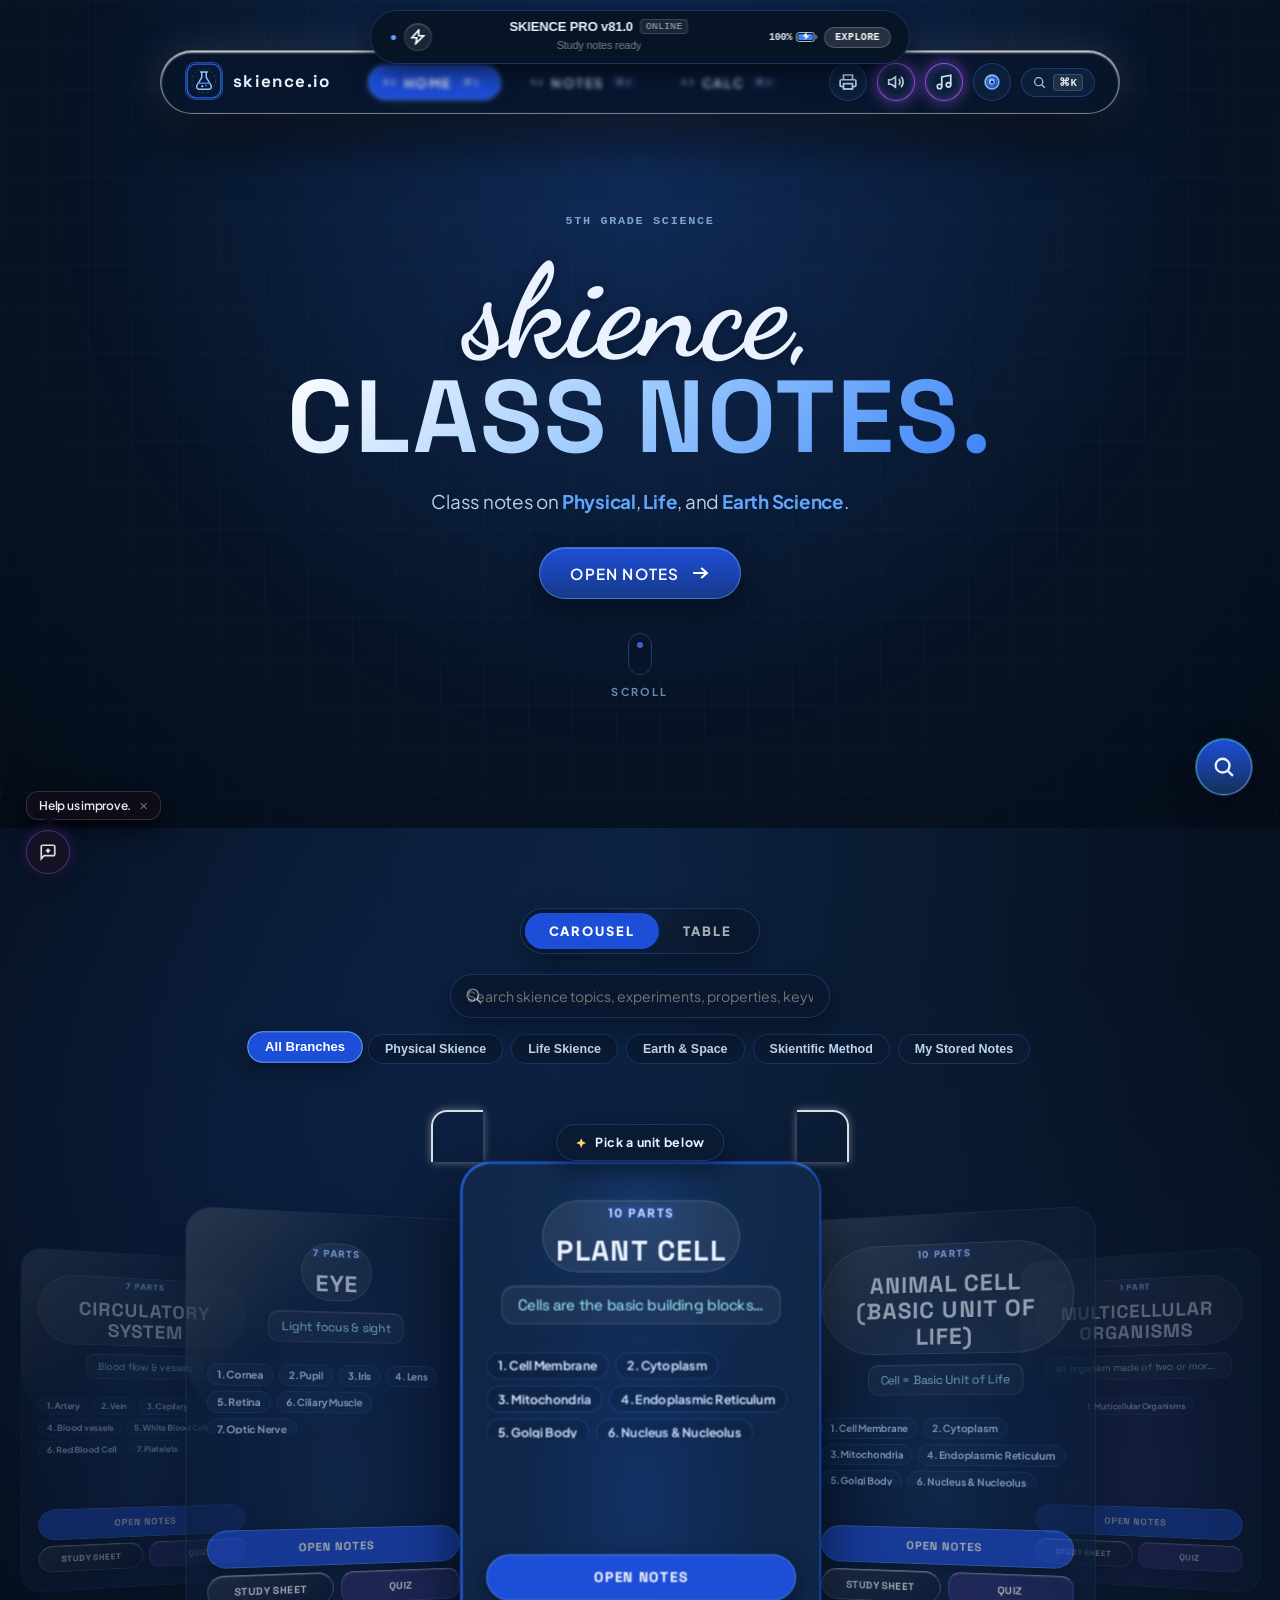
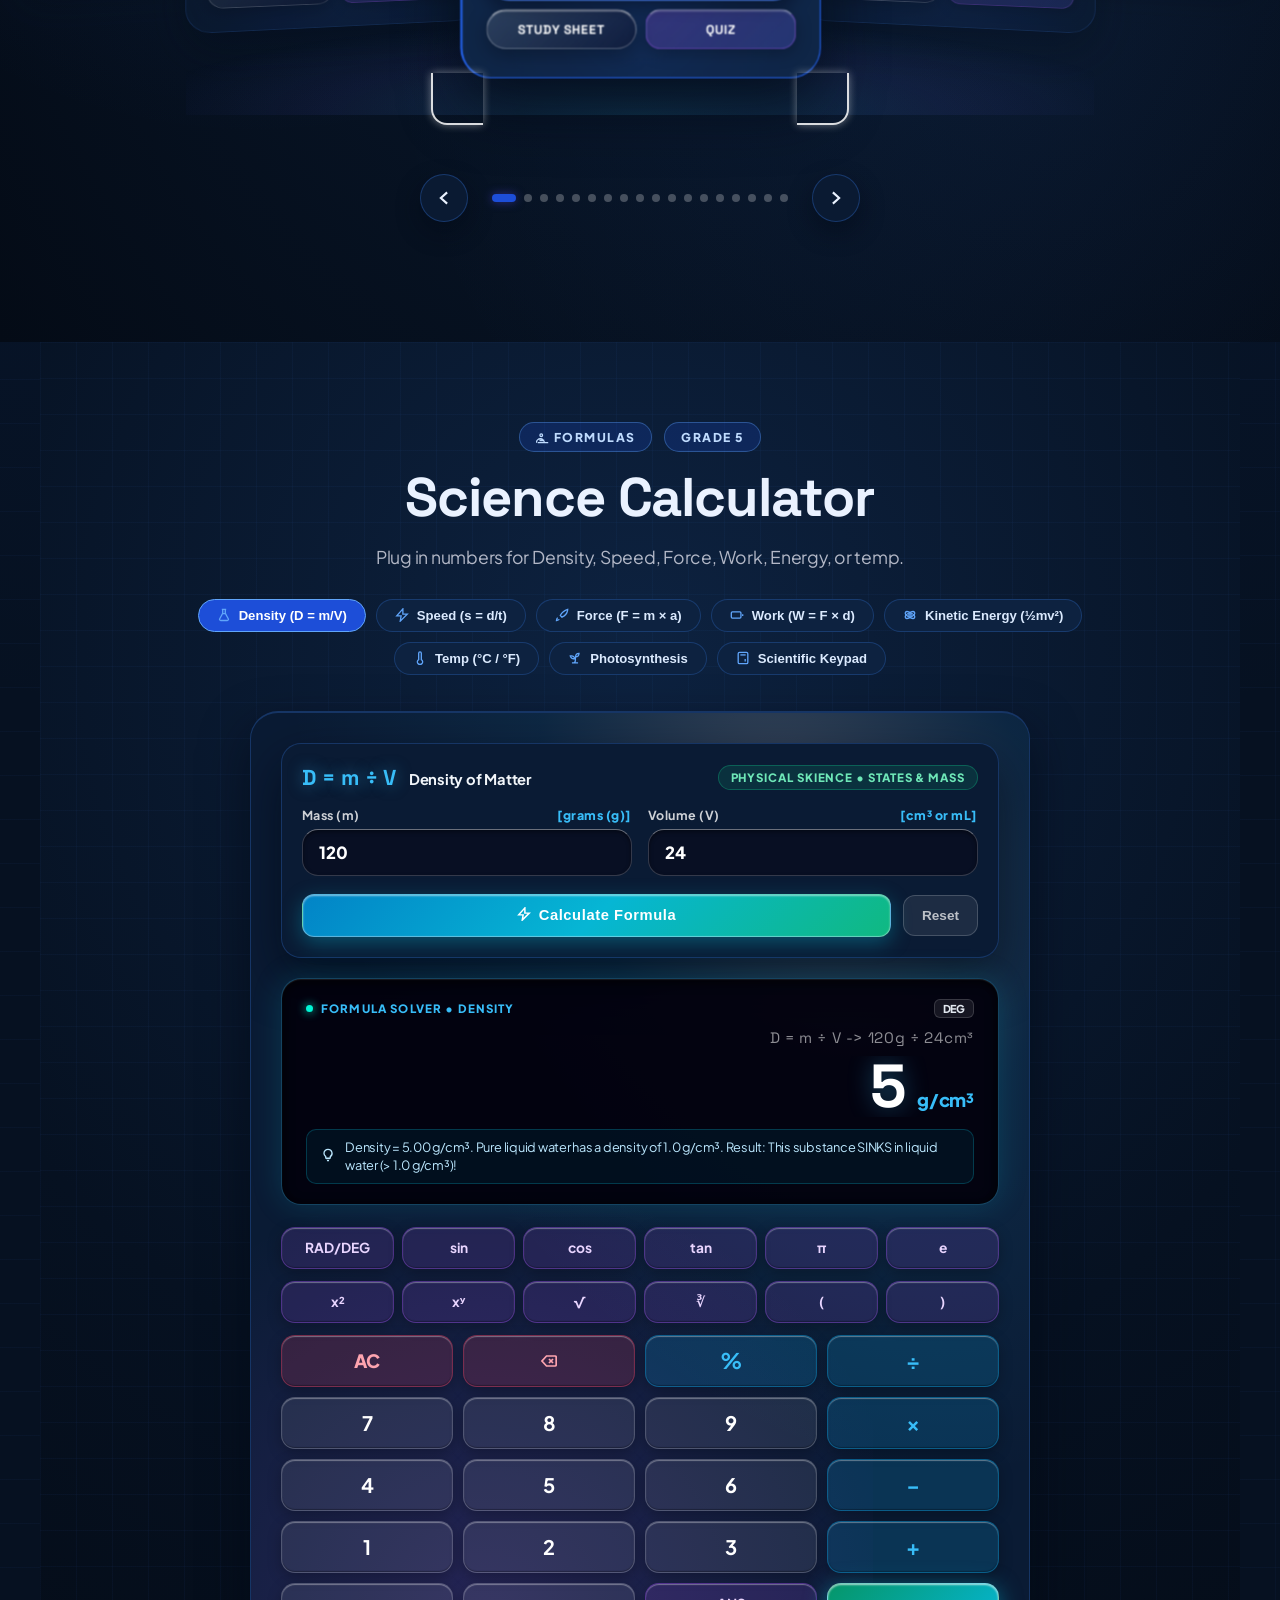
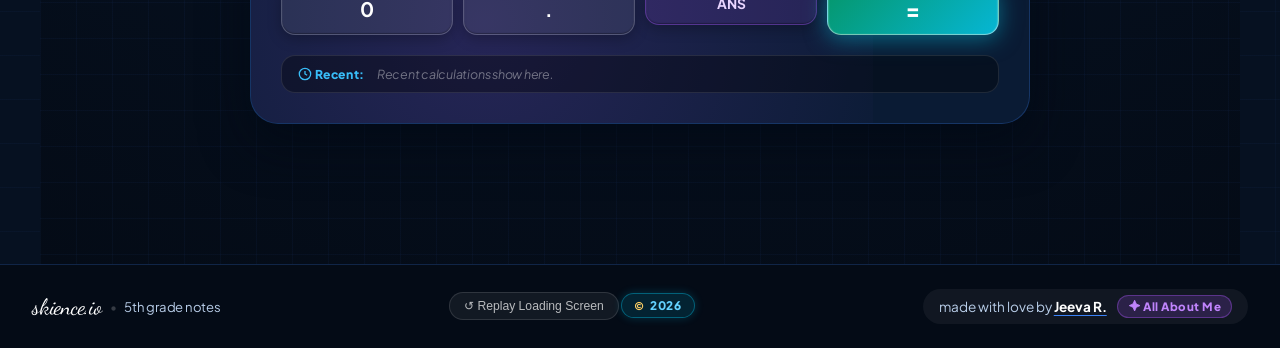
==== commit 7c5c2243: "Lazy-mount modals, deduplicate carousel labels, and rewrite examples" ====
--- a/index.html
+++ b/index.html
@@ -13,12 +13,12 @@
   <!-- Open Graph / Discord / LinkedIn / iMessage -->
   <meta property="og:type" content="website">
   <meta property="og:title" content="skience.io | 5th Grade Science Notes">
-  <meta property="og:description" content="Jeeva's 5th grade science notes, formula solver, and study guides for Physical, Life, and Earth Science.">
+  <meta property="og:description" content="5th grade science notes by Jeeva">
 
   <!-- Twitter / X Card -->
   <meta name="twitter:card" content="summary_large_image">
   <meta name="twitter:title" content="skience.io | 5th Grade Science Notes">
-  <meta name="twitter:description" content="Jeeva's 5th grade science notes, formula solver, and study guides for Physical, Life, and Earth Science.">
+  <meta name="twitter:description" content="5th grade science notes by Jeeva">
 
   <!-- Google Search Console Verification -->
   <meta name="google-site-verification" content="googlea9bf0ceaf0ec041a">
@@ -27,7 +27,7 @@
   <link rel="preconnect" href="https://fonts.gstatic.com" crossorigin>
   <link href="https://fonts.googleapis.com/css2?family=Caveat:wght@600;700&family=Dancing+Script:wght@600;700&family=Instrument+Serif:ital@1&family=Plus+Jakarta+Sans:wght@400;500;600;700;800&family=Silkscreen:wght@400;700&family=Space+Grotesk:wght@500;700;900&display=swap" rel="stylesheet">
   <link rel="stylesheet" href="styles.css?v=138.0">
-  <link rel="stylesheet" href="ios27.css?v=70.0">
+  <link rel="stylesheet" href="ios27.css?v=71.0">
   <link rel="icon" type="image/svg+xml" href="logo.svg">
   <link rel="manifest" href="manifest.json">
   <script>
@@ -335,7 +335,7 @@
     <section id="hero" class="hero-section">
       <canvas id="hero-snow-stars-canvas" class="hero-snow-stars-canvas"></canvas>
       <div class="hero-content">
-        <p class="hero-eyebrow">5th Grade Science &bull; Physical, Life &amp; Earth</p>
+        <p class="hero-eyebrow">5th Grade Science</p>
 
         <h1 class="hero-headline">
           <span class="hero-script-word">skience,</span>
@@ -343,12 +343,12 @@
         </h1>
         
         <p class="hero-subtext">
-          My 5th grade science notes on <strong>Physical Science</strong>, <strong>Life Science</strong>, <strong>Earth &amp; Space</strong>, and the <strong>Scientific Method</strong>.
+          Class notes on <strong>Physical</strong>, <strong>Life</strong>, and <strong>Earth Science</strong>.
         </p>
 
         <div class="hero-action-row" style="flex-wrap: wrap; gap: 14px; justify-content: center;">
           <button class="hero-cta-btn" id="hero-explore-btn">
-            <span>OPEN 5TH GRADE NOTES</span>
+            <span>OPEN NOTES</span>
             <svg viewBox="0 0 16 16" fill="none" stroke="currentColor" stroke-width="1.7"><path d="M2.5 8h11M9 4l4.5 4L9 12"/></svg>
           </button>
         </div>
@@ -401,7 +401,7 @@
           <!-- TOP EXPERIENCE BADGE -->
           <div class="frame-experience-badge">
             <span class="badge-sparkle"><svg viewBox="0 0 16 16" width="12" height="12" fill="currentColor"><polygon points="8 1.5 10 6 14.5 8 10 10 8 14.5 6 10 1.5 8 6 6"/></svg></span>
-            <span>Browse topics below or switch to table view</span>
+            <span>Pick a unit below</span>
           </div>
 
           <!-- 3D CAROUSEL STAGE -->
@@ -436,7 +436,7 @@
       <div id="table-view" class="table-view-container hidden">
         <div class="table-card-glass">
           <div class="table-header-info">
-            <h3 class="table-title">All Science Units</h3>
+            <h3 class="table-title">Units</h3>
             <span class="table-count" id="table-count-badge">0 Topics</span>
           </div>
           
@@ -444,12 +444,12 @@
             <table class="notes-data-table">
               <thead>
                 <tr>
-                  <th>Topic Title</th>
-                  <th>Branch / Category</th>
-                  <th>Core Principle / Law</th>
-                  <th>Concept Squares</th>
-                  <th>Type</th>
-                  <th class="actions-header">Actions</th>
+                  <th>Unit</th>
+                  <th>Topic</th>
+                  <th>Main Idea</th>
+                  <th>Parts</th>
+                  <th>Kind</th>
+                  <th class="actions-header">Open</th>
                 </tr>
               </thead>
               <tbody id="table-body">
@@ -465,12 +465,12 @@
     <section id="calculator-section" class="calculator-section">
       <div class="calculator-section-header">
         <div class="calc-badge-row">
-          <span class="calc-badge-glow"><svg class="ui-icon" viewBox="0 0 16 16" width="13" height="13" fill="none" stroke="currentColor" stroke-width="1.5"><path d="M4 12h5.5M2 14.5h12M9.5 14.5a4.5 4.5 0 1 0-9 0"/><circle cx="6" cy="6" r="1.5"/></svg> SCIENCE FORMULA SOLVER</span>
-          <span class="calc-grade-tag">FORMULA TOOL</span>
+          <span class="calc-badge-glow"><svg class="ui-icon" viewBox="0 0 16 16" width="13" height="13" fill="none" stroke="currentColor" stroke-width="1.5"><path d="M4 12h5.5M2 14.5h12M9.5 14.5a4.5 4.5 0 1 0-9 0"/><circle cx="6" cy="6" r="1.5"/></svg> FORMULAS</span>
+          <span class="calc-grade-tag">GRADE 5</span>
         </div>
         <h2 class="calc-main-title">Science Calculator</h2>
         <p class="calc-main-subtitle">
-          Solve Density, Speed, Force, Work, Kinetic Energy, or °C/°F conversions.
+          Plug in numbers for Density, Speed, Force, Work, Energy, or temp.
         </p>
 
         <!-- Liquid Glass Formula Preset Selector -->
@@ -523,7 +523,7 @@
               <span class="solver-formula-code" id="solver-formula-code">D = m ÷ V</span>
               <span class="solver-formula-name" id="solver-formula-name">Density of Matter</span>
             </div>
-            <span class="solver-principle-badge" id="solver-principle-badge">Physical Skience • States & Mass</span>
+            <span class="solver-principle-badge" id="solver-principle-badge">Physical Science</span>
           </div>
 
           <!-- Dynamic Variable Inputs -->
@@ -564,7 +564,7 @@
           <!-- Scientific Insight / Explanation strip -->
           <div class="screen-insight-bar" id="calc-insight-bar">
             <span class="insight-icon"><svg viewBox="0 0 16 16" width="14" height="14" fill="none" stroke="currentColor" stroke-width="1.5"><path d="M6 12h4M6.8 14.5h2.4M8 1.5a4.6 4.6 0 0 0-4.6 4.6c0 1.6.8 3 2 3.8V11a.7.7 0 0 0 .7.7h3.8a.7.7 0 0 0 .7-.7V9.9a4.6 4.6 0 0 0-2.6-8.4z"/></svg></span>
-            <span class="insight-text" id="calc-insight-text">Enter Mass (g) and Volume (cm³) to find density. Water = 1.0 g/cm³.</span>
+            <span class="insight-text" id="calc-insight-text">Type mass (g) and volume (cm³). Water is 1 g/cm³.</span>
           </div>
         </div>
 
@@ -646,7 +646,7 @@
       <div class="footer-left-content">
         <span class="footer-domain">skience.io</span>
         <span class="footer-divider">•</span>
-        <span>5th Grade Science Notes</span>
+        <span>5th grade notes</span>
       </div>
 
       <div class="footer-center-controls">
@@ -654,7 +654,7 @@
           <span>↺ Replay Loading Screen</span>
         </button>
         <span class="footer-copyright-badge" title="All educational material and unit notes are copyright protected">
-          <span class="copyright-icon">©</span> Copyright Protected
+          <span class="copyright-icon">©</span> 2026
         </span>
       </div>
 
@@ -666,273 +666,7 @@
   </div>
 
   
-  <div id="projects-modal" class="modal-backdrop hidden">
-    <div class="modal-window about-me-window me-skience-container">
-      
-      <div id="me-boot-loader" class="me-boot-loader hidden" title="Click or Press Space to Skip Boot Screen">
-        <div class="me-boot-crt-scanlines"></div>
-        <div class="me-boot-vignette"></div>
-        
-        <div class="me-boot-terminal">
-          <!-- Top Bar -->
-          <div class="me-boot-header">
-            <div class="me-boot-header-left">
-              <span class="me-boot-dot red"></span>
-              <span class="me-boot-dot yellow"></span>
-              <span class="me-boot-dot green"></span>
-              <span class="me-boot-title">profile</span>
-            </div>
-            <div class="me-boot-skip-hint">Click or press Space to skip</div>
-          </div>
-
-          <!-- Diagnostic Stream & Centerpiece -->
-          <div class="me-boot-content">
-            <div class="me-boot-logs" id="me-boot-logs"></div>
-
-            <div class="me-boot-badge-card" id="me-boot-badge-card">
-              <div class="me-boot-chip-icon"><svg viewBox="0 0 16 16" width="22" height="22" fill="none" stroke="currentColor" stroke-width="1.5"><rect x="3" y="3" width="10" height="10" rx="1.2"/><rect x="6" y="6" width="4" height="4"/><path d="M6 1v2M10 1v2M6 13v2M10 13v2M13 6h2M13 10h2M1 6h2M1 10h2"/></svg></div>
-              <div class="me-boot-name">JEEVA RAGHAVAN</div>
-              <div class="me-boot-sub">5th Grade Notes</div>
-              
-              <div class="me-boot-progress-wrap">
-                <div class="me-boot-progress-bar">
-                  <div class="me-boot-progress-fill" id="me-boot-progress-fill"></div>
-                </div>
-                <div class="me-boot-progress-stats">
-                  <span id="me-boot-status-text">Loading...</span>
-                  <span id="me-boot-pct-text">0%</span>
-                </div>
-              </div>
-            </div>
-          </div>
-
-          <div class="me-boot-footer">
-            <span class="me-boot-footer-tag">me.skience.io</span>
-            <span class="me-boot-footer-mem">grade 5</span>
-          </div>
-        </div>
-      </div>
-
-      <!-- Minimalist Header / Navigation Bar -->
-      <header class="me-nav shell">
-        <a class="me-nav-name" href="#me-top">Jeeva Raghavan</a>
-        <nav class="me-nav-links" aria-label="Sections">
-          <a href="#me-projects">Projects</a>
-          <a href="#me-about">About</a>
-          <a href="#me-contact">Contact</a>
-          <a class="me-nav-github" href="https://github.com/jeevaraghvan-ux" target="_blank" rel="noopener noreferrer">
-            GitHub <svg class="icon" viewBox="0 0 16 16" width="12" height="12" fill="none" stroke="currentColor" stroke-width="2"><path d="M5 11L11 5M11 5H6M11 5V10"/></svg>
-          </a>
-          <a class="me-nav-yt" href="https://youtube.com/@rivals0321" target="_blank" rel="noopener noreferrer">
-            YouTube <svg class="icon" viewBox="0 0 16 16" width="12" height="12" fill="none" stroke="currentColor" stroke-width="2"><path d="M5 11L11 5M11 5H6M11 5V10"/></svg>
-          </a>
-        </nav>
-        <button class="modal-close-btn" id="modal-projects-close" aria-label="Close About Me">&times;</button>
-      </header>
-
-      <div class="me-modal-scrollable">
-        <!-- Hero Section -->
-        <section class="me-hero shell" id="me-top">
-          <div class="me-hero-content">
-            <h1 class="me-hero-name">Jeeva Raghavan</h1>
-            <p class="me-hero-line">
-              Developer.<br />Making Things for
-              <a class="accent-green" href="https://skienceisthebest.vercel.app" target="_blank" rel="noopener noreferrer">skience</a>.
-            </p>
-            <div class="me-hero-cta-group">
-              <a class="pixel-button primary" href="#me-projects">
-                See projects <svg class="icon" viewBox="0 0 16 16" width="12" height="12" fill="none" stroke="currentColor" stroke-width="2"><path d="M8 3v10M4 9l4 4 4-4"/></svg>
-              </a>
-            </div>
-            <div class="me-hero-socials">
-              <a href="https://github.com/jeevaraghvan-ux" target="_blank" rel="noopener noreferrer">
-                GitHub <svg class="icon" viewBox="0 0 16 16" width="12" height="12" fill="none" stroke="currentColor" stroke-width="2"><path d="M5 11L11 5M11 5H6M11 5V10"/></svg>
-              </a>
-              <a href="https://youtube.com/@rivals0321" target="_blank" rel="noopener noreferrer">
-                YouTube <svg class="icon" viewBox="0 0 16 16" width="12" height="12" fill="none" stroke="currentColor" stroke-width="2"><path d="M5 11L11 5M11 5H6M11 5V10"/></svg>
-              </a>
-              <a href="mailto:jvrghvn0@gmail.com">
-                Email <svg class="icon" viewBox="0 0 16 16" width="12" height="12" fill="none" stroke="currentColor" stroke-width="2"><path d="M5 11L11 5M11 5H6M11 5V10"/></svg>
-              </a>
-            </div>
-            <div class="hero-ground" aria-hidden="true">
-              <span class="hero-ground-fill"></span>
-            </div>
-          </div>
-        </section>
-
-        <!-- Selected Projects Section -->
-        <section class="me-section shell" id="me-projects">
-          <h2 class="me-section-title">Selected projects</h2>
-          <div class="project-grid">
-            <!-- Project 1: Skience -->
-            <article class="project-card">
-              <div class="project-media">
-                <a href="https://skienceisthebest.vercel.app" target="_blank" rel="noopener noreferrer" aria-label="Visit Skience">
-                  <div class="project-thumb-box skience-thumb">
-                    <span class="thumb-emoji"><svg viewBox="0 0 16 16" width="28" height="28" fill="none" stroke="currentColor" stroke-width="1.5"><path d="M4 12h5.5M2 14.5h12M9.5 14.5a4.5 4.5 0 1 0-9 0"/><circle cx="6" cy="6" r="1.5"/></svg></span>
-                    <span class="thumb-label">skience.io</span>
-                  </div>
-                  <span class="media-visit" aria-hidden="true">
-                    <svg class="icon" viewBox="0 0 16 16" width="14" height="14" fill="none" stroke="currentColor" stroke-width="2"><path d="M5 11L11 5M11 5H6M11 5V10"/></svg>
-                  </span>
-                </a>
-              </div>
-              <h3>Skience</h3>
-              <p>5th grade science notes, formula calculator, and practice quizzes built for class review.</p>
-              <p class="project-tag">Built for learning</p>
-              <div class="project-actions">
-                <a class="text-link" href="https://skienceisthebest.vercel.app" target="_blank" rel="noopener noreferrer">
-                  skienceisthebest.vercel.app <svg class="icon" viewBox="0 0 16 16" width="12" height="12" fill="none" stroke="currentColor" stroke-width="2"><path d="M5 11L11 5M11 5H6M11 5V10"/></svg>
-                </a>
-                <button type="button" class="outline-button inspect-project" data-project="skience">
-                  Explore ⤢
-                </button>
-              </div>
-            </article>
-          </div>
-        </section>
-
-        <!-- About Me Section -->
-        <section class="me-section shell" id="me-about">
-          <h2 class="me-section-title">About me</h2>
-          <div class="about-grid">
-            <button type="button" class="portrait-button" id="me-portrait-btn" aria-label="Say hello to the pixel builder">
-              <div class="avatar-speech-bubble hidden" id="avatar-speech-bubble">Hi, player 2!</div>
-              <canvas id="me-portrait-canvas" width="96" height="96" aria-hidden="true"></canvas>
-              <span class="portrait-caption">Click to say hi</span>
-            </button>
-            <div class="player-card">
-              <h3>Jeeva Raghavan</h3>
-              <p>Class: Developer</p>
-              <div class="inventory">
-                <h4>Inventory</h4>
-                <ul>
-                  <li>
-                    <a href="https://skienceisthebest.vercel.app" target="_blank" rel="noopener noreferrer">Skience</a><span>Learning</span>
-                  </li>
-                  <li>
-                    <a href="#me-top">This site</a><span>All lines of code by hands</span>
-                  </li>
-                </ul>
-              </div>
-              <div class="special-move">
-                <h4>What I do</h4>
-                <p>gng I don't know.</p>
-              </div>
-            </div>
-          </div>
-        </section>
-
-        <!-- Contact Section & macOS Terminal -->
-        <section class="me-section me-contact-section shell" id="me-contact">
-          <h2 class="me-section-title">Contact</h2>
-          <div class="contact-grid">
-            <!-- macOS Terminal -->
-            <div class="terminal" id="me-mac-terminal">
-              <div class="terminal-bar">
-                <div class="terminal-lights" aria-label="macOS Window Controls">
-                  <button type="button" class="mac-light light-red" id="mac-light-close" title="Close / Clear Terminal" aria-label="Close / Clear">
-                    <svg viewBox="0 0 12 12" width="7" height="7" stroke="currentColor" stroke-width="1.8" fill="none"><path d="M2.5 2.5l7 7M9.5 2.5l-7 7"/></svg>
-                  </button>
-                  <button type="button" class="mac-light light-yellow" id="mac-light-minimize" title="Minimize Window" aria-label="Minimize">
-                    <svg viewBox="0 0 12 12" width="7" height="7" stroke="currentColor" stroke-width="1.8" fill="none"><path d="M2 6h8"/></svg>
-                  </button>
-                  <button type="button" class="mac-light light-green" id="mac-light-zoom" title="Expand / Zoom Window" aria-label="Zoom">
-                    <svg viewBox="0 0 12 12" width="7" height="7" stroke="currentColor" stroke-width="1.6" fill="none"><path d="M2.5 4.5V2.5h2M9.5 7.5v2h-2"/></svg>
-                  </button>
-                </div>
-                <div class="terminal-title">
-                  <span class="terminal-title-icon" aria-hidden="true">
-                    <svg viewBox="0 0 16 16" width="11" height="11" fill="none" stroke="currentColor" stroke-width="1.8"><path d="M2 13h12M3 3l5 5-5 5" stroke-linecap="round" stroke-linejoin="round"/></svg>
-                  </span>
-                  <span class="terminal-title-text" id="terminal-title-display">jeeva  //  -zsh  //  80×24</span>
-                </div>
-                <div class="terminal-bar-right">
-                  <span class="terminal-shell-badge">zsh</span>
-                  <button type="button" class="terminal-clear" id="me-terminal-clear" aria-label="Clear terminal" title="Clear Terminal (Cmd+K)">
-                    <svg class="icon" viewBox="0 0 16 16" width="12" height="12" fill="none" stroke="currentColor" stroke-width="2"><path d="M3 3l10 10M13 3L3 13"/></svg>
-                  </button>
-                </div>
-              </div>
-              <div class="terminal-body" id="me-terminal-body" style="position: relative;">
-                <canvas id="me-terminal-matrix-canvas" class="terminal-matrix-canvas hidden"></canvas>
-                <input type="file" id="terminal-custom-audio-file" accept="audio/*" style="display: none;" />
-                <div class="terminal-output" id="me-terminal-output" role="log" aria-live="polite">
-                  <div class="terminal-session-header">Last login: <span id="terminal-login-time">Wed Nov 11 11:39:00</span> on ttys001</div>
-                  <p class="terminal-intro-line">hi. this is jeeva’s terminal. Type <span class="term-hl">help</span> for commands, or use the dock buttons below.</p>
-                </div>
-                <form class="terminal-form" id="me-terminal-form">
-                  <label for="me-terminal-command" class="terminal-prompt-label">
-                    <span class="terminal-prompt-user">guest@jeeva-macbook</span><span class="terminal-prompt-colon">:</span><span class="terminal-prompt-dir">~</span><span class="terminal-prompt-symbol">%</span>
-                  </label>
-                  <div class="terminal-input-wrap">
-                    <input id="me-terminal-command" aria-label="Terminal command" autocomplete="off" spellcheck="false" placeholder="type a command" />
-                    <span class="terminal-cursor" aria-hidden="true"></span>
-                  </div>
-                  <button type="submit" class="terminal-submit" aria-label="Run command" title="Execute (Enter)">
-                    <svg class="icon" viewBox="0 0 16 16" width="12" height="12" fill="none" stroke="currentColor" stroke-width="2"><path d="M3 8h10M9 4l4 4-4 4"/></svg>
-                  </button>
-                </form>
-              </div>
-              <div class="terminal-actions" id="me-terminal-actions">
-                <button type="button" data-command="email"><span class="term-key">⌘1</span> write a note</button>
-                <button type="button" data-command="follow"><span class="term-key">⌘2</span> follow</button>
-                <button type="button" data-command="joke"><span class="term-key">⌘3</span> joke</button>
-                <button type="button" data-command="help"><span class="term-key">⌘4</span> help</button>
-                <button type="button" data-command="quote"><span class="term-key">⌘6</span> quote</button>
-                <button type="button" data-command="music"><span class="term-key">⌘7</span> music</button>
-              </div>
-            </div>
-
-            <!-- Contact Links Side Navigation -->
-            <nav class="contact-links" aria-label="Get in touch">
-              <a class="contact-link" href="https://github.com/jeevaraghvan-ux" target="_blank" rel="noopener noreferrer">
-                <span class="contact-link-name">GitHub</span>
-                <span class="contact-link-detail">@jeevaraghvan-ux</span>
-                <svg class="icon" viewBox="0 0 16 16" width="14" height="14" fill="none" stroke="currentColor" stroke-width="2"><path d="M5 11L11 5M11 5H6M11 5V10"/></svg>
-              </a>
-              <a class="contact-link" href="https://youtube.com/@rivals0321" target="_blank" rel="noopener noreferrer">
-                <span class="contact-link-name">YouTube</span>
-                <span class="contact-link-detail">@rivals0321</span>
-                <svg class="icon" viewBox="0 0 16 16" width="14" height="14" fill="none" stroke="currentColor" stroke-width="2"><path d="M5 11L11 5M11 5H6M11 5V10"/></svg>
-              </a>
-              <a class="contact-link" href="mailto:jvrghvn0@gmail.com">
-                <span class="contact-link-name">Email</span>
-                <span class="contact-link-detail contact-email">jvrghvn0@gmail.com</span>
-                <svg class="icon" viewBox="0 0 16 16" width="14" height="14" fill="none" stroke="currentColor" stroke-width="2"><path d="M5 11L11 5M11 5H6M11 5V10"/></svg>
-              </a>
-            </nav>
-          </div>
-
-          <footer class="me-footer">
-            <p>A little curiosity. A lot of code. &copy; <span id="me-year">2026</span> Jeeva Raghavan</p>
-            <button type="button" class="replay-intro" id="me-replay-btn">
-              Replay intro <svg class="icon" viewBox="0 0 16 16" width="12" height="12" fill="none" stroke="currentColor" stroke-width="2"><path d="M2 8a6 6 0 1 1 1.76 4.24M2 4v4h4"/></svg>
-            </button>
-          </footer>
-        </section>
-      </div>
-
-      <!-- Project Dialog Modal -->
-      <dialog class="project-dialog" id="me-project-dialog">
-        <div class="dialog-bar">
-          <h2 id="me-dialog-title"></h2>
-          <button type="button" class="dialog-close" id="me-dialog-close" aria-label="Close project">
-            <svg class="icon" viewBox="0 0 16 16" width="14" height="14" fill="none" stroke="currentColor" stroke-width="2"><path d="M3 3l10 10M13 3L3 13"/></svg>
-          </button>
-        </div>
-        <div class="dialog-media-preview" id="me-dialog-media"></div>
-        <p class="dialog-description" id="me-dialog-description"></p>
-        <a class="pixel-button primary dialog-link" id="me-dialog-link" target="_blank" rel="noopener noreferrer">
-          Visit project <svg class="icon" viewBox="0 0 16 16" width="12" height="12" fill="none" stroke="currentColor" stroke-width="2"><path d="M5 11L11 5M11 5H6M11 5V10"/></svg>
-        </a>
-      </dialog>
-
-      <!-- Toast Feedback -->
-      <div class="me-toast" id="me-toast" role="status" hidden></div>
-    </div>
-  </div>
+  <div id="projects-modal" class="modal-backdrop hidden"></div>
 
   
   <div id="notes-viewer-modal" class="modal-backdrop hidden">
@@ -940,7 +674,7 @@
       <div class="modal-header" id="modal-header-collapsible">
         <div class="modal-header-top-row">
           <div class="modal-header-badge-row">
-            <span class="modal-cat-badge" id="modal-cat-badge">5TH GRADE SKIENCE</span>
+            <span class="modal-cat-badge" id="modal-cat-badge">NOTES</span>
             <span class="modal-domain-tag">skience.io / notes</span>
           </div>
           <div class="modal-collapsed-title" id="modal-collapsed-title">
@@ -955,14 +689,14 @@
         </div>
 
         <div class="modal-title-area" id="modal-title-area">
-          <h2 class="modal-topic-title" id="modal-topic-title">Scientific Principles</h2>
-          <p class="modal-topic-desc" id="modal-topic-desc">Key terms and examples for this topic.</p>
+          <h2 class="modal-topic-title" id="modal-topic-title">Unit Notes</h2>
+          <p class="modal-topic-desc" id="modal-topic-desc">Main points and examples.</p>
         </div>
       </div>
 
       <!-- INTERACTIVE TABS INSIDE MODAL (NOTES, VISUAL EXPLORER, QUIZ) -->
       <div class="modal-internal-tabs">
-        <button class="modal-tab-btn active" id="modal-tab-notes">Structured Notes</button>
+        <button class="modal-tab-btn active" id="modal-tab-notes">Notes</button>
         <button class="modal-tab-btn" id="modal-tab-practice"><svg class="ui-icon" viewBox="0 0 16 16" width="13" height="13" fill="none" stroke="currentColor" stroke-width="1.5"><path d="M9 1L2 9h5l-1 6 8-8H9z"/></svg> Practice Quiz</button>
       </div>
 
@@ -1019,22 +753,7 @@
   </div>
 
   
-  <div id="riddle-modal" class="modal-backdrop hidden">
-    <div class="modal-window auth-modal-content" style="max-width: 450px; border: 1px solid #2563eb; box-shadow: 0 18px 40px rgba(2, 8, 20, 0.7);">
-      <div class="modal-header">
-        <h2 class="modal-title" style="color: #93c5fd;">Daily Science Riddle</h2>
-        <button class="modal-close" id="riddle-close-btn">&times;</button>
-      </div>
-      <div class="modal-body auth-body" style="padding: 24px; text-align: center;">
-        <p style="font-size: 1.1rem; color: #fff; margin-bottom: 20px;">I have no bones and no voice, but I tell stories of prehistoric life from millions of years ago. I am preserved inside rock layers. What am I?</p>
-        <div style="display: flex; gap: 10px; margin-bottom: 20px;">
-          <input type="text" id="riddle-answer" placeholder="Type your answer..." style="flex: 1; padding: 10px; background: rgba(0,0,0,0.3); border: 1px solid rgba(255,255,255,0.2); border-radius: 8px; color: #fff;" />
-          <button id="riddle-submit" class="btn-modal-action primary" style="background: #1d4ed8;">Guess</button>
-        </div>
-        <p id="riddle-feedback" style="color: var(--accent-cyan); font-weight: bold;"></p>
-      </div>
-    </div>
-  </div>
+  <div id="riddle-modal" class="modal-backdrop hidden"></div>
 
   
   <div id="publish-modal" class="modal-backdrop hidden">
@@ -1179,40 +898,7 @@
   </div>
 
   
-  <div id="feedback-modal" class="modal-backdrop hidden">
-    <div class="modal-window glass-modal feedback-window">
-      <div class="modal-header">
-        <span class="modal-cat-badge">FEEDBACK</span>
-        <button class="modal-close-btn" id="modal-feedback-close">&times;</button>
-      </div>
-      <h2 class="modal-topic-title">Help us improve skience.io</h2>
-      <p class="modal-topic-desc">What topic or fix should I add next?</p>
-      
-      <!-- FORM FOR FEEDBACK & IDEAS (NO SIGN UP / SIGN IN REQUIRED) -->
-      <form id="feedback-form" class="new-note-form">
-        <div class="form-group">
-          <label for="fb-user-name">Your Name or Grade <span style="color: var(--text-muted); font-size: 0.8rem; font-weight: normal;">(Optional)</span></label>
-          <input type="text" id="fb-user-name" placeholder="e.g. 5th Grade Skience Scholar" />
-        </div>
-
-        <div class="form-group">
-          <label for="fb-user-email">Your Email <span style="color: var(--text-muted); font-size: 0.8rem; font-weight: normal;">(Optional, if you want a response from Jeeva)</span></label>
-          <input type="email" id="fb-user-email" placeholder="your.name@gmail.com" />
-        </div>
-        
-        <div class="form-group">
-          <label for="fb-user-message">Your Message or Topic Idea <span class="req">*</span></label>
-          <textarea id="fb-user-message" rows="4" required placeholder="Write a science topic request, question, or bug report..."></textarea>
-        </div>
-
-        <button type="submit" id="btn-submit-feedback" class="btn-modal-action primary" style="width: 100%;">Send Message <svg class="ui-icon" viewBox="0 0 16 16" width="14" height="14" fill="none" stroke="currentColor" stroke-width="1.5"><line x1="14.5" y1="1.5" x2="7.2" y2="8.8"/><polygon points="14.5 1.5 10 14.5 7.2 8.8 1.5 6"/></svg></button>
-        <div style="margin-top: 14px; text-align: center; font-size: 0.82rem; color: rgba(255,255,255,0.65);">
-          <span>Or send an email directly to Jeeva: </span>
-          <a href="mailto:jvrghvn0@gmail.com?subject=skience.io%20Suggestion%20for%20Jeeva" style="color: var(--accent-cyan); text-decoration: underline; font-weight: 700;">jvrghvn0@gmail.com</a>
-        </div>
-      </form>
-    </div>
-  </div>
+  <div id="feedback-modal" class="modal-backdrop hidden"></div>
 
   
   <div id="printable-cheat-sheet" class="printable-area hidden">
@@ -1235,8 +921,8 @@
           <svg viewBox="0 0 16 16" width="18" height="18" fill="none" stroke="currentColor" stroke-width="1.5"><circle cx="7" cy="7" r="5"/><line x1="14.5" y1="14.5" x2="10.8" y2="10.8"/></svg>
         </div>
         <div class="lookup-header-text">
-          <h4>FIND A TOPIC</h4>
-          <span class="lookup-status" id="study-lookup-status">Search notes or formulas</span>
+          <h4>Search</h4>
+          <span class="lookup-status" id="study-lookup-status">Ready</span>
         </div>
         <div class="lookup-header-actions">
           <button type="button" id="study-lookup-clear" class="lookup-tool-btn" title="Clear Results">
@@ -1249,8 +935,7 @@
       <div id="study-lookup-results" class="study-lookup-results">
         <div class="chat-msg lookup-msg">
           <div class="msg-bubble lookup-bubble">
-            <strong>Science Notes Lookup</strong><br>
-            Type a unit, science term, or formula below, or pick a shortcut.
+            Search units or formulas.
           </div>
         </div>
       </div>
@@ -1279,150 +964,12 @@
 
 
   
-  <div id="apple-rings-modal" class="apple-rings-backdrop hidden" aria-modal="true" role="dialog" aria-label="Apple Activity Rings & Study Widget">
-    <div class="apple-rings-window" id="apple-rings-window">
-      <!-- Widget Top Bar -->
-      <div class="apple-rings-header">
-        <div class="apple-rings-title-group">
-          <div class="apple-rings-app-icon">
-            <svg viewBox="0 0 16 16" width="16" height="16" fill="none" stroke="currentColor" stroke-width="1.7"><path d="M8 1.5v13M11.2 3.5H6.5a2.2 2.2 0 0 0 0 4.4h3a2.2 2.2 0 0 1 0 4.4H4.2"/></svg>
-          </div>
-          <div>
-            <div class="apple-rings-title">STUDY PROGRESS</div>
-            <div class="apple-rings-sub">Streak &amp; topics covered</div>
-          </div>
-        </div>
-        <button type="button" class="apple-rings-close-btn" id="apple-rings-close-btn" title="Close (ESC)">
-          <svg viewBox="0 0 16 16" width="14" height="14" fill="none" stroke="currentColor" stroke-width="1.7"><line x1="12" y1="4" x2="4" y2="12"/><line x1="4" y1="4" x2="12" y2="12"/></svg>
-        </button>
-      </div>
-
-      <!-- Main Widget Body: Rings on Left, Metrics on Right -->
-      <div class="apple-rings-body">
-        <!-- Triple Concentric Activity Rings SVG -->
-        <div class="apple-rings-display" title="Triple Activity Rings">
-          <svg class="rings-svg" viewBox="0 0 140 140" width="140" height="140">
-            <!-- Background Tracks -->
-            <circle class="ring-bg ring-bg-outer" cx="70" cy="70" r="54" stroke-width="12"></circle>
-            <circle class="ring-bg ring-bg-middle" cx="70" cy="70" r="39" stroke-width="12"></circle>
-            <circle class="ring-bg ring-bg-inner" cx="70" cy="70" r="24" stroke-width="12"></circle>
-
-            <!-- Active Colored Rings (stroke-dashoffset driven) -->
-            <circle id="ring-outer" class="ring-active ring-outer" cx="70" cy="70" r="54" stroke-width="12" stroke-linecap="round"></circle>
-            <circle id="ring-middle" class="ring-active ring-middle" cx="70" cy="70" r="39" stroke-width="12" stroke-linecap="round"></circle>
-            <circle id="ring-inner" class="ring-active ring-inner" cx="70" cy="70" r="24" stroke-width="12" stroke-linecap="round"></circle>
-          </svg>
-          <div class="rings-center-flair" id="rings-flair-icon"><svg viewBox="0 0 16 16" width="20" height="20" fill="none" stroke="currentColor" stroke-width="1.7"><path d="M9 1L2 9h5l-1 6 8-8H9z"/></svg></div>
-        </div>
-
-        <!-- Ring Metric Legends -->
-        <div class="apple-rings-metrics">
-          <div class="ring-metric-row metric-red">
-            <span class="metric-indicator-dot dot-red"></span>
-            <div class="metric-info">
-              <span class="metric-name">TOPICS EXPLORED</span>
-              <span class="metric-val" id="metric-topics-val">0 / 19</span>
-            </div>
-            <span class="metric-pct" id="metric-topics-pct">0%</span>
-          </div>
-
-          <div class="ring-metric-row metric-cyan">
-            <span class="metric-indicator-dot dot-cyan"></span>
-            <div class="metric-info">
-              <span class="metric-name">CARDS MASTERED</span>
-              <span class="metric-val" id="metric-cards-val">0</span>
-            </div>
-            <span class="metric-pct" id="metric-cards-pct">Active</span>
-          </div>
-
-          <div class="ring-metric-row metric-gold">
-            <span class="metric-indicator-dot dot-gold"></span>
-            <div class="metric-info">
-              <span class="metric-name">PRACTICE STREAK</span>
-              <span class="metric-val" id="metric-quiz-val">0 Solved</span>
-            </div>
-            <span class="metric-pct" id="metric-quiz-pct">Ready</span>
-          </div>
-        </div>
-      </div>
-
-      <!-- Interactive 3D Concept Card Flip Widget (iOS 18 Widget) -->
-      <div class="apple-concept-widget-wrap">
-        <div class="concept-widget-header">
-          <span class="widget-pill-badge">FLASH REVIEW</span>
-          <button type="button" class="concept-shuffle-btn" id="concept-shuffle-btn" title="Shuffle New Concept">
-            <svg viewBox="0 0 16 16" width="12" height="12" fill="none" stroke="currentColor" stroke-width="1.7"><polyline points="10.5 2 14 2 14 5.5"/><line x1="2.5" y1="13.5" x2="14" y2="2"/><polyline points="14 10.5 14 14 10.5 14"/><line x1="10" y1="10" x2="14" y2="14"/><line x1="2.5" y1="2.5" x2="6" y2="6"/></svg>
-            <span>Next</span>
-          </button>
-        </div>
-
-        <!-- 3D Flip Card Container -->
-        <div class="concept-flip-card" id="concept-flip-card" role="button" tabindex="0" title="Click or tap to flip card">
-          <div class="concept-flip-inner" id="concept-flip-inner">
-            <!-- FRONT: Title + Law + Explanation -->
-            <div class="concept-face concept-face-front">
-              <div class="concept-category-badge" id="widget-card-cat">PHYSICAL SCIENCE</div>
-              <h4 class="concept-card-title" id="widget-card-title">Photosynthesis</h4>
-              <p class="concept-card-desc" id="widget-card-desc">Plants use sunlight, water, and carbon dioxide to make sugar (glucose) and release oxygen.</p>
-              <div class="concept-flip-hint">Tap to flip for Memory Trick ↻</div>
-            </div>
-
-            <!-- BACK: Flash Trick + Formula + Jump Button -->
-            <div class="concept-face concept-face-back">
-              <div class="concept-category-badge back-badge">5TH GRADE MEMORY TRICK</div>
-              <div class="concept-card-trick" id="widget-card-trick"><svg class="ui-icon" viewBox="0 0 16 16" width="14" height="14" fill="none" stroke="currentColor" stroke-width="1.5"><path d="M6 12h4M6.8 14.5h2.4M8 1.5a4.6 4.6 0 0 0-4.6 4.6c0 1.6.8 3 2 3.8V11a.7.7 0 0 0 .7.7h3.8a.7.7 0 0 0 .7-.7V9.9a4.6 4.6 0 0 0-2.6-8.4z"/></svg> Sunlight + Water + CO₂ = Plant Power Sugar!</div>
-              <div class="concept-card-formula" id="widget-card-formula">6CO₂ + 6H₂O → C₆H₁₂O₆ + 6O₂</div>
-              <button type="button" class="concept-jump-btn" id="widget-jump-notes-btn">Open Notes →</button>
-            </div>
-          </div>
-        </div>
-      </div>
-    </div>
-  </div>
-
-  
-  <div id="command-hud-modal" class="command-hud-backdrop hidden" aria-modal="true" role="dialog">
-    <div class="command-hud-window" id="command-hud-window">
-      <!-- Search Input Bar -->
-      <div class="command-hud-search-bar">
-        <div class="command-hud-search-icon">
-          <svg viewBox="0 0 16 16" fill="none" stroke="currentColor" stroke-width="1.7"><circle cx="7" cy="7" r="5"/><line x1="14.5" y1="14.5" x2="10.8" y2="10.8"/></svg>
-        </div>
-        <input type="text" id="command-hud-input" class="command-hud-input" placeholder="Type a command, search 5th grade notes, formulas, or tools..." autocomplete="off" spellcheck="false" />
-        <div class="command-hud-badges">
-          <kbd class="hud-kbd" id="command-hud-esc-btn" title="Close (ESC)">ESC</kbd>
-        </div>
-      </div>
-
-      <!-- Quick Category Filter Bar -->
-      <div class="command-hud-filter-chips">
-        <button type="button" class="hud-filter-chip active" data-hud-filter="all">All</button>
-        <button type="button" class="hud-filter-chip" data-hud-filter="actions">Actions</button>
-        <button type="button" class="hud-filter-chip" data-hud-filter="science">Science Topics</button>
-        <button type="button" class="hud-filter-chip" data-hud-filter="tools">Tools &amp; Audio</button>
-        <button type="button" class="hud-filter-chip" data-hud-filter="easter">Easter Eggs</button>
-      </div>
-
-      <!-- Results List Container -->
-      <div class="command-hud-results" id="command-hud-results" role="listbox">
-        <!-- Rendered via JavaScript -->
-      </div>
-
-      <!-- Bottom Hardware Telemetry Footer -->
-      <div class="command-hud-footer">
-        <div class="command-hud-footer-left">
-          <span class="hud-footer-hint"><kbd class="hud-kbd-mini">↑</kbd><kbd class="hud-kbd-mini">↓</kbd> Navigate</span>
-          <span class="hud-footer-hint"><kbd class="hud-kbd-mini">↵</kbd> Run</span>
-          <span class="hud-footer-hint"><kbd class="hud-kbd-mini">ESC</kbd> Close</span>
-        </div>
-        <div class="command-hud-footer-right">
-          <span class="hud-system-status"><span class="hud-status-led"></span> Quick Search</span>
-        </div>
-      </div>
-    </div>
-  </div>
-
-  <script src="published_notes.js?v=65.0"></script>
+  <div id="apple-rings-modal" class="apple-rings-backdrop hidden" aria-modal="true" role="dialog" aria-label="Apple Activity Rings & Study Widget"></div>
+
+  
+  <div id="command-hud-modal" class="command-hud-backdrop hidden" aria-modal="true" role="dialog"></div>
+
+  <script src="published_notes.js?v=66.0"></script>
     
   <div id="concept-image-lightbox" class="modal-backdrop hidden" style="z-index: 100000;">
     <div class="lightbox-modal-content">
@@ -1434,6 +981,6 @@
     </div>
   </div>
 
-  <script src="app.js?v=140.0"></script>
+  <script src="app.js?v=141.0"></script>
 </body>
 </html>
--- a/ios27.css
+++ b/ios27.css
@@ -375,6 +375,7 @@
 
 .study-lookup-panel.hidden {
   opacity: 0;
+  visibility: hidden;
   transform: scale(0.5) translateY(50px);
   pointer-events: none;
 }
@@ -3317,6 +3318,7 @@
 
 .study-lookup-panel.hidden {
   opacity: 0;
+  visibility: hidden;
   transform: scale(0.8) translateY(24px);
   pointer-events: none;
 }
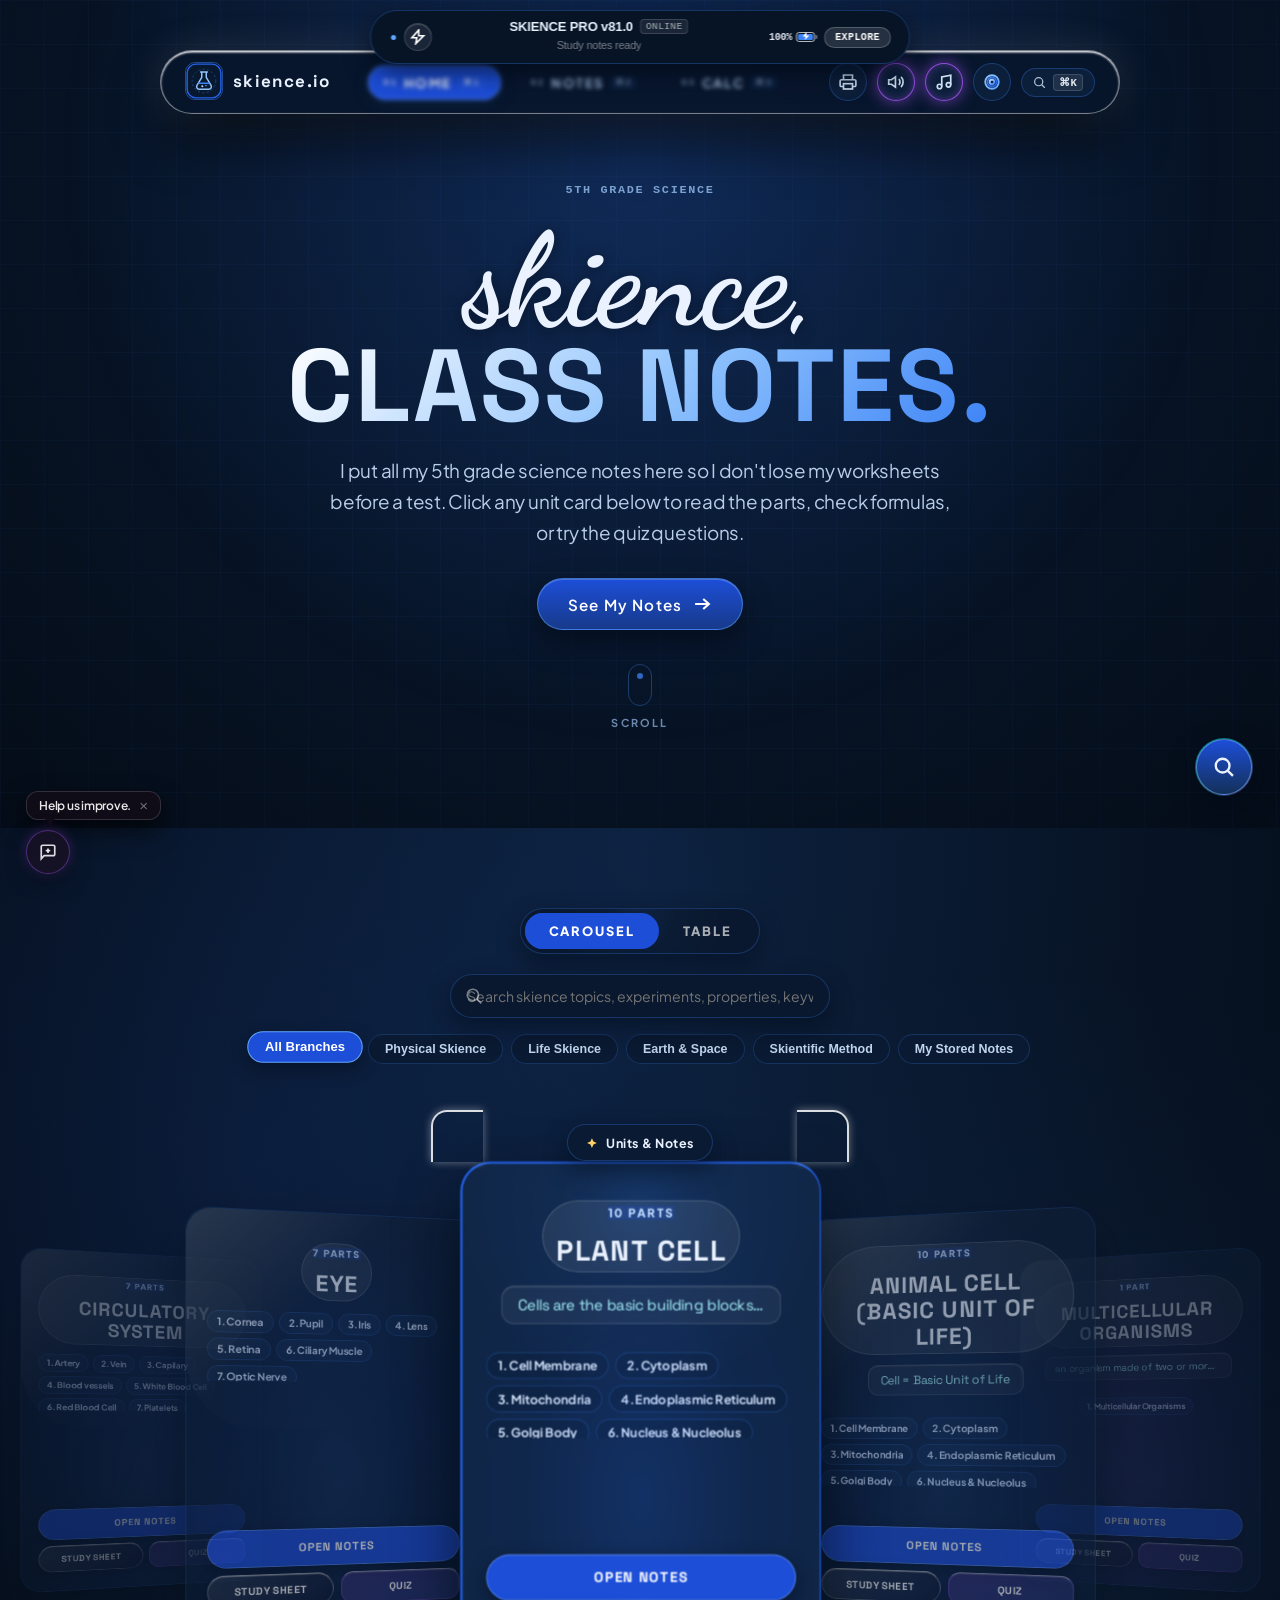
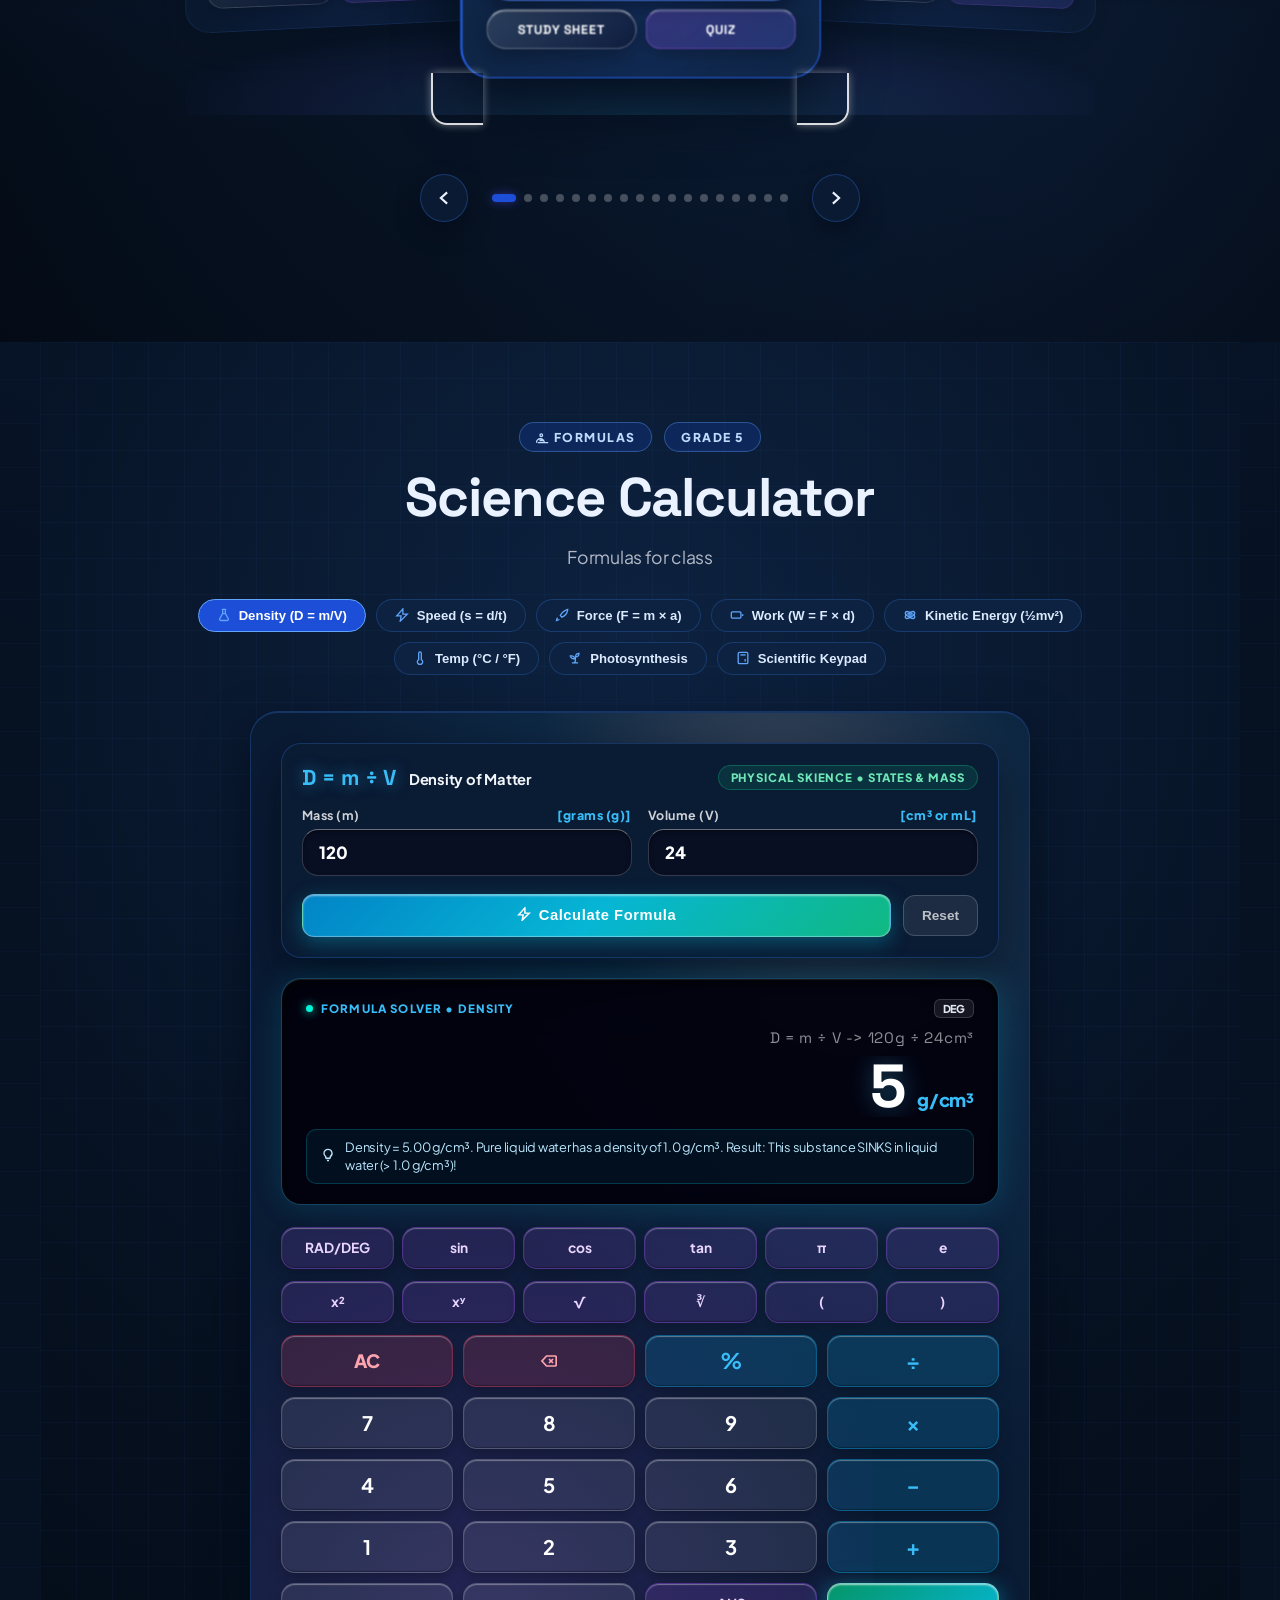
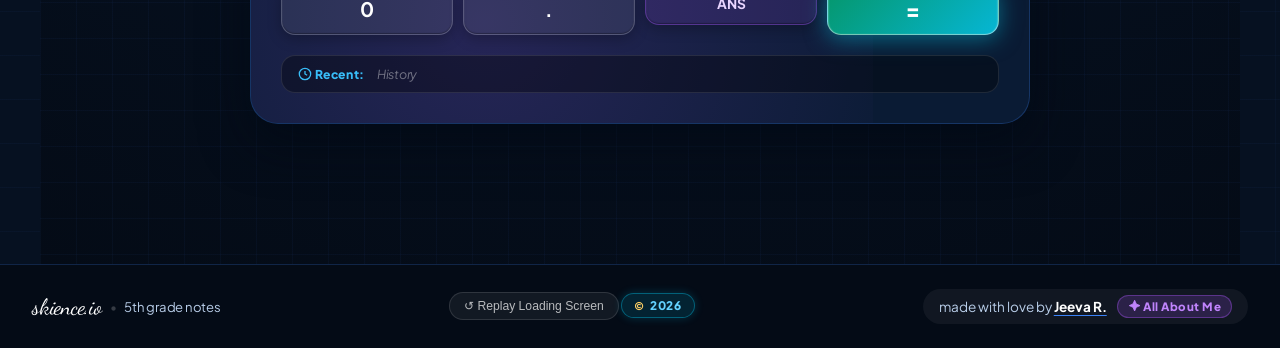
==== commit 779fbdfd: "Restore human copy, remove synthetic card subtitles, vary study examples" ====
--- a/index.html
+++ b/index.html
@@ -123,7 +123,7 @@
             <span class="island-badge hidden" id="island-badge">PRO</span>
           </div>
           <div class="island-sub-row">
-            <span class="island-subtitle hidden" id="island-subtitle">Tap for Mac Deck</span>
+            <span class="island-subtitle hidden" id="island-subtitle">Music</span>
           </div>
         </div>
 
@@ -152,7 +152,7 @@
           </div>
           <div class="mac-sys-badge" id="mac-sys-audio-device" title="Audio Output Device">
             <span class="sys-audio-icon"><svg viewBox="0 0 16 16" width="14" height="14" fill="none" stroke="currentColor" stroke-width="1.5"><path d="M2 12V8a6 6 0 0 1 12 0v4"/><rect x="1.5" y="10" width="3" height="4.5" rx="1"/><rect x="11.5" y="10" width="3" height="4.5" rx="1"/></svg></span>
-            <span class="sys-audio-text">Mac Audio • Spatial</span>
+            <span class="sys-audio-text">Audio</span>
           </div>
         </div>
 
@@ -172,7 +172,7 @@
               </div>
               <div class="mac-deck-info">
                 <span class="mac-deck-title" id="mac-deck-title">Am I Wrong</span>
-                <span class="mac-deck-sub" id="mac-deck-sub">Background Audio • Playing</span>
+                <span class="mac-deck-sub" id="mac-deck-sub">Playing</span>
               </div>
             </div>
             <div class="mac-deck-right">
@@ -221,7 +221,7 @@
               <!-- Timer closes automatically on hover drag-away -->
             </div>
             <div class="mac-timer-digits" id="mac-timer-digits">25:00</div>
-            <div class="mac-timer-sub" id="mac-timer-sub">Study Sprint • Tap presets or start</div>
+            <div class="mac-timer-sub" id="mac-timer-sub">Timer</div>
           </div>
           <div class="mac-timer-presets">
             <button type="button" class="mac-timer-preset active" data-time="1500">25m Focus</button>
@@ -343,12 +343,12 @@
         </h1>
         
         <p class="hero-subtext">
-          Class notes on <strong>Physical</strong>, <strong>Life</strong>, and <strong>Earth Science</strong>.
+          I put all my 5th grade science notes here so I don't lose my worksheets before a test. Click any unit card below to read the parts, check formulas, or try the quiz questions.
         </p>
 
         <div class="hero-action-row" style="flex-wrap: wrap; gap: 14px; justify-content: center;">
           <button class="hero-cta-btn" id="hero-explore-btn">
-            <span>OPEN NOTES</span>
+            <span>See My Notes</span>
             <svg viewBox="0 0 16 16" fill="none" stroke="currentColor" stroke-width="1.7"><path d="M2.5 8h11M9 4l4.5 4L9 12"/></svg>
           </button>
         </div>
@@ -401,7 +401,7 @@
           <!-- TOP EXPERIENCE BADGE -->
           <div class="frame-experience-badge">
             <span class="badge-sparkle"><svg viewBox="0 0 16 16" width="12" height="12" fill="currentColor"><polygon points="8 1.5 10 6 14.5 8 10 10 8 14.5 6 10 1.5 8 6 6"/></svg></span>
-            <span>Pick a unit below</span>
+            <span>Units &amp; Notes</span>
           </div>
 
           <!-- 3D CAROUSEL STAGE -->
@@ -470,7 +470,7 @@
         </div>
         <h2 class="calc-main-title">Science Calculator</h2>
         <p class="calc-main-subtitle">
-          Plug in numbers for Density, Speed, Force, Work, Energy, or temp.
+          Formulas for class
         </p>
 
         <!-- Liquid Glass Formula Preset Selector -->
@@ -564,7 +564,7 @@
           <!-- Scientific Insight / Explanation strip -->
           <div class="screen-insight-bar" id="calc-insight-bar">
             <span class="insight-icon"><svg viewBox="0 0 16 16" width="14" height="14" fill="none" stroke="currentColor" stroke-width="1.5"><path d="M6 12h4M6.8 14.5h2.4M8 1.5a4.6 4.6 0 0 0-4.6 4.6c0 1.6.8 3 2 3.8V11a.7.7 0 0 0 .7.7h3.8a.7.7 0 0 0 .7-.7V9.9a4.6 4.6 0 0 0-2.6-8.4z"/></svg></span>
-            <span class="insight-text" id="calc-insight-text">Type mass (g) and volume (cm³). Water is 1 g/cm³.</span>
+            <span class="insight-text" id="calc-insight-text">D = m ÷ V</span>
           </div>
         </div>
 
@@ -623,7 +623,7 @@
         <div class="calc-history-strip" id="calc-history-strip">
           <div class="history-label"><svg class="ui-icon" viewBox="0 0 16 16" width="13" height="13" fill="none" stroke="currentColor" stroke-width="1.5"><circle cx="8" cy="8" r="6.5"/><polyline points="8 4.5 8 8 10.5 9.5"/></svg> Recent:</div>
           <div class="history-tags-scroll" id="calc-history-tags">
-            <span class="history-pill-placeholder">Recent calculations show here.</span>
+            <span class="history-pill-placeholder">History</span>
           </div>
         </div>
       </div>
@@ -666,7 +666,273 @@
   </div>
 
   
-  <div id="projects-modal" class="modal-backdrop hidden"></div>
+  <div id="projects-modal" class="modal-backdrop hidden">
+    <div class="modal-window about-me-window me-skience-container">
+      
+      <div id="me-boot-loader" class="me-boot-loader hidden" title="Click or Press Space to Skip Boot Screen">
+        <div class="me-boot-crt-scanlines"></div>
+        <div class="me-boot-vignette"></div>
+        
+        <div class="me-boot-terminal">
+          <!-- Top Bar -->
+          <div class="me-boot-header">
+            <div class="me-boot-header-left">
+              <span class="me-boot-dot red"></span>
+              <span class="me-boot-dot yellow"></span>
+              <span class="me-boot-dot green"></span>
+              <span class="me-boot-title">profile</span>
+            </div>
+            <div class="me-boot-skip-hint">Click or press Space to skip</div>
+          </div>
+
+          <!-- Diagnostic Stream & Centerpiece -->
+          <div class="me-boot-content">
+            <div class="me-boot-logs" id="me-boot-logs"></div>
+
+            <div class="me-boot-badge-card" id="me-boot-badge-card">
+              <div class="me-boot-chip-icon"><svg viewBox="0 0 16 16" width="22" height="22" fill="none" stroke="currentColor" stroke-width="1.5"><rect x="3" y="3" width="10" height="10" rx="1.2"/><rect x="6" y="6" width="4" height="4"/><path d="M6 1v2M10 1v2M6 13v2M10 13v2M13 6h2M13 10h2M1 6h2M1 10h2"/></svg></div>
+              <div class="me-boot-name">JEEVA RAGHAVAN</div>
+              <div class="me-boot-sub">5th Grade Notes</div>
+              
+              <div class="me-boot-progress-wrap">
+                <div class="me-boot-progress-bar">
+                  <div class="me-boot-progress-fill" id="me-boot-progress-fill"></div>
+                </div>
+                <div class="me-boot-progress-stats">
+                  <span id="me-boot-status-text">Loading...</span>
+                  <span id="me-boot-pct-text">0%</span>
+                </div>
+              </div>
+            </div>
+          </div>
+
+          <div class="me-boot-footer">
+            <span class="me-boot-footer-tag">me.skience.io</span>
+            <span class="me-boot-footer-mem">grade 5</span>
+          </div>
+        </div>
+      </div>
+
+      <!-- Minimalist Header / Navigation Bar -->
+      <header class="me-nav shell">
+        <a class="me-nav-name" href="#me-top">Jeeva Raghavan</a>
+        <nav class="me-nav-links" aria-label="Sections">
+          <a href="#me-projects">Projects</a>
+          <a href="#me-about">About</a>
+          <a href="#me-contact">Contact</a>
+          <a class="me-nav-github" href="https://github.com/jeevaraghvan-ux" target="_blank" rel="noopener noreferrer">
+            GitHub <svg class="icon" viewBox="0 0 16 16" width="12" height="12" fill="none" stroke="currentColor" stroke-width="2"><path d="M5 11L11 5M11 5H6M11 5V10"/></svg>
+          </a>
+          <a class="me-nav-yt" href="https://youtube.com/@rivals0321" target="_blank" rel="noopener noreferrer">
+            YouTube <svg class="icon" viewBox="0 0 16 16" width="12" height="12" fill="none" stroke="currentColor" stroke-width="2"><path d="M5 11L11 5M11 5H6M11 5V10"/></svg>
+          </a>
+        </nav>
+        <button class="modal-close-btn" id="modal-projects-close" aria-label="Close About Me">&times;</button>
+      </header>
+
+      <div class="me-modal-scrollable">
+        <!-- Hero Section -->
+        <section class="me-hero shell" id="me-top">
+          <div class="me-hero-content">
+            <h1 class="me-hero-name">Jeeva Raghavan</h1>
+            <p class="me-hero-line">
+              Developer.<br />Making Things for
+              <a class="accent-green" href="https://skienceisthebest.vercel.app" target="_blank" rel="noopener noreferrer">skience</a>.
+            </p>
+            <div class="me-hero-cta-group">
+              <a class="pixel-button primary" href="#me-projects">
+                See projects <svg class="icon" viewBox="0 0 16 16" width="12" height="12" fill="none" stroke="currentColor" stroke-width="2"><path d="M8 3v10M4 9l4 4 4-4"/></svg>
+              </a>
+            </div>
+            <div class="me-hero-socials">
+              <a href="https://github.com/jeevaraghvan-ux" target="_blank" rel="noopener noreferrer">
+                GitHub <svg class="icon" viewBox="0 0 16 16" width="12" height="12" fill="none" stroke="currentColor" stroke-width="2"><path d="M5 11L11 5M11 5H6M11 5V10"/></svg>
+              </a>
+              <a href="https://youtube.com/@rivals0321" target="_blank" rel="noopener noreferrer">
+                YouTube <svg class="icon" viewBox="0 0 16 16" width="12" height="12" fill="none" stroke="currentColor" stroke-width="2"><path d="M5 11L11 5M11 5H6M11 5V10"/></svg>
+              </a>
+              <a href="mailto:jvrghvn0@gmail.com">
+                Email <svg class="icon" viewBox="0 0 16 16" width="12" height="12" fill="none" stroke="currentColor" stroke-width="2"><path d="M5 11L11 5M11 5H6M11 5V10"/></svg>
+              </a>
+            </div>
+            <div class="hero-ground" aria-hidden="true">
+              <span class="hero-ground-fill"></span>
+            </div>
+          </div>
+        </section>
+
+        <!-- Selected Projects Section -->
+        <section class="me-section shell" id="me-projects">
+          <h2 class="me-section-title">Selected projects</h2>
+          <div class="project-grid">
+            <!-- Project 1: Skience -->
+            <article class="project-card">
+              <div class="project-media">
+                <a href="https://skienceisthebest.vercel.app" target="_blank" rel="noopener noreferrer" aria-label="Visit Skience">
+                  <div class="project-thumb-box skience-thumb">
+                    <span class="thumb-emoji"><svg viewBox="0 0 16 16" width="28" height="28" fill="none" stroke="currentColor" stroke-width="1.5"><path d="M4 12h5.5M2 14.5h12M9.5 14.5a4.5 4.5 0 1 0-9 0"/><circle cx="6" cy="6" r="1.5"/></svg></span>
+                    <span class="thumb-label">skience.io</span>
+                  </div>
+                  <span class="media-visit" aria-hidden="true">
+                    <svg class="icon" viewBox="0 0 16 16" width="14" height="14" fill="none" stroke="currentColor" stroke-width="2"><path d="M5 11L11 5M11 5H6M11 5V10"/></svg>
+                  </span>
+                </a>
+              </div>
+              <h3>Skience</h3>
+              <p>My 5th grade science notes, formulas, and practice quizzes.</p>
+              <p class="project-tag">Built for learning</p>
+              <div class="project-actions">
+                <a class="text-link" href="https://skienceisthebest.vercel.app" target="_blank" rel="noopener noreferrer">
+                  skienceisthebest.vercel.app <svg class="icon" viewBox="0 0 16 16" width="12" height="12" fill="none" stroke="currentColor" stroke-width="2"><path d="M5 11L11 5M11 5H6M11 5V10"/></svg>
+                </a>
+                <button type="button" class="outline-button inspect-project" data-project="skience">
+                  Explore ⤢
+                </button>
+              </div>
+            </article>
+          </div>
+        </section>
+
+        <!-- About Me Section -->
+        <section class="me-section shell" id="me-about">
+          <h2 class="me-section-title">About me</h2>
+          <div class="about-grid">
+            <button type="button" class="portrait-button" id="me-portrait-btn" aria-label="Say hello to the pixel builder">
+              <div class="avatar-speech-bubble hidden" id="avatar-speech-bubble">Hi, player 2!</div>
+              <canvas id="me-portrait-canvas" width="96" height="96" aria-hidden="true"></canvas>
+              <span class="portrait-caption">Click to say hi</span>
+            </button>
+            <div class="player-card">
+              <h3>Jeeva Raghavan</h3>
+              <p>Class: Developer</p>
+              <div class="inventory">
+                <h4>Inventory</h4>
+                <ul>
+                  <li>
+                    <a href="https://skienceisthebest.vercel.app" target="_blank" rel="noopener noreferrer">Skience</a><span>Learning</span>
+                  </li>
+                  <li>
+                    <a href="#me-top">This site</a><span>All lines of code by hands</span>
+                  </li>
+                </ul>
+              </div>
+              <div class="special-move">
+                <h4>What I do</h4>
+                <p>gng I don't know.</p>
+              </div>
+            </div>
+          </div>
+        </section>
+
+        <!-- Contact Section & macOS Terminal -->
+        <section class="me-section me-contact-section shell" id="me-contact">
+          <h2 class="me-section-title">Contact</h2>
+          <div class="contact-grid">
+            <!-- macOS Terminal -->
+            <div class="terminal" id="me-mac-terminal">
+              <div class="terminal-bar">
+                <div class="terminal-lights" aria-label="macOS Window Controls">
+                  <button type="button" class="mac-light light-red" id="mac-light-close" title="Close / Clear Terminal" aria-label="Close / Clear">
+                    <svg viewBox="0 0 12 12" width="7" height="7" stroke="currentColor" stroke-width="1.8" fill="none"><path d="M2.5 2.5l7 7M9.5 2.5l-7 7"/></svg>
+                  </button>
+                  <button type="button" class="mac-light light-yellow" id="mac-light-minimize" title="Minimize Window" aria-label="Minimize">
+                    <svg viewBox="0 0 12 12" width="7" height="7" stroke="currentColor" stroke-width="1.8" fill="none"><path d="M2 6h8"/></svg>
+                  </button>
+                  <button type="button" class="mac-light light-green" id="mac-light-zoom" title="Expand / Zoom Window" aria-label="Zoom">
+                    <svg viewBox="0 0 12 12" width="7" height="7" stroke="currentColor" stroke-width="1.6" fill="none"><path d="M2.5 4.5V2.5h2M9.5 7.5v2h-2"/></svg>
+                  </button>
+                </div>
+                <div class="terminal-title">
+                  <span class="terminal-title-icon" aria-hidden="true">
+                    <svg viewBox="0 0 16 16" width="11" height="11" fill="none" stroke="currentColor" stroke-width="1.8"><path d="M2 13h12M3 3l5 5-5 5" stroke-linecap="round" stroke-linejoin="round"/></svg>
+                  </span>
+                  <span class="terminal-title-text" id="terminal-title-display">jeeva  //  -zsh  //  80×24</span>
+                </div>
+                <div class="terminal-bar-right">
+                  <span class="terminal-shell-badge">zsh</span>
+                  <button type="button" class="terminal-clear" id="me-terminal-clear" aria-label="Clear terminal" title="Clear Terminal (Cmd+K)">
+                    <svg class="icon" viewBox="0 0 16 16" width="12" height="12" fill="none" stroke="currentColor" stroke-width="2"><path d="M3 3l10 10M13 3L3 13"/></svg>
+                  </button>
+                </div>
+              </div>
+              <div class="terminal-body" id="me-terminal-body" style="position: relative;">
+                <canvas id="me-terminal-matrix-canvas" class="terminal-matrix-canvas hidden"></canvas>
+                <input type="file" id="terminal-custom-audio-file" accept="audio/*" style="display: none;" />
+                <div class="terminal-output" id="me-terminal-output" role="log" aria-live="polite">
+                  <div class="terminal-session-header">Last login: <span id="terminal-login-time">Wed Nov 11 11:39:00</span> on ttys001</div>
+                  <p class="terminal-intro-line">type <span class="term-hl">help</span> or click a button below.</p>
+                </div>
+                <form class="terminal-form" id="me-terminal-form">
+                  <label for="me-terminal-command" class="terminal-prompt-label">
+                    <span class="terminal-prompt-user">guest@jeeva-macbook</span><span class="terminal-prompt-colon">:</span><span class="terminal-prompt-dir">~</span><span class="terminal-prompt-symbol">%</span>
+                  </label>
+                  <div class="terminal-input-wrap">
+                    <input id="me-terminal-command" aria-label="Terminal command" autocomplete="off" spellcheck="false" placeholder="type a command" />
+                    <span class="terminal-cursor" aria-hidden="true"></span>
+                  </div>
+                  <button type="submit" class="terminal-submit" aria-label="Run command" title="Execute (Enter)">
+                    <svg class="icon" viewBox="0 0 16 16" width="12" height="12" fill="none" stroke="currentColor" stroke-width="2"><path d="M3 8h10M9 4l4 4-4 4"/></svg>
+                  </button>
+                </form>
+              </div>
+              <div class="terminal-actions" id="me-terminal-actions">
+                <button type="button" data-command="email"><span class="term-key">⌘1</span> write a note</button>
+                <button type="button" data-command="follow"><span class="term-key">⌘2</span> follow</button>
+                <button type="button" data-command="joke"><span class="term-key">⌘3</span> joke</button>
+                <button type="button" data-command="help"><span class="term-key">⌘4</span> help</button>
+                <button type="button" data-command="quote"><span class="term-key">⌘6</span> quote</button>
+                <button type="button" data-command="music"><span class="term-key">⌘7</span> music</button>
+              </div>
+            </div>
+
+            <!-- Contact Links Side Navigation -->
+            <nav class="contact-links" aria-label="Get in touch">
+              <a class="contact-link" href="https://github.com/jeevaraghvan-ux" target="_blank" rel="noopener noreferrer">
+                <span class="contact-link-name">GitHub</span>
+                <span class="contact-link-detail">@jeevaraghvan-ux</span>
+                <svg class="icon" viewBox="0 0 16 16" width="14" height="14" fill="none" stroke="currentColor" stroke-width="2"><path d="M5 11L11 5M11 5H6M11 5V10"/></svg>
+              </a>
+              <a class="contact-link" href="https://youtube.com/@rivals0321" target="_blank" rel="noopener noreferrer">
+                <span class="contact-link-name">YouTube</span>
+                <span class="contact-link-detail">@rivals0321</span>
+                <svg class="icon" viewBox="0 0 16 16" width="14" height="14" fill="none" stroke="currentColor" stroke-width="2"><path d="M5 11L11 5M11 5H6M11 5V10"/></svg>
+              </a>
+              <a class="contact-link" href="mailto:jvrghvn0@gmail.com">
+                <span class="contact-link-name">Email</span>
+                <span class="contact-link-detail contact-email">jvrghvn0@gmail.com</span>
+                <svg class="icon" viewBox="0 0 16 16" width="14" height="14" fill="none" stroke="currentColor" stroke-width="2"><path d="M5 11L11 5M11 5H6M11 5V10"/></svg>
+              </a>
+            </nav>
+          </div>
+
+          <footer class="me-footer">
+            <p>Made by &copy; <span id="me-year">2026</span> Jeeva Raghavan</p>
+            <button type="button" class="replay-intro" id="me-replay-btn">
+              Replay intro <svg class="icon" viewBox="0 0 16 16" width="12" height="12" fill="none" stroke="currentColor" stroke-width="2"><path d="M2 8a6 6 0 1 1 1.76 4.24M2 4v4h4"/></svg>
+            </button>
+          </footer>
+        </section>
+      </div>
+
+      <!-- Project Dialog Modal -->
+      <dialog class="project-dialog" id="me-project-dialog">
+        <div class="dialog-bar">
+          <h2 id="me-dialog-title"></h2>
+          <button type="button" class="dialog-close" id="me-dialog-close" aria-label="Close project">
+            <svg class="icon" viewBox="0 0 16 16" width="14" height="14" fill="none" stroke="currentColor" stroke-width="2"><path d="M3 3l10 10M13 3L3 13"/></svg>
+          </button>
+        </div>
+        <div class="dialog-media-preview" id="me-dialog-media"></div>
+        <p class="dialog-description" id="me-dialog-description"></p>
+        <a class="pixel-button primary dialog-link" id="me-dialog-link" target="_blank" rel="noopener noreferrer">
+          Visit project <svg class="icon" viewBox="0 0 16 16" width="12" height="12" fill="none" stroke="currentColor" stroke-width="2"><path d="M5 11L11 5M11 5H6M11 5V10"/></svg>
+        </a>
+      </dialog>
+
+      <!-- Toast Feedback -->
+      <div class="me-toast" id="me-toast" role="status" hidden></div>
+    </div>
+  </div>
 
   
   <div id="notes-viewer-modal" class="modal-backdrop hidden">
@@ -690,7 +956,7 @@
 
         <div class="modal-title-area" id="modal-title-area">
           <h2 class="modal-topic-title" id="modal-topic-title">Unit Notes</h2>
-          <p class="modal-topic-desc" id="modal-topic-desc">Main points and examples.</p>
+          <p class="modal-topic-desc" id="modal-topic-desc">Notes</p>
         </div>
       </div>
 
@@ -767,7 +1033,7 @@
         Sync Notes
       </h2>
       <p style="color: var(--text-muted); font-size: 0.95rem; margin-bottom: 20px; line-height: 1.5;">
-        Save notes to Firestore so they load on your phone or laptop.
+        Firestore Sync
       </p>
 
       <div class="publish-meta-badge">
@@ -851,12 +1117,12 @@
 
           <div class="vault-lock-credentials">
             <h2 class="vault-lock-title">ADMIN VAULT</h2>
-            <p class="vault-lock-subtitle" id="vault-lock-status-msg">Enter the 7-digit code to add or edit notes.</p>
+            <p class="vault-lock-subtitle" id="vault-lock-status-msg">Passcode</p>
 
             <div class="vault-redirect-warning hidden" id="vault-redirect-warning">
               <span class="warning-icon"><svg viewBox="0 0 16 16" width="18" height="18" fill="none" stroke="currentColor" stroke-width="1.5"><rect x="2" y="7" width="12" height="7.5" rx="1.4"/><path d="M4.8 7V4.6a3.2 3.2 0 0 1 6.4 0V7"/></svg></span>
               <div class="warning-text">
-                Enter the 7-digit code to add or edit notes.
+                Admin code required
               </div>
             </div>
 
@@ -935,7 +1201,7 @@
       <div id="study-lookup-results" class="study-lookup-results">
         <div class="chat-msg lookup-msg">
           <div class="msg-bubble lookup-bubble">
-            Search units or formulas.
+            Search
           </div>
         </div>
       </div>
@@ -969,7 +1235,7 @@
   
   <div id="command-hud-modal" class="command-hud-backdrop hidden" aria-modal="true" role="dialog"></div>
 
-  <script src="published_notes.js?v=66.0"></script>
+  <script src="published_notes.js?v=67.0"></script>
     
   <div id="concept-image-lightbox" class="modal-backdrop hidden" style="z-index: 100000;">
     <div class="lightbox-modal-content">
@@ -981,6 +1247,6 @@
     </div>
   </div>
 
-  <script src="app.js?v=141.0"></script>
+  <script src="app.js?v=142.0"></script>
 </body>
 </html>
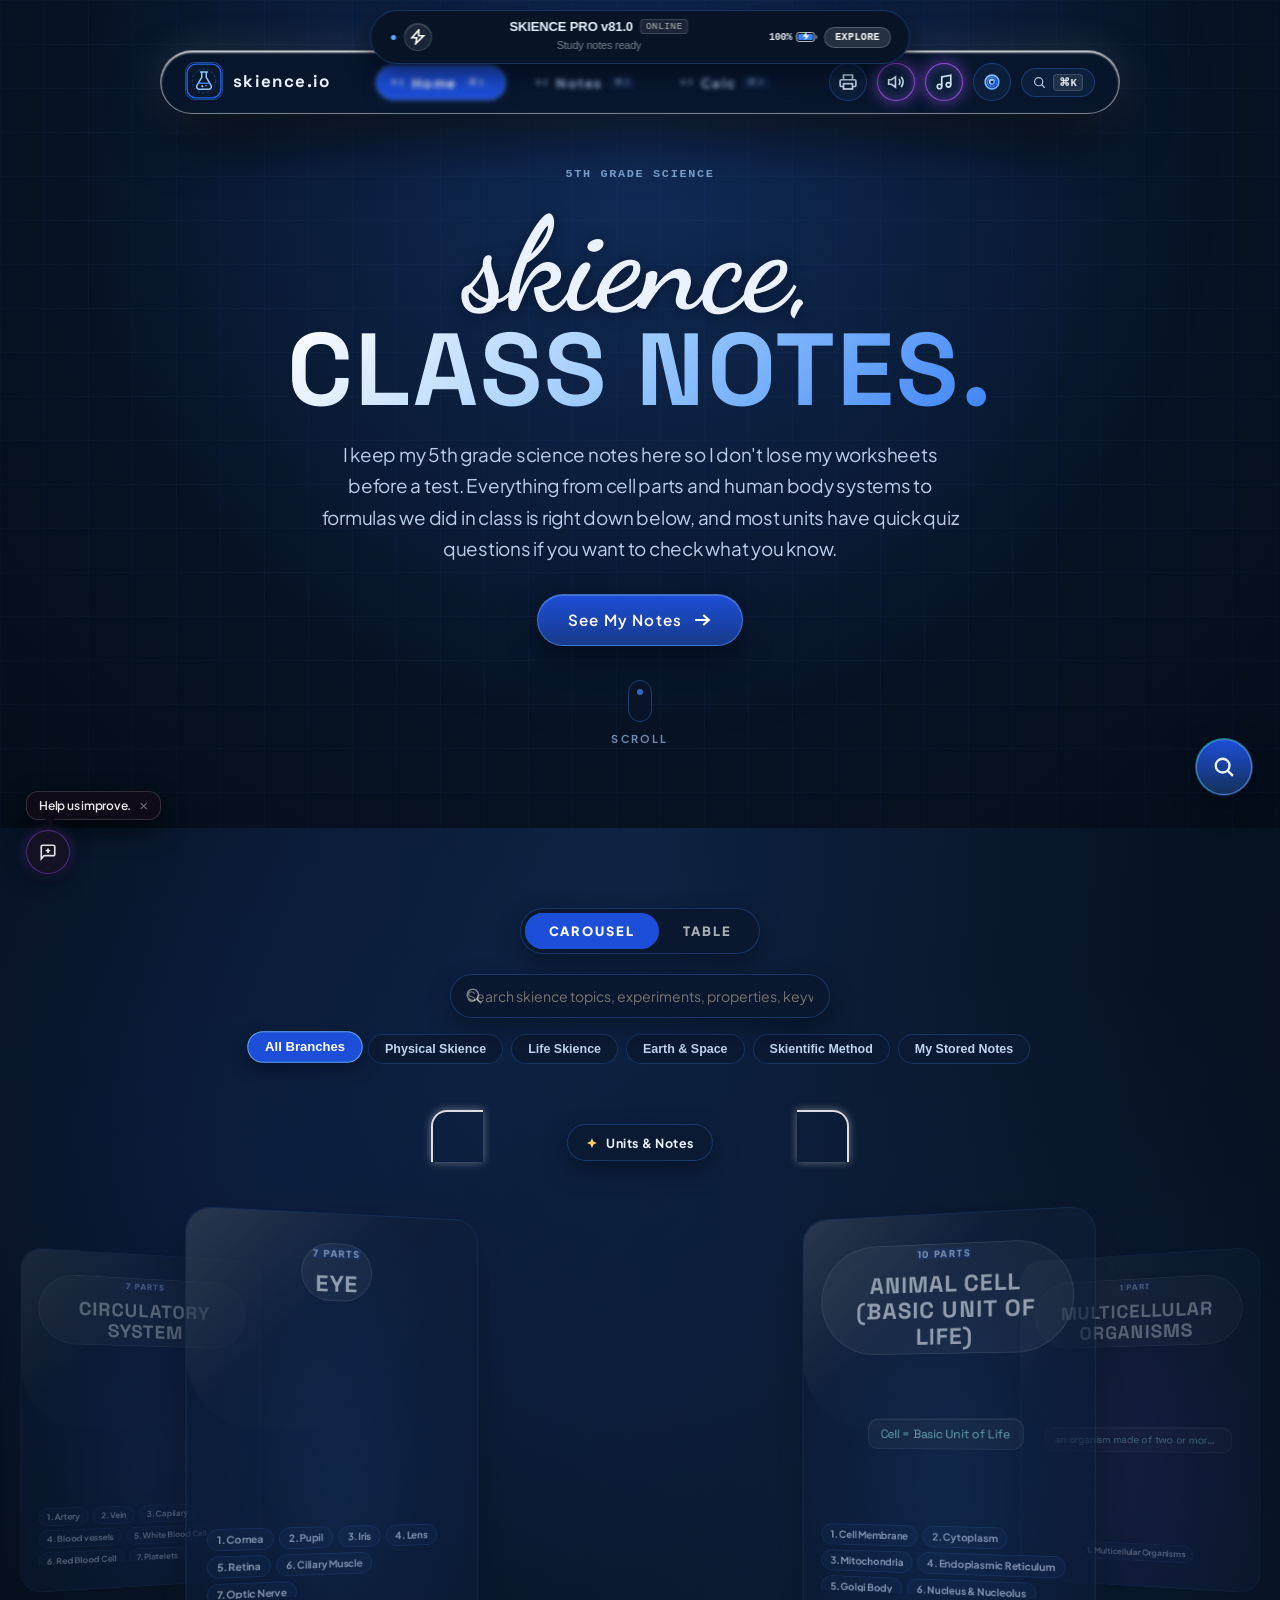
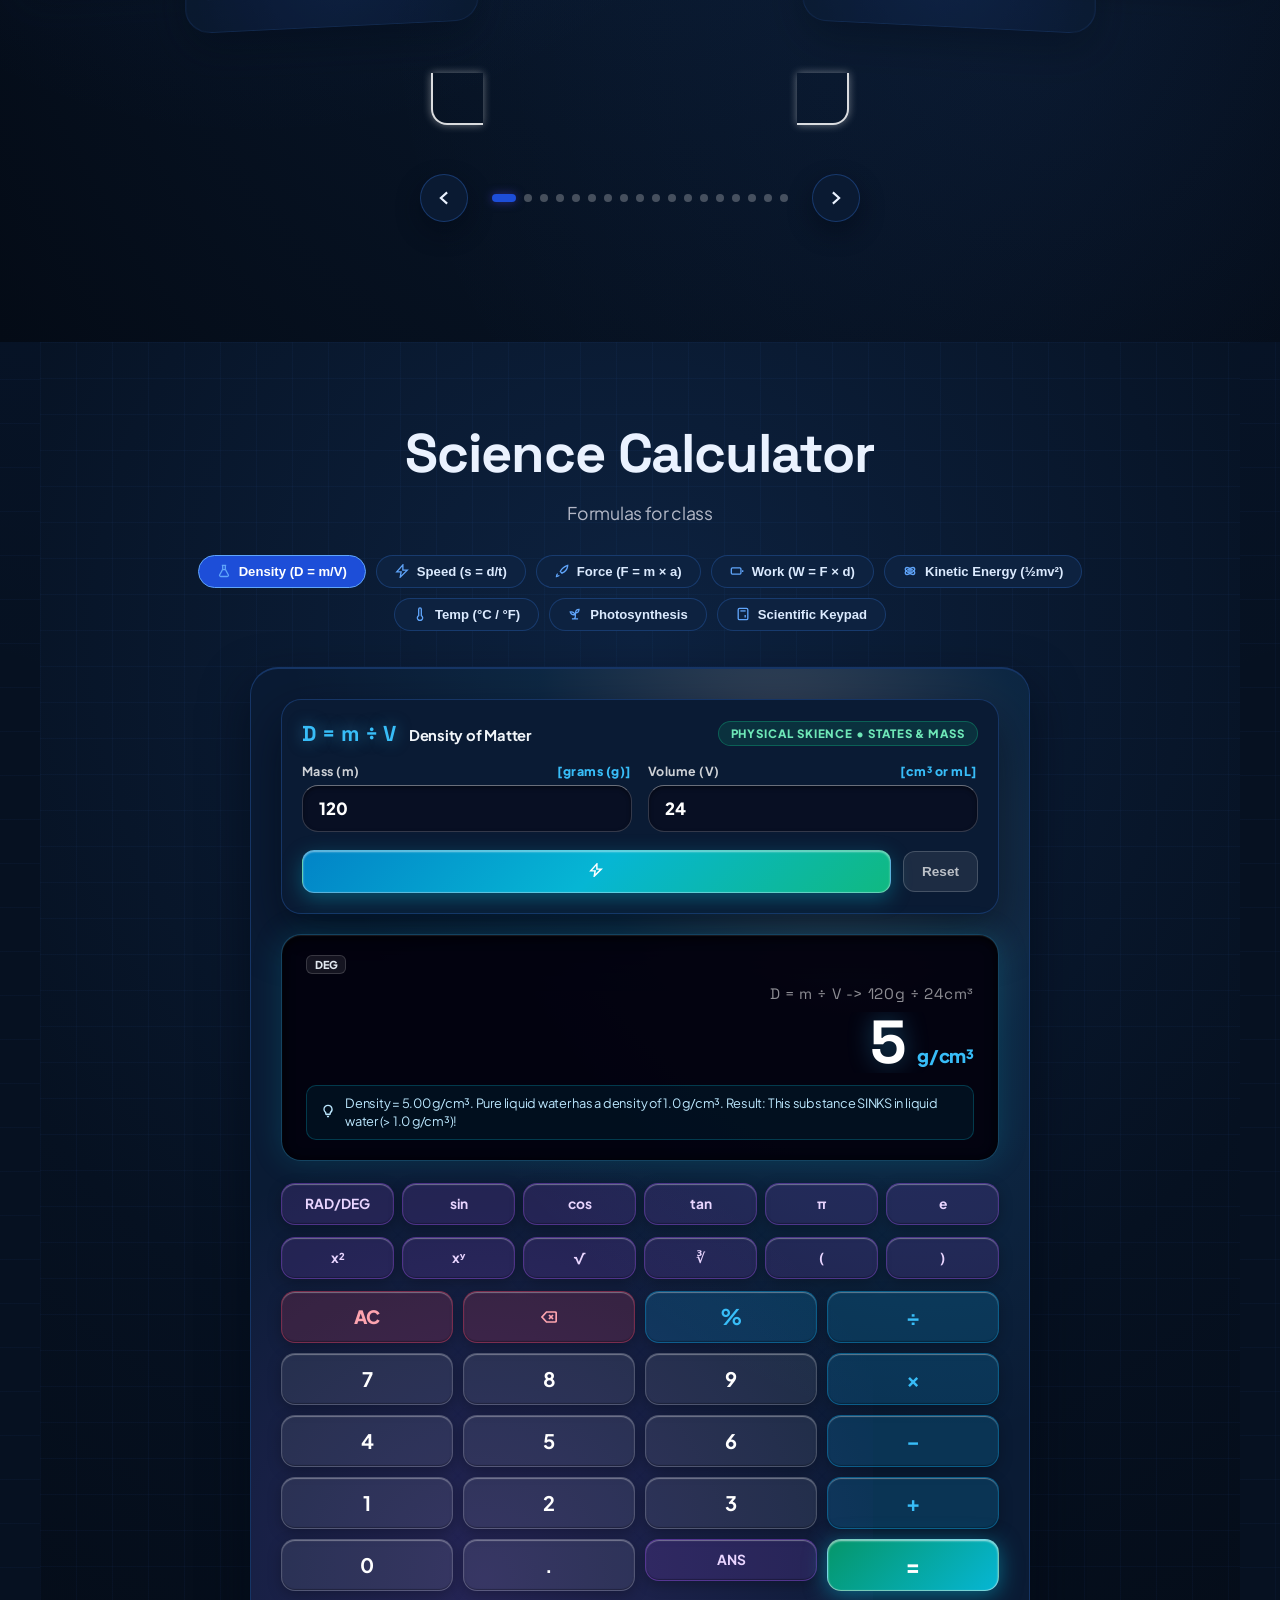
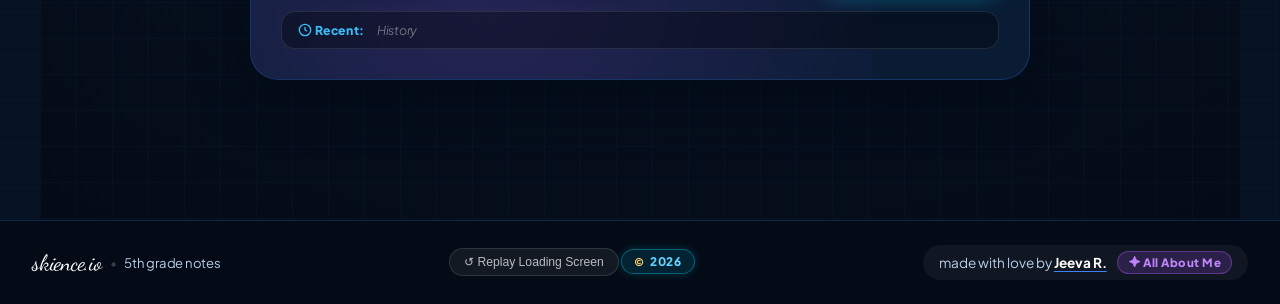
==== commit e0d22195: "Restore static modals, deduplicate carousel buttons, remove calc header text, simplify glossary" ====
--- a/index.html
+++ b/index.html
@@ -288,17 +288,17 @@
         <div class="nav-center">
           <button class="nav-link active" id="nav-btn-home" data-scroll="hero">
             <span class="nav-idx">01</span>
-            <span class="nav-label">HOME</span>
+            <span class="nav-label">Home</span>
             <span class="nav-kbd">⌘1</span>
           </button>
           <button class="nav-link" id="nav-btn-notes" data-scroll="notes-section">
             <span class="nav-idx">02</span>
-            <span class="nav-label">NOTES</span>
+            <span class="nav-label">Notes</span>
             <span class="nav-kbd">⌘2</span>
           </button>
           <button class="nav-link" id="nav-btn-calc" data-scroll="calculator-section">
             <span class="nav-idx">03</span>
-            <span class="nav-label">CALC</span>
+            <span class="nav-label">Calc</span>
             <span class="nav-kbd">⌘3</span>
           </button>
         </div>
@@ -335,15 +335,15 @@
     <section id="hero" class="hero-section">
       <canvas id="hero-snow-stars-canvas" class="hero-snow-stars-canvas"></canvas>
       <div class="hero-content">
-        <p class="hero-eyebrow">5th Grade Science</p>
+        <p class="hero-eyebrow">5th grade science</p>
 
         <h1 class="hero-headline">
           <span class="hero-script-word">skience,</span>
-          <span class="hero-neon-word" id="hero-neon-word">CLASS NOTES.</span>
+          <span class="hero-neon-word" id="hero-neon-word">class notes.</span>
         </h1>
         
         <p class="hero-subtext">
-          I put all my 5th grade science notes here so I don't lose my worksheets before a test. Click any unit card below to read the parts, check formulas, or try the quiz questions.
+          I keep my 5th grade science notes here so I don't lose my worksheets before a test. Everything from cell parts and human body systems to formulas we did in class is right down below, and most units have quick quiz questions if you want to check what you know.
         </p>
 
         <div class="hero-action-row" style="flex-wrap: wrap; gap: 14px; justify-content: center;">
@@ -464,10 +464,6 @@
     
     <section id="calculator-section" class="calculator-section">
       <div class="calculator-section-header">
-        <div class="calc-badge-row">
-          <span class="calc-badge-glow"><svg class="ui-icon" viewBox="0 0 16 16" width="13" height="13" fill="none" stroke="currentColor" stroke-width="1.5"><path d="M4 12h5.5M2 14.5h12M9.5 14.5a4.5 4.5 0 1 0-9 0"/><circle cx="6" cy="6" r="1.5"/></svg> FORMULAS</span>
-          <span class="calc-grade-tag">GRADE 5</span>
-        </div>
         <h2 class="calc-main-title">Science Calculator</h2>
         <p class="calc-main-subtitle">
           Formulas for class
@@ -532,9 +528,8 @@
           </div>
 
           <div class="solver-action-row">
-            <button type="button" class="solver-exec-btn" id="btn-calc-solve-formula">
+            <button type="button" class="solver-exec-btn" id="btn-calc-solve-formula" title="Calculate" aria-label="Calculate">
               <span class="exec-btn-icon"><svg viewBox="0 0 16 16" width="14" height="14" fill="none" stroke="currentColor" stroke-width="1.7"><path d="M9 1L2 9h5l-1 6 8-8H9z"/></svg></span>
-              <span>Calculate Formula</span>
             </button>
             <button type="button" class="solver-reset-btn" id="btn-calc-reset-formula" title="Reset variables">
               Reset
@@ -545,10 +540,6 @@
         <!-- Middle Deck: Liquid Glass Holographic Screen -->
         <div class="calc-glass-screen" id="calc-glass-screen">
           <div class="screen-top-meta">
-            <div class="screen-mode-pill">
-              <span class="screen-mode-led"></span>
-              <span id="calc-mode-text">FORMULA SOLVER • DENSITY</span>
-            </div>
             <div class="screen-deg-rad" id="calc-deg-rad-indicator">DEG</div>
           </div>
 
@@ -860,7 +851,7 @@
                 <input type="file" id="terminal-custom-audio-file" accept="audio/*" style="display: none;" />
                 <div class="terminal-output" id="me-terminal-output" role="log" aria-live="polite">
                   <div class="terminal-session-header">Last login: <span id="terminal-login-time">Wed Nov 11 11:39:00</span> on ttys001</div>
-                  <p class="terminal-intro-line">type <span class="term-hl">help</span> or click a button below.</p>
+                  <p class="terminal-intro-line">hi. this is jeeva’s terminal. Type <span class="term-hl">help</span> for commands, or use the dock buttons below.</p>
                 </div>
                 <form class="terminal-form" id="me-terminal-form">
                   <label for="me-terminal-command" class="terminal-prompt-label">
@@ -906,7 +897,7 @@
           </div>
 
           <footer class="me-footer">
-            <p>Made by &copy; <span id="me-year">2026</span> Jeeva Raghavan</p>
+            <p>A little curiosity. A lot of code. &copy; <span id="me-year">2026</span> Jeeva Raghavan</p>
             <button type="button" class="replay-intro" id="me-replay-btn">
               Replay intro <svg class="icon" viewBox="0 0 16 16" width="12" height="12" fill="none" stroke="currentColor" stroke-width="2"><path d="M2 8a6 6 0 1 1 1.76 4.24M2 4v4h4"/></svg>
             </button>
@@ -940,11 +931,11 @@
       <div class="modal-header" id="modal-header-collapsible">
         <div class="modal-header-top-row">
           <div class="modal-header-badge-row">
-            <span class="modal-cat-badge" id="modal-cat-badge">NOTES</span>
+            <span class="modal-cat-badge" id="modal-cat-badge">Notes</span>
             <span class="modal-domain-tag">skience.io / notes</span>
           </div>
           <div class="modal-collapsed-title" id="modal-collapsed-title">
-            <span class="collapsed-title-text" id="collapsed-title-text">Scientific Principles</span>
+            <span class="collapsed-title-text" id="collapsed-title-text">Unit Notes</span>
           </div>
           <div class="modal-header-right-actions">
             <button type="button" class="modal-collapse-btn" id="btn-collapse-header" title="Collapse header for more reading space" aria-label="Collapse header">
@@ -1019,7 +1010,22 @@
   </div>
 
   
-  <div id="riddle-modal" class="modal-backdrop hidden"></div>
+  <div id="riddle-modal" class="modal-backdrop hidden">
+    <div class="modal-window auth-modal-content" style="max-width: 450px; border: 1px solid #2563eb; box-shadow: 0 18px 40px rgba(2, 8, 20, 0.7);">
+      <div class="modal-header">
+        <h2 class="modal-title" style="color: #93c5fd;">Daily Science Riddle</h2>
+        <button class="modal-close" id="riddle-close-btn">&times;</button>
+      </div>
+      <div class="modal-body auth-body" style="padding: 24px; text-align: center;">
+        <p style="font-size: 1.1rem; color: #fff; margin-bottom: 20px;">I have no bones, just prints left in stone from long ago. What am I?</p>
+        <div style="display: flex; gap: 10px; margin-bottom: 20px;">
+          <input type="text" id="riddle-answer" placeholder="Type your answer..." style="flex: 1; padding: 10px; background: rgba(0,0,0,0.3); border: 1px solid rgba(255,255,255,0.2); border-radius: 8px; color: #fff;" />
+          <button id="riddle-submit" class="btn-modal-action primary" style="background: #1d4ed8;">Guess</button>
+        </div>
+        <p id="riddle-feedback" style="color: var(--accent-cyan); font-weight: bold;"></p>
+      </div>
+    </div>
+  </div>
 
   
   <div id="publish-modal" class="modal-backdrop hidden">
@@ -1046,7 +1052,7 @@
 
       <div style="display: flex; flex-direction: column; gap: 12px; margin-bottom: 20px;">
         <button class="btn-modal-action primary" id="btn-do-publish-now" style="width: 100%; font-size: 1.05rem; padding: 16px; background: #1d4ed8; border: 1px solid #3b82f6; box-shadow: 0 8px 20px rgba(15, 37, 71, 0.5); color: #fff; font-weight: 800;">
-          <span><svg class="ui-icon" viewBox="0 0 16 16" width="16" height="16" fill="none" stroke="currentColor" stroke-width="1.5"><path d="M3 11c-1 1-1.3 3.3-1.3 3.3s2.3-.3 3.3-1.3m3-2.5L6 8.5A14 14 0 0 1 14.5 1.5c0 2.2-.8 5.2-4 7.5z"/></svg> PUBLISH ALL NOTES NOW</span>
+          <span><svg class="ui-icon" viewBox="0 0 16 16" width="16" height="16" fill="none" stroke="currentColor" stroke-width="1.5"><path d="M3 11c-1 1-1.3 3.3-1.3 3.3s2.3-.3 3.3-1.3m3-2.5L6 8.5A14 14 0 0 1 14.5 1.5c0 2.2-.8 5.2-4 7.5z"/></svg> Publish notes</span>
         </button>
 
         <button class="btn-modal-action secondary" id="btn-pull-cloud-now" style="width: 100%; font-size: 0.9rem;">
@@ -1085,7 +1091,7 @@
         <div class="vault-door-header">
           <div class="vault-badge-secure">
             <span class="secure-beacon"></span>
-            <span>ADMIN VAULT</span>
+            <span>Vault</span>
           </div>
           <button class="modal-close-btn" id="vault-lock-close" title="Close Vault">&times;</button>
         </div>
@@ -1116,7 +1122,7 @@
           </div>
 
           <div class="vault-lock-credentials">
-            <h2 class="vault-lock-title">ADMIN VAULT</h2>
+            <h2 class="vault-lock-title">Vault</h2>
             <p class="vault-lock-subtitle" id="vault-lock-status-msg">Passcode</p>
 
             <div class="vault-redirect-warning hidden" id="vault-redirect-warning">
@@ -1137,7 +1143,7 @@
               <div class="pin-slot" data-pin-index="6"><span class="pin-dot"></span></div>
             </div>
 
-            <div class="vault-pin-feedback" id="vault-pin-feedback">ENTER 7-DIGIT CODE</div>
+            <div class="vault-pin-feedback" id="vault-pin-feedback">Enter 7-digit code</div>
 
             <!-- Cyber Keypad -->
             <div class="vault-keypad-grid">
@@ -1164,7 +1170,40 @@
   </div>
 
   
-  <div id="feedback-modal" class="modal-backdrop hidden"></div>
+  <div id="feedback-modal" class="modal-backdrop hidden">
+    <div class="modal-window glass-modal feedback-window">
+      <div class="modal-header">
+        <span class="modal-cat-badge">Suggestions</span>
+        <button class="modal-close-btn" id="modal-feedback-close">&times;</button>
+      </div>
+      <h2 class="modal-topic-title">Help us improve skience.io</h2>
+      <p class="modal-topic-desc">What 5th grade topic or fix should Jeeva add next?</p>
+      
+      <!-- FORM FOR FEEDBACK & IDEAS (NO SIGN UP / SIGN IN REQUIRED) -->
+      <form id="feedback-form" class="new-note-form">
+        <div class="form-group">
+          <label for="fb-user-name">Your Name or Grade <span style="color: var(--text-muted); font-size: 0.8rem; font-weight: normal;">(Optional)</span></label>
+          <input type="text" id="fb-user-name" placeholder="e.g. 5th Grade Skience Scholar" />
+        </div>
+
+        <div class="form-group">
+          <label for="fb-user-email">Your Email <span style="color: var(--text-muted); font-size: 0.8rem; font-weight: normal;">(Optional, if you want a response from Jeeva)</span></label>
+          <input type="email" id="fb-user-email" placeholder="your.name@gmail.com" />
+        </div>
+        
+        <div class="form-group">
+          <label for="fb-user-message">Your Message or Topic Idea <span class="req">*</span></label>
+          <textarea id="fb-user-message" rows="4" required placeholder="Write a science topic request, question, or bug report..."></textarea>
+        </div>
+
+        <button type="submit" id="btn-submit-feedback" class="btn-modal-action primary" style="width: 100%;">Send Message <svg class="ui-icon" viewBox="0 0 16 16" width="14" height="14" fill="none" stroke="currentColor" stroke-width="1.5"><line x1="14.5" y1="1.5" x2="7.2" y2="8.8"/><polygon points="14.5 1.5 10 14.5 7.2 8.8 1.5 6"/></svg></button>
+        <div style="margin-top: 14px; text-align: center; font-size: 0.82rem; color: rgba(255,255,255,0.65);">
+          <span>Or send an email directly to Jeeva: </span>
+          <a href="mailto:jvrghvn0@gmail.com?subject=skience.io%20Suggestion%20for%20Jeeva" style="color: var(--accent-cyan); text-decoration: underline; font-weight: 700;">jvrghvn0@gmail.com</a>
+        </div>
+      </form>
+    </div>
+  </div>
 
   
   <div id="printable-cheat-sheet" class="printable-area hidden">
@@ -1230,10 +1269,148 @@
 
 
   
-  <div id="apple-rings-modal" class="apple-rings-backdrop hidden" aria-modal="true" role="dialog" aria-label="Apple Activity Rings & Study Widget"></div>
+  <div id="apple-rings-modal" class="apple-rings-backdrop hidden" aria-modal="true" role="dialog" aria-label="Activity Rings">
+    <div class="apple-rings-window" id="apple-rings-window">
+      <!-- Widget Top Bar -->
+      <div class="apple-rings-header">
+        <div class="apple-rings-title-group">
+          <div class="apple-rings-app-icon">
+            <svg viewBox="0 0 16 16" width="16" height="16" fill="none" stroke="currentColor" stroke-width="1.7"><path d="M8 1.5v13M11.2 3.5H6.5a2.2 2.2 0 0 0 0 4.4h3a2.2 2.2 0 0 1 0 4.4H4.2"/></svg>
+          </div>
+          <div>
+            <div class="apple-rings-title">Study Progress</div>
+            <div class="apple-rings-sub">Study streak</div>
+          </div>
+        </div>
+        <button type="button" class="apple-rings-close-btn" id="apple-rings-close-btn" title="Close (ESC)">
+          <svg viewBox="0 0 16 16" width="14" height="14" fill="none" stroke="currentColor" stroke-width="1.7"><line x1="12" y1="4" x2="4" y2="12"/><line x1="4" y1="4" x2="12" y2="12"/></svg>
+        </button>
+      </div>
+
+      <!-- Main Widget Body: Rings on Left, Metrics on Right -->
+      <div class="apple-rings-body">
+        <!-- Triple Concentric Activity Rings SVG -->
+        <div class="apple-rings-display" title="Triple Activity Rings">
+          <svg class="rings-svg" viewBox="0 0 140 140" width="140" height="140">
+            <!-- Background Tracks -->
+            <circle class="ring-bg ring-bg-outer" cx="70" cy="70" r="54" stroke-width="12"></circle>
+            <circle class="ring-bg ring-bg-middle" cx="70" cy="70" r="39" stroke-width="12"></circle>
+            <circle class="ring-bg ring-bg-inner" cx="70" cy="70" r="24" stroke-width="12"></circle>
+
+            <!-- Active Colored Rings (stroke-dashoffset driven) -->
+            <circle id="ring-outer" class="ring-active ring-outer" cx="70" cy="70" r="54" stroke-width="12" stroke-linecap="round"></circle>
+            <circle id="ring-middle" class="ring-active ring-middle" cx="70" cy="70" r="39" stroke-width="12" stroke-linecap="round"></circle>
+            <circle id="ring-inner" class="ring-active ring-inner" cx="70" cy="70" r="24" stroke-width="12" stroke-linecap="round"></circle>
+          </svg>
+          <div class="rings-center-flair" id="rings-flair-icon"><svg viewBox="0 0 16 16" width="20" height="20" fill="none" stroke="currentColor" stroke-width="1.7"><path d="M9 1L2 9h5l-1 6 8-8H9z"/></svg></div>
+        </div>
+
+        <!-- Ring Metric Legends -->
+        <div class="apple-rings-metrics">
+          <div class="ring-metric-row metric-red">
+            <span class="metric-indicator-dot dot-red"></span>
+            <div class="metric-info">
+              <span class="metric-name">Topics</span>
+              <span class="metric-val" id="metric-topics-val">0 / 19</span>
+            </div>
+            <span class="metric-pct" id="metric-topics-pct">0%</span>
+          </div>
+
+          <div class="ring-metric-row metric-cyan">
+            <span class="metric-indicator-dot dot-cyan"></span>
+            <div class="metric-info">
+              <span class="metric-name">Cards</span>
+              <span class="metric-val" id="metric-cards-val">0</span>
+            </div>
+            <span class="metric-pct" id="metric-cards-pct">Active</span>
+          </div>
+
+          <div class="ring-metric-row metric-gold">
+            <span class="metric-indicator-dot dot-gold"></span>
+            <div class="metric-info">
+              <span class="metric-name">Quiz</span>
+              <span class="metric-val" id="metric-quiz-val">0 Solved</span>
+            </div>
+            <span class="metric-pct" id="metric-quiz-pct">Ready</span>
+          </div>
+        </div>
+      </div>
+
+      <!-- Interactive 3D Concept Card Flip Widget (iOS 18 Widget) -->
+      <div class="apple-concept-widget-wrap">
+        <div class="concept-widget-header">
+          <span class="widget-pill-badge">Flashcard</span>
+          <button type="button" class="concept-shuffle-btn" id="concept-shuffle-btn" title="Shuffle New Concept">
+            <svg viewBox="0 0 16 16" width="12" height="12" fill="none" stroke="currentColor" stroke-width="1.7"><polyline points="10.5 2 14 2 14 5.5"/><line x1="2.5" y1="13.5" x2="14" y2="2"/><polyline points="14 10.5 14 14 10.5 14"/><line x1="10" y1="10" x2="14" y2="14"/><line x1="2.5" y1="2.5" x2="6" y2="6"/></svg>
+            <span>Next</span>
+          </button>
+        </div>
+
+        <!-- 3D Flip Card Container -->
+        <div class="concept-flip-card" id="concept-flip-card" role="button" tabindex="0" title="Click or tap to flip card">
+          <div class="concept-flip-inner" id="concept-flip-inner">
+            <!-- FRONT: Title + Law + Explanation -->
+            <div class="concept-face concept-face-front">
+              <div class="concept-category-badge" id="widget-card-cat">Science</div>
+              <h4 class="concept-card-title" id="widget-card-title">Photosynthesis</h4>
+              <p class="concept-card-desc" id="widget-card-desc">Plants use light, water, and CO2 to make sugar and oxygen.</p>
+              <div class="concept-flip-hint">Tap to flip for Memory Trick ↻</div>
+            </div>
+
+            <!-- BACK: Flash Trick + Formula + Jump Button -->
+            <div class="concept-face concept-face-back">
+              <div class="concept-category-badge back-badge">Memory Trick</div>
+              <div class="concept-card-trick" id="widget-card-trick"><svg class="ui-icon" viewBox="0 0 16 16" width="14" height="14" fill="none" stroke="currentColor" stroke-width="1.5"><path d="M6 12h4M6.8 14.5h2.4M8 1.5a4.6 4.6 0 0 0-4.6 4.6c0 1.6.8 3 2 3.8V11a.7.7 0 0 0 .7.7h3.8a.7.7 0 0 0 .7-.7V9.9a4.6 4.6 0 0 0-2.6-8.4z"/></svg> Sunlight + Water + CO₂ = Plant Power Sugar!</div>
+              <div class="concept-card-formula" id="widget-card-formula">6CO₂ + 6H₂O → C₆H₁₂O₆ + 6O₂</div>
+              <button type="button" class="concept-jump-btn" id="widget-jump-notes-btn">Open Notes →</button>
+            </div>
+          </div>
+        </div>
+      </div>
+    </div>
+  </div>
 
   
-  <div id="command-hud-modal" class="command-hud-backdrop hidden" aria-modal="true" role="dialog"></div>
+  <div id="command-hud-modal" class="command-hud-backdrop hidden" aria-modal="true" role="dialog">
+    <div class="command-hud-window" id="command-hud-window">
+      <!-- Search Input Bar -->
+      <div class="command-hud-search-bar">
+        <div class="command-hud-search-icon">
+          <svg viewBox="0 0 16 16" fill="none" stroke="currentColor" stroke-width="1.7"><circle cx="7" cy="7" r="5"/><line x1="14.5" y1="14.5" x2="10.8" y2="10.8"/></svg>
+        </div>
+        <input type="text" id="command-hud-input" class="command-hud-input" placeholder="Type a command, search 5th grade notes, formulas, or tools..." autocomplete="off" spellcheck="false" />
+        <div class="command-hud-badges">
+          <kbd class="hud-kbd" id="command-hud-esc-btn" title="Close (ESC)">ESC</kbd>
+        </div>
+      </div>
+
+      <!-- Quick Category Filter Bar -->
+      <div class="command-hud-filter-chips">
+        <button type="button" class="hud-filter-chip active" data-hud-filter="all">All</button>
+        <button type="button" class="hud-filter-chip" data-hud-filter="actions">Actions</button>
+        <button type="button" class="hud-filter-chip" data-hud-filter="science">Science Topics</button>
+        <button type="button" class="hud-filter-chip" data-hud-filter="tools">Tools &amp; Audio</button>
+        <button type="button" class="hud-filter-chip" data-hud-filter="easter">Easter Eggs</button>
+      </div>
+
+      <!-- Results List Container -->
+      <div class="command-hud-results" id="command-hud-results" role="listbox">
+        <!-- Rendered via JavaScript -->
+      </div>
+
+      <!-- Bottom Hardware Telemetry Footer -->
+      <div class="command-hud-footer">
+        <div class="command-hud-footer-left">
+          <span class="hud-footer-hint"><kbd class="hud-kbd-mini">↑</kbd><kbd class="hud-kbd-mini">↓</kbd> Navigate</span>
+          <span class="hud-footer-hint"><kbd class="hud-kbd-mini">↵</kbd> Run</span>
+          <span class="hud-footer-hint"><kbd class="hud-kbd-mini">ESC</kbd> Close</span>
+        </div>
+        <div class="command-hud-footer-right">
+          <span class="hud-system-status"><span class="hud-status-led"></span> Search</span>
+        </div>
+      </div>
+    </div>
+  </div>
 
   <script src="published_notes.js?v=67.0"></script>
     
@@ -1247,6 +1424,6 @@
     </div>
   </div>
 
-  <script src="app.js?v=142.0"></script>
+  <script src="app.js?v=143.0"></script>
 </body>
 </html>
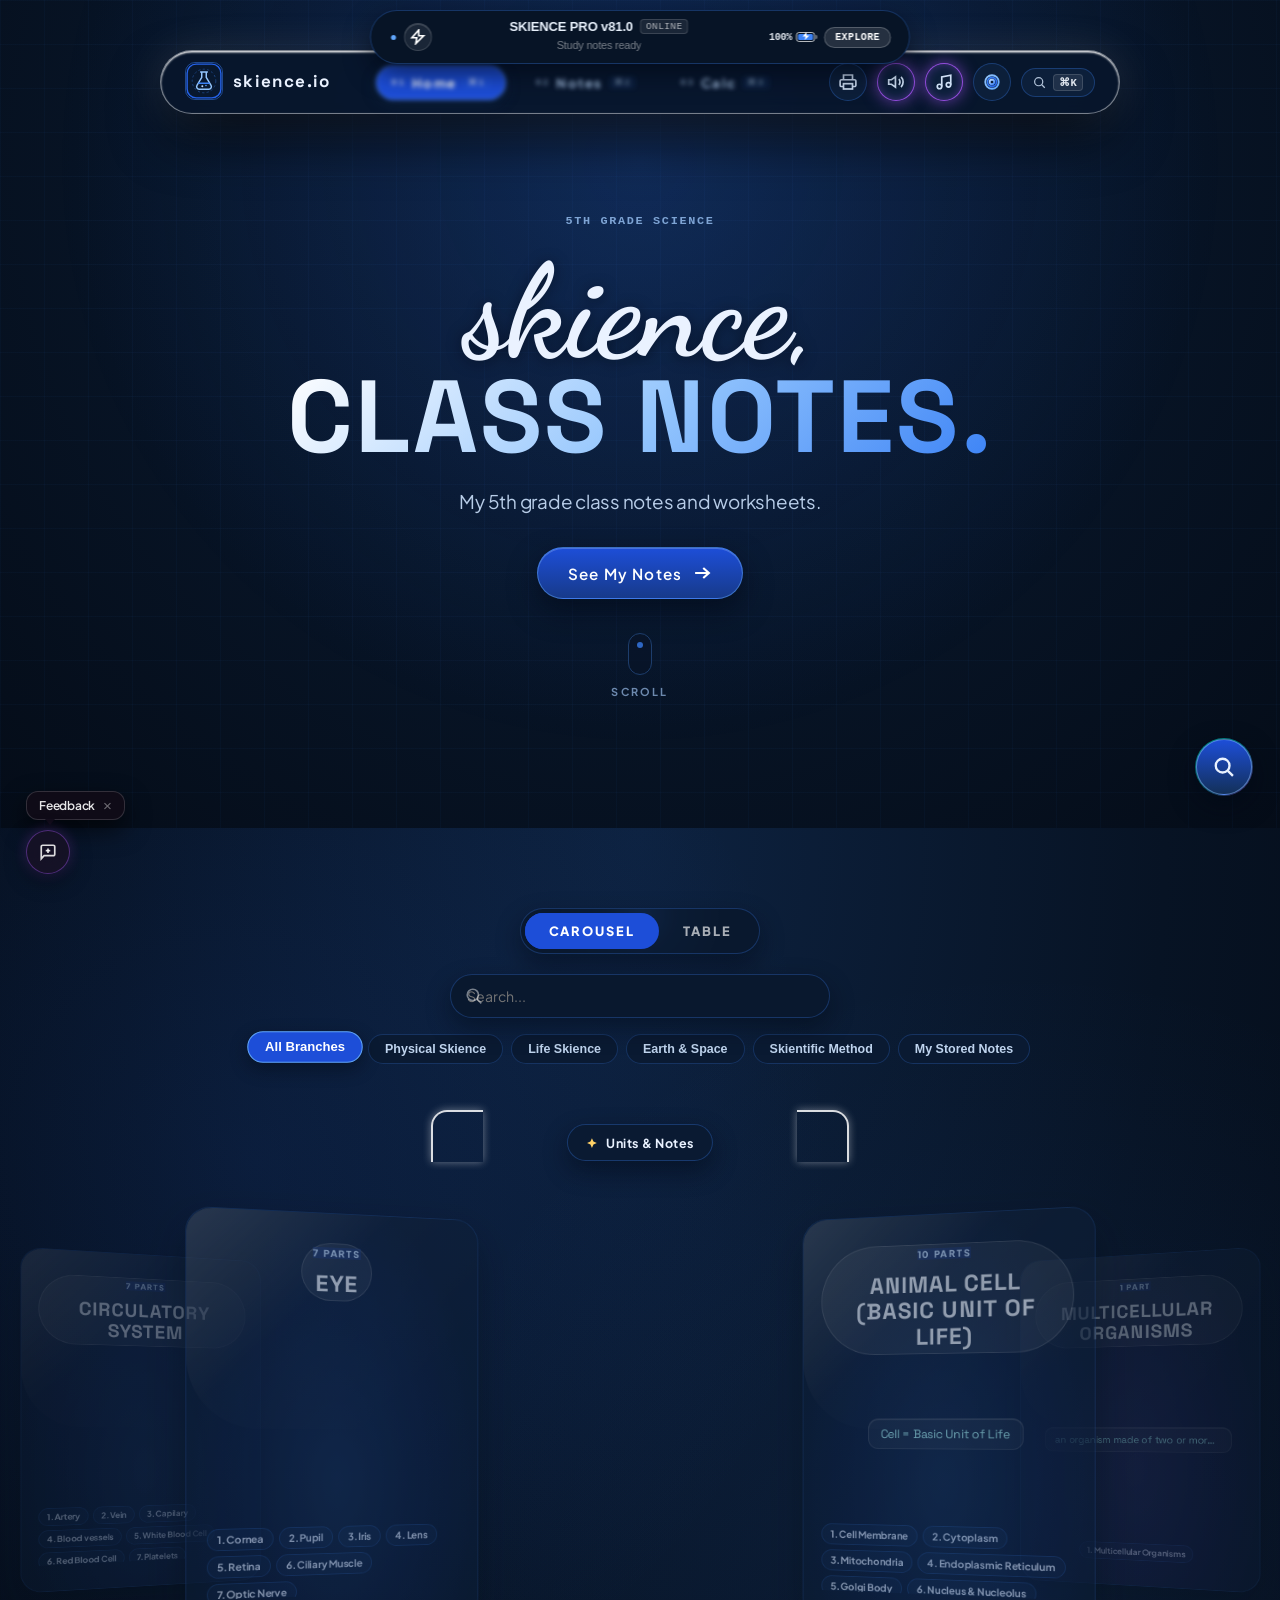
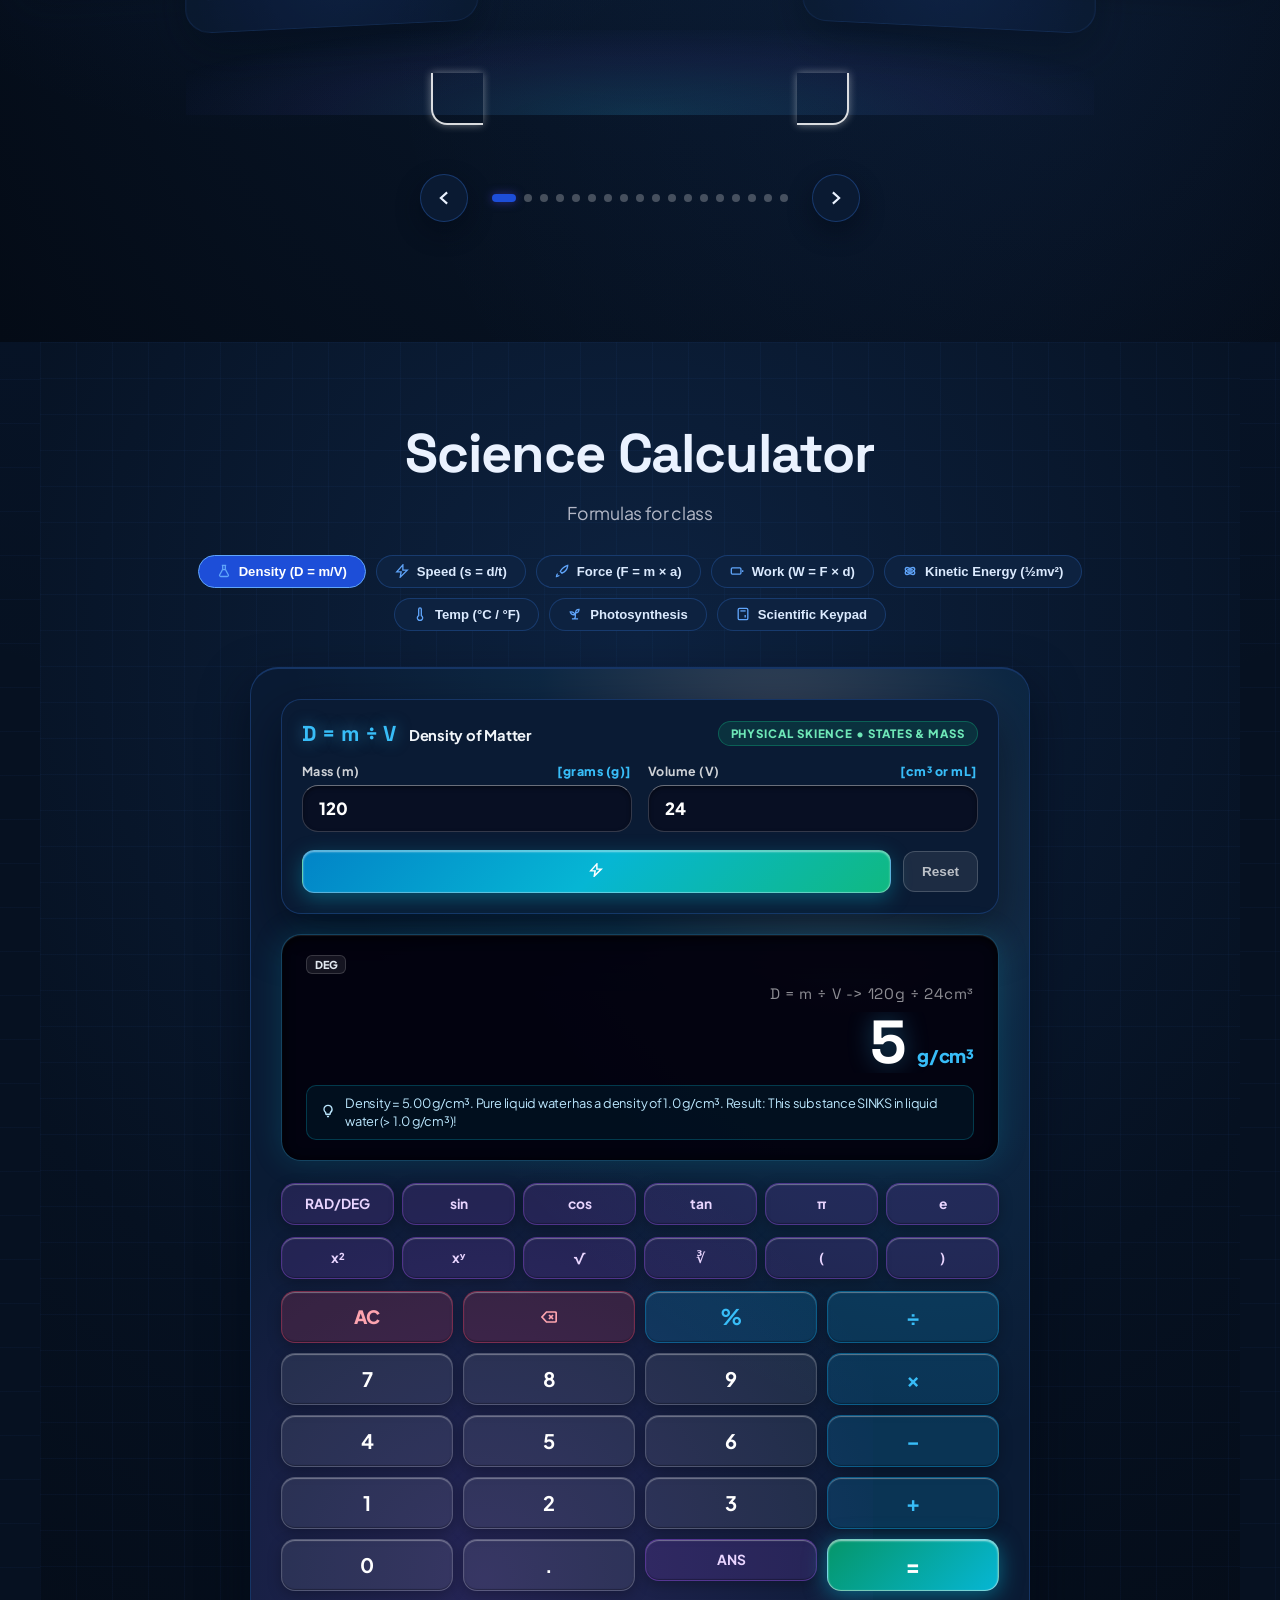
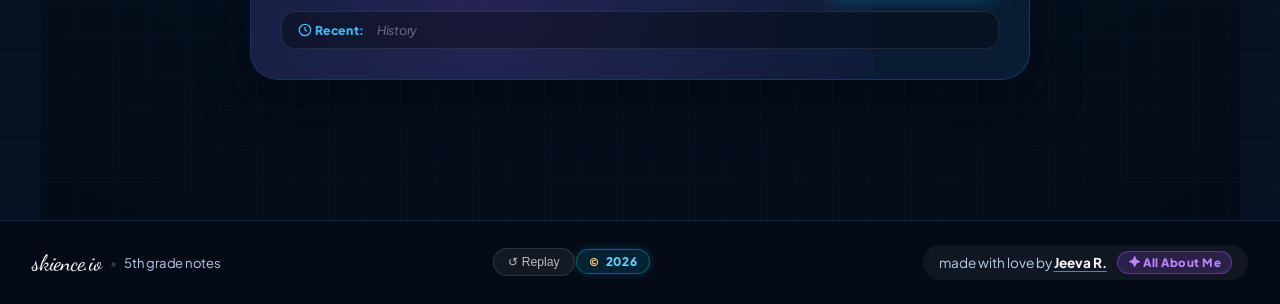
==== commit 5c9c19db: "Replace static AI prose with verbatim class worksheet excerpts and clean tooltips" ====
--- a/index.html
+++ b/index.html
@@ -60,15 +60,15 @@
   <audio id="bg-music-player" loop preload="auto" src="background-music.mp3"></audio>
 
   <!-- Floating Study Music Toast / Indicator -->
-  <div id="music-floating-toast" class="music-floating-toast hidden" title="Click to toggle background music">
+  <div id="music-floating-toast" class="music-floating-toast hidden" title="Music">
     <div class="toast-equalizer-bars">
       <span></span><span></span><span></span><span></span>
     </div>
     <div class="toast-content">
-      <span class="toast-label">BACKGROUND STUDY MUSIC</span>
+      <span class="toast-label">MUSIC</span>
       <span class="toast-title" id="toast-music-title">Am I Wrong</span>
     </div>
-    <button type="button" class="toast-toggle-btn" id="toast-music-toggle-btn" title="Toggle Music Play/Pause">
+    <button type="button" class="toast-toggle-btn" id="toast-music-toggle-btn" title="Play/Pause">
       <span id="toast-icon"><svg viewBox="0 0 16 16" width="14" height="14" fill="currentColor"><rect x="3" y="2.5" width="3.5" height="11" rx="1"/><rect x="9.5" y="2.5" width="3.5" height="11" rx="1"/></svg></span>
     </button>
   </div>
@@ -86,7 +86,7 @@
         <h1 class="post-resolve-word" id="post-resolve-word">skience</h1>
       </div>
     </div>
-    <button class="loader-skip-btn" id="loader-skip-btn" title="Skip to notebook"><span>Skip</span></button>
+    <button class="loader-skip-btn" id="loader-skip-btn" title="Skip"><span>Skip</span></button>
   </div>
 
   
@@ -100,13 +100,13 @@
 
   <div id="app" class="main-wrapper">
     
-    <div class="dynamic-island-pod island-idle" id="dynamic-island-pod" role="region" aria-label="Apple Dynamic Island (Click to expand Mac controls)">
+    <div class="dynamic-island-pod island-idle" id="dynamic-island-pod" role="region" aria-label="Music controls">
       <!-- Main Capsule Pill (Always visible when idle, compact, or notification) -->
       <div class="island-capsule" id="island-capsule">
         <div class="island-left-wing">
           <div class="island-camera-lens" id="island-camera-lens" title="Sensor"></div>
-          <span class="island-privacy-dot dot-audio hidden" id="island-privacy-audio" title="Audio Stream Active"></span>
-          <span class="island-privacy-dot dot-mic hidden" id="island-privacy-mic" title="Voice / TTS Synthesis Active"></span>
+          <span class="island-privacy-dot dot-audio hidden" id="island-privacy-audio" title="Audio"></span>
+          <span class="island-privacy-dot dot-mic hidden" id="island-privacy-mic" title="Voice"></span>
           <img class="island-cover-art-mini hidden" id="island-cover-art-mini" alt="Album Art">
           <span class="island-icon hidden" id="island-icon"><svg viewBox="0 0 16 16" width="12" height="12" fill="none" stroke="currentColor" stroke-width="1.7"><path d="M9 1L2 9h5l-1 6 8-8H9z"/></svg></span>
           <div class="island-equalizer hidden" id="island-equalizer" aria-hidden="true">
@@ -128,15 +128,15 @@
         </div>
 
         <div class="island-right-wing">
-          <div class="island-battery-wrap" id="island-battery-wrap" title="Device Battery Level">
+          <div class="island-battery-wrap" id="island-battery-wrap" title="Battery">
             <span class="island-battery-pct" id="island-battery-pct">--%</span>
             <div class="island-battery-shell">
               <div class="island-battery-fill" id="island-battery-fill" style="width: 80%;"></div>
               <span class="island-battery-bolt hidden" id="island-battery-bolt"><svg viewBox="0 0 16 16" width="9" height="9" fill="currentColor"><path d="M9 1L2 9h5l-1 6 8-8H9z"/></svg></span>
             </div>
           </div>
-          <div class="island-status-dot" id="island-status-dot" title="System Online"></div>
-          <button type="button" class="island-action-pill hidden" id="island-action-pill" title="Dynamic Island Action">
+          <div class="island-status-dot" id="island-status-dot" title="Online"></div>
+          <button type="button" class="island-action-pill hidden" id="island-action-pill" title="Open">
             <span id="island-action-text">OPEN</span>
           </button>
         </div>
@@ -150,7 +150,7 @@
             <span class="sys-battery-icon" id="mac-sys-batt-icon"><svg viewBox="0 0 16 16" width="14" height="14" fill="none" stroke="currentColor" stroke-width="1.5"><rect x="1.5" y="4.5" width="11" height="7" rx="1.2"/><line x1="14.5" y1="7" x2="14.5" y2="9"/></svg></span>
             <span class="sys-battery-text" id="mac-sys-batt-text">Battery: 95%</span>
           </div>
-          <div class="mac-sys-badge" id="mac-sys-audio-device" title="Audio Output Device">
+          <div class="mac-sys-badge" id="mac-sys-audio-device" title="Audio">
             <span class="sys-audio-icon"><svg viewBox="0 0 16 16" width="14" height="14" fill="none" stroke="currentColor" stroke-width="1.5"><path d="M2 12V8a6 6 0 0 1 12 0v4"/><rect x="1.5" y="10" width="3" height="4.5" rx="1"/><rect x="11.5" y="10" width="3" height="4.5" rx="1"/></svg></span>
             <span class="sys-audio-text">Audio</span>
           </div>
@@ -158,15 +158,15 @@
 
         <!-- Deck Mode Switcher Tabs (Music vs Live Study Timer) -->
         <div class="mac-deck-tabs">
-          <button type="button" class="mac-deck-tab active" id="mac-tab-music"><svg class="ui-icon" viewBox="0 0 16 16" width="13" height="13" fill="none" stroke="currentColor" stroke-width="1.5"><path d="M6 12V3.5l8-1.5v8.5"/><circle cx="4" cy="12" r="2"/><circle cx="12" cy="10.5" r="2"/></svg> Music Deck</button>
-          <button type="button" class="mac-deck-tab" id="mac-tab-timer"><svg class="ui-icon" viewBox="0 0 16 16" width="13" height="13" fill="none" stroke="currentColor" stroke-width="1.5"><circle cx="8" cy="8" r="6.5"/><polyline points="8 4.5 8 8 10.5 9.5"/></svg> Study Timer</button>
+          <button type="button" class="mac-deck-tab active" id="mac-tab-music"><svg class="ui-icon" viewBox="0 0 16 16" width="13" height="13" fill="none" stroke="currentColor" stroke-width="1.5"><path d="M6 12V3.5l8-1.5v8.5"/><circle cx="4" cy="12" r="2"/><circle cx="12" cy="10.5" r="2"/></svg> Music</button>
+          <button type="button" class="mac-deck-tab" id="mac-tab-timer"><svg class="ui-icon" viewBox="0 0 16 16" width="13" height="13" fill="none" stroke="currentColor" stroke-width="1.5"><circle cx="8" cy="8" r="6.5"/><polyline points="8 4.5 8 8 10.5 9.5"/></svg> Timer</button>
         </div>
 
         <!-- VIEW A: MUSIC PLAYER -->
         <div id="mac-view-music" class="mac-deck-view">
           <div class="mac-deck-top">
             <div class="mac-deck-left">
-              <div class="mac-deck-art" id="mac-deck-art" title="Music Stream">
+              <div class="mac-deck-art" id="mac-deck-art" title="Music">
                 <span class="mac-art-icon" id="mac-art-icon"><svg viewBox="0 0 16 16" width="22" height="22" fill="none" stroke="currentColor" stroke-width="1.5"><path d="M6 12V3.5l8-1.5v8.5"/><circle cx="4" cy="12" r="2"/><circle cx="12" cy="10.5" r="2"/></svg></span>
                 <img class="mac-deck-cover-img hidden" id="mac-deck-cover-img" alt="Cover Art">
               </div>
@@ -190,7 +190,7 @@
           <div class="mac-deck-scrubber-row">
             <span class="mac-deck-time" id="mac-deck-cur-time">0:00</span>
             <div class="mac-scrubber-track-wrap">
-              <input type="range" class="mac-deck-slider" id="mac-deck-slider" min="0" max="100" value="0" step="0.1" aria-label="Seek track position">
+              <input type="range" class="mac-deck-slider" id="mac-deck-slider" min="0" max="100" value="0" step="0.1" aria-label="Seek">
               <div class="mac-slider-fill" id="mac-slider-fill" style="width: 0%;"></div>
             </div>
             <span class="mac-deck-time" id="mac-deck-tot-time">3:45</span>
@@ -198,16 +198,16 @@
 
           <!-- Mac Media Playback Controls -->
           <div class="mac-deck-ctrl-row">
-            <button type="button" class="mac-ctrl-btn" id="mac-btn-prev" title="Previous / Restart Track">
+            <button type="button" class="mac-ctrl-btn" id="mac-btn-prev" title="Previous">
               <svg viewBox="0 0 16 16" width="13" height="13" fill="currentColor"><rect x="3" y="4" width="2" height="8"/><polygon points="6.5 8 13 4 13 12"/></svg>
             </button>
-            <button type="button" class="mac-ctrl-btn mac-ctrl-play" id="mac-btn-playpause" title="Play / Pause">
+            <button type="button" class="mac-ctrl-btn mac-ctrl-play" id="mac-btn-playpause" title="Play/Pause">
               <span id="mac-playpause-glyph"><svg viewBox="0 0 16 16" width="14" height="14" fill="currentColor"><rect x="3" y="2.5" width="3.5" height="11" rx="1"/><rect x="9.5" y="2.5" width="3.5" height="11" rx="1"/></svg></span>
             </button>
-            <button type="button" class="mac-ctrl-btn" id="mac-btn-next" title="Next Track">
+            <button type="button" class="mac-ctrl-btn" id="mac-btn-next" title="Next">
               <svg viewBox="0 0 16 16" width="13" height="13" fill="currentColor"><polygon points="3 4 9.5 8 3 12"/><rect x="11" y="4" width="2" height="8"/></svg>
             </button>
-            <button type="button" class="mac-ctrl-btn" id="mac-btn-mute" title="Toggle Sound / Mute">
+            <button type="button" class="mac-ctrl-btn" id="mac-btn-mute" title="Mute">
               <span id="mac-mute-glyph"><svg viewBox="0 0 16 16" width="14" height="14" fill="none" stroke="currentColor" stroke-width="1.5"><polygon points="7.5 3.5 4 6 1.5 6 1.5 10 4 10 7.5 12.5"/><path d="M10.5 5.5a3.5 3.5 0 0 1 0 5M12.5 3.5a6.5 6.5 0 0 1 0 9"/></svg></span>
             </button>
           </div>
@@ -217,56 +217,56 @@
         <div id="mac-view-timer" class="mac-deck-view hidden">
           <div class="mac-timer-display-box">
             <div class="mac-timer-badge-row">
-              <span class="mac-timer-badge" id="mac-timer-badge">POMODORO FOCUS</span>
+              <span class="mac-timer-badge" id="mac-timer-badge">TIMER</span>
               <!-- Timer closes automatically on hover drag-away -->
             </div>
             <div class="mac-timer-digits" id="mac-timer-digits">25:00</div>
             <div class="mac-timer-sub" id="mac-timer-sub">Timer</div>
           </div>
           <div class="mac-timer-presets">
-            <button type="button" class="mac-timer-preset active" data-time="1500">25m Focus</button>
-            <button type="button" class="mac-timer-preset" data-time="900">15m Review</button>
-            <button type="button" class="mac-timer-preset" data-time="2700">45m Deep</button>
-            <button type="button" class="mac-timer-preset" data-time="300">5m Break</button>
+            <button type="button" class="mac-timer-preset active" data-time="1500">25m</button>
+            <button type="button" class="mac-timer-preset" data-time="900">15m</button>
+            <button type="button" class="mac-timer-preset" data-time="2700">45m</button>
+            <button type="button" class="mac-timer-preset" data-time="300">5m</button>
           </div>
           <div class="mac-timer-ctrls">
-            <button type="button" class="mac-ctrl-btn" id="mac-timer-dec" title="-1 Minute">-1m</button>
-            <button type="button" class="mac-ctrl-btn mac-ctrl-play" id="mac-timer-toggle" title="Start/Pause Timer">
+            <button type="button" class="mac-ctrl-btn" id="mac-timer-dec" title="-1m">-1m</button>
+            <button type="button" class="mac-ctrl-btn mac-ctrl-play" id="mac-timer-toggle" title="Start/Pause">
               <span id="mac-timer-glyph"><svg viewBox="0 0 16 16" width="14" height="14" fill="currentColor"><polygon points="4 2.5 13.5 8 4 13.5"/></svg></span>
             </button>
-            <button type="button" class="mac-ctrl-btn" id="mac-timer-inc" title="+1 Minute">+1m</button>
-            <button type="button" class="mac-ctrl-btn" id="mac-timer-reset" title="Reset Timer"><svg viewBox="0 0 16 16" width="13" height="13" fill="none" stroke="currentColor" stroke-width="1.5"><polyline points="1.5 2.5 1.5 6.5 5.5 6.5"/><path d="M2.5 10a5.8 5.8 0 1 0 1.4-6L1.5 6.5"/></svg></button>
+            <button type="button" class="mac-ctrl-btn" id="mac-timer-inc" title="+1m">+1m</button>
+            <button type="button" class="mac-ctrl-btn" id="mac-timer-reset" title="Reset"><svg viewBox="0 0 16 16" width="13" height="13" fill="none" stroke="currentColor" stroke-width="1.5"><polyline points="1.5 2.5 1.5 6.5 5.5 6.5"/><path d="M2.5 10a5.8 5.8 0 1 0 1.4-6L1.5 6.5"/></svg></button>
           </div>
         </div>
 
         <!-- Fast-Travel Quick Places Deck -->
         <div class="mac-fast-travel">
           <div class="mac-travel-header">
-            <span class="mac-travel-label">QUICK JUMP</span>
-            <span class="mac-travel-sublabel">Quick links</span>
+            <span class="mac-travel-label">LINKS</span>
+            <span class="mac-travel-sublabel">Jump to</span>
           </div>
           <div class="mac-travel-grid">
-            <button type="button" class="mac-travel-pill" data-place="notes" title="Jump to Notes">
+            <button type="button" class="mac-travel-pill" data-place="notes" title="Notes">
               <span class="travel-icon"><svg viewBox="0 0 16 16" width="14" height="14" fill="none" stroke="currentColor" stroke-width="1.5"><path d="M3 13a1.8 1.8 0 0 1 1.8-1.8H13.5V14.5H4.8A1.8 1.8 0 0 1 3 13V3.2A1.8 1.8 0 0 1 4.8 1.5H13.5V11"/></svg></span>
               <span class="travel-name">Notes</span>
             </button>
-            <button type="button" class="mac-travel-pill" data-place="timer" title="Toggle Live Study Timer">
+            <button type="button" class="mac-travel-pill" data-place="timer" title="Timer">
               <span class="travel-icon"><svg viewBox="0 0 16 16" width="14" height="14" fill="none" stroke="currentColor" stroke-width="1.5"><circle cx="8" cy="8" r="6.5"/><polyline points="8 4.5 8 8 10.5 9.5"/></svg></span>
               <span class="travel-name">Timer</span>
             </button>
-            <button type="button" class="mac-travel-pill" data-place="calc" title="Open Calculator">
+            <button type="button" class="mac-travel-pill" data-place="calc" title="Calculator">
               <span class="travel-icon"><svg viewBox="0 0 16 16" width="14" height="14" fill="none" stroke="currentColor" stroke-width="1.5"><rect x="2.5" y="1.5" width="11" height="13" rx="1.5"/><line x1="5" y1="4.5" x2="11" y2="4.5"/><circle cx="5.5" cy="7.5" r=".7"/><circle cx="8" cy="7.5" r=".7"/><circle cx="10.5" cy="7.5" r=".7"/><circle cx="5.5" cy="10" r=".7"/><circle cx="8" cy="10" r=".7"/><line x1="10.5" y1="9.5" x2="10.5" y2="12"/></svg></span>
               <span class="travel-name">Calc</span>
             </button>
-            <button type="button" class="mac-travel-pill" data-place="aboutme" title="Open Jeeva's About Me">
+            <button type="button" class="mac-travel-pill" data-place="aboutme" title="About Me">
               <span class="travel-icon"><svg viewBox="0 0 16 16" width="14" height="14" fill="none" stroke="currentColor" stroke-width="1.5"><circle cx="8" cy="4.8" r="2.6"/><path d="M2.8 14a5.2 5.2 0 0 1 10.4 0"/></svg></span>
               <span class="travel-name">About Me</span>
             </button>
-            <button type="button" class="mac-travel-pill" data-place="studio" title="Open Music Terminal">
+            <button type="button" class="mac-travel-pill" data-place="studio" title="Music">
               <span class="travel-icon"><svg viewBox="0 0 16 16" width="14" height="14" fill="none" stroke="currentColor" stroke-width="1.5"><path d="M2 12V8a6 6 0 0 1 12 0v4"/><rect x="1.5" y="10" width="3" height="4.5" rx="1"/><rect x="11.5" y="10" width="3" height="4.5" rx="1"/></svg></span>
               <span class="travel-name">Studio</span>
             </button>
-            <button type="button" class="mac-travel-pill" data-place="top" title="Scroll to Top">
+            <button type="button" class="mac-travel-pill" data-place="top" title="Top">
               <span class="travel-icon"><svg viewBox="0 0 16 16" width="14" height="14" fill="none" stroke="currentColor" stroke-width="1.5"><line x1="8" y1="13" x2="8" y2="3"/><polyline points="4 7 8 3 12 7"/></svg></span>
               <span class="travel-name">Top</span>
             </button>
@@ -304,26 +304,26 @@
         </div>
 
         <div class="nav-right" style="gap: 10px;">
-          <button class="nav-icon-btn" id="btn-cheat-sheet" title="Print All Science Notes (Ultimate Review Sheet)">
+          <button class="nav-icon-btn" id="btn-cheat-sheet" title="Print">
             <svg class="icon-svg" viewBox="0 0 16 16" fill="none" stroke="currentColor" stroke-width="1.5"><path d="M4 6V1.8h8V6M4 12H2.2a1.2 1.2 0 0 1-1.2-1.2V7.2A1.2 1.2 0 0 1 2.2 6h11.6A1.2 1.2 0 0 1 15 7.2v3.6a1.2 1.2 0 0 1-1.2 1.2H12"/><rect x="4" y="9.5" width="8" height="4.7"/></svg>
           </button>
 
-          <button class="nav-icon-btn" id="btn-sound-toggle" title="Turn Sound &amp; Background Music On/Off (Next to Printer)">
+          <button class="nav-icon-btn" id="btn-sound-toggle" title="Sound">
             <svg class="icon-svg" id="sound-icon-on" viewBox="0 0 16 16" fill="none" stroke="currentColor" stroke-width="1.5"><polygon points="7.5 3.5 4 6 1.5 6 1.5 10 4 10 7.5 12.5"/><path d="M10.5 5.5a3.5 3.5 0 0 1 0 5M12.5 3.5a6.5 6.5 0 0 1 0 9"/></svg>
             <svg class="icon-svg hidden" id="sound-icon-off" viewBox="0 0 16 16" fill="none" stroke="currentColor" stroke-width="1.5"><polygon points="7.5 3.5 4 6 1.5 6 1.5 10 4 10 7.5 12.5"/><line x1="11" y1="6" x2="14.5" y2="10"/><line x1="14.5" y1="6" x2="11" y2="10"/></svg>
           </button>
           
-          <button class="nav-icon-btn" id="btn-music-toggle" title="Background Study Music (Am I Wrong)">
+          <button class="nav-icon-btn" id="btn-music-toggle" title="Music">
             <svg class="icon-svg" viewBox="0 0 16 16" fill="none" stroke="currentColor" stroke-width="1.5"><path d="M6 12V3.5l8-1.5v8.5"/><circle cx="4" cy="12" r="2"/><circle cx="12" cy="10.5" r="2"/></svg>
           </button>
 
           
 
-          <button class="nav-icon-btn nav-rings-btn" id="btn-apple-activity-rings" title="Apple Activity Rings & Concept Widget">
+          <button class="nav-icon-btn nav-rings-btn" id="btn-apple-activity-rings" title="Activity">
             <svg class="icon-svg" viewBox="0 0 16 16" fill="none" stroke="currentColor" stroke-width="1.5"><circle cx="8" cy="8" r="6" stroke="url(#ring-grad-red)" stroke-width="1.6" stroke-linecap="round"/><circle cx="8" cy="8" r="4" stroke="url(#ring-grad-cyan)" stroke-width="1.6" stroke-linecap="round"/><circle cx="8" cy="8" r="2" stroke="url(#ring-grad-gold)" stroke-width="1.6" stroke-linecap="round"/><defs><linearGradient id="ring-grad-red" x1="0" y1="0" x2="1" y2="1"><stop offset="0%" stop-color="#93c5fd"/><stop offset="100%" stop-color="#60a5fa"/></linearGradient><linearGradient id="ring-grad-cyan" x1="0" y1="0" x2="1" y2="1"><stop offset="0%" stop-color="#3b82f6"/><stop offset="100%" stop-color="#2563eb"/></linearGradient><linearGradient id="ring-grad-gold" x1="0" y1="0" x2="1" y2="1"><stop offset="0%" stop-color="#bfdbfe"/><stop offset="100%" stop-color="#3b82f6"/></linearGradient></defs></svg>
           </button>
 
-          <button class="nav-command-hud-btn" id="btn-command-hud" title="Command HUD (⌘K / Ctrl+K)">
+          <button class="nav-command-hud-btn" id="btn-command-hud" title="Search">
             <svg class="icon-svg hud-svg" viewBox="0 0 16 16" fill="none" stroke="currentColor" stroke-width="1.5"><circle cx="7" cy="7" r="5"/><line x1="14.5" y1="14.5" x2="10.8" y2="10.8"/></svg>
             <span class="hud-kbd-pill">⌘K</span>
           </button>
@@ -343,7 +343,7 @@
         </h1>
         
         <p class="hero-subtext">
-          I keep my 5th grade science notes here so I don't lose my worksheets before a test. Everything from cell parts and human body systems to formulas we did in class is right down below, and most units have quick quiz questions if you want to check what you know.
+          My 5th grade class notes and worksheets.
         </p>
 
         <div class="hero-action-row" style="flex-wrap: wrap; gap: 14px; justify-content: center;">
@@ -376,7 +376,7 @@
         <div class="filter-controls-row">
           <div class="search-input-wrap">
             <svg class="search-icon" viewBox="0 0 16 16" fill="none" stroke="currentColor" stroke-width="1.5"><circle cx="7" cy="7" r="5"/><line x1="14.5" y1="14.5" x2="10.8" y2="10.8"/></svg>
-            <input type="text" id="notes-search-input" placeholder="Search skience topics, experiments, properties, keywords..." />
+            <input type="text" id="notes-search-input" placeholder="Search..." />
             <button id="search-clear-btn" class="search-clear-btn hidden">&times;</button>
           </div>
 
@@ -453,7 +453,24 @@
                 </tr>
               </thead>
               <tbody id="table-body">
-                <!-- Dynamically populated rows -->
+                <tr><td><strong>PLANT CELL</strong></td><td><span class="card-cat-pill">LIFE SKIENCE</span></td><td><code class="table-formula-code">Thin layer that surrounds the cell. It provides structure and protection and it is semi-permeable. Nicknamed the powerhouse of the cell because they provide energy for the cell.</code></td><td>10 parts</td><td><span class="table-type-pill">Unit</span></td><td><button class="btn-table-action view-btn" data-id="science-plant-cell">View</button></td></tr>
+                <tr><td><strong>ANIMAL CELL</strong></td><td><span class="card-cat-pill">LIFE SKIENCE</span></td><td><code class="table-formula-code">The lysosome is the digestive system of the cell. They help to break down waste molecules. Vacoules provide storage for materials such as water. Smaller vesicles move stuff in and out of the cell.</code></td><td>10 parts</td><td><span class="table-type-pill">Unit</span></td><td><button class="btn-table-action view-btn" data-id="animal-cell-01">View</button></td></tr>
+                <tr><td><strong>MULTICELLULAR ORGANISMS</strong></td><td><span class="card-cat-pill">LIFE SKIENCE</span></td><td><code class="table-formula-code">These organisms are able to be seen with the naked eye. These organisms need all parts of themselves to survive. Plants belong to the category of autotrophs, meaning self feeders.</code></td><td>1 parts</td><td><span class="table-type-pill">Unit</span></td><td><button class="btn-table-action view-btn" data-id="multicellular-organisms-03">View</button></td></tr>
+                <tr><td><strong>UNICELLULAR ORGANISM</strong></td><td><span class="card-cat-pill">LIFE SKIENCE</span></td><td><code class="table-formula-code">A paramecium moves by cillia (hair like). An amoeba moves by projecting out its cytoplasm. These projections are called pseudopodia (false feet).</code></td><td>4 parts</td><td><span class="table-type-pill">Unit</span></td><td><button class="btn-table-action view-btn" data-id="unicellular-organisms-04">View</button></td></tr>
+                <tr><td><strong>MUSCULAR SYSTEM</strong></td><td><span class="card-cat-pill">LIFE SKIENCE</span></td><td><code class="table-formula-code">A skeletal msucle is a voluntary muscle which means you can control what you do. It is found on one end of a bone. Tendons are helping for your skeletal muscle to stick to your bones.</code></td><td>6 parts</td><td><span class="table-type-pill">Unit</span></td><td><button class="btn-table-action view-btn" data-id="science-unit-1790909251250">View</button></td></tr>
+                <tr><td><strong>SKELETAL SYSTEM</strong></td><td><span class="card-cat-pill">LIFE SKIENCE</span></td><td><code class="table-formula-code">Cartilage is soft and flexible and as your growing your bones slowly replaces it. Ligaments are things that hold bones together in the joints, and they are like strong rubber bands.</code></td><td>5 parts</td><td><span class="table-type-pill">Unit</span></td><td><button class="btn-table-action view-btn" data-id="science-unit-1790994413345">View</button></td></tr>
+                <tr><td><strong>DIGESTIVE SYSTEM</strong></td><td><span class="card-cat-pill">LIFE SKIENCE</span></td><td><code class="table-formula-code">Your mouth has teeth that tear up and chop your food. Your saliva enzymes break it down even more. Storage tank for bile - a greenish-yellow liquid, that helps your body break down and use fats.</code></td><td>13 parts</td><td><span class="table-type-pill">Unit</span></td><td><button class="btn-table-action view-btn" data-id="science-unit-1790995817093">View</button></td></tr>
+                <tr><td><strong>WASTE THAT YOUR BODY GETS RID OF.</strong></td><td><span class="card-cat-pill">LIFE SKIENCE</span></td><td><code class="table-formula-code">If your urine is yellow, then you need to drink more liquids and fluids. Poop takes 24 hours to get rid of. Getting rid of it keeps you healthy.</code></td><td>5 parts</td><td><span class="table-type-pill">Unit</span></td><td><button class="btn-table-action view-btn" data-id="science-unit-1791049853454">View</button></td></tr>
+                <tr><td><strong>WASTE THAT PROTECTS</strong></td><td><span class="card-cat-pill">LIFE SKIENCE</span></td><td><code class="table-formula-code">Mucus protects you by catching any dirt from entering your nose. When you get sick, mucus membranes go overload. Earwax helps you by catching dirt and helps protect the skin. You shouldn't put Q-tips into the ear canal because Q-tips are used for medicine. (Credit to Clifford for teaching me this)</code></td><td>5 parts</td><td><span class="table-type-pill">Unit</span></td><td><button class="btn-table-action view-btn" data-id="science-unit-1791055801467">View</button></td></tr>
+                <tr><td><strong>EXCRETORY SYSTEM</strong></td><td><span class="card-cat-pill">LIFE SKIENCE</span></td><td><code class="table-formula-code">Lungs remove water vapor and carbon dioxide from the body each time you exhale. Skin excretes water and salts when the body is overheated. The liver filters blood to remove harmful chemicals and bacteria.</code></td><td>1 parts</td><td><span class="table-type-pill">Unit</span></td><td><button class="btn-table-action view-btn" data-id="science-unit-1791057557017">View</button></td></tr>
+                <tr><td><strong>URINARY SYSTEM</strong></td><td><span class="card-cat-pill">LIFE SKIENCE</span></td><td><code class="table-formula-code">Major organs of the urinary system remove excess water and other waste materials by filtering blood. Tiny structures in the kidneys that filter liquid waste from blood to produce urine.</code></td><td>5 parts</td><td><span class="table-type-pill">Unit</span></td><td><button class="btn-table-action view-btn" data-id="science-unit-1791058004932">View</button></td></tr>
+                <tr><td><strong>RESPIRATORY SYSTEM</strong></td><td><span class="card-cat-pill">LIFE SKIENCE</span></td><td><code class="table-formula-code">Small air sacs where gases are exchanged. Muscular passage from the nasal cavity to the larynx. Connects the larynx with the bronchi.</code></td><td>5 parts</td><td><span class="table-type-pill">Unit</span></td><td><button class="btn-table-action view-btn" data-id="science-unit-1791126671261">View</button></td></tr>
+                <tr><td><strong>INTEGUMENTARY SYSTEM</strong></td><td><span class="card-cat-pill">LIFE SKIENCE</span></td><td><code class="table-formula-code">Epidermis, Dermis, Hypodermis.</code></td><td>1 parts</td><td><span class="table-type-pill">Unit</span></td><td><button class="btn-table-action view-btn" data-id="science-unit-1791135574244">View</button></td></tr>
+                <tr><td><strong>ENDOCRINE SYSTEM</strong></td><td><span class="card-cat-pill">LIFE SKIENCE</span></td><td><code class="table-formula-code">Growth harmonies get produced there and they get sent to other organs. The purpose of the endocrine system is to control body functions. It works with tthe nervous system and the circulatory system.</code></td><td>8 parts</td><td><span class="table-type-pill">Unit</span></td><td><button class="btn-table-action view-btn" data-id="science-unit-1791244354574">View</button></td></tr>
+                <tr><td><strong>NERVOUS SYSTEM</strong></td><td><span class="card-cat-pill">LIFE SKIENCE</span></td><td><code class="table-formula-code">Nerve cells (neurons): Basic functioning units of the nervous system that carry messages called impulses. Bundle of nerves that runs down the spine to carry messages between the brain and the rest of the body.</code></td><td>10 parts</td><td><span class="table-type-pill">Unit</span></td><td><button class="btn-table-action view-btn" data-id="science-unit-1791299610199">View</button></td></tr>
+                <tr><td><strong>HEART (CIRCULATORY SYSTEM)</strong></td><td><span class="card-cat-pill">LIFE SKIENCE</span></td><td><code class="table-formula-code">Receives blood from all the parts of the body. Blood is high in CO2 and low in oxygen. Pumps blood to all parts of the body except the lungs.</code></td><td>5 parts</td><td><span class="table-type-pill">Unit</span></td><td><button class="btn-table-action view-btn" data-id="science-unit-1791502148496">View</button></td></tr>
+                <tr><td><strong>CIRCULATORY SYSTEM</strong></td><td><span class="card-cat-pill">LIFE SKIENCE</span></td><td><code class="table-formula-code">They are tiny in size -- some as thin as one strand of hair. Picks up carbon dioide waste from the cells. Help stop bleeding by giving off a chemical that helps blood clot.</code></td><td>7 parts</td><td><span class="table-type-pill">Unit</span></td><td><button class="btn-table-action view-btn" data-id="science-unit-1791502958384">View</button></td></tr>
+                <tr><td><strong>EYE</strong></td><td><span class="card-cat-pill">LIFE SKIENCE</span></td><td><code class="table-formula-code">In the retina, the light makes an upside-down and backwards picture. The ciliary muscle change the shapes of the lens. The optic nerve carries the nerve signals to the brain.</code></td><td>7 parts</td><td><span class="table-type-pill">Unit</span></td><td><button class="btn-table-action view-btn" data-id="science-unit-1791828041009">View</button></td></tr>
               </tbody>
             </table>
           </div>
@@ -623,10 +640,10 @@
     
     <div class="floating-feedback-anchor">
       <div class="feedback-tooltip-pill" id="feedback-tooltip">
-        <span>Help us improve.</span>
+        <span>Feedback</span>
         <button class="tooltip-close-btn" id="close-tooltip-btn">&times;</button>
       </div>
-      <button class="feedback-bubble-btn" id="feedback-bubble-btn" title="Send Feedback or Ask a Skience Question">
+      <button class="feedback-bubble-btn" id="feedback-bubble-btn" title="Feedback">
         <svg viewBox="0 0 16 16" fill="none" stroke="currentColor" stroke-width="1.5"><path d="M14 10a1.3 1.3 0 0 1-1.3 1.3H4.5L2 14V3.3A1.3 1.3 0 0 1 3.3 2h9.4A1.3 1.3 0 0 1 14 3.3z"/><line x1="6" y1="6.8" x2="10" y2="6.8"/><line x1="8" y1="4.8" x2="8" y2="8.8"/></svg>
       </button>
     </div>
@@ -641,15 +658,15 @@
       </div>
 
       <div class="footer-center-controls">
-        <button class="replay-loader-btn" id="replay-loader-btn" title="Replay intro animation">
-          <span>↺ Replay Loading Screen</span>
+        <button class="replay-loader-btn" id="replay-loader-btn" title="Replay">
+          <span>↺ Replay</span>
         </button>
-        <span class="footer-copyright-badge" title="All educational material and unit notes are copyright protected">
+        <span class="footer-copyright-badge" title="Copyright">
           <span class="copyright-icon">©</span> 2026
         </span>
       </div>
 
-      <button type="button" class="footer-author" id="author-credit-trigger" title="All About Jeeva Raghavan" style="text-decoration: none; color: inherit; cursor: pointer; border: none; font-family: inherit;">
+      <button type="button" class="footer-author" id="author-credit-trigger" title="About Me" style="text-decoration: none; color: inherit; cursor: pointer; border: none; font-family: inherit;">
         <span>made with love by <strong class="author-name-highlight">Jeeva R.</strong></span>
         <span class="author-projects-badge"><svg class="ui-icon" viewBox="0 0 16 16" width="12" height="12" fill="currentColor"><polygon points="8 1.5 10 6 14.5 8 10 10 8 14.5 6 10 1.5 8 6 6"/></svg> All About Me</span>
       </button>
@@ -660,7 +677,7 @@
   <div id="projects-modal" class="modal-backdrop hidden">
     <div class="modal-window about-me-window me-skience-container">
       
-      <div id="me-boot-loader" class="me-boot-loader hidden" title="Click or Press Space to Skip Boot Screen">
+      <div id="me-boot-loader" class="me-boot-loader hidden" title="Skip">
         <div class="me-boot-crt-scanlines"></div>
         <div class="me-boot-vignette"></div>
         
@@ -673,7 +690,7 @@
               <span class="me-boot-dot green"></span>
               <span class="me-boot-title">profile</span>
             </div>
-            <div class="me-boot-skip-hint">Click or press Space to skip</div>
+            <div class="me-boot-skip-hint">Skip</div>
           </div>
 
           <!-- Diagnostic Stream & Centerpiece -->
@@ -727,7 +744,7 @@
           <div class="me-hero-content">
             <h1 class="me-hero-name">Jeeva Raghavan</h1>
             <p class="me-hero-line">
-              Developer.<br />Making Things for
+              Student.<br />Notes for
               <a class="accent-green" href="https://skienceisthebest.vercel.app" target="_blank" rel="noopener noreferrer">skience</a>.
             </p>
             <div class="me-hero-cta-group">
@@ -754,7 +771,7 @@
 
         <!-- Selected Projects Section -->
         <section class="me-section shell" id="me-projects">
-          <h2 class="me-section-title">Selected projects</h2>
+          <h2 class="me-section-title">Projects</h2>
           <div class="project-grid">
             <!-- Project 1: Skience -->
             <article class="project-card">
@@ -770,8 +787,8 @@
                 </a>
               </div>
               <h3>Skience</h3>
-              <p>My 5th grade science notes, formulas, and practice quizzes.</p>
-              <p class="project-tag">Built for learning</p>
+              <p>5th grade science notes</p>
+              <p class="project-tag">Grade 5</p>
               <div class="project-actions">
                 <a class="text-link" href="https://skienceisthebest.vercel.app" target="_blank" rel="noopener noreferrer">
                   skienceisthebest.vercel.app <svg class="icon" viewBox="0 0 16 16" width="12" height="12" fill="none" stroke="currentColor" stroke-width="2"><path d="M5 11L11 5M11 5H6M11 5V10"/></svg>
@@ -788,7 +805,7 @@
         <section class="me-section shell" id="me-about">
           <h2 class="me-section-title">About me</h2>
           <div class="about-grid">
-            <button type="button" class="portrait-button" id="me-portrait-btn" aria-label="Say hello to the pixel builder">
+            <button type="button" class="portrait-button" id="me-portrait-btn" aria-label="Avatar">
               <div class="avatar-speech-bubble hidden" id="avatar-speech-bubble">Hi, player 2!</div>
               <canvas id="me-portrait-canvas" width="96" height="96" aria-hidden="true"></canvas>
               <span class="portrait-caption">Click to say hi</span>
@@ -800,7 +817,7 @@
                 <h4>Inventory</h4>
                 <ul>
                   <li>
-                    <a href="https://skienceisthebest.vercel.app" target="_blank" rel="noopener noreferrer">Skience</a><span>Learning</span>
+                    <a href="https://skienceisthebest.vercel.app" target="_blank" rel="noopener noreferrer">Skience</a><span>Notes</span>
                   </li>
                   <li>
                     <a href="#me-top">This site</a><span>All lines of code by hands</span>
@@ -822,14 +839,14 @@
             <!-- macOS Terminal -->
             <div class="terminal" id="me-mac-terminal">
               <div class="terminal-bar">
-                <div class="terminal-lights" aria-label="macOS Window Controls">
-                  <button type="button" class="mac-light light-red" id="mac-light-close" title="Close / Clear Terminal" aria-label="Close / Clear">
+                <div class="terminal-lights" aria-label="Window">
+                  <button type="button" class="mac-light light-red" id="mac-light-close" title="Close" aria-label="Close">
                     <svg viewBox="0 0 12 12" width="7" height="7" stroke="currentColor" stroke-width="1.8" fill="none"><path d="M2.5 2.5l7 7M9.5 2.5l-7 7"/></svg>
                   </button>
-                  <button type="button" class="mac-light light-yellow" id="mac-light-minimize" title="Minimize Window" aria-label="Minimize">
+                  <button type="button" class="mac-light light-yellow" id="mac-light-minimize" title="Minimize" aria-label="Minimize">
                     <svg viewBox="0 0 12 12" width="7" height="7" stroke="currentColor" stroke-width="1.8" fill="none"><path d="M2 6h8"/></svg>
                   </button>
-                  <button type="button" class="mac-light light-green" id="mac-light-zoom" title="Expand / Zoom Window" aria-label="Zoom">
+                  <button type="button" class="mac-light light-green" id="mac-light-zoom" title="Zoom" aria-label="Zoom">
                     <svg viewBox="0 0 12 12" width="7" height="7" stroke="currentColor" stroke-width="1.6" fill="none"><path d="M2.5 4.5V2.5h2M9.5 7.5v2h-2"/></svg>
                   </button>
                 </div>
@@ -841,7 +858,7 @@
                 </div>
                 <div class="terminal-bar-right">
                   <span class="terminal-shell-badge">zsh</span>
-                  <button type="button" class="terminal-clear" id="me-terminal-clear" aria-label="Clear terminal" title="Clear Terminal (Cmd+K)">
+                  <button type="button" class="terminal-clear" id="me-terminal-clear" aria-label="Clear" title="Clear">
                     <svg class="icon" viewBox="0 0 16 16" width="12" height="12" fill="none" stroke="currentColor" stroke-width="2"><path d="M3 3l10 10M13 3L3 13"/></svg>
                   </button>
                 </div>
@@ -861,7 +878,7 @@
                     <input id="me-terminal-command" aria-label="Terminal command" autocomplete="off" spellcheck="false" placeholder="type a command" />
                     <span class="terminal-cursor" aria-hidden="true"></span>
                   </div>
-                  <button type="submit" class="terminal-submit" aria-label="Run command" title="Execute (Enter)">
+                  <button type="submit" class="terminal-submit" aria-label="Run command" title="Run">
                     <svg class="icon" viewBox="0 0 16 16" width="12" height="12" fill="none" stroke="currentColor" stroke-width="2"><path d="M3 8h10M9 4l4 4-4 4"/></svg>
                   </button>
                 </form>
@@ -897,9 +914,9 @@
           </div>
 
           <footer class="me-footer">
-            <p>A little curiosity. A lot of code. &copy; <span id="me-year">2026</span> Jeeva Raghavan</p>
+            <p>&copy; <span id="me-year">2026</span> Jeeva Raghavan</p>
             <button type="button" class="replay-intro" id="me-replay-btn">
-              Replay intro <svg class="icon" viewBox="0 0 16 16" width="12" height="12" fill="none" stroke="currentColor" stroke-width="2"><path d="M2 8a6 6 0 1 1 1.76 4.24M2 4v4h4"/></svg>
+              Replay <svg class="icon" viewBox="0 0 16 16" width="12" height="12" fill="none" stroke="currentColor" stroke-width="2"><path d="M2 8a6 6 0 1 1 1.76 4.24M2 4v4h4"/></svg>
             </button>
           </footer>
         </section>
@@ -938,10 +955,10 @@
             <span class="collapsed-title-text" id="collapsed-title-text">Unit Notes</span>
           </div>
           <div class="modal-header-right-actions">
-            <button type="button" class="modal-collapse-btn" id="btn-collapse-header" title="Collapse header for more reading space" aria-label="Collapse header">
+            <button type="button" class="modal-collapse-btn" id="btn-collapse-header" title="Collapse" aria-label="Collapse header">
               <svg viewBox="0 0 16 16" width="18" height="18" fill="none" stroke="currentColor" stroke-width="1.7" stroke-linecap="round" stroke-linejoin="round"><polyline points="4 10 8 6 12 10"/></svg>
             </button>
-            <button class="modal-close-btn" id="modal-notes-close" title="Close notes">&times;</button>
+            <button class="modal-close-btn" id="modal-notes-close" title="Close">&times;</button>
           </div>
         </div>
 
@@ -961,7 +978,7 @@
       <div class="reading-controls-bar" id="reading-controls-bar">
         <div class="reading-toolbar-row">
           <div class="reading-tool-capsule modes-group">
-            <button class="reading-pill-btn" id="btn-zen-mode" title="Distraction-Free Fullscreen Reading">
+            <button class="reading-pill-btn" id="btn-zen-mode" title="Fullscreen">
               <svg class="ui-icon" viewBox="0 0 16 16" width="13" height="13" fill="none" stroke="currentColor" stroke-width="1.5"><polyline points="10 2 14 2 14 6"/><polyline points="6 14 2 14 2 10"/><line x1="14" y1="2" x2="9.5" y2="6.5"/><line x1="2" y1="14" x2="6.5" y2="9.5"/></svg> Fullscreen
             </button>
           </div>
@@ -973,7 +990,7 @@
         <div class="vocab-pop-header">
           <span class="vocab-pop-word" id="vocab-pop-word">Term</span>
           <span class="vocab-pop-pron" id="vocab-pop-pron">pronunciation</span>
-          <button class="vocab-pop-speak-btn" id="vocab-pop-speak-btn" title="Hear Pronunciation"><svg class="ui-icon" viewBox="0 0 16 16" width="14" height="14" fill="none" stroke="currentColor" stroke-width="1.5"><polygon points="7.5 3.5 4 6 1.5 6 1.5 10 4 10 7.5 12.5"/><path d="M10.5 5.5a3.5 3.5 0 0 1 0 5M12.5 3.5a6.5 6.5 0 0 1 0 9"/></svg></button>
+          <button class="vocab-pop-speak-btn" id="vocab-pop-speak-btn" title="Speak"><svg class="ui-icon" viewBox="0 0 16 16" width="14" height="14" fill="none" stroke="currentColor" stroke-width="1.5"><polygon points="7.5 3.5 4 6 1.5 6 1.5 10 4 10 7.5 12.5"/><path d="M10.5 5.5a3.5 3.5 0 0 1 0 5M12.5 3.5a6.5 6.5 0 0 1 0 9"/></svg></button>
         </div>
         <div class="vocab-pop-def" id="vocab-pop-def">Definition</div>
       </div>
@@ -999,12 +1016,12 @@
       <div class="modal-footer">
         <button class="btn-modal-action secondary" id="modal-print-btn">
           <svg viewBox="0 0 16 16" width="16" height="16" fill="none" stroke="currentColor" stroke-width="1.5"><path d="M4 6V1.8h8V6M4 12H2.2a1.2 1.2 0 0 1-1.2-1.2V7.2A1.2 1.2 0 0 1 2.2 6h11.6A1.2 1.2 0 0 1 15 7.2v3.6a1.2 1.2 0 0 1-1.2 1.2H12"/><rect x="4" y="9.5" width="8" height="4.7"/></svg>
-          Print Skience Sheet
+          Print
         </button>
         <span class="modal-copyright-protected-badge" style="font-size: 0.82rem; font-weight: 500; color: rgba(255, 255, 255, 0.7); display: inline-flex; align-items: center; gap: 6px; padding: 5px 14px; background: rgba(255, 255, 255, 0.08); border-radius: 999px; border: 1px solid rgba(255, 255, 255, 0.15);">
-          <span style="color: #60a5fa;">©</span> Copyright Protected
+          <span style="color: #60a5fa;">©</span> Copyright
         </span>
-        <button class="btn-modal-action primary" id="modal-done-btn">Got It!</button>
+        <button class="btn-modal-action primary" id="modal-done-btn">Done</button>
       </div>
     </div>
   </div>
@@ -1013,13 +1030,13 @@
   <div id="riddle-modal" class="modal-backdrop hidden">
     <div class="modal-window auth-modal-content" style="max-width: 450px; border: 1px solid #2563eb; box-shadow: 0 18px 40px rgba(2, 8, 20, 0.7);">
       <div class="modal-header">
-        <h2 class="modal-title" style="color: #93c5fd;">Daily Science Riddle</h2>
+        <h2 class="modal-title" style="color: #93c5fd;">Riddle</h2>
         <button class="modal-close" id="riddle-close-btn">&times;</button>
       </div>
       <div class="modal-body auth-body" style="padding: 24px; text-align: center;">
-        <p style="font-size: 1.1rem; color: #fff; margin-bottom: 20px;">I have no bones, just prints left in stone from long ago. What am I?</p>
+        <p id="riddle-question-text" style="font-size: 1.1rem; color: #fff; margin-bottom: 20px;">Question</p>
         <div style="display: flex; gap: 10px; margin-bottom: 20px;">
-          <input type="text" id="riddle-answer" placeholder="Type your answer..." style="flex: 1; padding: 10px; background: rgba(0,0,0,0.3); border: 1px solid rgba(255,255,255,0.2); border-radius: 8px; color: #fff;" />
+          <input type="text" id="riddle-answer" placeholder="Answer..." style="flex: 1; padding: 10px; background: rgba(0,0,0,0.3); border: 1px solid rgba(255,255,255,0.2); border-radius: 8px; color: #fff;" />
           <button id="riddle-submit" class="btn-modal-action primary" style="background: #1d4ed8;">Guess</button>
         </div>
         <p id="riddle-feedback" style="color: var(--accent-cyan); font-weight: bold;"></p>
@@ -1173,33 +1190,33 @@
   <div id="feedback-modal" class="modal-backdrop hidden">
     <div class="modal-window glass-modal feedback-window">
       <div class="modal-header">
-        <span class="modal-cat-badge">Suggestions</span>
+        <span class="modal-cat-badge">Feedback</span>
         <button class="modal-close-btn" id="modal-feedback-close">&times;</button>
       </div>
-      <h2 class="modal-topic-title">Help us improve skience.io</h2>
-      <p class="modal-topic-desc">What 5th grade topic or fix should Jeeva add next?</p>
+      <h2 class="modal-topic-title">Feedback</h2>
+      <p class="modal-topic-desc">Add a topic idea or bug.</p>
       
       <!-- FORM FOR FEEDBACK & IDEAS (NO SIGN UP / SIGN IN REQUIRED) -->
       <form id="feedback-form" class="new-note-form">
         <div class="form-group">
-          <label for="fb-user-name">Your Name or Grade <span style="color: var(--text-muted); font-size: 0.8rem; font-weight: normal;">(Optional)</span></label>
-          <input type="text" id="fb-user-name" placeholder="e.g. 5th Grade Skience Scholar" />
+          <label for="fb-user-name">Name</label>
+          <input type="text" id="fb-user-name" placeholder="Name" />
         </div>
 
         <div class="form-group">
-          <label for="fb-user-email">Your Email <span style="color: var(--text-muted); font-size: 0.8rem; font-weight: normal;">(Optional, if you want a response from Jeeva)</span></label>
-          <input type="email" id="fb-user-email" placeholder="your.name@gmail.com" />
+          <label for="fb-user-email">Email</label>
+          <input type="email" id="fb-user-email" placeholder="Email" />
         </div>
         
         <div class="form-group">
-          <label for="fb-user-message">Your Message or Topic Idea <span class="req">*</span></label>
-          <textarea id="fb-user-message" rows="4" required placeholder="Write a science topic request, question, or bug report..."></textarea>
-        </div>
-
-        <button type="submit" id="btn-submit-feedback" class="btn-modal-action primary" style="width: 100%;">Send Message <svg class="ui-icon" viewBox="0 0 16 16" width="14" height="14" fill="none" stroke="currentColor" stroke-width="1.5"><line x1="14.5" y1="1.5" x2="7.2" y2="8.8"/><polygon points="14.5 1.5 10 14.5 7.2 8.8 1.5 6"/></svg></button>
+          <label for="fb-user-message">Message <span class="req">*</span></label>
+          <textarea id="fb-user-message" rows="4" required placeholder="Write here..."></textarea>
+        </div>
+
+        <button type="submit" id="btn-submit-feedback" class="btn-modal-action primary" style="width: 100%;">Send <svg class="ui-icon" viewBox="0 0 16 16" width="14" height="14" fill="none" stroke="currentColor" stroke-width="1.5"><line x1="14.5" y1="1.5" x2="7.2" y2="8.8"/><polygon points="14.5 1.5 10 14.5 7.2 8.8 1.5 6"/></svg></button>
         <div style="margin-top: 14px; text-align: center; font-size: 0.82rem; color: rgba(255,255,255,0.65);">
-          <span>Or send an email directly to Jeeva: </span>
-          <a href="mailto:jvrghvn0@gmail.com?subject=skience.io%20Suggestion%20for%20Jeeva" style="color: var(--accent-cyan); text-decoration: underline; font-weight: 700;">jvrghvn0@gmail.com</a>
+          <span>Email: </span>
+          <a href="mailto:jvrghvn0@gmail.com?subject=skience.io" style="color: var(--accent-cyan); text-decoration: underline; font-weight: 700;">jvrghvn0@gmail.com</a>
         </div>
       </form>
     </div>
@@ -1208,8 +1225,8 @@
   
   <div id="printable-cheat-sheet" class="printable-area hidden">
     <div class="sheet-header">
-      <h1>skience.io — 5th Grade Study Sheet</h1>
-      <p>Made by Jeeva R.</p>
+      <h1>skience.io — Notes</h1>
+      <p>Jeeva R.</p>
     </div>
     <div id="printable-content"></div>
   </div>
@@ -1255,21 +1272,21 @@
       </div>
 
       <div class="study-lookup-input-area">
-        <input type="text" id="study-lookup-input" placeholder="Search units, terms, or formulas..." autocomplete="off" />
-        <button id="study-lookup-go" class="study-lookup-go" title="Search (Enter)">
+        <input type="text" id="study-lookup-input" placeholder="Search..." autocomplete="off" />
+        <button id="study-lookup-go" class="study-lookup-go" title="Search">
           <svg viewBox="0 0 16 16" fill="none" stroke="currentColor" stroke-width="1.7"><line x1="14.5" y1="1.5" x2="7.2" y2="8.8"/><polygon points="14.5 1.5 10 14.5 7.2 8.8 1.5 6"/></svg>
         </button>
       </div>
     </div>
 
-    <button id="study-lookup-toggle" class="study-lookup-toggle" title="Quick Topic &amp; Formula Lookup" aria-label="Open Topic Lookup">
+    <button id="study-lookup-toggle" class="study-lookup-toggle" title="Lookup" aria-label="Lookup">
       <svg viewBox="0 0 16 16" width="22" height="22" fill="none" stroke="currentColor" stroke-width="1.7"><circle cx="7" cy="7" r="5"/><line x1="14.5" y1="14.5" x2="10.8" y2="10.8"/></svg>
     </button>
   </div>
 
 
   
-  <div id="apple-rings-modal" class="apple-rings-backdrop hidden" aria-modal="true" role="dialog" aria-label="Activity Rings">
+  <div id="apple-rings-modal" class="apple-rings-backdrop hidden" aria-modal="true" role="dialog" aria-label="Activity">
     <div class="apple-rings-window" id="apple-rings-window">
       <!-- Widget Top Bar -->
       <div class="apple-rings-header">
@@ -1278,11 +1295,11 @@
             <svg viewBox="0 0 16 16" width="16" height="16" fill="none" stroke="currentColor" stroke-width="1.7"><path d="M8 1.5v13M11.2 3.5H6.5a2.2 2.2 0 0 0 0 4.4h3a2.2 2.2 0 0 1 0 4.4H4.2"/></svg>
           </div>
           <div>
-            <div class="apple-rings-title">Study Progress</div>
-            <div class="apple-rings-sub">Study streak</div>
-          </div>
-        </div>
-        <button type="button" class="apple-rings-close-btn" id="apple-rings-close-btn" title="Close (ESC)">
+            <div class="apple-rings-title">Progress</div>
+            <div class="apple-rings-sub">Streak</div>
+          </div>
+        </div>
+        <button type="button" class="apple-rings-close-btn" id="apple-rings-close-btn" title="Close">
           <svg viewBox="0 0 16 16" width="14" height="14" fill="none" stroke="currentColor" stroke-width="1.7"><line x1="12" y1="4" x2="4" y2="12"/><line x1="4" y1="4" x2="12" y2="12"/></svg>
         </button>
       </div>
@@ -1290,7 +1307,7 @@
       <!-- Main Widget Body: Rings on Left, Metrics on Right -->
       <div class="apple-rings-body">
         <!-- Triple Concentric Activity Rings SVG -->
-        <div class="apple-rings-display" title="Triple Activity Rings">
+        <div class="apple-rings-display" title="Rings">
           <svg class="rings-svg" viewBox="0 0 140 140" width="140" height="140">
             <!-- Background Tracks -->
             <circle class="ring-bg ring-bg-outer" cx="70" cy="70" r="54" stroke-width="12"></circle>
@@ -1339,30 +1356,30 @@
       <!-- Interactive 3D Concept Card Flip Widget (iOS 18 Widget) -->
       <div class="apple-concept-widget-wrap">
         <div class="concept-widget-header">
-          <span class="widget-pill-badge">Flashcard</span>
-          <button type="button" class="concept-shuffle-btn" id="concept-shuffle-btn" title="Shuffle New Concept">
+          <span class="widget-pill-badge">Card</span>
+          <button type="button" class="concept-shuffle-btn" id="concept-shuffle-btn" title="Shuffle">
             <svg viewBox="0 0 16 16" width="12" height="12" fill="none" stroke="currentColor" stroke-width="1.7"><polyline points="10.5 2 14 2 14 5.5"/><line x1="2.5" y1="13.5" x2="14" y2="2"/><polyline points="14 10.5 14 14 10.5 14"/><line x1="10" y1="10" x2="14" y2="14"/><line x1="2.5" y1="2.5" x2="6" y2="6"/></svg>
             <span>Next</span>
           </button>
         </div>
 
         <!-- 3D Flip Card Container -->
-        <div class="concept-flip-card" id="concept-flip-card" role="button" tabindex="0" title="Click or tap to flip card">
+        <div class="concept-flip-card" id="concept-flip-card" role="button" tabindex="0" title="Flip">
           <div class="concept-flip-inner" id="concept-flip-inner">
             <!-- FRONT: Title + Law + Explanation -->
             <div class="concept-face concept-face-front">
-              <div class="concept-category-badge" id="widget-card-cat">Science</div>
-              <h4 class="concept-card-title" id="widget-card-title">Photosynthesis</h4>
-              <p class="concept-card-desc" id="widget-card-desc">Plants use light, water, and CO2 to make sugar and oxygen.</p>
-              <div class="concept-flip-hint">Tap to flip for Memory Trick ↻</div>
+              <div class="concept-category-badge" id="widget-card-cat">Unit</div>
+              <h4 class="concept-card-title" id="widget-card-title">Card</h4>
+              <p class="concept-card-desc" id="widget-card-desc"></p>
+              <div class="concept-flip-hint">Tap to flip</div>
             </div>
 
             <!-- BACK: Flash Trick + Formula + Jump Button -->
             <div class="concept-face concept-face-back">
-              <div class="concept-category-badge back-badge">Memory Trick</div>
-              <div class="concept-card-trick" id="widget-card-trick"><svg class="ui-icon" viewBox="0 0 16 16" width="14" height="14" fill="none" stroke="currentColor" stroke-width="1.5"><path d="M6 12h4M6.8 14.5h2.4M8 1.5a4.6 4.6 0 0 0-4.6 4.6c0 1.6.8 3 2 3.8V11a.7.7 0 0 0 .7.7h3.8a.7.7 0 0 0 .7-.7V9.9a4.6 4.6 0 0 0-2.6-8.4z"/></svg> Sunlight + Water + CO₂ = Plant Power Sugar!</div>
-              <div class="concept-card-formula" id="widget-card-formula">6CO₂ + 6H₂O → C₆H₁₂O₆ + 6O₂</div>
-              <button type="button" class="concept-jump-btn" id="widget-jump-notes-btn">Open Notes →</button>
+              <div class="concept-category-badge back-badge">Back</div>
+              <div class="concept-card-trick" id="widget-card-trick"></div>
+              <div class="concept-card-formula" id="widget-card-formula"></div>
+              <button type="button" class="concept-jump-btn" id="widget-jump-notes-btn">Open Notes</button>
             </div>
           </div>
         </div>
@@ -1378,9 +1395,9 @@
         <div class="command-hud-search-icon">
           <svg viewBox="0 0 16 16" fill="none" stroke="currentColor" stroke-width="1.7"><circle cx="7" cy="7" r="5"/><line x1="14.5" y1="14.5" x2="10.8" y2="10.8"/></svg>
         </div>
-        <input type="text" id="command-hud-input" class="command-hud-input" placeholder="Type a command, search 5th grade notes, formulas, or tools..." autocomplete="off" spellcheck="false" />
+        <input type="text" id="command-hud-input" class="command-hud-input" placeholder="Search..." autocomplete="off" spellcheck="false" />
         <div class="command-hud-badges">
-          <kbd class="hud-kbd" id="command-hud-esc-btn" title="Close (ESC)">ESC</kbd>
+          <kbd class="hud-kbd" id="command-hud-esc-btn" title="Close">ESC</kbd>
         </div>
       </div>
 
@@ -1388,9 +1405,9 @@
       <div class="command-hud-filter-chips">
         <button type="button" class="hud-filter-chip active" data-hud-filter="all">All</button>
         <button type="button" class="hud-filter-chip" data-hud-filter="actions">Actions</button>
-        <button type="button" class="hud-filter-chip" data-hud-filter="science">Science Topics</button>
-        <button type="button" class="hud-filter-chip" data-hud-filter="tools">Tools &amp; Audio</button>
-        <button type="button" class="hud-filter-chip" data-hud-filter="easter">Easter Eggs</button>
+        <button type="button" class="hud-filter-chip" data-hud-filter="science">Topics</button>
+        <button type="button" class="hud-filter-chip" data-hud-filter="tools">Tools</button>
+        <button type="button" class="hud-filter-chip" data-hud-filter="easter">Extras</button>
       </div>
 
       <!-- Results List Container -->
@@ -1416,14 +1433,14 @@
     
   <div id="concept-image-lightbox" class="modal-backdrop hidden" style="z-index: 100000;">
     <div class="lightbox-modal-content">
-      <button type="button" class="lightbox-close-btn" id="lightbox-close-btn" aria-label="Close Lightbox">&times;</button>
+      <button type="button" class="lightbox-close-btn" id="lightbox-close-btn" aria-label="Close">&times;</button>
       <div class="lightbox-img-container">
-        <img id="lightbox-img" src="" alt="Enlarged Concept Picture" />
+        <img id="lightbox-img" src="" alt="Preview" />
       </div>
       <div class="lightbox-caption" id="lightbox-caption"></div>
     </div>
   </div>
 
-  <script src="app.js?v=143.0"></script>
+  <script src="app.js?v=144.0"></script>
 </body>
 </html>
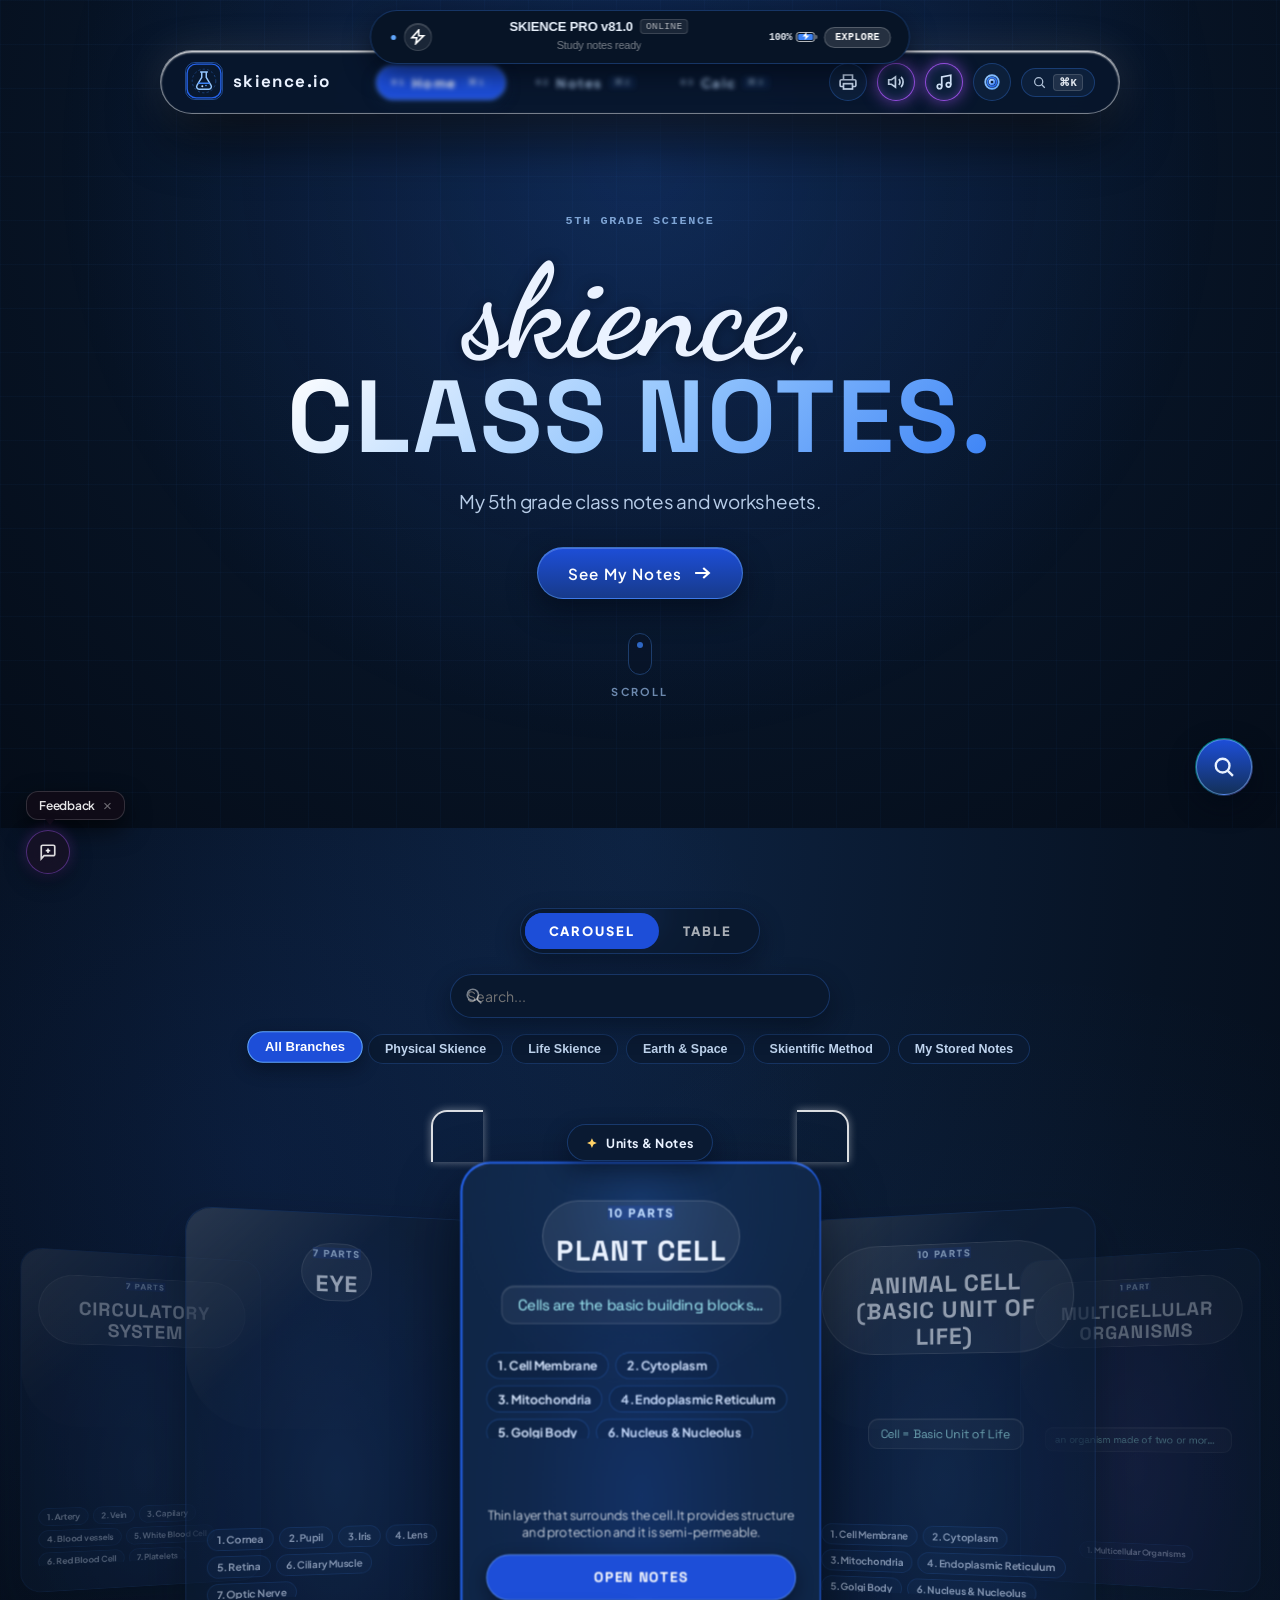
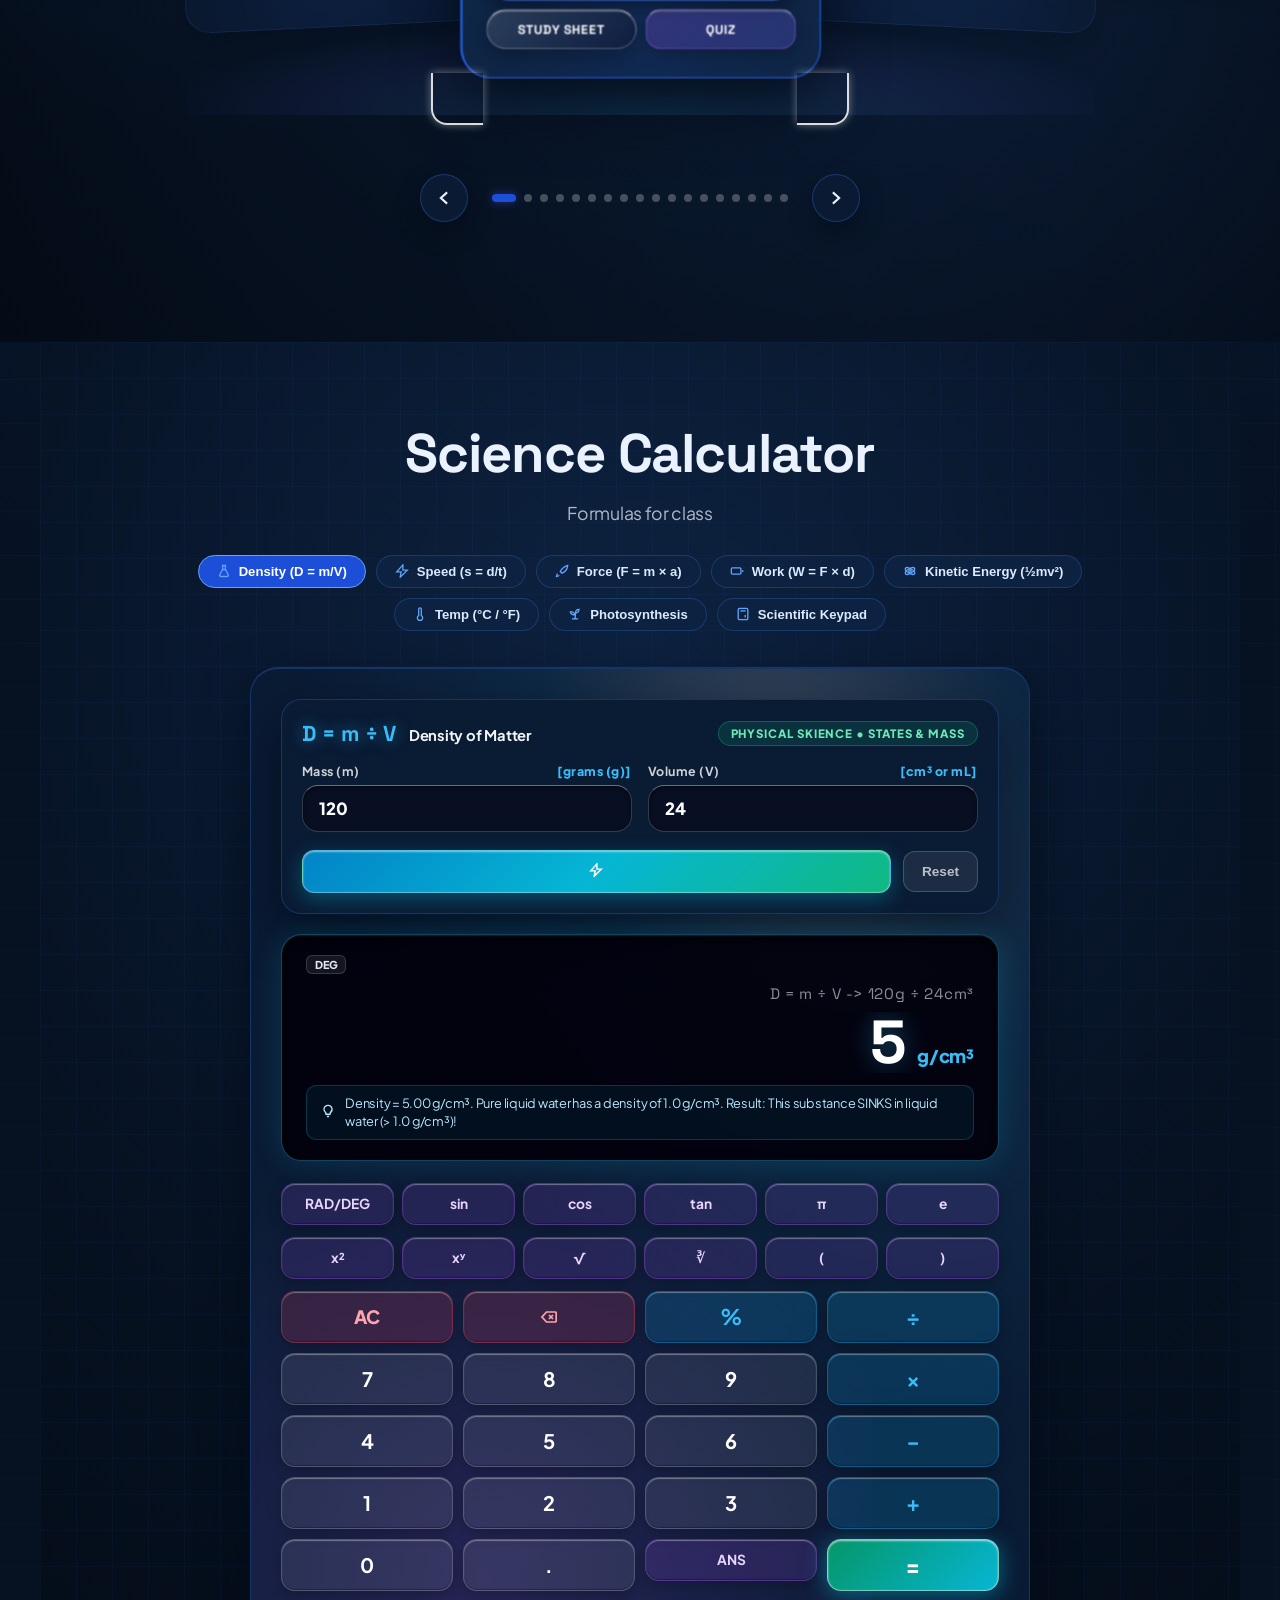
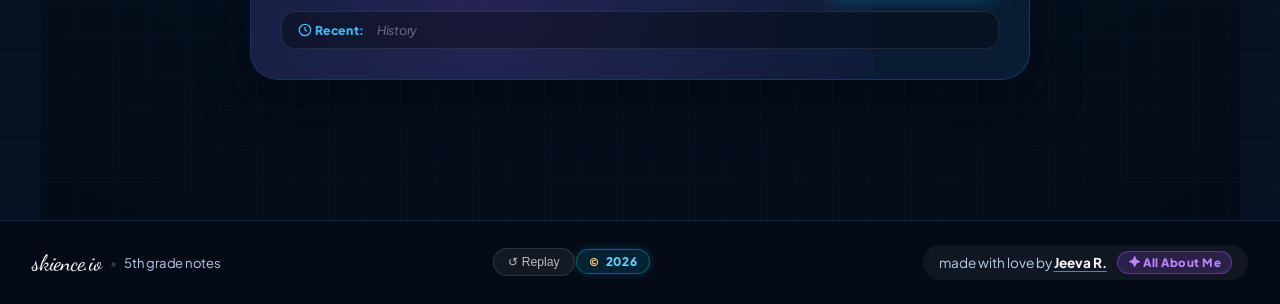
==== commit a73f2b98: "Fix missing pos-center carousel card, add center note snippet, clear filler trick text, trim modal l" ====
--- a/index.html
+++ b/index.html
@@ -26,7 +26,7 @@
   <link rel="preconnect" href="https://fonts.googleapis.com">
   <link rel="preconnect" href="https://fonts.gstatic.com" crossorigin>
   <link href="https://fonts.googleapis.com/css2?family=Caveat:wght@600;700&family=Dancing+Script:wght@600;700&family=Instrument+Serif:ital@1&family=Plus+Jakarta+Sans:wght@400;500;600;700;800&family=Silkscreen:wght@400;700&family=Space+Grotesk:wght@500;700;900&display=swap" rel="stylesheet">
-  <link rel="stylesheet" href="styles.css?v=138.0">
+  <link rel="stylesheet" href="styles.css?v=139.0">
   <link rel="stylesheet" href="ios27.css?v=71.0">
   <link rel="icon" type="image/svg+xml" href="logo.svg">
   <link rel="manifest" href="manifest.json">
@@ -1053,27 +1053,27 @@
 
       <div class="publish-hero-icon"><svg viewBox="0 0 16 16" width="36" height="36" fill="none" stroke="currentColor" stroke-width="1.5"><path d="M3 11c-1 1-1.3 3.3-1.3 3.3s2.3-.3 3.3-1.3m3-2.5L6 8.5A14 14 0 0 1 14.5 1.5c0 2.2-.8 5.2-4 7.5z"/></svg></div>
       <h2 style="font-family: var(--font-display); font-size: 1.8rem; margin-bottom: 8px; color: #ffffff;">
-        Sync Notes
+        Sync
       </h2>
       <p style="color: var(--text-muted); font-size: 0.95rem; margin-bottom: 20px; line-height: 1.5;">
-        Firestore Sync
+        Cloud
       </p>
 
       <div class="publish-meta-badge">
-        <span class="meta-pill-item"><svg class="ui-icon" viewBox="0 0 16 16" width="13" height="13" fill="none" stroke="currentColor" stroke-width="1.5"><path d="M9 1L2 9h5l-1 6 8-8H9z"/></svg> Firestore</span>
+        <span class="meta-pill-item"><svg class="ui-icon" viewBox="0 0 16 16" width="13" height="13" fill="none" stroke="currentColor" stroke-width="1.5"><path d="M9 1L2 9h5l-1 6 8-8H9z"/></svg> Sync</span>
         <span>•</span>
-        <span class="meta-pill-item"><svg class="ui-icon" viewBox="0 0 16 16" width="13" height="13" fill="none" stroke="currentColor" stroke-width="1.5"><path d="M11.5 12.8H6a4.5 4.5 0 1 1 4.4-5.8h1.1a3 3 0 1 1 0 5.8z"/></svg> Saved Units</span>
+        <span class="meta-pill-item"><svg class="ui-icon" viewBox="0 0 16 16" width="13" height="13" fill="none" stroke="currentColor" stroke-width="1.5"><path d="M11.5 12.8H6a4.5 4.5 0 1 1 4.4-5.8h1.1a3 3 0 1 1 0 5.8z"/></svg> Units</span>
         <span>•</span>
-        <span id="publish-notes-count-summary">0 Notes to Publish</span>
+        <span id="publish-notes-count-summary">0 Units</span>
       </div>
 
       <div style="display: flex; flex-direction: column; gap: 12px; margin-bottom: 20px;">
         <button class="btn-modal-action primary" id="btn-do-publish-now" style="width: 100%; font-size: 1.05rem; padding: 16px; background: #1d4ed8; border: 1px solid #3b82f6; box-shadow: 0 8px 20px rgba(15, 37, 71, 0.5); color: #fff; font-weight: 800;">
-          <span><svg class="ui-icon" viewBox="0 0 16 16" width="16" height="16" fill="none" stroke="currentColor" stroke-width="1.5"><path d="M3 11c-1 1-1.3 3.3-1.3 3.3s2.3-.3 3.3-1.3m3-2.5L6 8.5A14 14 0 0 1 14.5 1.5c0 2.2-.8 5.2-4 7.5z"/></svg> Publish notes</span>
+          <span><svg class="ui-icon" viewBox="0 0 16 16" width="16" height="16" fill="none" stroke="currentColor" stroke-width="1.5"><path d="M3 11c-1 1-1.3 3.3-1.3 3.3s2.3-.3 3.3-1.3m3-2.5L6 8.5A14 14 0 0 1 14.5 1.5c0 2.2-.8 5.2-4 7.5z"/></svg> Publish</span>
         </button>
 
         <button class="btn-modal-action secondary" id="btn-pull-cloud-now" style="width: 100%; font-size: 0.9rem;">
-          <span><svg class="ui-icon" viewBox="0 0 16 16" width="14" height="14" fill="none" stroke="currentColor" stroke-width="1.5"><polyline points="15 2.5 15 6.5 11 6.5"/><polyline points="1 13.5 1 9.5 5 9.5"/><path d="M2.3 6A6 6 0 0 1 12.2 3.8L15 6.5M1 9.5l3 2.8A6 6 0 0 0 13.6 10"/></svg> Pull Latest Notes from Cloud</span>
+          <span><svg class="ui-icon" viewBox="0 0 16 16" width="14" height="14" fill="none" stroke="currentColor" stroke-width="1.5"><polyline points="15 2.5 15 6.5 11 6.5"/><polyline points="1 13.5 1 9.5 5 9.5"/><path d="M2.3 6A6 6 0 0 1 12.2 3.8L15 6.5M1 9.5l3 2.8A6 6 0 0 0 13.6 10"/></svg> Pull</span>
         </button>
       </div>
 
@@ -1081,19 +1081,18 @@
 
       <div class="publish-db-id-row" style="flex-direction: column; align-items: stretch; gap: 8px; margin-top: 10px; background: rgba(37, 99, 235, 0.12); padding: 12px; border-radius: 8px; border: 1px solid rgba(59, 130, 246, 0.32);">
         <div style="font-weight: bold; color: #93c5fd; font-size: 0.85rem; display: flex; align-items: center; justify-content: space-between;">
-          <span><svg class="ui-icon" viewBox="0 0 16 16" width="14" height="14" fill="none" stroke="currentColor" stroke-width="1.5"><path d="M5.7 9.7c.9 0 1.6-.7 1.6-1.6 0-.9-.3-1.4-.6-2-.7-1.4-.2-2.7 1.3-4 .4 1.6 1.3 3.2 2.6 4.3 1.3 1 2 2.3 2 3.6a4.7 4.7 0 1 1-9.4 0c0-.8.3-1.5.7-2 0 .9.8 1.7 1.8 1.7z"/></svg> Firebase Config</span>
-          <span id="firebase-status-badge" style="font-size: 0.7rem; padding: 2px 6px; border-radius: 4px; background: rgba(255,255,255,0.1); color: #aaa;">Not Configured</span>
-        </div>
-        <textarea id="firebase-config-input" rows="3" placeholder='Paste your Firebase config object or JSON here:
-{ "apiKey": "...", "projectId": "...", "appId": "..." }' style="font-size: 0.75rem; padding: 6px 10px; background: rgba(0,0,0,0.5); border: 1px solid rgba(255,255,255,0.15); border-radius: 6px; color: #fff; resize: vertical; font-family: monospace;"></textarea>
+          <span><svg class="ui-icon" viewBox="0 0 16 16" width="14" height="14" fill="none" stroke="currentColor" stroke-width="1.5"><path d="M5.7 9.7c.9 0 1.6-.7 1.6-1.6 0-.9-.3-1.4-.6-2-.7-1.4-.2-2.7 1.3-4 .4 1.6 1.3 3.2 2.6 4.3 1.3 1 2 2.3 2 3.6a4.7 4.7 0 1 1-9.4 0c0-.8.3-1.5.7-2 0 .9.8 1.7 1.8 1.7z"/></svg> Config</span>
+          <span id="firebase-status-badge" style="font-size: 0.7rem; padding: 2px 6px; border-radius: 4px; background: rgba(255,255,255,0.1); color: #aaa;">Ready</span>
+        </div>
+        <textarea id="firebase-config-input" rows="3" placeholder="Config JSON" style="font-size: 0.75rem; padding: 6px 10px; background: rgba(0,0,0,0.5); border: 1px solid rgba(255,255,255,0.15); border-radius: 6px; color: #fff; resize: vertical; font-family: monospace;"></textarea>
         <button class="btn-modal-action secondary" id="btn-save-firebase-config" style="padding: 6px 14px; font-size: 0.8rem; background: #1d4ed8; border-color: #3b82f6; color: #fff; font-weight: bold;">
-          <svg class="ui-icon" viewBox="0 0 16 16" width="14" height="14" fill="none" stroke="currentColor" stroke-width="1.5"><path d="M5.7 9.7c.9 0 1.6-.7 1.6-1.6 0-.9-.3-1.4-.6-2-.7-1.4-.2-2.7 1.3-4 .4 1.6 1.3 3.2 2.6 4.3 1.3 1 2 2.3 2 3.6a4.7 4.7 0 1 1-9.4 0c0-.8.3-1.5.7-2 0 .9.8 1.7 1.8 1.7z"/></svg> Connect Firebase &amp; Sync
+          <svg class="ui-icon" viewBox="0 0 16 16" width="14" height="14" fill="none" stroke="currentColor" stroke-width="1.5"><path d="M5.7 9.7c.9 0 1.6-.7 1.6-1.6 0-.9-.3-1.4-.6-2-.7-1.4-.2-2.7 1.3-4 .4 1.6 1.3 3.2 2.6 4.3 1.3 1 2 2.3 2 3.6a4.7 4.7 0 1 1-9.4 0c0-.8.3-1.5.7-2 0 .9.8 1.7 1.8 1.7z"/></svg> Connect
         </button>
       </div>
 
       <div style="display: flex; gap: 10px; justify-content: center; margin-top: 15px;">
         <button class="btn-modal-action secondary" id="btn-download-db-json" style="font-size: 0.8rem; padding: 8px 14px;">
-          <svg class="ui-icon" viewBox="0 0 16 16" width="14" height="14" fill="none" stroke="currentColor" stroke-width="1.5"><path d="M14 10v2.8a1.2 1.2 0 0 1-1.2 1.2H3.2A1.2 1.2 0 0 1 2 12.8V10"/><polyline points="4.8 6.8 8 10 11.2 6.8"/><line x1="8" y1="10" x2="8" y2="2"/></svg> Download database.json
+          <svg class="ui-icon" viewBox="0 0 16 16" width="14" height="14" fill="none" stroke="currentColor" stroke-width="1.5"><path d="M14 10v2.8a1.2 1.2 0 0 1-1.2 1.2H3.2A1.2 1.2 0 0 1 2 12.8V10"/><polyline points="4.8 6.8 8 10 11.2 6.8"/><line x1="8" y1="10" x2="8" y2="2"/></svg> Export JSON
         </button>
       </div>
     </div>
@@ -1140,12 +1139,12 @@
 
           <div class="vault-lock-credentials">
             <h2 class="vault-lock-title">Vault</h2>
-            <p class="vault-lock-subtitle" id="vault-lock-status-msg">Passcode</p>
+            <p class="vault-lock-subtitle" id="vault-lock-status-msg">PIN</p>
 
             <div class="vault-redirect-warning hidden" id="vault-redirect-warning">
               <span class="warning-icon"><svg viewBox="0 0 16 16" width="18" height="18" fill="none" stroke="currentColor" stroke-width="1.5"><rect x="2" y="7" width="12" height="7.5" rx="1.4"/><path d="M4.8 7V4.6a3.2 3.2 0 0 1 6.4 0V7"/></svg></span>
               <div class="warning-text">
-                Admin code required
+                Code
               </div>
             </div>
 
@@ -1160,7 +1159,7 @@
               <div class="pin-slot" data-pin-index="6"><span class="pin-dot"></span></div>
             </div>
 
-            <div class="vault-pin-feedback" id="vault-pin-feedback">Enter 7-digit code</div>
+            <div class="vault-pin-feedback" id="vault-pin-feedback">PIN</div>
 
             <!-- Cyber Keypad -->
             <div class="vault-keypad-grid">
@@ -1429,7 +1428,7 @@
     </div>
   </div>
 
-  <script src="published_notes.js?v=67.0"></script>
+  <script src="published_notes.js?v=68.0"></script>
     
   <div id="concept-image-lightbox" class="modal-backdrop hidden" style="z-index: 100000;">
     <div class="lightbox-modal-content">
@@ -1441,6 +1440,6 @@
     </div>
   </div>
 
-  <script src="app.js?v=144.0"></script>
+  <script src="app.js?v=145.0"></script>
 </body>
 </html>
--- a/styles.css
+++ b/styles.css
@@ -1984,6 +1984,18 @@
 }
 
 /* Card Buttons (VIEW NOTES Hero + Side-by-Side Sheet & Practice Quiz) */
+.card-worksheet-snippet {
+  margin: 0 0 4px;
+  font-size: 0.74rem;
+  line-height: 1.35;
+  color: rgba(226, 232, 240, 0.86);
+  display: -webkit-box;
+  -webkit-line-clamp: 2;
+  -webkit-box-orient: vertical;
+  overflow: hidden;
+  text-overflow: ellipsis;
+}
+
 .card-buttons-stack {
   position: relative;
   z-index: 2;
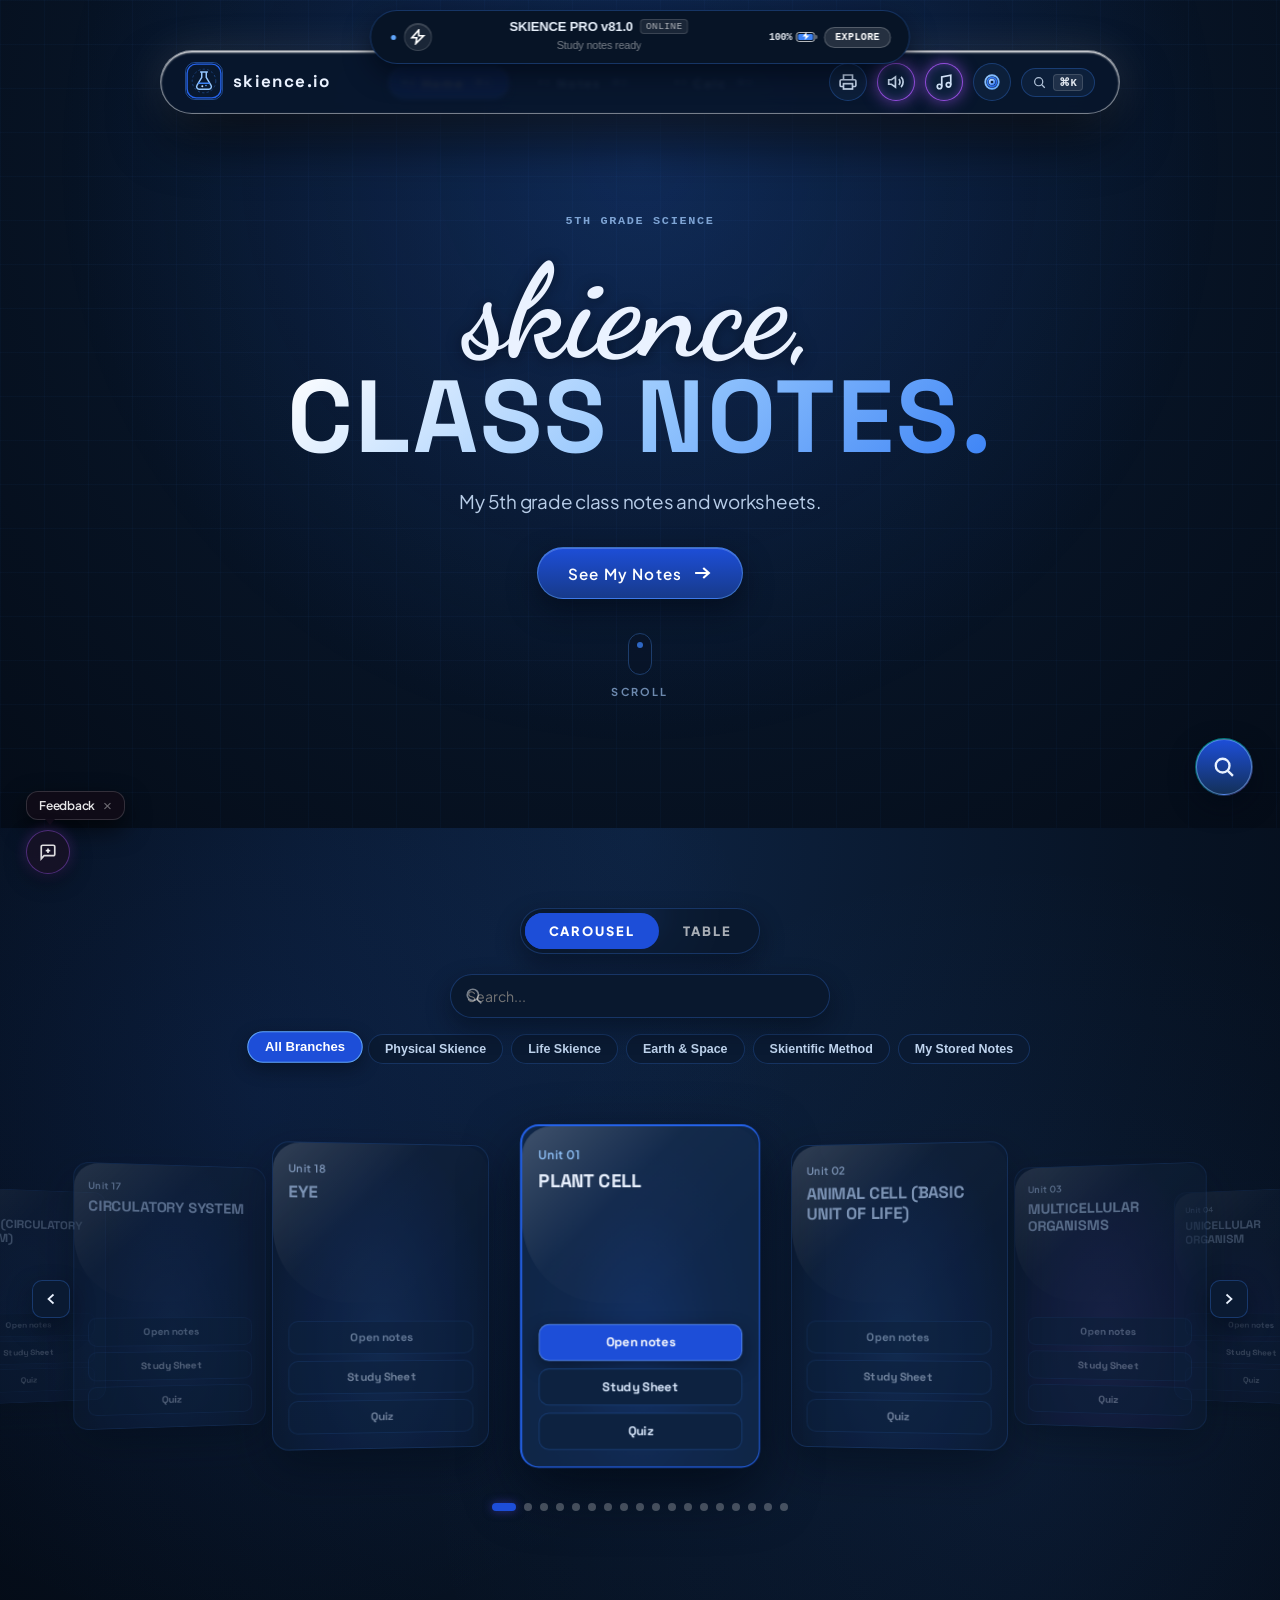
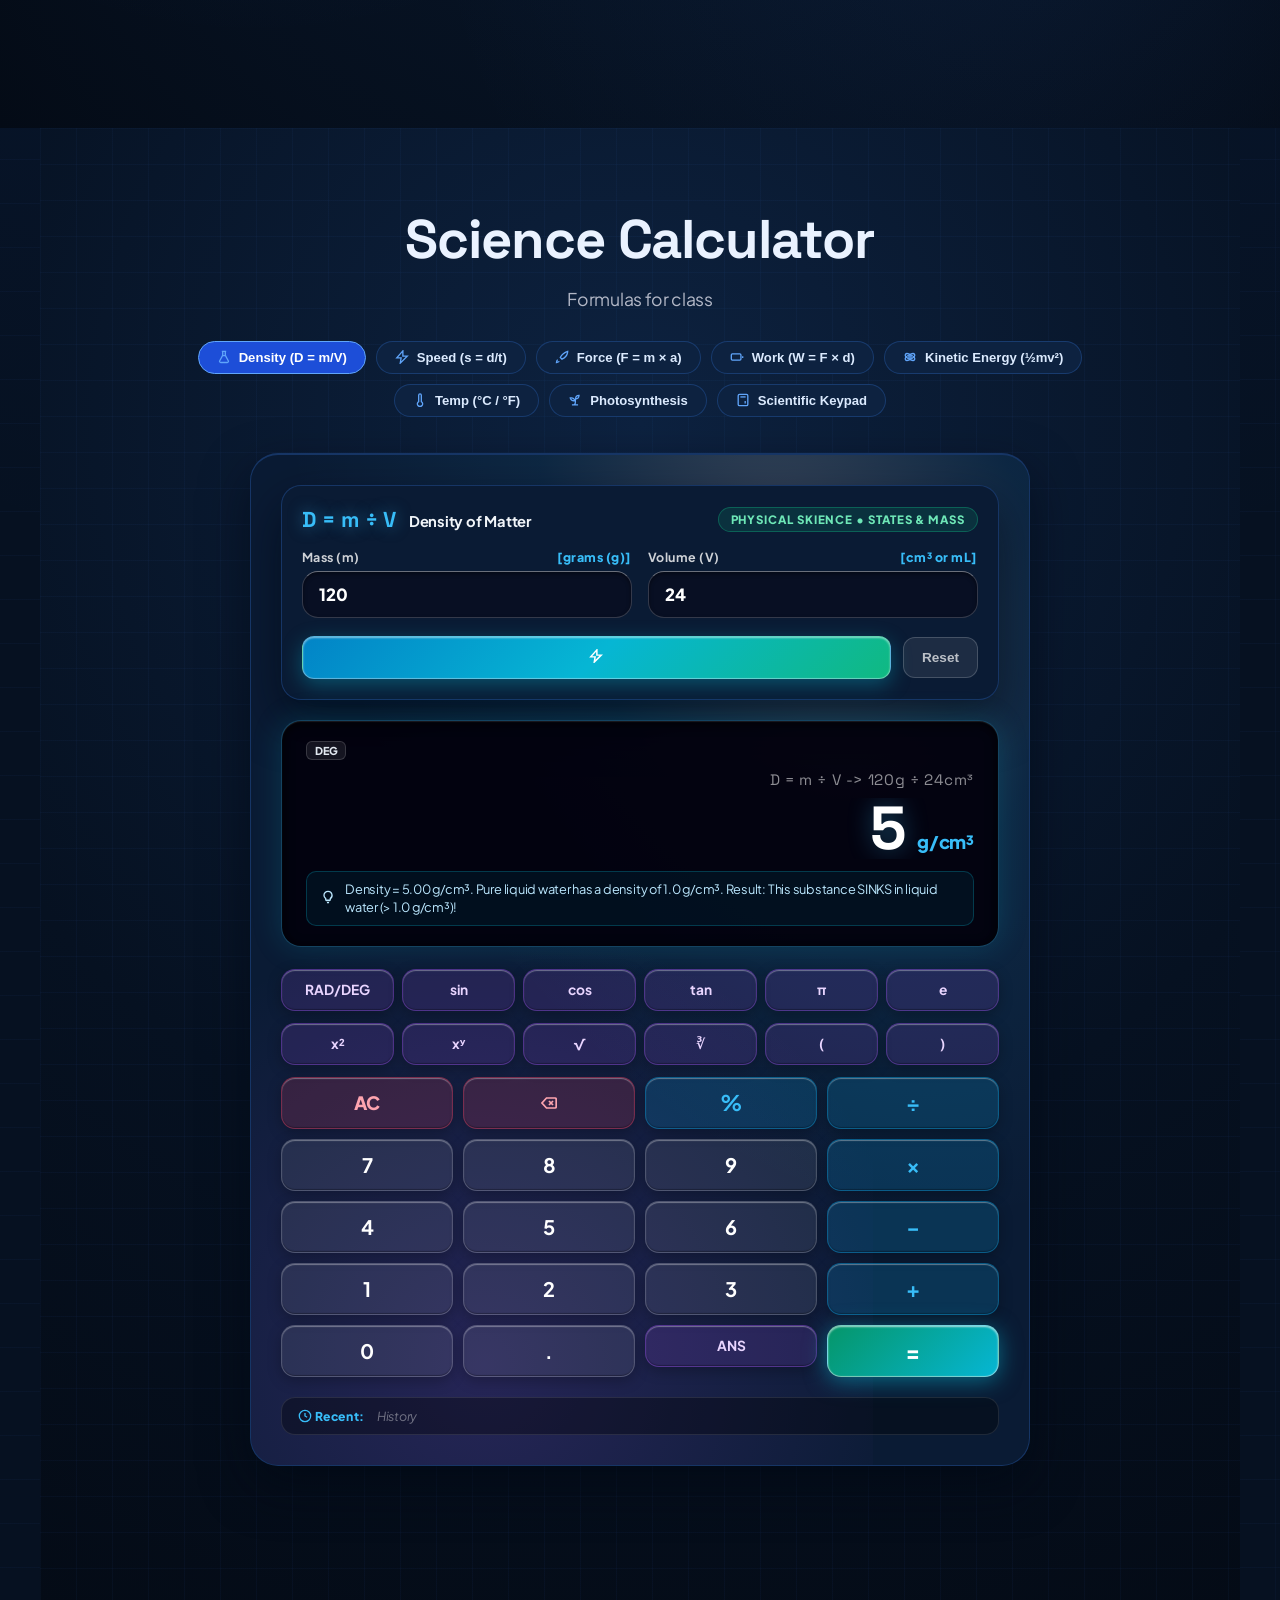
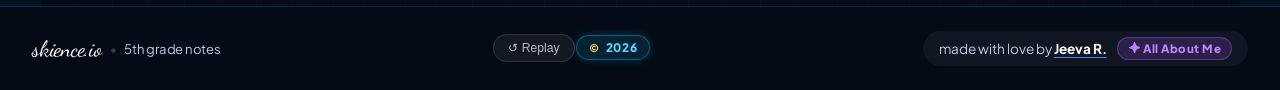
==== commit 15edce2d: "Redesign notes carousel as compact 7-card curved arc with stacked buttons and edge arrows" ====
--- a/index.html
+++ b/index.html
@@ -26,8 +26,8 @@
   <link rel="preconnect" href="https://fonts.googleapis.com">
   <link rel="preconnect" href="https://fonts.gstatic.com" crossorigin>
   <link href="https://fonts.googleapis.com/css2?family=Caveat:wght@600;700&family=Dancing+Script:wght@600;700&family=Instrument+Serif:ital@1&family=Plus+Jakarta+Sans:wght@400;500;600;700;800&family=Silkscreen:wght@400;700&family=Space+Grotesk:wght@500;700;900&display=swap" rel="stylesheet">
-  <link rel="stylesheet" href="styles.css?v=139.0">
-  <link rel="stylesheet" href="ios27.css?v=71.0">
+  <link rel="stylesheet" href="styles.css?v=140.0">
+  <link rel="stylesheet" href="ios27.css?v=72.0">
   <link rel="icon" type="image/svg+xml" href="logo.svg">
   <link rel="manifest" href="manifest.json">
   <script>
@@ -394,15 +394,9 @@
       <!-- CAROUSEL VIEW CONTAINER -->
       <div id="carousel-view" class="carousel-view-active">
         <div class="carousel-bracket-frame" id="carousel-bracket-frame">
-          <!-- TOP CORNERS -->
-          <div class="corner-bracket corner-tl"></div>
-          <div class="corner-bracket corner-tr"></div>
-          
-          <!-- TOP EXPERIENCE BADGE -->
-          <div class="frame-experience-badge">
-            <span class="badge-sparkle"><svg viewBox="0 0 16 16" width="12" height="12" fill="currentColor"><polygon points="8 1.5 10 6 14.5 8 10 10 8 14.5 6 10 1.5 8 6 6"/></svg></span>
-            <span>Units &amp; Notes</span>
-          </div>
+          <button class="carousel-arrow-btn prev-arrow" id="carousel-prev-btn" aria-label="Previous card">
+            <svg viewBox="0 0 16 16" fill="none" stroke="currentColor" stroke-width="1.7"><polyline points="10.5 3.5 5.5 8 10.5 12.5"/></svg>
+          </button>
 
           <!-- 3D CAROUSEL STAGE -->
           <div class="carousel-stage-viewport">
@@ -411,24 +405,16 @@
             </div>
           </div>
 
-          <!-- BOTTOM CORNERS -->
-          <div class="corner-bracket corner-bl"></div>
-          <div class="corner-bracket corner-br"></div>
+          <button class="carousel-arrow-btn next-arrow" id="carousel-next-btn" aria-label="Next card">
+            <svg viewBox="0 0 16 16" fill="none" stroke="currentColor" stroke-width="1.7"><polyline points="5.5 3.5 10.5 8 5.5 12.5"/></svg>
+          </button>
         </div>
 
         <!-- CAROUSEL CONTROLS -->
         <div class="carousel-navigation-row">
-          <button class="carousel-arrow-btn prev-arrow" id="carousel-prev-btn" aria-label="Previous card">
-            <svg viewBox="0 0 16 16" fill="none" stroke="currentColor" stroke-width="1.7"><polyline points="10.5 3.5 5.5 8 10.5 12.5"/></svg>
-          </button>
-          
           <div class="carousel-dots-indicator" id="carousel-dots">
             <!-- Dynamic dots -->
           </div>
-
-          <button class="carousel-arrow-btn next-arrow" id="carousel-next-btn" aria-label="Next card">
-            <svg viewBox="0 0 16 16" fill="none" stroke="currentColor" stroke-width="1.7"><polyline points="5.5 3.5 10.5 8 5.5 12.5"/></svg>
-          </button>
         </div>
       </div>
 
@@ -1440,6 +1426,6 @@
     </div>
   </div>
 
-  <script src="app.js?v=145.0"></script>
+  <script src="app.js?v=146.0"></script>
 </body>
 </html>
--- a/styles.css
+++ b/styles.css
@@ -1551,91 +1551,24 @@
 .carousel-bracket-frame {
   position: relative;
   width: 100%;
-  max-width: 1100px;
-  min-height: 560px;
+  max-width: 1420px;
+  min-height: 380px;
   display: flex;
   align-items: center;
   justify-content: center;
-  padding: 40px 10px 50px;
-  perspective: 1400px;
+  padding: 8px 56px 14px;
+  perspective: 1450px;
   perspective-origin: center center;
 }
 
-/* Bracket Corners (matching skience.io screenshot) */
+/* Bracket Corners (hidden in clean arc mode) */
 .corner-bracket {
-  position: absolute;
-  width: 52px;
-  height: 52px;
-  pointer-events: none;
-  z-index: 50;
-  box-shadow: none;
-}
-
-.corner-tl {
-  top: 10px;
-  left: 31%;
-  border-top: 2.5px solid rgba(255, 255, 255, 0.85);
-  border-left: 2.5px solid rgba(255, 255, 255, 0.85);
-  border-top-left-radius: 16px;
-  box-shadow: 0 0 8px rgba(255, 255, 255, 0.4);
-}
-
-.corner-tr {
-  top: 10px;
-  right: 31%;
-  border-top: 2.5px solid rgba(255, 255, 255, 0.85);
-  border-right: 2.5px solid rgba(255, 255, 255, 0.85);
-  border-top-right-radius: 16px;
-  box-shadow: 0 0 8px rgba(255, 255, 255, 0.4);
-}
-
-.corner-bl {
-  bottom: 25px;
-  left: 31%;
-  border-bottom: 2.5px solid rgba(255, 255, 255, 0.85);
-  border-left: 2.5px solid rgba(255, 255, 255, 0.85);
-  border-bottom-left-radius: 16px;
-  box-shadow: 0 0 8px rgba(255, 255, 255, 0.4);
-}
-
-.corner-br {
-  bottom: 25px;
-  right: 31%;
-  border-bottom: 2.5px solid rgba(255, 255, 255, 0.85);
-  border-right: 2.5px solid rgba(255, 255, 255, 0.85);
-  border-bottom-right-radius: 16px;
-  box-shadow: 0 0 8px rgba(255, 255, 255, 0.4);
-}
-
-@media (max-width: 1024px) {
-  .corner-tl, .corner-bl { left: 16%; }
-  .corner-tr, .corner-br { right: 16%; }
-}
-@media (max-width: 640px) {
-  .corner-tl, .corner-bl { left: 4%; }
-  .corner-tr, .corner-br { right: 4%; }
+  display: none;
 }
 
 /* Experience Badge above Card */
 .frame-experience-badge {
-  position: absolute;
-  top: 24px;
-  left: 50%;
-  transform: translateX(-50%);
-  z-index: 55;
-  background: rgba(10, 15, 30, 0.82);
-  border: 1.5px solid rgba(56, 189, 248, 0.55);
-  box-shadow: 0 0 20px rgba(56, 189, 248, 0.3), inset 0 1px 1.5px rgba(255, 255, 255, 0.3);
-  border-radius: 9999px;
-  padding: 7px 18px;
-  font-size: 0.78rem;
-  font-weight: 700;
-  letter-spacing: 0.05em;
-  color: #ffffff;
-  display: flex;
-  align-items: center;
-  gap: 8px;
-  white-space: nowrap;
+  display: none;
 }
 
 .badge-sparkle {
@@ -1653,7 +1586,7 @@
 .carousel-stage-viewport {
   position: relative;
   width: 100%;
-  height: 560px;
+  height: 375px;
   display: flex;
   align-items: center;
   justify-content: center;
@@ -1661,15 +1594,7 @@
 }
 
 .carousel-stage-viewport::after {
-  content: '';
-  position: absolute;
-  bottom: -15px;
-  left: 8%;
-  right: 8%;
-  height: 85px;
-  background: radial-gradient(ellipse at 50% 100%, rgba(56, 189, 248, 0.16) 0%, rgba(99, 102, 241, 0.08) 50%, transparent 80%);
-  pointer-events: none;
-  z-index: 1;
+  display: none;
 }
 
 .carousel-track {
@@ -1682,12 +1607,12 @@
   transform-style: preserve-3d;
 }
 
-/* INDIVIDUAL CAROUSEL CARD // CRYSTAL & ASMR SMOOTH TRANSITIONS */
+/* INDIVIDUAL CAROUSEL CARD // COMPACT 7-CARD CURVED ARC */
 .deck-card {
-  position: absolute;
-  width: 335px;
-  height: 480px;
-  border-radius: 28px;
+  position: absolute !important;
+  width: 232px;
+  height: 332px;
+  border-radius: 18px;
   background: rgba(12, 18, 36, 0.92);
   backdrop-filter: none;
   -webkit-backdrop-filter: none;
@@ -1699,15 +1624,15 @@
   backface-visibility: hidden;
   display: flex;
   flex-direction: column;
-  align-items: center;
+  align-items: stretch;
   justify-content: space-between;
-  padding: 34px 22px 26px;
-  text-align: center;
+  padding: 20px 16px 16px;
+  text-align: left;
   user-select: none;
   cursor: pointer;
   /* ASMR Silky Physics Transition (GPU Compositor Optimized) */
-  transition: transform 0.65s cubic-bezier(0.16, 1, 0.3, 1),
-              opacity 0.5s ease;
+  transition: transform 0.6s cubic-bezier(0.16, 1, 0.3, 1),
+              opacity 0.45s ease;
   overflow: hidden;
   contain: layout;
 }
@@ -1763,128 +1688,123 @@
   background: radial-gradient(ellipse at 50% 65%, rgba(99, 102, 241, 0.4) 0%, rgba(67, 56, 202, 0.2) 45%, transparent 75%);
 }
 
-/* 3D Positions in Carousel // Front Coverflow */
+/* 3D Positions in Carousel // 7-Card Curved Arc */
 .deck-card.pos-center {
-  transform: translate3d(0, 0, 85px) scale(1.04) rotateX(var(--tilt-x, 0deg)) rotateY(var(--tilt-y, 0deg));
+  transform: translate3d(0, 0, 48px) scale(1) rotateX(var(--tilt-x, 0deg)) rotateY(var(--tilt-y, 0deg));
   z-index: 40;
   opacity: 1;
   filter: none;
-  background: linear-gradient(135deg, rgba(255, 255, 255, 0.24) 0%, rgba(255, 255, 255, 0.06) 30%, rgba(8, 12, 28, 0.55) 75%, rgba(56, 189, 248, 0.15) 100%) !important;
-  backdrop-filter: blur(24px) saturate(190%) brightness(1.08) !important;
-  -webkit-backdrop-filter: blur(24px) saturate(190%) brightness(1.08) !important;
-  border-color: rgba(56, 189, 248, 0.65) !important;
-  border-top-color: rgba(255, 255, 255, 0.95) !important;
-  box-shadow: 
-    0 35px 95px -10px rgba(0, 0, 0, 0.85),
-    0 0 60px rgba(56, 189, 248, 0.35),
-    0 0 30px rgba(99, 102, 241, 0.28),
-    inset 0 2px 3px rgba(255, 255, 255, 0.85),
-    inset 0 0 20px rgba(56, 189, 248, 0.15) !important;
+  background: #0f2647 !important;
+  border-color: #2563eb !important;
+  box-shadow: 0 22px 54px rgba(2, 8, 20, 0.72) !important;
   will-change: transform, opacity;
-  transition: transform 0.12s ease-out, box-shadow 0.25s ease, border-color 0.25s ease;
+  transition: transform 0.25s ease-out, box-shadow 0.25s ease, border-color 0.25s ease;
 }
 
 .deck-card.pos-center:hover {
-  transform: translate3d(0, -8px, 105px) scale(1.065) rotateX(var(--tilt-x, 0deg)) rotateY(var(--tilt-y, 0deg));
-  border-color: rgba(255, 255, 255, 0.85) !important;
-  box-shadow: 
-    0 45px 110px rgba(0, 0, 0, 0.92),
-    0 0 75px rgba(56, 189, 248, 0.55),
-    0 0 40px rgba(16, 185, 129, 0.35),
-    inset 0 2px 4px rgba(255, 255, 255, 0.95),
-    inset 0 0 25px rgba(56, 189, 248, 0.25) !important;
+  transform: translate3d(0, -4px, 56px) scale(1.015) rotateX(var(--tilt-x, 0deg)) rotateY(var(--tilt-y, 0deg));
+  border-color: #60a5fa !important;
 }
 
 /* Dynamic Holographic Laser Sheen & Edge Refraction */
 .deck-card.pos-center::after {
-  content: '';
-  position: absolute;
-  inset: -1px;
-  border-radius: inherit;
-  background: 
-    radial-gradient(
-      circle 280px at var(--mouse-x, 50%) var(--mouse-y, 50%),
-      rgba(255, 255, 255, 0.35) 0%,
-      rgba(56, 189, 248, 0.25) 25%,
-      rgba(16, 185, 129, 0.18) 50%,
-      rgba(168, 85, 247, 0.12) 70%,
-      transparent 85%
-    );
+  display: none;
+}
+
+.deck-card.pos-center:hover::after {
   opacity: 0;
-  pointer-events: none;
-  mix-blend-mode: screen;
-  transition: opacity 0.22s ease;
-  z-index: 5;
-}
-
-.deck-card.pos-center:hover::after {
-  opacity: 1;
 }
 
 .deck-card.pos-left-1 {
-  transform: translate3d(-310px, 0, -30px) rotateY(20deg) scale(0.88);
-  z-index: 25;
-  opacity: 0.6;
+  transform: translate3d(-258px, 0, 0px) rotateY(11deg) scale(0.92);
+  z-index: 30;
+  opacity: 0.78;
   filter: none !important;
   cursor: pointer;
-  background: rgba(12, 17, 34, 0.94) !important;
+  background: #0a1b34 !important;
   backdrop-filter: none !important;
   -webkit-backdrop-filter: none !important;
-  border: 1px solid rgba(255, 255, 255, 0.14) !important;
-  border-top: 1px solid rgba(255, 255, 255, 0.35) !important;
+  border: 1px solid rgba(59, 130, 246, 0.24) !important;
   will-change: transform, opacity;
 }
 
 .deck-card.pos-left-1:hover {
-  opacity: 0.85;
-  transform: translate3d(-310px, -4px, -20px) rotateY(16deg) scale(0.91);
+  opacity: 0.94;
+  transform: translate3d(-258px, -3px, 8px) rotateY(8deg) scale(0.94);
 }
 
 .deck-card.pos-left-2 {
-  transform: translate3d(-530px, 0, -100px) rotateY(32deg) scale(0.74);
-  z-index: 15;
-  opacity: 0.35;
+  transform: translate3d(-486px, 0, -55px) rotateY(22deg) scale(0.82);
+  z-index: 20;
+  opacity: 0.54;
   filter: none !important;
-  background: rgba(10, 14, 28, 0.94) !important;
+  cursor: pointer;
+  background: #0a1b34 !important;
   backdrop-filter: none !important;
   -webkit-backdrop-filter: none !important;
-  border: 1px solid rgba(255, 255, 255, 0.1) !important;
+  border: 1px solid rgba(59, 130, 246, 0.16) !important;
   will-change: transform, opacity;
 }
 
-.deck-card.pos-right-1 {
-  transform: translate3d(310px, 0, -30px) rotateY(-20deg) scale(0.88);
-  z-index: 25;
-  opacity: 0.6;
+.deck-card.pos-left-3 {
+  transform: translate3d(-668px, 0, -135px) rotateY(34deg) scale(0.7);
+  z-index: 10;
+  opacity: 0.34;
   filter: none !important;
   cursor: pointer;
-  background: rgba(12, 17, 34, 0.94) !important;
+  background: #08152b !important;
   backdrop-filter: none !important;
   -webkit-backdrop-filter: none !important;
-  border: 1px solid rgba(255, 255, 255, 0.14) !important;
-  border-top: 1px solid rgba(255, 255, 255, 0.35) !important;
+  border: 1px solid rgba(59, 130, 246, 0.12) !important;
   will-change: transform, opacity;
 }
 
-.deck-card.pos-right-1:hover {
-  opacity: 0.85;
-  transform: translate3d(310px, -4px, -20px) rotateY(-16deg) scale(0.91);
-}
-
-.deck-card.pos-right-2 {
-  transform: translate3d(530px, 0, -100px) rotateY(-32deg) scale(0.74);
-  z-index: 15;
-  opacity: 0.35;
+.deck-card.pos-right-1 {
+  transform: translate3d(258px, 0, 0px) rotateY(-11deg) scale(0.92);
+  z-index: 30;
+  opacity: 0.78;
   filter: none !important;
-  background: rgba(10, 14, 28, 0.94) !important;
+  cursor: pointer;
+  background: #0a1b34 !important;
   backdrop-filter: none !important;
   -webkit-backdrop-filter: none !important;
-  border: 1px solid rgba(255, 255, 255, 0.1) !important;
+  border: 1px solid rgba(59, 130, 246, 0.24) !important;
   will-change: transform, opacity;
 }
 
+.deck-card.pos-right-1:hover {
+  opacity: 0.94;
+  transform: translate3d(258px, -3px, 8px) rotateY(-8deg) scale(0.94);
+}
+
+.deck-card.pos-right-2 {
+  transform: translate3d(486px, 0, -55px) rotateY(-22deg) scale(0.82);
+  z-index: 20;
+  opacity: 0.54;
+  filter: none !important;
+  cursor: pointer;
+  background: #0a1b34 !important;
+  backdrop-filter: none !important;
+  -webkit-backdrop-filter: none !important;
+  border: 1px solid rgba(59, 130, 246, 0.16) !important;
+  will-change: transform, opacity;
+}
+
+.deck-card.pos-right-3 {
+  transform: translate3d(668px, 0, -135px) rotateY(-34deg) scale(0.7);
+  z-index: 10;
+  opacity: 0.34;
+  filter: none !important;
+  cursor: pointer;
+  background: #08152b !important;
+  backdrop-filter: none !important;
+  -webkit-backdrop-filter: none !important;
+  border: 1px solid rgba(59, 130, 246, 0.12) !important;
+  will-change: transform, opacity;
+}
+
 .deck-card.pos-hidden {
-  transform: translate3d(0, 0, -320px) scale(0.48);
+  transform: translate3d(0, 0, -320px) scale(0.45);
   opacity: 0;
   pointer-events: none !important;
   z-index: 0;
@@ -1894,22 +1814,32 @@
   -webkit-backdrop-filter: none !important;
 }
 
+@media (max-width: 1200px) {
+  .deck-card.pos-left-3, .deck-card.pos-right-3 {
+    display: none;
+  }
+}
+
 @media (max-width: 768px) {
+  .carousel-bracket-frame {
+    padding: 8px 34px 12px;
+    min-height: 360px;
+  }
   .carousel-stage-viewport {
-    height: 500px;
+    height: 345px;
   }
   .deck-card {
-    width: 300px;
-    height: 460px;
-    padding: 24px 18px 20px;
+    width: 215px;
+    height: 318px;
+    padding: 18px 14px 14px;
   }
   .deck-card.pos-left-1 {
-    transform: translate3d(-190px, 0, -40px) rotateY(18deg) scale(0.82);
-    opacity: 0.4;
+    transform: translate3d(-180px, 0, -25px) rotateY(15deg) scale(0.84);
+    opacity: 0.45;
   }
   .deck-card.pos-right-1 {
-    transform: translate3d(190px, 0, -40px) rotateY(-18deg) scale(0.82);
-    opacity: 0.4;
+    transform: translate3d(180px, 0, -25px) rotateY(-15deg) scale(0.84);
+    opacity: 0.45;
   }
   .deck-card.pos-left-2, .deck-card.pos-right-2 {
     display: none;
@@ -1917,21 +1847,25 @@
 }
 
 @media (max-width: 480px) {
+  .carousel-bracket-frame {
+    padding: 6px 26px 10px;
+    min-height: 340px;
+  }
   .carousel-stage-viewport {
-    height: 490px;
+    height: 325px;
   }
   .deck-card {
-    width: 290px;
-    height: 450px;
-    padding: 22px 14px 18px;
+    width: 205px;
+    height: 306px;
+    padding: 16px 14px 14px;
   }
   .deck-card.pos-left-1 {
-    transform: translate3d(-155px, 0, -50px) rotateY(18deg) scale(0.78);
-    opacity: 0.3;
+    transform: translate3d(-145px, 0, -40px) rotateY(16deg) scale(0.8);
+    opacity: 0.35;
   }
   .deck-card.pos-right-1 {
-    transform: translate3d(155px, 0, -50px) rotateY(-18deg) scale(0.78);
-    opacity: 0.3;
+    transform: translate3d(145px, 0, -40px) rotateY(-16deg) scale(0.8);
+    opacity: 0.35;
   }
 }
 
@@ -1941,28 +1875,30 @@
   z-index: 2;
   display: flex;
   flex-direction: column;
-  align-items: center;
-  gap: 6px;
+  align-items: flex-start;
+  gap: 5px;
+  width: 100%;
 }
 
 .card-cat-pill {
-  font-size: 0.68rem;
-  font-weight: 800;
-  letter-spacing: 0.16em;
-  color: var(--accent-cyan);
-  text-transform: uppercase;
+  font-size: 0.72rem;
+  font-weight: 600;
+  letter-spacing: 0.03em;
+  color: #93c5fd;
+  text-transform: none;
 }
 
 .card-topic-title {
   font-family: var(--font-display);
-  font-size: 1.65rem;
-  font-weight: 900;
-  letter-spacing: 0.04em;
-  color: #ffffff;
-  text-transform: uppercase;
-  line-height: 1.15;
-  margin-top: 8px;
-  text-shadow: 0 4px 18px rgba(0, 0, 0, 0.7);
+  font-size: 1.12rem;
+  font-weight: 700;
+  letter-spacing: -0.01em;
+  color: #eaf2ff;
+  text-transform: none;
+  line-height: 1.25;
+  margin-top: 2px;
+  text-align: left;
+  text-shadow: none;
 }
 
 .card-preview-formula {
@@ -2002,45 +1938,34 @@
   width: 100%;
   display: flex;
   flex-direction: column;
-  gap: 8px;
+  gap: 7px;
   margin-top: auto;
 }
 
-.card-dual-actions-row {
-  display: grid;
-  grid-template-columns: 1fr 1fr;
-  gap: 8px;
-  width: 100%;
+.deck-card:not(.pos-center) .card-buttons-stack {
+  pointer-events: none;
+  opacity: 0.6;
 }
 
 .card-action-btn {
   width: 100%;
-  padding: 12px 14px;
-  border-radius: 16px;
+  padding: 9px 12px;
+  border-radius: 10px;
   border: 1px solid rgba(255, 255, 255, 0.16);
-  border-top: 1px solid rgba(255, 255, 255, 0.35);
   background: rgba(255, 255, 255, 0.05);
   color: #ffffff;
   font-family: var(--font-display);
-  font-size: 0.82rem;
-  font-weight: 800;
-  letter-spacing: 0.08em;
-  text-transform: uppercase;
+  font-size: 0.76rem;
+  font-weight: 700;
+  letter-spacing: 0.01em;
+  text-transform: none;
   cursor: pointer;
-  transition: all 0.22s var(--ease-spring);
-  box-shadow: 0 4px 15px rgba(0, 0, 0, 0.3), inset 0 1px 1.5px rgba(255, 255, 255, 0.2);
+  transition: all 0.2s var(--ease-spring);
   display: flex;
   align-items: center;
   justify-content: center;
   gap: 6px;
   text-align: center;
-}
-
-.card-dual-actions-row .card-action-btn {
-  padding: 10px 8px;
-  font-size: 0.74rem;
-  letter-spacing: 0.04em;
-  border-radius: 14px;
 }
 
 .card-action-btn:hover {
@@ -2115,37 +2040,50 @@
   display: flex;
   align-items: center;
   justify-content: center;
-  gap: 24px;
-  margin-top: 24px;
+  gap: 16px;
+  margin-top: 6px;
   z-index: 60;
 }
 
+.carousel-bracket-frame .carousel-arrow-btn {
+  position: absolute;
+  top: 50%;
+  transform: translateY(-50%);
+  z-index: 60;
+}
+
+.carousel-bracket-frame .carousel-arrow-btn.prev-arrow {
+  left: 8px;
+}
+
+.carousel-bracket-frame .carousel-arrow-btn.next-arrow {
+  right: 8px;
+}
+
 .carousel-arrow-btn {
-  width: 48px;
-  height: 48px;
-  border-radius: 50%;
-  background: rgba(18, 12, 28, 0.85);
-  border: 1.5px solid rgba(255, 255, 255, 0.18);
-  color: #ffffff;
+  width: 38px;
+  height: 38px;
+  border-radius: 10px;
+  background: #0a1a32;
+  border: 1px solid rgba(59, 130, 246, 0.3);
+  color: #eaf2ff;
   display: flex;
   align-items: center;
   justify-content: center;
   cursor: pointer;
-  backdrop-filter: blur(16px);
-  box-shadow: 0 8px 25px rgba(0, 0, 0, 0.6);
+  box-shadow: 0 8px 20px rgba(2, 8, 20, 0.55);
   transition: all 0.2s var(--ease-spring);
 }
 
 .carousel-arrow-btn svg {
-  width: 20px;
-  height: 20px;
+  width: 16px;
+  height: 16px;
 }
 
 .carousel-arrow-btn:hover {
-  background: rgba(255, 255, 255, 0.18);
-  border-color: var(--accent-cyan);
-  box-shadow: 0 0 20px rgba(0, 240, 255, 0.4);
-  transform: scale(1.12);
+  background: #1d4ed8;
+  border-color: #60a5fa;
+  transform: translateY(-50%) scale(1.06);
 }
 
 .carousel-dots-indicator {
@@ -13279,17 +13217,17 @@
   pointer-events: none !important;
 }
 
-/* Optimize center deck card: clean GPU-friendly rendering without mix-blend-mode */
+/* Optimize center deck card: compact curved arc state */
 .deck-card.pos-center {
-  background: rgba(15, 23, 42, 0.92) !important;
-  backdrop-filter: blur(8px) !important;
-  -webkit-backdrop-filter: blur(8px) !important;
-  box-shadow: 0 15px 40px rgba(0, 0, 0, 0.7), 0 0 25px rgba(56, 189, 248, 0.2) !important;
-  transform: translate3d(0, 0, 60px) scale(1.03) !important;
+  background: #0f2647 !important;
+  backdrop-filter: none !important;
+  -webkit-backdrop-filter: none !important;
+  box-shadow: 0 22px 54px rgba(2, 8, 20, 0.72) !important;
+  transform: translate3d(0, 0, 48px) scale(1) !important;
 }
 
 .deck-card.pos-center:hover {
-  transform: translate3d(0, -6px, 65px) scale(1.04) !important;
+  transform: translate3d(0, -4px, 56px) scale(1.015) !important;
 }
 
 .deck-card.pos-center::after,
--- a/ios27.css
+++ b/ios27.css
@@ -1237,36 +1237,16 @@
   box-shadow: 0 25px 65px -10px rgba(0, 0, 0, 0.8), 0 0 35px rgba(6, 182, 212, 0.4), inset 0 1.5px 2px rgba(255, 255, 255, 0.7) !important;
 }
 
-/* MULTI-LAYER 3D Z-DEPTH PARALLAX */
+/* CARD LAYER DEFAULTS */
 .deck-card {
   transform-style: preserve-3d !important;
 }
 
-.deck-card.pos-center .card-header-meta {
-  transform: translateZ(28px);
-  transition: transform 0.25s ease-out;
-}
-
-.deck-card.pos-center .card-topic-title {
-  transform: translateZ(44px);
-  transition: transform 0.25s ease-out;
-  text-shadow: 0 8px 24px rgba(0, 0, 0, 0.85), 0 0 30px rgba(56, 189, 248, 0.55);
-}
-
-.deck-card.pos-center .card-formula-chip {
-  transform: translateZ(52px);
-  transition: transform 0.25s ease-out;
-  box-shadow: 0 10px 25px rgba(0, 0, 0, 0.5);
-}
-
-.deck-card.pos-center .organelles-preview-box {
-  transform: translateZ(32px);
-  transition: transform 0.25s ease-out;
-}
-
+.deck-card.pos-center .card-header-meta,
+.deck-card.pos-center .card-topic-title,
 .deck-card.pos-center .card-buttons-stack {
-  transform: translateZ(48px);
-  transition: transform 0.25s ease-out;
+  transform: none;
+  text-shadow: none;
 }
 
 /* BIOLUMINESCENT ORGANELLE & TERM GLOW */
@@ -1805,7 +1785,6 @@
 
 /* ACTIVE OPTICAL SPECULAR GLINT & PRISM DISPERSION */
 .glass-pill-nav,
-.deck-card.pos-center,
 .vault-bubble-btn,
 .liquid-calc-container,
 .study-lookup-toggle,
@@ -1816,7 +1795,6 @@
 
 /* Real-time Dynamic Light Sweep (follows gyroscope on mobile & mouse on desktop) */
 .glass-pill-nav::before,
-.deck-card.pos-center::before,
 .vault-bubble-btn::before,
 .pill-toggle-container::before {
   content: '';
@@ -2082,20 +2060,21 @@
 }
 
 .card-header-meta {
-  background: rgba(255, 255, 255, 0.08) !important;
-  backdrop-filter: none !important;
-  -webkit-backdrop-filter: none !important;
-  border: 1px solid rgba(255, 255, 255, 0.16) !important;
-  border-radius: 9999px !important;
-  padding: 4px 12px !important;
+  background: transparent !important;
+  backdrop-filter: none !important;
+  -webkit-backdrop-filter: none !important;
+  border: none !important;
+  border-radius: 0 !important;
+  padding: 0 !important;
 }
 
 .card-topic-title {
-  background: linear-gradient(135deg, #ffffff 0%, #e0f2fe 40%, #c084fc 80%, #ffffff 100%) !important;
-  -webkit-background-clip: text !important;
-  background-clip: text !important;
-  -webkit-text-fill-color: transparent !important;
-  text-shadow: 0 0 25px rgba(56, 189, 248, 0.5) !important;
+  background: none !important;
+  -webkit-background-clip: initial !important;
+  background-clip: initial !important;
+  -webkit-text-fill-color: #eaf2ff !important;
+  color: #eaf2ff !important;
+  text-shadow: none !important;
 }
 
 .card-formula-chip {
@@ -2139,38 +2118,39 @@
 
 .card-action-btn.btn-card-view,
 .card-action-btn.primary-action {
-  background: linear-gradient(135deg, #00f5d4 0%, #06b6d4 35%, #6366f1 75%, #c084fc 100%) !important;
-  border: 1.5px solid rgba(255, 255, 255, 0.7) !important;
-  box-shadow: 0 10px 30px rgba(0, 245, 212, 0.5), 0 0 25px rgba(99, 102, 241, 0.35), inset 0 1.5px 2px rgba(255, 255, 255, 0.8) !important;
+  background: #1d4ed8 !important;
+  border: 1px solid rgba(147, 197, 253, 0.45) !important;
+  box-shadow: 0 6px 16px rgba(2, 8, 20, 0.45) !important;
   color: #ffffff !important;
-  border-radius: 9999px !important;
+  border-radius: 10px !important;
 }
 
 .card-action-btn.btn-card-view:hover,
 .card-action-btn.primary-action:hover {
-  background: linear-gradient(135deg, #38bdf8 0%, #818cf8 35%, #c084fc 70%, #00f5d4 100%) !important;
-  transform: translateY(-2px) scale(1.02) !important;
-  box-shadow: 0 15px 45px rgba(0, 245, 212, 0.7), 0 0 35px rgba(99, 102, 241, 0.6), inset 0 2px 2.5px rgba(255, 255, 255, 0.9) !important;
+  background: #2563eb !important;
+  transform: translateY(-1px) !important;
+  box-shadow: 0 10px 22px rgba(2, 8, 20, 0.55) !important;
 }
 
 .card-action-btn.btn-card-pdf,
+.card-action-btn.btn-card-quiz,
 .card-action-btn.secondary-action {
-  background: linear-gradient(135deg, rgba(255, 255, 255, 0.12) 0%, rgba(14, 10, 30, 0.4) 100%) !important;
-  backdrop-filter: none !important;
-  -webkit-backdrop-filter: none !important;
-  border: 1px solid rgba(255, 255, 255, 0.25) !important;
-  border-top: 1px solid rgba(255, 255, 255, 0.55) !important;
-  box-shadow: 0 6px 20px rgba(0, 0, 0, 0.3), inset 0 1px 1px rgba(255, 255, 255, 0.4) !important;
-  color: #ffffff !important;
-  border-radius: 9999px !important;
+  background: #0d2240 !important;
+  backdrop-filter: none !important;
+  -webkit-backdrop-filter: none !important;
+  border: 1px solid rgba(59, 130, 246, 0.25) !important;
+  box-shadow: none !important;
+  color: #dbeafe !important;
+  border-radius: 10px !important;
 }
 
 .card-action-btn.btn-card-pdf:hover,
+.card-action-btn.btn-card-quiz:hover,
 .card-action-btn.secondary-action:hover {
-  background: rgba(255, 255, 255, 0.22) !important;
-  border-color: rgba(56, 189, 248, 0.7) !important;
-  box-shadow: 0 10px 30px rgba(0, 0, 0, 0.4), 0 0 20px rgba(6, 182, 212, 0.45) !important;
-  transform: translateY(-2px) !important;
+  background: #14325c !important;
+  border-color: rgba(96, 165, 250, 0.55) !important;
+  box-shadow: none !important;
+  transform: translateY(-1px) !important;
 }
 
 /* 7. Notes Catalog Table View */
@@ -3148,10 +3128,12 @@
   box-shadow: 0 6px 16px rgba(2, 8, 20, 0.45) !important;
 }
 
-.frame-experience-badge,
 .carousel-arrow-btn {
+  width: 38px !important;
+  height: 38px !important;
+  border-radius: 10px !important;
   background: #0a1a32 !important;
-  border: 1.5px solid rgba(59, 130, 246, 0.3) !important;
+  border: 1px solid rgba(59, 130, 246, 0.3) !important;
   box-shadow: 0 10px 24px rgba(2, 8, 20, 0.48) !important;
   color: #eaf2ff !important;
 }
@@ -3160,6 +3142,7 @@
   background: #1d4ed8 !important;
   border-color: #60a5fa !important;
   box-shadow: 0 12px 28px rgba(2, 8, 20, 0.58) !important;
+  transform: translateY(-50%) scale(1.06) !important;
 }
 
 .deck-card,
@@ -3167,6 +3150,8 @@
 .deck-card.pos-right-1,
 .deck-card.pos-left-2,
 .deck-card.pos-right-2,
+.deck-card.pos-left-3,
+.deck-card.pos-right-3,
 .table-card-glass,
 .liquid-calc-container,
 .calc-solver-panel,
@@ -3185,7 +3170,21 @@
 .deck-card.pos-center {
   background: #0f2647 !important;
   border-color: #2563eb !important;
-  box-shadow: 0 26px 56px rgba(2, 8, 20, 0.72) !important;
+  box-shadow: 0 22px 54px rgba(2, 8, 20, 0.72) !important;
+}
+
+.deck-card:not(.pos-center) .card-cat-pill,
+.deck-card:not(.pos-center) .card-topic-title {
+  color: #9bb4d8 !important;
+  -webkit-text-fill-color: #9bb4d8 !important;
+}
+
+.deck-card:not(.pos-center) .card-action-btn.btn-card-view,
+.deck-card:not(.pos-center) .card-action-btn.primary-action {
+  background: #0d2240 !important;
+  border-color: rgba(59, 130, 246, 0.22) !important;
+  color: #bfd4ee !important;
+  box-shadow: none !important;
 }
 
 .card-topic-title,
@@ -3206,9 +3205,9 @@
 .calc-grade-tag,
 .table-count,
 .modal-cat-badge {
-  background: rgba(29, 78, 216, 0.22) !important;
+  background: transparent !important;
   border-color: rgba(96, 165, 250, 0.36) !important;
-  color: #bfdbfe !important;
+  color: #93c5fd !important;
   box-shadow: none !important;
 }
 
@@ -3217,7 +3216,7 @@
 .calc-btn.action-btn-equals,
 .modal-tab-btn.active {
   background: #1d4ed8 !important;
-  border: 1px solid rgba(147, 197, 253, 0.4) !important;
+  border: 1px solid rgba(147, 197, 253, 0.45) !important;
   box-shadow: 0 6px 16px rgba(2, 8, 20, 0.45) !important;
   color: #ffffff !important;
 }
